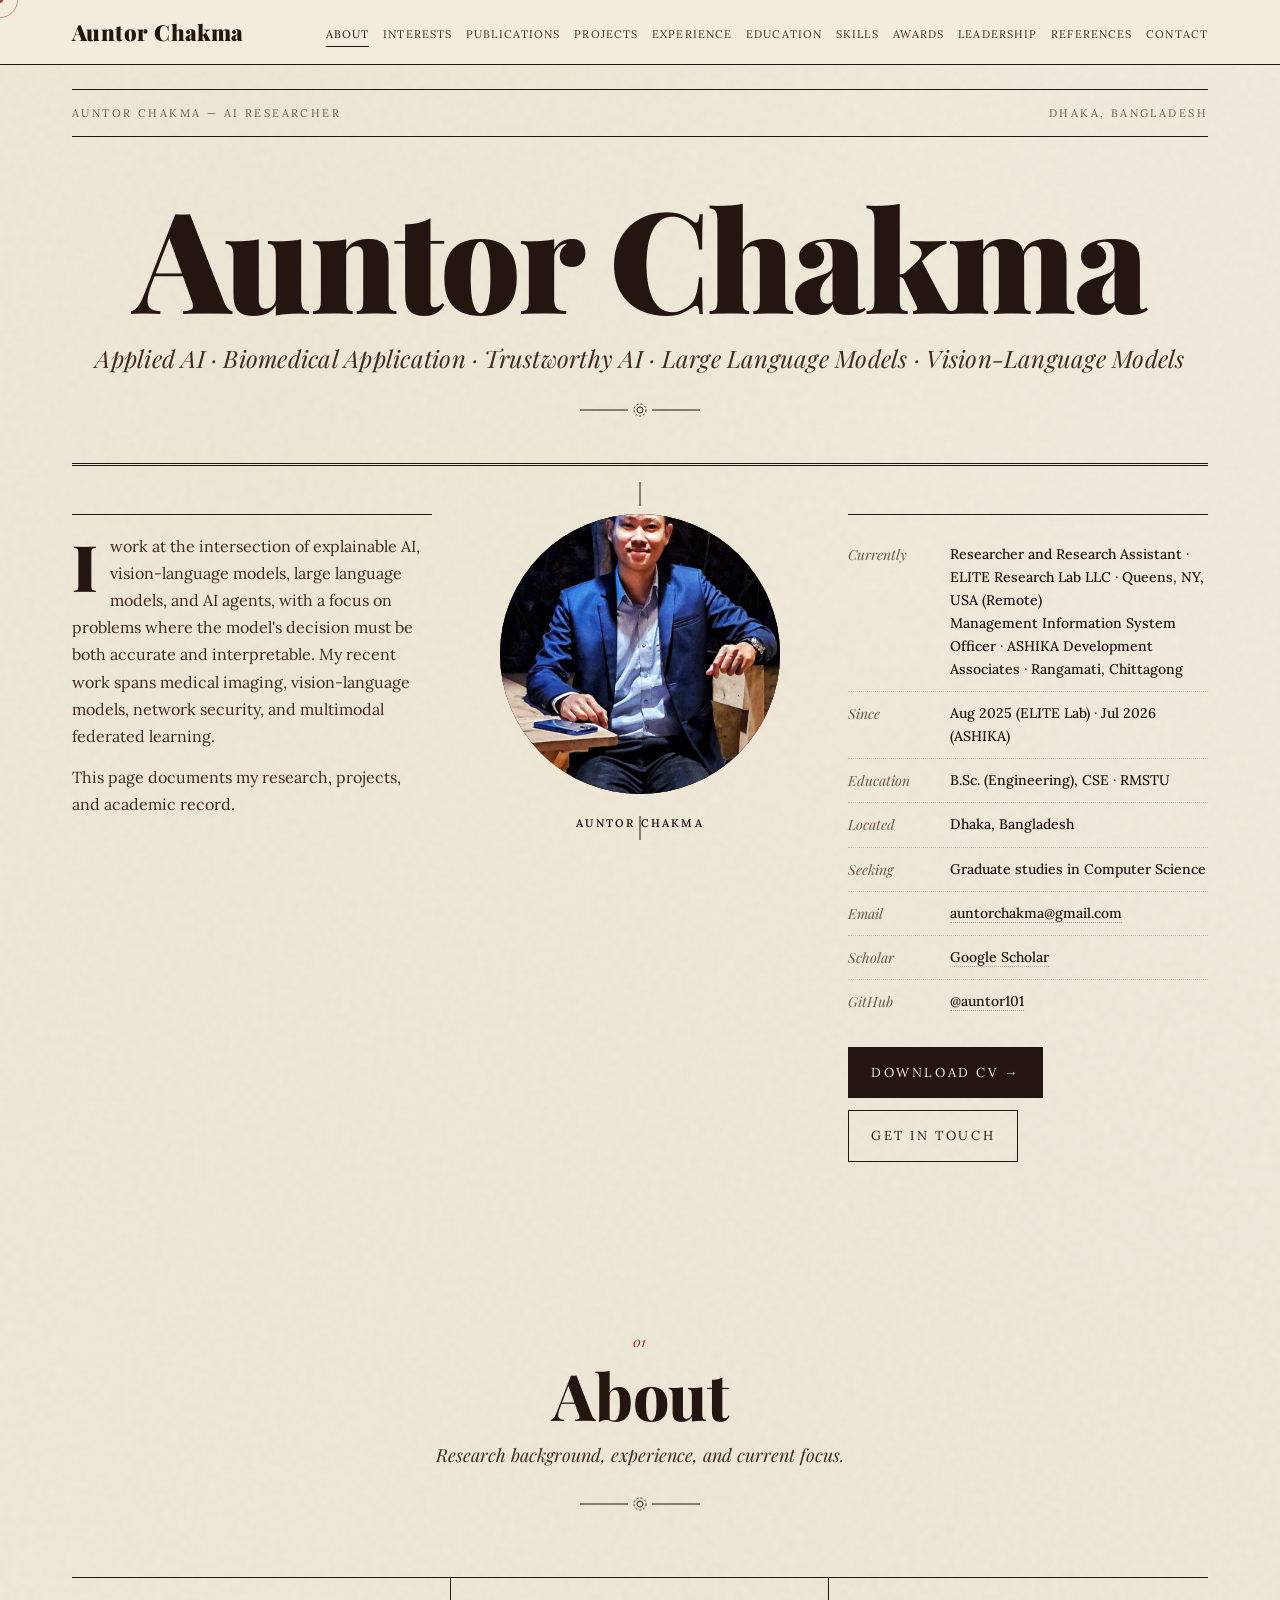
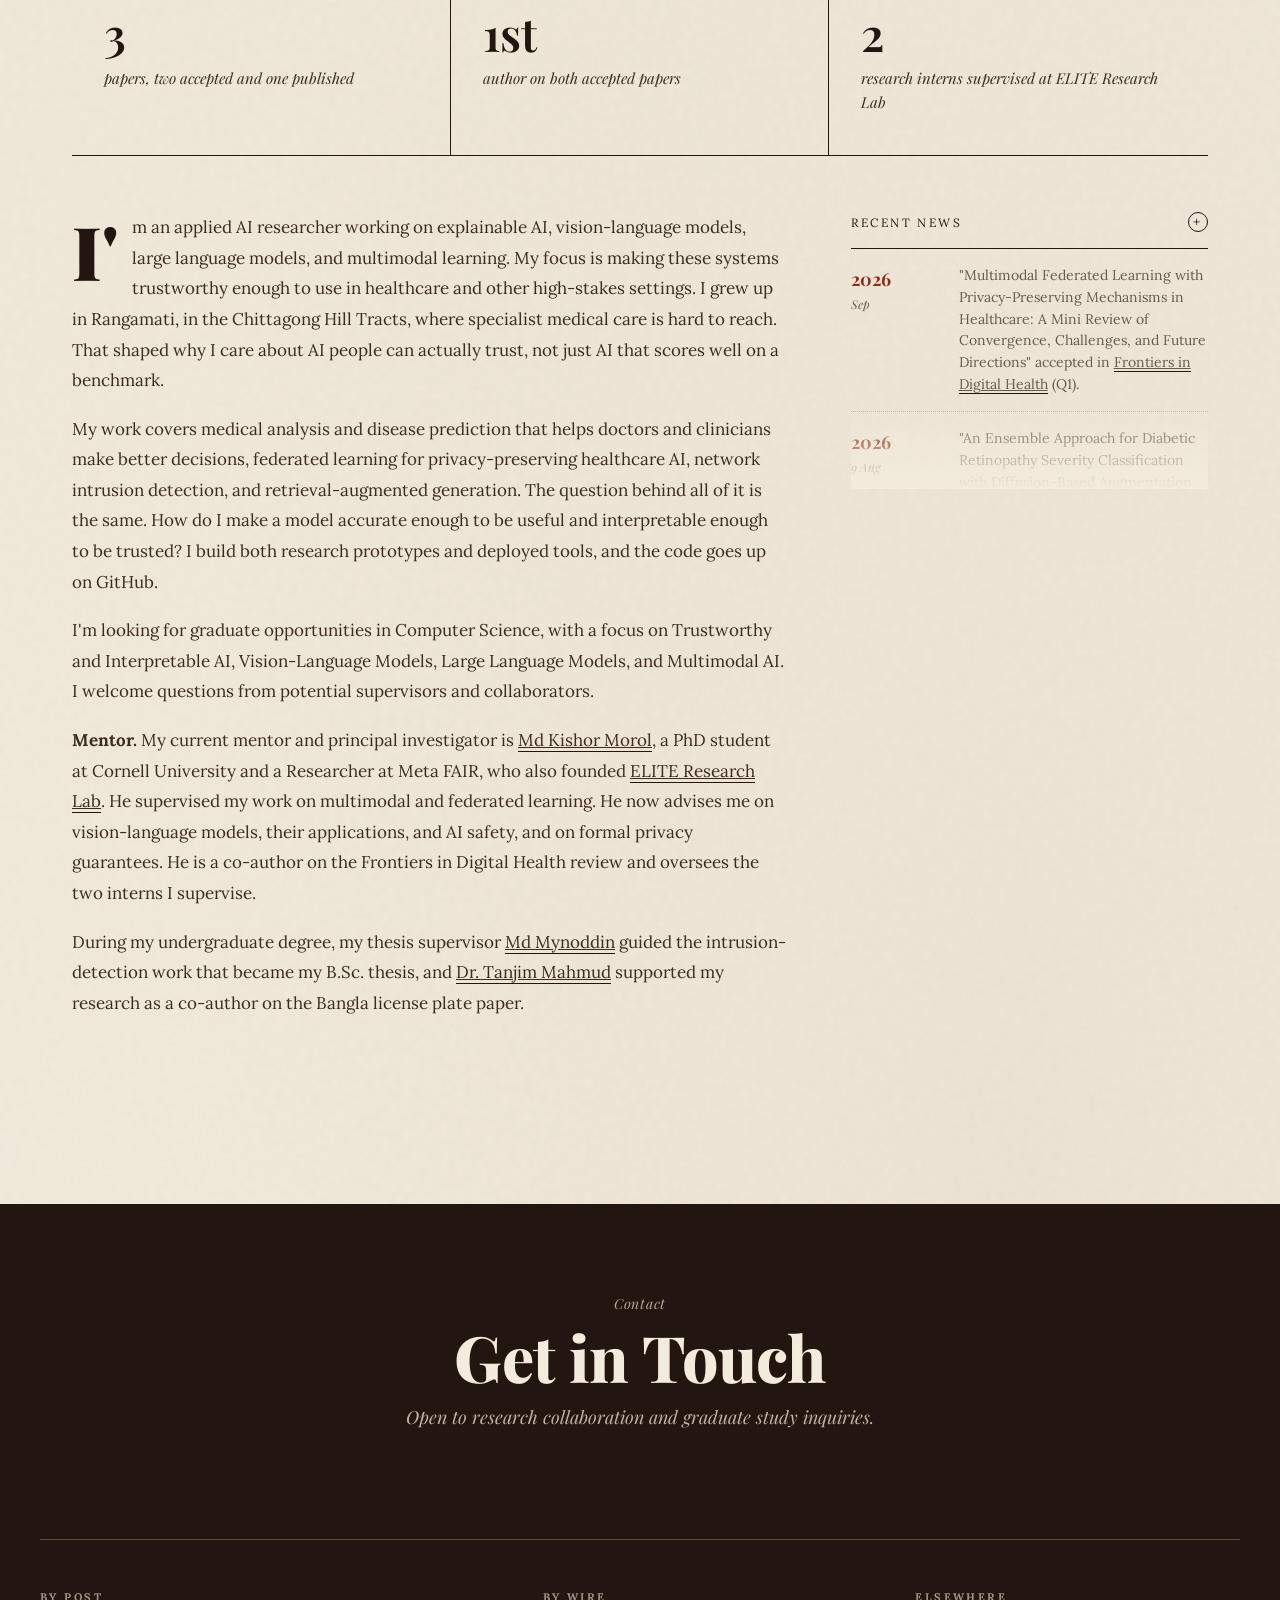
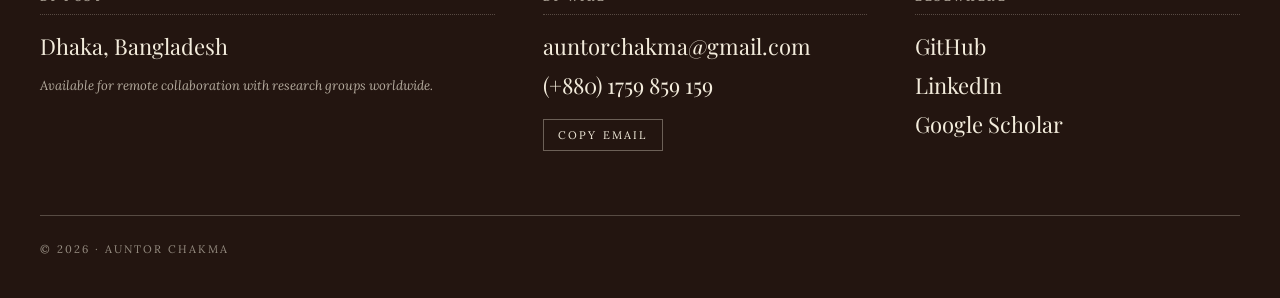
==== index.html @ e320d7ef "Split site into separate files: multi-page HTML + shared CSS/JS - index, research, projects, experie" ====
<!DOCTYPE html>
<html lang="en"><head>
<meta charset="UTF-8">
<meta name="viewport" content="width=device-width, initial-scale=1.0">
<title>Applied AI · Biomedical Application · Trustworthy AI · Large Language Models · Vision-Language Models</title>
<link rel="preconnect" href="https://fonts.googleapis.com">
<link rel="preconnect" href="https://fonts.gstatic.com" crossorigin="">
<link rel="stylesheet" href="https://fonts.googleapis.com/css2?family=Lora:ital,wght@0,400;0,500;0,600;0,700;1,400;1,500;1,600&family=Playfair+Display:ital,wght@0,400;0,500;0,600;0,700;0,800;0,900;1,400;1,700&display=swap">
<link rel="stylesheet" href="assets/css/main.css">
</head>
<body>

<!-- Cursor -->
<div class="cursor-ring" id="cursorRing"></div>
<div class="cursor-dot" id="cursorDot"></div>

<!-- Progress -->
<div class="progress" id="progress"></div>

<nav class="masthead" aria-label="Primary">
  <div class="masthead-inner">
    <a href="index.html" class="brand">Auntor Chakma</a>
    <button class="nav-toggle" id="navToggle" aria-label="Toggle menu" data-hover=""><span></span><span></span><span></span></button>
    <ul class="nav-links" id="navLinks">
      <li><a href="index.html" data-nav="">About</a></li>
      <li><a href="research.html#interests" data-nav="">Interests</a></li>
      <li><a href="research.html#publications" data-nav="">Publications</a></li>
      <li><a href="projects.html" data-nav="">Projects</a></li>
      <li><a href="experience.html#experience" data-nav="">Experience</a></li>
      <li><a href="education.html#education" data-nav="">Education</a></li>
      <li><a href="education.html#skills" data-nav="">Skills</a></li>
      <li><a href="education.html#awards" data-nav="">Awards</a></li>
      <li><a href="experience.html#service" data-nav="">Leadership</a></li>
      <li><a href="references.html" data-nav="">References</a></li>
      <li><a href="#contact" data-nav="">Contact</a></li>
    </ul>
  </div>
</nav>

<header id="top" class="hero">
  <div class="dateline">
    <span>Auntor Chakma — AI Researcher</span>
    <span>Dhaka, Bangladesh</span>
  </div>

  <div class="nameplate">
    <h1>Auntor Chakma</h1>
    <div class="subhead">Applied AI · Biomedical Application · Trustworthy AI · Large Language Models · Vision-Language Models</div>
    <svg class="ornament" viewBox="0 0 120 18" fill="none" stroke="currentColor" stroke-width="1">
      <line x1="0" y1="9" x2="48" y2="9"></line>
      <circle cx="60" cy="9" r="3"></circle>
      <circle cx="60" cy="9" r="6" stroke-dasharray="2 2"></circle>
      <line x1="72" y1="9" x2="120" y2="9"></line>
    </svg>
  </div>

  <div class="hero-grid">
    <div class="lede">
      <p>I work at the intersection of explainable AI, vision-language models, large language models, and AI agents, with a focus on problems where the model's decision must be both accurate and interpretable. My recent work spans medical imaging, vision-language models, network security, and multimodal federated learning.</p>
      <p>This page documents my research, projects, and academic record.</p>
    </div>

    <div class="portrait" data-hover="">
      <div class="portrait-frame">
        <img src="assets/uploads/Auntor.PNG.jpeg" alt="Auntor Chakma">>
      </div>
      <div class="portrait-cap">
        <strong>Auntor Chakma</strong>
      </div>
    </div>

    <div class="details">
      <dl>
        <div class="detail-row"><dt>Currently</dt><dd>Researcher and Research Assistant · ELITE Research Lab LLC · Queens, NY, USA (Remote)<br>Management Information System Officer · ASHIKA Development Associates · Rangamati, Chittagong</dd></div>
        <div class="detail-row"><dt>Since</dt><dd>Aug 2025 (ELITE Lab) · Jul 2026 (ASHIKA)</dd></div>
        <div class="detail-row"><dt>Education</dt><dd>B.Sc. (Engineering), CSE · RMSTU</dd></div>
        <div class="detail-row"><dt>Located</dt><dd>Dhaka, Bangladesh</dd></div>
        <div class="detail-row"><dt>Seeking</dt><dd>Graduate studies in Computer Science</dd></div>
        <div class="detail-row"><dt>Email</dt><dd><a href="mailto:auntorchakma@gmail.com">auntorchakma@gmail.com</a></dd></div>
        <div class="detail-row"><dt>Scholar</dt><dd><a href="https://scholar.google.com/citations?user=zhwU8sUAAAAJ&amp;hl=en" target="_blank" rel="noopener">Google Scholar</a></dd></div>
        <div class="detail-row"><dt>GitHub</dt><dd><a href="https://github.com/auntor101" target="_blank" rel="noopener">@auntor101</a></dd></div>
      </dl>
      <div class="hero-cta">
        <a class="btn solid" href="https://auntor101.github.io/assets/uploads/Auntor_Chakma.pdf" target="_blank" rel="noopener" data-hover=""><span>Download CV →</span></a>
        <a class="btn" href="#contact" data-hover=""><span>Get in Touch</span></a>
      </div>
    </div>
  </div>
</header>

<section id="about" class="chapter">
  <div class="chapter-header reveal">
    <div class="chapter-no">01</div>
    <h2 class="chapter-title">About</h2>
    <div class="chapter-sub">Research background, experience, and current focus.</div>
    <svg class="ornament" viewBox="0 0 120 18" fill="none" stroke="currentColor" stroke-width="1">
      <line x1="0" y1="9" x2="48" y2="9"></line><circle cx="60" cy="9" r="3"></circle><circle cx="60" cy="9" r="6" stroke-dasharray="2 2"></circle><line x1="72" y1="9" x2="120" y2="9"></line>
    </svg>
  </div>

  <div class="refs-grid" style="margin-bottom:56px">
      <div class="ref-card reveal"><h4 style="font-size:46px;line-height:1;margin-bottom:10px">3</h4><div class="ttl">papers, two accepted and one published</div></div>
      <div class="ref-card reveal reveal-delay-1"><h4 style="font-size:46px;line-height:1;margin-bottom:10px">1st</h4><div class="ttl">author on both accepted papers</div></div>
      <div class="ref-card reveal reveal-delay-2"><h4 style="font-size:46px;line-height:1;margin-bottom:10px">2</h4><div class="ttl">research interns supervised at ELITE Research Lab</div></div>
  </div>

  <div class="about-grid">
    <div class="bio-prose reveal">
      <p>I'm an applied AI researcher working on explainable AI, vision-language models, large language models, and multimodal learning. My focus is making these systems trustworthy enough to use in healthcare and other high-stakes settings. I grew up in Rangamati, in the Chittagong Hill Tracts, where specialist medical care is hard to reach. That shaped why I care about AI people can actually trust, not just AI that scores well on a benchmark.</p>

      <p>My work covers medical analysis and disease prediction that helps doctors and clinicians make better decisions, federated learning for privacy-preserving healthcare AI, network intrusion detection, and retrieval-augmented generation. The question behind all of it is the same. How do I make a model accurate enough to be useful and interpretable enough to be trusted? I build both research prototypes and deployed tools, and the code goes up on GitHub.</p>

      <p>I'm looking for graduate opportunities in Computer Science, with a focus on Trustworthy and Interpretable AI, Vision-Language Models, Large Language Models, and Multimodal AI. I welcome questions from potential supervisors and collaborators.</p>

      <p><strong>Mentor.</strong> My current mentor and principal investigator is <a href="https://kishormorol.github.io/" target="_blank" rel="noopener" style="color:inherit;border-bottom:1px solid var(--rule);">Md Kishor Morol</a>, a PhD student at Cornell University and a Researcher at Meta FAIR, who also founded <a href="https://elitelab.ai/" target="_blank" rel="noopener" style="color:inherit;border-bottom:1px solid var(--rule);">ELITE Research Lab</a>. He supervised my work on multimodal and federated learning. He now advises me on vision-language models, their applications, and AI safety, and on formal privacy guarantees. He is a co-author on the Frontiers in Digital Health review and oversees the two interns I supervise.</p>

      <p>During my undergraduate degree, my thesis supervisor <a href="https://rmstu.ac.bd/profile?info=13" target="_blank" rel="noopener" style="color:inherit;border-bottom:1px solid var(--rule);">Md Mynoddin</a> guided the intrusion-detection work that became my B.Sc. thesis, and <a href="https://rmstu.ac.bd/profile?info=4" target="_blank" rel="noopener" style="color:inherit;border-bottom:1px solid var(--rule);">Dr. Tanjim Mahmud</a> supported my research as a co-author on the Bangla license plate paper.</p>
    </div>

    <aside class="reveal reveal-delay-1">
      <button class="timeline-toggle" id="tlToggle" data-hover="">
        <span>Recent News</span>
        <span class="plus" aria-hidden="true">+</span>
      </button>
      <div class="timeline" id="timeline">
        <div class="timeline-item"><div class="yr">2026<small>Sep</small></div><div><p>&quot;Multimodal Federated Learning with Privacy-Preserving Mechanisms in Healthcare: A Mini Review of Convergence, Challenges, and Future Directions&quot; accepted in <a href="https://www.frontiersin.org/journals/digital-health" target="_blank" rel="noopener" style="color:inherit;border-bottom:1px solid var(--rule);">Frontiers in Digital Health</a> (Q1).</p></div></div>
        <div class="timeline-item"><div class="yr">2026<small>9 Aug</small></div><div><p>&quot;An Ensemble Approach for Diabetic Retinopathy Severity Classification with Diffusion-Based Augmentation and Explainability&quot; accepted in <a href="https://hightechjournal.org/" target="_blank" rel="noopener" style="color:inherit;border-bottom:1px solid var(--rule);">HighTech and Innovation Journal</a> (Q1, Scopus-indexed).</p></div></div>
        <div class="timeline-item"><div class="yr">2026<small>Aug</small></div><div><p>Started supervising two research interns on biomedical signal processing at <a href="https://elitelab.ai/" target="_blank" rel="noopener" style="color:inherit;border-bottom:1px solid var(--rule);">ELITE Research Lab</a>.</p></div></div>
        <div class="timeline-item"><div class="yr">2026<small>Jul</small></div><div><p>Joined <a href="https://ashikacht.org/" target="_blank" rel="noopener" style="color:inherit;border-bottom:1px solid var(--rule);">ASHIKA Development Associates</a> as MIS Officer on the WFP-funded Mother and Child Benefit Programme in Rangamati.</p></div></div>
        <div class="timeline-item"><div class="yr">2026<small>Apr</small></div><div><p>Promoted to Researcher &amp; Research Assistant at <a href="https://elitelab.ai/" target="_blank" rel="noopener" style="color:inherit;border-bottom:1px solid var(--rule);">ELITE Research Lab</a>.</p></div></div>
        <div class="timeline-item"><div class="yr">2026<small>10 Jan</small></div><div><p>&quot;A Deep Learning-Based Framework for Bangla Vehicle License Plate Detection and Recognition&quot; published in <a href="https://link.springer.com/book/10.1007/978-3-032-11355-9" target="_blank" rel="noopener" style="color:inherit;border-bottom:1px solid var(--rule);">Springer CCIS</a>, vol. 2683.</p></div></div>
        <div class="timeline-item"><div class="yr">2026<small>Jan</small></div><div><p>Joined <a href="https://elitelab.ai/" target="_blank" rel="noopener" style="color:inherit;border-bottom:1px solid var(--rule);">ELITE Research Lab</a> as AI Research Intern.</p></div></div>
        <div class="timeline-item"><div class="yr">2025<small>Jun</small></div><div><p>Left my research assistant role at Rangamati Science and Technology University.</p></div></div>
        <div class="timeline-item"><div class="yr">2024<small>Dec</small></div><div><p>Joined Rangamati Science and Technology University as a Research Assistant, building a real-time network traffic dataset from Bangladesh telecommunications for malicious-traffic detection.</p></div></div>
      </div>
    </aside>
  </div>
</section>

<footer id="contact" class="colophon">
  <div class="colophon-inner">
    <div class="chapter-header reveal">
      <div class="chapter-no" style="color:var(--paper);opacity:.7">Contact</div>
      <h2 class="chapter-title">Get in Touch</h2>
      <div class="chapter-sub" style="color:rgba(243,236,220,.75)">Open to research collaboration and graduate study inquiries.</div>
      <svg class="ornament" viewBox="0 0 120 18" fill="none" stroke="#f3ecdc" stroke-width="1">
        <line x1="0" y1="9" x2="48" y2="9"></line><circle cx="60" cy="9" r="3"></circle><circle cx="60" cy="9" r="6" stroke-dasharray="2 2"></circle><line x1="72" y1="9" x2="120" y2="9"></line>
      </svg>
    </div>

    <div class="colophon-grid">
      <div class="colophon-col reveal">
        <h5>By Post</h5>
        <p>Dhaka, Bangladesh</p>
        <small>Available for remote collaboration with research groups worldwide.</small>
      </div>
      <div class="colophon-col reveal reveal-delay-1">
        <h5>By Wire</h5>
        <a href="mailto:auntorchakma@gmail.com" data-hover="">auntorchakma@gmail.com</a>
        <a href="tel:+8801759859159" data-hover="">(+880) 1759 859 159</a>
        <button class="copy-btn" id="copyEmail" data-hover="">Copy email</button>
      </div>
      <div class="colophon-col reveal reveal-delay-2">
        <h5>Elsewhere</h5>
        <a href="https://github.com/auntor101" target="_blank" rel="noopener" data-hover="">GitHub</a>
        <a href="https://linkedin.com/in/auntor101" target="_blank" rel="noopener" data-hover="">LinkedIn</a>
        <a href="https://scholar.google.com/citations?user=zhwU8sUAAAAJ&amp;hl=en" target="_blank" rel="noopener" data-hover="">Google Scholar</a>
      </div>
    </div>

    <div class="colophon-foot">
      <span>© 2026 · Auntor Chakma</span>
    </div>
  </div>
</footer>

<script src="assets/js/main.js"></script>
</body></html>
---- assets/css/main.css ----
:root{
    --paper:#f3ecdc;
    --paper-deep:#ebe2cd;
    --paper-shade:#e3d8bd;
    --ink:#231510;
    --ink-soft:#3d2b1e;
    --ink-mute:#6a5a4a;
    --accent:#8a2e1f;
    --gold:#a07f2c;
    --rule:#231510;
    --shadow: 0 2px 8px rgba(35,21,16,.06), 0 12px 32px rgba(35,21,16,.08);
  }
  *{box-sizing:border-box;margin:0;padding:0;}
  html{scroll-behavior:smooth;}
  body{
    font-family:'Lora', Georgia, serif;
    background:var(--paper);
    color:var(--ink);
    line-height:1.65;
    font-size:17px;
    overflow-x:hidden;
    cursor:none;
    background-image:
      radial-gradient(ellipse at 20% 10%, rgba(160,127,44,.04), transparent 60%),
      radial-gradient(ellipse at 80% 80%, rgba(138,46,31,.04), transparent 60%),
      url("data:image/svg+xml,%3Csvg viewBox='0 0 200 200' xmlns='http://www.w3.org/2000/svg'%3E%3Cfilter id='n'%3E%3CfeTurbulence type='fractalNoise' baseFrequency='0.85' stitchTiles='stitch'/%3E%3CfeColorMatrix values='0 0 0 0 0.08 0 0 0 0 0.13 0 0 0 0 0.22 0 0 0 0.05 0'/%3E%3C/filter%3E%3Crect width='100%25' height='100%25' filter='url(%23n)'/%3E%3C/svg%3E");
  }
  ::selection{background:var(--ink);color:var(--paper);}

  /* ============ CURSOR ============ */
  .cursor-dot, .cursor-ring{
    position:fixed;top:0;left:0;pointer-events:none;z-index:9999;
    transform:translate(-50%,-50%);transition: opacity .3s;
  }
  .cursor-dot{
    width:6px;height:6px;border-radius:50%;background:var(--accent);
    opacity:.85;
  }
  .cursor-ring{
    width:36px;height:36px;border:1px solid rgba(138,46,31,.45);border-radius:50%;
    transition: transform .25s cubic-bezier(.2,.8,.2,1), width .25s, height .25s, background-color .25s, border-color .25s, opacity .3s;
  }
  .cursor-ring.hover{
    width:64px;height:64px;background:rgba(138,46,31,.10);border-color:rgba(138,46,31,.7);
  }
  @media (hover:none){ .cursor-dot, .cursor-ring{ display:none; } body{ cursor:auto; } }

  /* ============ READING PROGRESS ============ */
  .progress{
    position:fixed;top:0;left:0;height:3px;width:0;background:var(--ink);z-index:1000;
    transition:width .1s linear;
  }

  /* ============ NAV / MASTHEAD ============ */
  .masthead{
    position:sticky;top:0;z-index:100;
    background:rgba(243,236,220,.92);
    backdrop-filter:blur(8px);
    border-bottom:1px double var(--rule);
  }
  .masthead-inner{
    max-width:1200px;margin:0 auto;
    padding:14px 32px;
    display:flex;align-items:center;justify-content:space-between;
    gap:24px;
  }
  .brand{
    font-family:'Playfair Display', serif;
    font-weight:900;font-size:22px;letter-spacing:.02em;
    text-decoration:none;color:var(--ink);
    display:flex;align-items:baseline;gap:10px;
  }
  .brand small{
    font-family:'Lora', serif;font-weight:400;font-size:11px;
    text-transform:uppercase;letter-spacing:.2em;color:var(--ink-mute);
  }
  .nav-links{
    display:flex;list-style:none;gap:14px;
  }
  .nav-links a{
    font-family:'Lora', serif;font-size:11px;text-transform:uppercase;
    letter-spacing:.10em;color:var(--ink-soft);text-decoration:none;
    position:relative;padding:6px 0;transition:color .2s;white-space:nowrap;
  }
  .brand small{white-space:nowrap;}
  .brand{white-space:nowrap;}
  .nav-toggle{
    display:none;width:36px;height:28px;background:transparent;border:none;
    cursor:none;flex-direction:column;justify-content:center;gap:6px;padding:0;
  }
  .nav-toggle span{display:block;width:24px;height:1px;background:var(--ink);transition:transform .3s, opacity .3s;}
  .nav-toggle.open span:nth-child(1){transform:translateY(7px) rotate(45deg);}
  .nav-toggle.open span:nth-child(2){opacity:0;}
  .nav-toggle.open span:nth-child(3){transform:translateY(-7px) rotate(-45deg);}
  @media (max-width: 1120px){
    .nav-toggle{display:flex;}
    .nav-links{
      position:absolute;top:100%;right:0;left:0;
      background:var(--paper);
      flex-direction:column;gap:0;
      border-bottom:1px double var(--rule);
      max-height:0;overflow:hidden;
      transition:max-height .4s cubic-bezier(.2,.8,.2,1);
    }
    .nav-links.open{max-height:700px;}
    .nav-links li{border-top:1px solid rgba(35,21,16,.12);}
    .nav-links a{display:block;padding:16px 32px;font-size:13px;letter-spacing:.18em;}
    .masthead-inner{position:relative;}
  }
  .nav-links a::after{
    content:"";position:absolute;left:0;right:0;bottom:0;height:1px;
    background:var(--ink);transform:scaleX(0);transform-origin:right center;
    transition:transform .35s cubic-bezier(.2,.8,.2,1);
  }
  .nav-links a:hover{color:var(--ink);}
  .nav-links a:hover::after{transform:scaleX(1);transform-origin:left center;}
  .nav-links a.active{color:var(--ink);}
  .nav-links a.active::after{transform:scaleX(1);}

  /* ============ HERO / FRONT PAGE ============ */
  .hero{
    max-width:1200px;margin:0 auto;
    padding:24px 32px 80px;
    position:relative;
  }
  .dateline{
    display:flex;justify-content:space-between;align-items:center;
    font-family:'Lora', serif;font-size:11px;letter-spacing:.22em;
    text-transform:uppercase;color:var(--ink-mute);
    padding:14px 0;
    border-top:1px solid var(--rule);
    border-bottom:1px solid var(--rule);
  }
  .dateline .center{font-style:italic;letter-spacing:.05em;text-transform:none;font-size:13px;}

  .nameplate{
    text-align:center;padding:54px 0 36px;
    border-bottom:3px double var(--rule);
    position:relative;
  }
  .kicker{
    font-family:'Playfair Display', serif;font-style:italic;
    font-size:18px;color:var(--accent);margin-bottom:8px;
    letter-spacing:.02em;
  }
  .nameplate h1{
    font-family:'Playfair Display', serif;
    font-weight:900;
    font-size:clamp(64px, 11vw, 156px);
    line-height:.92;letter-spacing:-.02em;
    color:var(--ink);
  }
  .nameplate h1 .amp{
    font-style:italic;font-weight:500;color:var(--accent);
    margin:0 .08em;
  }
  .subhead{
    font-family:'Playfair Display', serif;
    font-size:clamp(18px, 2.2vw, 24px);font-style:italic;
    color:var(--ink-soft);margin-top:18px;
    letter-spacing:.01em;
  }
  .nameplate .ornament{
    margin:22px auto 0;width:120px;height:18px;
    color:var(--ink);
  }

  /* HERO GRID below nameplate */
  .hero-grid{
    display:grid;grid-template-columns: 1fr 320px 1fr;
    gap:48px;
    padding-top:48px;
    align-items:start;
  }
  @media (max-width: 980px){
    .hero-grid{grid-template-columns:1fr;gap:32px;}
  }

  .lede{
    border-top:1px solid var(--rule);padding-top:18px;
  }
  .lede .label{
    font-family:'Lora', serif;text-transform:uppercase;
    font-size:11px;letter-spacing:.22em;color:var(--ink-mute);
    margin-bottom:14px;
  }
  .lede p{font-size:16px;line-height:1.7;color:var(--ink-soft);}
  .lede p + p{margin-top:14px;}
  .lede p:first-of-type::first-letter{
    font-family:'Playfair Display', serif;
    font-weight:900;font-size:64px;line-height:.85;
    float:left;padding:6px 12px 0 0;color:var(--ink);
  }

  /* PORTRAIT */
  .portrait{
    position:relative;
    display:flex;flex-direction:column;align-items:center;
  }
  .portrait-frame{
    width:min(280px, 62vw);height:min(280px, 62vw);border-radius:50%;
    background:var(--paper-shade);
    box-shadow: inset 0 0 0 1px var(--rule), inset 0 0 0 8px var(--paper-shade), inset 0 0 0 9px var(--rule);
    position:relative;overflow:hidden;
  }
  .portrait-frame svg,.portrait-frame img{width:100%;height:100%;display:block;object-fit:cover;}
  .portrait-cap{
    margin-top:18px;text-align:center;
    font-family:'Playfair Display', serif;font-style:italic;
    font-size:14px;color:var(--ink-mute);
  }
  .portrait-cap strong{
    display:block;text-transform:uppercase;letter-spacing:.2em;
    font-family:'Lora', serif;font-weight:600;font-size:11px;
    font-style:normal;color:var(--ink);margin-top:2px;
  }
  .portrait::before, .portrait::after{
    content:"";position:absolute;left:50%;transform:translateX(-50%);
    width:1px;background:var(--rule);
  }
  .portrait::before{top:-32px;height:24px;}
  .portrait::after{bottom:-8px;height:24px;}

  /* DETAILS column */
  .details{
    border-top:1px solid var(--rule);padding-top:18px;
  }
  .details .label{
    font-family:'Lora', serif;text-transform:uppercase;
    font-size:11px;letter-spacing:.22em;color:var(--ink-mute);
    margin-bottom:14px;
  }
  .detail-row{
    display:grid;grid-template-columns:90px 1fr;gap:12px;
    padding:10px 0;border-bottom:1px dotted rgba(35,21,16,.2);
    font-size:14px;
  }
  .detail-row:last-child{border-bottom:none;}
  .detail-row dt{
    font-family:'Playfair Display', serif;font-style:italic;
    color:var(--ink-mute);
  }
  .detail-row dd{color:var(--ink);font-weight:500;}
  .detail-row a{color:var(--ink);text-decoration:none;border-bottom:1px dotted rgba(35,21,16,.3);transition:border-color .2s;}
  .detail-row a:hover{border-color:var(--accent);color:var(--accent);}

  .hero-cta{
    margin-top:24px;display:flex;flex-wrap:wrap;gap:12px;
  }
  .btn{
    font-family:'Lora', serif;font-size:13px;
    text-transform:uppercase;letter-spacing:.2em;
    padding:14px 22px;border:1px solid var(--ink);
    background:transparent;color:var(--ink);text-decoration:none;
    cursor:none;transition: all .3s cubic-bezier(.2,.8,.2,1);
    display:inline-flex;align-items:center;gap:10px;
    position:relative;overflow:hidden;
  }
  .btn::before{
    content:"";position:absolute;inset:0;
    background:var(--ink);transform:translateY(101%);
    transition:transform .35s cubic-bezier(.2,.8,.2,1);z-index:0;
  }
  .btn span{position:relative;z-index:1;}
  .btn:hover{color:var(--paper);}
  .btn:hover::before{transform:translateY(0);}
  .btn.solid{background:var(--ink);color:var(--paper);}
  .btn.solid::before{background:var(--paper);transform:translateY(101%);}
  .btn.solid:hover{color:var(--ink);}

  /* ============ SECTION COMMONS ============ */
  section.chapter{
    max-width:1200px;margin:0 auto;
    padding:88px 32px;
    position:relative;
  }
  .chapter-header{
    text-align:center;margin-bottom:56px;
    position:relative;
  }
  .chapter-no{
    font-family:'Playfair Display', serif;font-style:italic;
    font-size:14px;color:var(--accent);letter-spacing:.05em;
    margin-bottom:10px;
  }
  .chapter-title{
    font-family:'Playfair Display', serif;font-weight:800;
    font-size:clamp(40px, 6vw, 64px);
    letter-spacing:-.01em;line-height:1;
  }
  .chapter-sub{
    font-family:'Playfair Display', serif;font-style:italic;
    color:var(--ink-soft);font-size:18px;margin-top:14px;
  }
  .chapter-header .ornament{
    margin:24px auto 0;width:120px;height:18px;color:var(--ink);
  }
  .alt-bg{background:var(--paper-deep);}
  .alt-bg::before, .alt-bg::after{
    content:"";display:block;height:1px;background:var(--rule);
  }

  /* ============ ABOUT / BIO ============ */
  .about-grid{
    display:grid;grid-template-columns: 2fr 1fr;gap:64px;
    align-items:start;
  }
  @media (max-width: 880px){.about-grid{grid-template-columns:1fr;gap:32px;}}
  .bio-prose p{font-size:17px;line-height:1.8;margin-bottom:18px;color:var(--ink-soft);}
  .bio-prose p:first-child::first-letter{
    font-family:'Playfair Display', serif;font-weight:900;
    font-size:74px;line-height:.85;float:left;padding:8px 14px 0 0;color:var(--ink);
  }
  .pullquote{
    font-family:'Playfair Display', serif;font-style:italic;
    font-size:22px;line-height:1.4;color:var(--ink);
    padding:24px 0;border-top:1px solid var(--rule);border-bottom:1px solid var(--rule);
    margin:30px 0;
    position:relative;
  }
  .pullquote::before{
    content:"\201C";position:absolute;left:-32px;top:-8px;
    font-size:64px;color:var(--accent);font-family:'Playfair Display',serif;
  }
  .timeline-wrap{
    position:relative;
  }
  .timeline-toggle{
    display:flex;align-items:center;gap:10px;
    font-family:'Lora', serif;font-size:12px;letter-spacing:.2em;
    text-transform:uppercase;color:var(--ink);
    background:transparent;border:none;cursor:none;
    padding:0 0 16px 0;border-bottom:1px solid var(--rule);
    width:100%;justify-content:space-between;
  }
  .timeline-toggle .plus{
    width:20px;height:20px;display:inline-flex;align-items:center;justify-content:center;
    border:1px solid var(--ink);border-radius:50%;font-size:14px;
    transition:transform .3s;
  }
  .timeline-toggle.open .plus{transform:rotate(45deg);}
  .timeline{
    overflow:hidden;max-height:240px;transition:max-height .6s cubic-bezier(.2,.8,.2,1);
    position:relative;
  }
  .timeline.open{max-height:1600px;}
  .timeline::after{
    content:"";position:absolute;left:0;right:0;bottom:0;height:80px;
    background:linear-gradient(transparent, var(--paper));pointer-events:none;
    transition:opacity .3s;
  }
  .timeline.open::after{opacity:0;}
  .timeline-item{
    display:grid;grid-template-columns:90px 1fr;gap:18px;
    padding:16px 0;border-bottom:1px dotted rgba(35,21,16,.2);
    position:relative;
  }
  .timeline-item .yr{
    font-family:'Playfair Display', serif;font-weight:700;
    font-size:18px;color:var(--accent);
  }
  .timeline-item .yr small{display:block;font-style:italic;font-weight:400;font-size:12px;color:var(--ink-mute);}
  .timeline-item h4{
    font-family:'Playfair Display', serif;font-weight:600;font-size:17px;
    margin-bottom:4px;
  }
  .timeline-item p{font-size:14px;color:var(--ink-mute);line-height:1.55;}

  /* ============ INTERESTS ============ */
  .interests{
    display:grid;grid-template-columns:1fr 1fr;gap:40px;
  }
  @media (max-width: 760px){.interests{grid-template-columns:1fr;}}
  .interest-block h3{
    font-family:'Playfair Display', serif;font-style:italic;font-weight:500;
    font-size:22px;margin-bottom:18px;
    padding-bottom:10px;border-bottom:1px solid var(--rule);
    display:flex;align-items:baseline;gap:12px;
  }
  .interest-block h3 .sn{font-size:14px;color:var(--accent);font-style:normal;letter-spacing:.1em;}
  .tag-list{display:flex;flex-wrap:wrap;gap:10px;}
  .tag{
    font-family:'Lora', serif;font-size:13px;
    padding:8px 14px;border:1px solid var(--rule);
    color:var(--ink);background:transparent;
    transition: all .3s;
    letter-spacing:.04em;
  }
  .tag.primary{background:var(--accent);color:var(--paper);border-color:var(--accent);}
  .tag:hover{background:var(--accent);color:var(--paper);border-color:var(--accent);transform:translateY(-2px);}

  /* ============ PUBLICATIONS ============ */
  .pub-filters{
    display:flex;flex-wrap:wrap;gap:8px;justify-content:center;
    margin-bottom:48px;padding:18px 0;
    border-top:1px solid var(--rule);border-bottom:1px solid var(--rule);
  }
  .filter-btn{
    font-family:'Lora', serif;font-size:12px;letter-spacing:.18em;
    text-transform:uppercase;padding:8px 16px;
    background:transparent;border:1px solid transparent;
    color:var(--ink-soft);cursor:none;transition: all .25s;
  }
  .filter-btn:hover{color:var(--ink);}
  .filter-btn.active{
    border-color:var(--ink);color:var(--ink);background:var(--paper-shade);
  }
  .publications{display:flex;flex-direction:column;gap:0;}
  .pub-card{
    display:grid;grid-template-columns:140px 1fr auto;gap:32px;
    padding:32px 0;border-bottom:1px solid var(--rule);
    align-items:start;position:relative;
    transition: padding .35s, background .35s;
  }
  .pub-card:first-child{border-top:1px solid var(--rule);}
  .pub-card::before{
    content:"";position:absolute;left:-24px;right:-24px;top:0;bottom:0;
    background:var(--paper-shade);opacity:0;transition:opacity .35s;
    z-index:0;
  }
  .pub-card:hover{padding-left:24px;padding-right:24px;margin-left:-24px;margin-right:-24px;}
  .pub-card:hover::before{opacity:1;}
  .pub-card > *{position:relative;z-index:1;}
  .pub-year{
    font-family:'Playfair Display', serif;font-weight:800;
    font-size:42px;line-height:1;color:var(--ink);
  }
  .pub-year small{
    display:block;font-family:'Lora', serif;font-size:11px;font-weight:400;
    text-transform:uppercase;letter-spacing:.2em;color:var(--ink-mute);
    margin-top:6px;
  }
  .pub-meta{display:flex;align-items:center;gap:10px;margin-bottom:10px;flex-wrap:wrap;}
  .pub-badge{
    font-family:'Lora', serif;font-size:10px;letter-spacing:.22em;
    text-transform:uppercase;padding:4px 10px;border:1px solid var(--rule);
  }
  .pub-badge.published{background:var(--ink);color:var(--paper);border-color:var(--ink);}
  .pub-badge.accepted{background:var(--accent);color:var(--paper);border-color:var(--accent);}
  .pub-badge.review{color:var(--accent);border-color:var(--accent);}
  .pub-badge.thesis{color:var(--gold);border-color:var(--gold);}
  .pub-badge.ongoing{color:var(--gold);border-color:var(--gold);}
  .pub-type{
    font-family:'Playfair Display',serif;font-style:italic;
    font-size:13px;color:var(--ink-mute);
  }
  .pub-card h3{
    font-family:'Playfair Display', serif;font-weight:600;
    font-size:22px;line-height:1.3;margin-bottom:10px;
    color:var(--ink);
    transition: color .3s;
  }
  .pub-card:hover h3{color:var(--accent);}
  .pub-authors{font-size:14px;color:var(--ink-soft);margin-bottom:6px;line-height:1.55;}
  .pub-authors strong{color:var(--ink);}
  .pub-venue{
    font-family:'Playfair Display',serif;font-style:italic;
    font-size:14px;color:var(--ink-mute);
  }
  .pub-link{
    font-family:'Lora', serif;font-size:12px;letter-spacing:.18em;
    text-transform:uppercase;color:var(--ink);text-decoration:none;
    display:inline-flex;align-items:center;gap:8px;white-space:nowrap;
    border-bottom:1px solid transparent;padding-bottom:2px;
    transition: border-color .3s, color .3s;
  }
  .pub-link:hover{border-color:var(--accent);color:var(--accent);}
  .pub-link .arrow{transition: transform .3s;}
  .pub-link:hover .arrow{transform:translateX(4px);}
  @media (max-width: 720px){
    .pub-card{grid-template-columns:1fr;gap:12px;}
    .pub-year{font-size:28px;}
  }

  /* ============ PROJECTS ============ */
  .projects-grid{
    display:grid;grid-template-columns:repeat(auto-fill, minmax(min(320px, 100%), 1fr));
    gap:0;border-top:1px solid var(--rule);
  }
  .project{
    padding:32px;border-right:1px solid var(--rule);border-bottom:1px solid var(--rule);
    position:relative;cursor:none;transition: background .35s;
    overflow:hidden;
    display:block;text-decoration:none;color:inherit;
  }
  .project:visited{color:inherit;}
  .project::before{
    content:"";position:absolute;top:0;left:0;right:0;height:0;
    background:rgba(160,127,44,.12);transition: height .4s cubic-bezier(.2,.8,.2,1);
  }
  .project:hover{background:var(--paper-deep);}
  .project:hover::before{height:100%;}
  .project > *{position:relative;z-index:1;transition: color .35s;}
  .project:hover .p-num{color:var(--gold);}
  .project:hover h3{color:var(--ink);}
  .project:hover p{color:var(--ink-soft);}
  .project:hover .p-stack span{color:var(--ink-mute);border-color:rgba(35,21,16,.25);}
  .p-num{
    font-family:'Playfair Display', serif;font-style:italic;
    font-size:14px;color:var(--accent);margin-bottom:14px;
  }
  .project h3{
    font-family:'Playfair Display', serif;font-weight:600;
    font-size:22px;line-height:1.25;margin-bottom:12px;color:var(--ink);
  }
  .project p{font-size:14px;line-height:1.65;color:var(--ink-soft);margin-bottom:20px;}
  .p-stack{display:flex;flex-wrap:wrap;gap:6px;margin-bottom:20px;}
  .p-stack span{
    font-family:'Lora', serif;font-size:11px;letter-spacing:.1em;
    padding:4px 10px;border:1px solid rgba(35,21,16,.2);color:var(--ink-mute);
    text-transform:uppercase;
  }
  .p-link{
    font-family:'Lora', serif;font-size:12px;letter-spacing:.2em;
    text-transform:uppercase;color:var(--ink-mute);text-decoration:none;
    display:inline-flex;align-items:center;gap:8px;
  }
  .p-link .arrow{transition:transform .3s;}
  .project:hover .p-link{color:var(--accent);}
  .project:hover .p-link .arrow{transform:translateX(4px);}

  /* ============ EXPERIENCE ============ */
  .experience{
    position:relative;
  }
  .exp-item{
    display:grid;grid-template-columns:200px 1fr;gap:48px;
    padding:36px 0;border-bottom:1px solid var(--rule);
    align-items:start;
  }
  .exp-item:first-child{border-top:1px solid var(--rule);}
  .exp-date{
    font-family:'Playfair Display', serif;font-style:italic;
    color:var(--ink-mute);font-size:15px;line-height:1.4;
    padding-top:6px;
  }
  .exp-content h3{
    font-family:'Playfair Display', serif;font-weight:600;font-size:24px;
    margin-bottom:6px;
  }
  .exp-org{
    font-family:'Playfair Display', serif;font-style:italic;
    color:var(--accent);font-size:17px;margin-bottom:14px;
  }
  .exp-content ul{list-style:none;padding-left:0;}
  .exp-content li{
    position:relative;padding-left:22px;margin-bottom:8px;
    font-size:15px;color:var(--ink-soft);
  }
  .exp-content li::before{
    content:"\2014";position:absolute;left:0;color:var(--accent);
  }
  .exp-stack{display:flex;flex-wrap:wrap;gap:8px;margin-top:14px;}
  .exp-stack span{
    font-family:'Lora', serif;font-size:11px;letter-spacing:.12em;
    padding:3px 8px;border:1px solid var(--rule);text-transform:uppercase;
  }
  @media (max-width:760px){
    .exp-item{grid-template-columns:1fr;gap:14px;}
  }

  /* ============ AWARDS ============ */
  .awards-grid{
    display:grid;grid-template-columns:repeat(auto-fill, minmax(min(280px, 100%), 1fr));
    gap:0;border-top:1px solid var(--rule);
  }
  .award{
    padding:28px;border-right:1px solid var(--rule);border-bottom:1px solid var(--rule);
    transition: background .3s;position:relative;
  }
  .award:hover{background:var(--paper-shade);}
  .award .ord{
    font-family:'Playfair Display', serif;font-style:italic;
    font-size:13px;color:var(--accent);margin-bottom:8px;
  }
  .award h4{
    font-family:'Playfair Display', serif;font-weight:600;font-size:18px;
    line-height:1.3;margin-bottom:8px;
  }
  .award p{font-size:13px;color:var(--ink-soft);margin-bottom:10px;}
  .award .year{
    font-family:'Lora', serif;font-size:11px;letter-spacing:.2em;
    text-transform:uppercase;color:var(--ink-mute);
    padding-top:8px;border-top:1px dotted rgba(35,21,16,.2);
  }

  /* ============ CONTACT / COLOPHON ============ */
  .colophon{
    background:var(--ink);color:var(--paper);
    padding:88px 32px 40px;
    margin-top:80px;
  }
  .colophon-inner{max-width:1200px;margin:0 auto;}
  .colophon .chapter-title, .colophon .chapter-no, .colophon .chapter-sub{color:var(--paper);}
  .colophon .chapter-no{color:var(--paper);opacity:.7;}
  .colophon-grid{
    display:grid;grid-template-columns:1.4fr 1fr 1fr;gap:48px;
    border-top:1px solid rgba(243,236,220,.25);
    padding-top:48px;margin-top:48px;
  }
  @media (max-width:780px){.colophon-grid{grid-template-columns:1fr;}}
  .colophon-col h5{
    font-family:'Lora', serif;font-size:11px;letter-spacing:.22em;
    text-transform:uppercase;color:rgba(243,236,220,.6);
    margin-bottom:16px;padding-bottom:8px;border-bottom:1px dotted rgba(243,236,220,.25);
  }
  .colophon-col p, .colophon-col a{
    color:var(--paper);font-family:'Playfair Display',serif;font-size:22px;
    text-decoration:none;line-height:1.4;display:block;margin-bottom:8px;
    transition: color .25s;
  }
  .colophon-col a:hover{color:var(--gold);}
  .colophon-col small{
    font-family:'Lora', serif;font-size:13px;color:rgba(243,236,220,.7);
    font-style:italic;
  }
  .copy-btn{
    font-family:'Lora', serif;font-size:11px;letter-spacing:.2em;
    text-transform:uppercase;padding:8px 14px;
    background:transparent;border:1px solid rgba(243,236,220,.35);
    color:var(--paper);margin-top:10px;cursor:none;transition: all .25s;
  }
  .copy-btn:hover{background:var(--paper);color:var(--ink);}
  .colophon-foot{
    margin-top:64px;padding-top:24px;border-top:1px solid rgba(243,236,220,.25);
    display:flex;justify-content:space-between;flex-wrap:wrap;gap:16px;
    font-family:'Lora', serif;font-size:11px;letter-spacing:.18em;
    text-transform:uppercase;color:rgba(243,236,220,.55);
  }

  /* ============ ANIMATIONS ============ */
  .reveal{opacity:0;transform:translateY(30px);transition: opacity .9s cubic-bezier(.2,.8,.2,1), transform .9s cubic-bezier(.2,.8,.2,1);}
  .reveal.in{opacity:1;transform:none;}
  .reveal-delay-1{transition-delay:.1s;}
  .reveal-delay-2{transition-delay:.2s;}
  .reveal-delay-3{transition-delay:.3s;}

  /* drop ornament svg color */
  .ornament path, .ornament line, .ornament circle{stroke:currentColor;}

  /* ============ EDUCATION ============ */
  .edu-list{display:flex;flex-direction:column;border-top:1px solid var(--rule);}
  .edu-item{
    display:grid;grid-template-columns:200px 1fr;gap:48px;
    padding:36px 0;border-bottom:1px solid var(--rule);align-items:start;
  }
  .edu-side{
    font-family:'Playfair Display',serif;font-style:italic;
    color:var(--ink-mute);font-size:15px;line-height:1.5;padding-top:6px;
  }
  .edu-side strong{
    display:block;font-family:'Lora',serif;font-weight:600;font-style:normal;
    font-size:11px;letter-spacing:.22em;color:var(--accent);text-transform:uppercase;
    margin-bottom:6px;
  }
  .edu-body h3{
    font-family:'Playfair Display',serif;font-weight:600;font-size:22px;margin-bottom:4px;
  }
  .edu-body .inst{
    font-family:'Playfair Display',serif;font-style:italic;color:var(--accent);
    font-size:17px;margin-bottom:8px;
  }
  .edu-body .meta{
    font-family:'Lora',serif;font-size:13px;letter-spacing:.04em;color:var(--ink-mute);
    margin-bottom:14px;
  }
  .edu-body .meta strong{
    color:var(--ink);font-weight:600;
    border:1px solid var(--rule);padding:3px 10px;margin-right:10px;
  }
  .edu-body .thesis{
    padding:16px 18px;background:var(--paper-shade);
    border-left:2px solid var(--accent);margin-top:14px;
  }
  .edu-body .thesis h5{
    font-family:'Lora',serif;font-size:11px;letter-spacing:.22em;
    text-transform:uppercase;color:var(--ink-mute);margin-bottom:6px;
  }
  .edu-body .thesis p{font-size:14px;line-height:1.6;color:var(--ink-soft);}

  /* semester grades */
  .sem-grades{margin:14px 0 0;}
  .sem-grades h5{
    font-family:'Lora',serif;font-size:10px;letter-spacing:.22em;
    text-transform:uppercase;color:var(--ink-mute);margin-bottom:10px;
  }
  .sem-row{display:flex;flex-wrap:wrap;gap:10px;}
  .sem{
    display:flex;flex-direction:column;align-items:center;gap:4px;
    padding:12px 20px;border:1px solid var(--rule);
    background:var(--paper);min-width:72px;
    transition: background .25s, border-color .25s;
  }
  .sem:hover{background:var(--accent);border-color:var(--accent);}
  .sem:hover .sem-no, .sem:hover .sem-gpa{color:var(--paper);}
  .sem-no{
    font-family:'Lora',serif;font-size:10px;letter-spacing:.18em;
    text-transform:uppercase;color:var(--ink-mute);
    transition:color .25s;
  }
  .sem-gpa{
    font-family:'Playfair Display',serif;font-weight:700;
    font-size:22px;color:var(--accent);line-height:1;
    transition:color .25s;
  }
  .edu-body .thesis .ttl{
    font-family:'Playfair Display',serif;font-weight:600;color:var(--ink);font-size:15px;
    margin-bottom:6px;display:block;font-style:italic;
  }
  .coursework{
    margin-top:16px;
  }
  .coursework h5{
    font-family:'Lora',serif;font-size:11px;letter-spacing:.22em;
    text-transform:uppercase;color:var(--ink-mute);margin-bottom:10px;
  }
  .coursework .row{display:flex;flex-wrap:wrap;gap:6px;}
  .coursework .row span{
    font-family:'Lora',serif;font-size:12px;letter-spacing:.04em;
    padding:5px 11px;border:1px solid var(--rule);color:var(--ink);
    transition: all .25s;
  }
  .coursework .row span:hover{background:var(--accent);color:var(--paper);border-color:var(--accent);}
  @media (max-width:760px){.edu-item{grid-template-columns:1fr;gap:12px;}}

  /* ============ SKILLS ============ */
  .skills-grid{
    display:grid;grid-template-columns:1fr 1fr;gap:0;
    border-top:1px solid var(--rule);
  }
  .skill-cat{
    padding:32px;border-right:1px solid var(--rule);border-bottom:1px solid var(--rule);
    position:relative;
  }
  .skill-cat:nth-child(2n){border-right:none;}
  @media (max-width:780px){
    .skills-grid{grid-template-columns:1fr;}
    .skill-cat{border-right:none;}
  }
  .skill-cat .sn{
    font-family:'Playfair Display',serif;font-style:italic;
    color:var(--accent);font-size:13px;margin-bottom:6px;display:block;
  }
  .skill-cat h4{
    font-family:'Playfair Display',serif;font-weight:600;font-size:20px;
    margin-bottom:16px;padding-bottom:10px;border-bottom:1px solid rgba(35,21,16,.18);
  }
  .skill-cat .row{display:flex;flex-wrap:wrap;gap:6px;}
  .skill-cat .row span{
    font-family:'Lora',serif;font-size:12px;letter-spacing:.04em;
    padding:5px 12px;border:1px solid var(--rule);color:var(--ink);
    transition: all .25s;
  }
  .skill-cat .row span:hover{background:var(--accent);color:var(--paper);border-color:var(--accent);}

  /* ============ REFERENCES ============ */
  .refs-grid{
    display:grid;grid-template-columns:repeat(auto-fit, minmax(min(300px, 100%), 1fr));gap:0;
    border-top:1px solid var(--rule);
  }
  .ref-card{
    padding:32px;border-right:1px solid var(--rule);border-bottom:1px solid var(--rule);
    position:relative;transition: background .35s;
  }
  .ref-card:hover{background:var(--paper-shade);}
  .ref-card:last-child{border-right:none;}
  @media (max-width:920px){.ref-card{border-right:none;}}
  .ref-card .ord{
    font-family:'Playfair Display',serif;font-style:italic;
    color:var(--accent);font-size:13px;margin-bottom:14px;
  }
  .ref-card h4{
    font-family:'Playfair Display',serif;font-weight:600;font-size:22px;
    line-height:1.25;margin-bottom:4px;
  }
  .ref-card .ttl{
    font-family:'Playfair Display',serif;font-style:italic;
    color:var(--ink-soft);font-size:15px;margin-bottom:8px;
  }
  .ref-card .org{
    font-size:14px;color:var(--ink-mute);margin-bottom:18px;line-height:1.5;
  }
  .ref-card .lines{
    padding-top:14px;border-top:1px dotted rgba(35,21,16,.2);
    display:flex;flex-direction:column;gap:6px;
  }
  .ref-card .lines a, .ref-card .lines span{
    font-family:'Lora',serif;font-size:13px;color:var(--ink);text-decoration:none;
  }
  .ref-card .lines a{border-bottom:1px dotted rgba(35,21,16,.35);align-self:flex-start;transition:border-color .25s, color .25s;}
  .ref-card .lines a:hover{border-color:var(--accent);color:var(--accent);}
  .ref-card .lines .lbl{
    font-family:'Lora',serif;text-transform:uppercase;font-size:10px;
    letter-spacing:.22em;color:var(--ink-mute);margin-right:6px;
  }

  /* small note next to publication count */
  .note{font-family:'Playfair Display',serif;font-style:italic;color:var(--ink-mute);font-size:14px;}
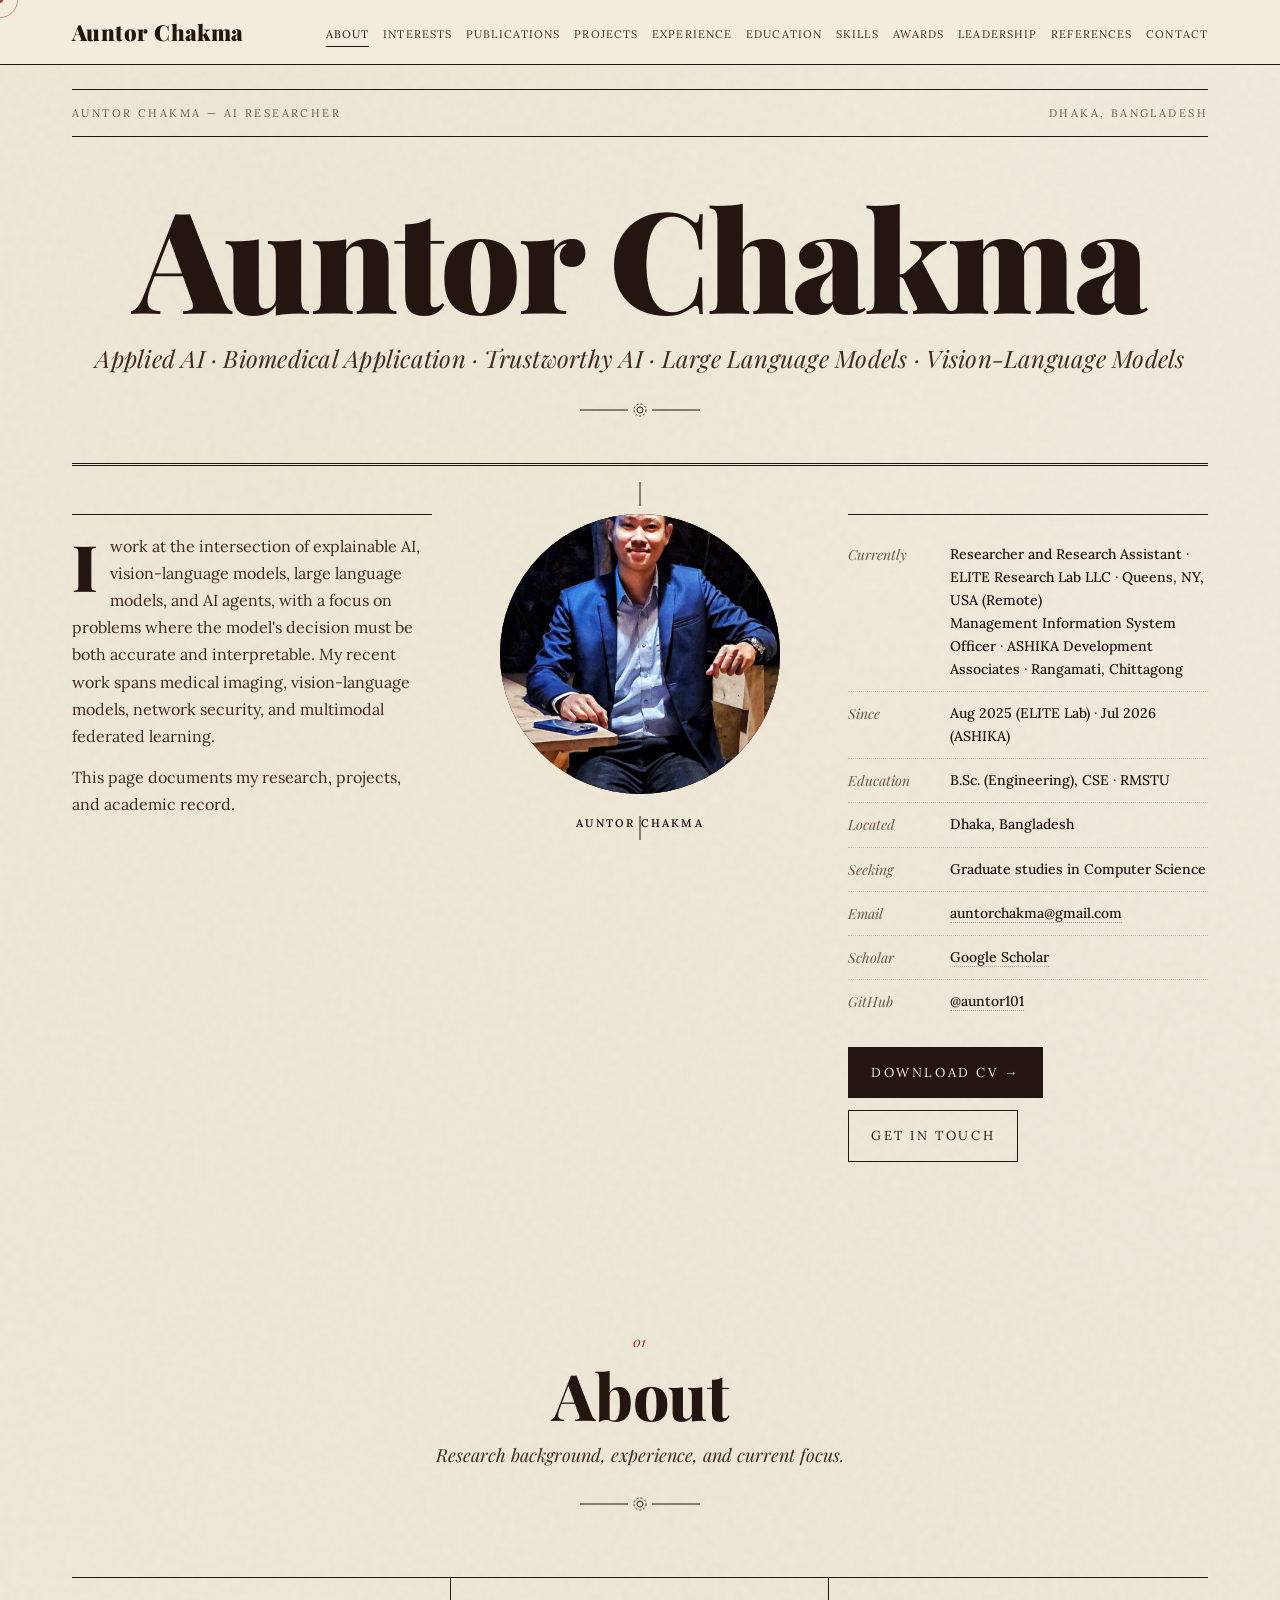
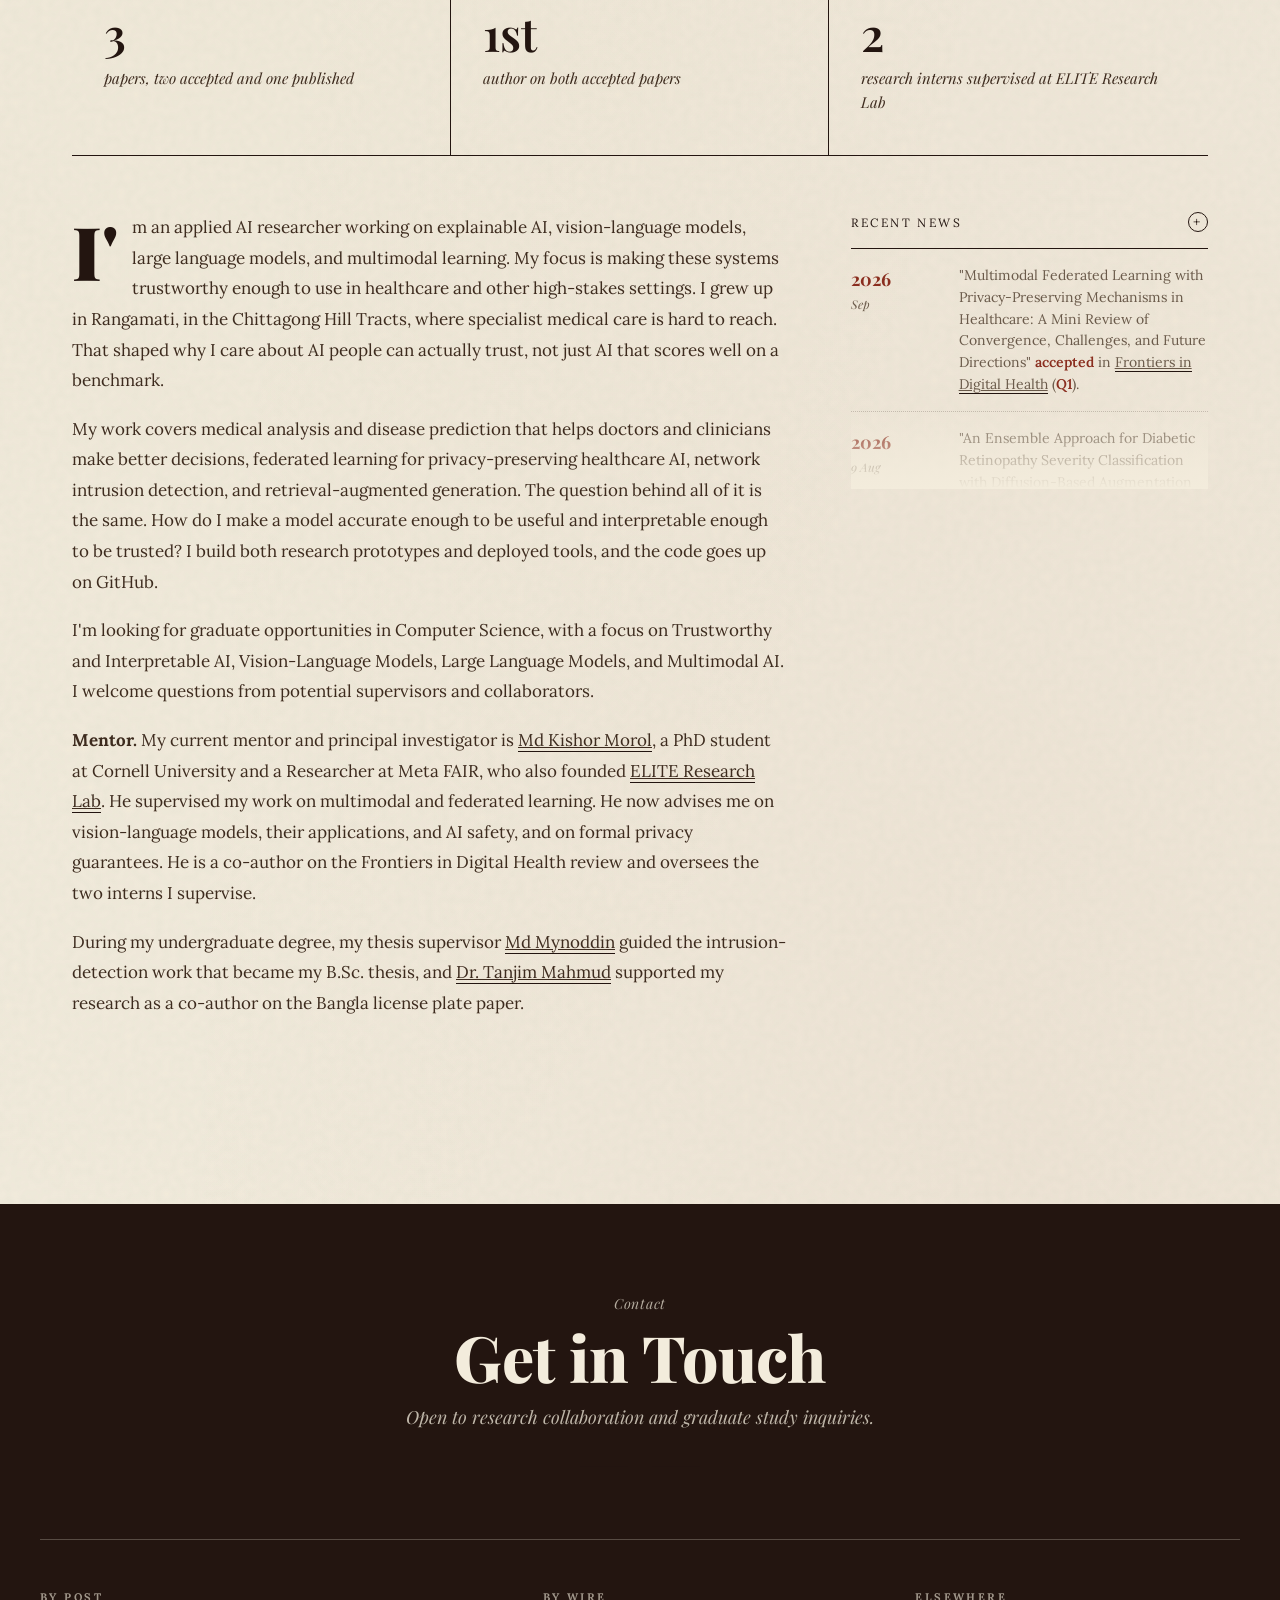
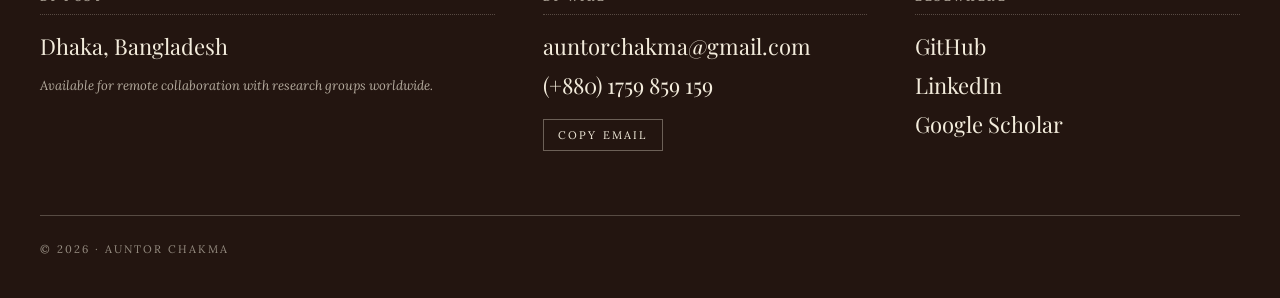
==== commit 3a436203: "Content update: references with links, winter relief correction, Celloscope bullets, experience bull" ====
--- a/index.html
+++ b/index.html
@@ -98,10 +98,10 @@
     </svg>
   </div>
 
-  <div class="refs-grid" style="margin-bottom:56px">
-      <div class="ref-card reveal"><h4 style="font-size:46px;line-height:1;margin-bottom:10px">3</h4><div class="ttl">papers, two accepted and one published</div></div>
-      <div class="ref-card reveal reveal-delay-1"><h4 style="font-size:46px;line-height:1;margin-bottom:10px">1st</h4><div class="ttl">author on both accepted papers</div></div>
-      <div class="ref-card reveal reveal-delay-2"><h4 style="font-size:46px;line-height:1;margin-bottom:10px">2</h4><div class="ttl">research interns supervised at ELITE Research Lab</div></div>
+  <div class="refs-grid stats">
+      <div class="ref-card reveal"><h4>3</h4><div class="ttl">papers, two accepted and one published</div></div>
+      <div class="ref-card reveal reveal-delay-1"><h4>1st</h4><div class="ttl">author on both accepted papers</div></div>
+      <div class="ref-card reveal reveal-delay-2"><h4>2</h4><div class="ttl">research interns supervised at ELITE Research Lab</div></div>
   </div>
 
   <div class="about-grid">
@@ -114,7 +114,7 @@
 
       <p><strong>Mentor.</strong> My current mentor and principal investigator is <a href="https://kishormorol.github.io/" target="_blank" rel="noopener" style="color:inherit;border-bottom:1px solid var(--rule);">Md Kishor Morol</a>, a PhD student at Cornell University and a Researcher at Meta FAIR, who also founded <a href="https://elitelab.ai/" target="_blank" rel="noopener" style="color:inherit;border-bottom:1px solid var(--rule);">ELITE Research Lab</a>. He supervised my work on multimodal and federated learning. He now advises me on vision-language models, their applications, and AI safety, and on formal privacy guarantees. He is a co-author on the Frontiers in Digital Health review and oversees the two interns I supervise.</p>
 
-      <p>During my undergraduate degree, my thesis supervisor <a href="https://rmstu.ac.bd/profile?info=13" target="_blank" rel="noopener" style="color:inherit;border-bottom:1px solid var(--rule);">Md Mynoddin</a> guided the intrusion-detection work that became my B.Sc. thesis, and <a href="https://rmstu.ac.bd/profile?info=4" target="_blank" rel="noopener" style="color:inherit;border-bottom:1px solid var(--rule);">Dr. Tanjim Mahmud</a> supported my research as a co-author on the Bangla license plate paper.</p>
+      <p>During my undergraduate degree, my thesis supervisor <a href="https://rmstu.ac.bd/profile/mynoddin" target="_blank" rel="noopener" style="color:inherit;border-bottom:1px solid var(--rule);">Md Mynoddin</a> guided the intrusion-detection work that became my B.Sc. thesis, and <a href="https://rmstu.ac.bd/profile/tanjim" target="_blank" rel="noopener" style="color:inherit;border-bottom:1px solid var(--rule);">Dr. Tanjim Mahmud</a> supported my research as a co-author on the Bangla license plate paper.</p>
     </div>
 
     <aside class="reveal reveal-delay-1">
@@ -123,13 +123,14 @@
         <span class="plus" aria-hidden="true">+</span>
       </button>
       <div class="timeline" id="timeline">
-        <div class="timeline-item"><div class="yr">2026<small>Sep</small></div><div><p>&quot;Multimodal Federated Learning with Privacy-Preserving Mechanisms in Healthcare: A Mini Review of Convergence, Challenges, and Future Directions&quot; accepted in <a href="https://www.frontiersin.org/journals/digital-health" target="_blank" rel="noopener" style="color:inherit;border-bottom:1px solid var(--rule);">Frontiers in Digital Health</a> (Q1).</p></div></div>
-        <div class="timeline-item"><div class="yr">2026<small>9 Aug</small></div><div><p>&quot;An Ensemble Approach for Diabetic Retinopathy Severity Classification with Diffusion-Based Augmentation and Explainability&quot; accepted in <a href="https://hightechjournal.org/" target="_blank" rel="noopener" style="color:inherit;border-bottom:1px solid var(--rule);">HighTech and Innovation Journal</a> (Q1, Scopus-indexed).</p></div></div>
+        <div class="timeline-item"><div class="yr">2026<small>Sep</small></div><div><p>&quot;Multimodal Federated Learning with Privacy-Preserving Mechanisms in Healthcare: A Mini Review of Convergence, Challenges, and Future Directions&quot; <span class="hl">accepted</span> in <a href="https://www.frontiersin.org/journals/digital-health" target="_blank" rel="noopener" style="color:inherit;border-bottom:1px solid var(--rule);">Frontiers in Digital Health</a> (<span class="hl">Q1</span>).</p></div></div>
+        <div class="timeline-item"><div class="yr">2026<small>9 Aug</small></div><div><p>&quot;An Ensemble Approach for Diabetic Retinopathy Severity Classification with Diffusion-Based Augmentation and Explainability&quot; <span class="hl">accepted</span> in <a href="https://hightechjournal.org/" target="_blank" rel="noopener" style="color:inherit;border-bottom:1px solid var(--rule);">HighTech and Innovation Journal</a> (<span class="hl">Q1</span>, <span class="hl">Scopus-indexed</span>).</p></div></div>
         <div class="timeline-item"><div class="yr">2026<small>Aug</small></div><div><p>Started supervising two research interns on biomedical signal processing at <a href="https://elitelab.ai/" target="_blank" rel="noopener" style="color:inherit;border-bottom:1px solid var(--rule);">ELITE Research Lab</a>.</p></div></div>
         <div class="timeline-item"><div class="yr">2026<small>Jul</small></div><div><p>Joined <a href="https://ashikacht.org/" target="_blank" rel="noopener" style="color:inherit;border-bottom:1px solid var(--rule);">ASHIKA Development Associates</a> as MIS Officer on the WFP-funded Mother and Child Benefit Programme in Rangamati.</p></div></div>
-        <div class="timeline-item"><div class="yr">2026<small>Apr</small></div><div><p>Promoted to Researcher &amp; Research Assistant at <a href="https://elitelab.ai/" target="_blank" rel="noopener" style="color:inherit;border-bottom:1px solid var(--rule);">ELITE Research Lab</a>.</p></div></div>
-        <div class="timeline-item"><div class="yr">2026<small>10 Jan</small></div><div><p>&quot;A Deep Learning-Based Framework for Bangla Vehicle License Plate Detection and Recognition&quot; published in <a href="https://link.springer.com/book/10.1007/978-3-032-11355-9" target="_blank" rel="noopener" style="color:inherit;border-bottom:1px solid var(--rule);">Springer CCIS</a>, vol. 2683.</p></div></div>
+        <div class="timeline-item"><div class="yr">2026<small>Apr</small></div><div><p><span class="hl">Promoted</span> to Researcher &amp; Research Assistant at <a href="https://elitelab.ai/" target="_blank" rel="noopener" style="color:inherit;border-bottom:1px solid var(--rule);">ELITE Research Lab</a>.</p></div></div>
+        <div class="timeline-item"><div class="yr">2026<small>10 Jan</small></div><div><p>&quot;A Deep Learning-Based Framework for Bangla Vehicle License Plate Detection and Recognition&quot; <span class="hl">published</span> in <a href="https://link.springer.com/book/10.1007/978-3-032-11355-9" target="_blank" rel="noopener" style="color:inherit;border-bottom:1px solid var(--rule);">Springer CCIS</a>, vol. 2683.</p></div></div>
         <div class="timeline-item"><div class="yr">2026<small>Jan</small></div><div><p>Joined <a href="https://elitelab.ai/" target="_blank" rel="noopener" style="color:inherit;border-bottom:1px solid var(--rule);">ELITE Research Lab</a> as AI Research Intern.</p></div></div>
+        <div class="timeline-item"><div class="yr">2025<small>Aug</small></div><div><p>Joined <a href="https://elitelab.ai/" target="_blank" rel="noopener" style="color:inherit;border-bottom:1px solid var(--rule);">ELITE Research Lab</a> as a Research Collaborator.</p></div></div>
         <div class="timeline-item"><div class="yr">2025<small>Jun</small></div><div><p>Left my research assistant role at Rangamati Science and Technology University.</p></div></div>
         <div class="timeline-item"><div class="yr">2024<small>Dec</small></div><div><p>Joined Rangamati Science and Technology University as a Research Assistant, building a real-time network traffic dataset from Bangladesh telecommunications for malicious-traffic detection.</p></div></div>
       </div>
--- a/assets/css/main.css
+++ b/assets/css/main.css
@@ -796,3 +796,23 @@
 
   /* small note next to publication count */
   .note{font-family:'Playfair Display',serif;font-style:italic;color:var(--ink-mute);font-size:14px;}
+
+  /* ============ HIGHLIGHTS ============ */
+  .hl{color:var(--accent);font-weight:600;}
+
+  /* ============ STAT CARDS ============ */
+  .stats{grid-template-columns:repeat(3,1fr);margin-bottom:56px;}
+  .stats .ref-card h4{font-size:46px;line-height:1;margin-bottom:10px;}
+  @media (max-width:920px){
+    .stats .ref-card{border-right:1px solid var(--rule);}
+    .stats .ref-card:last-child{border-right:none;}
+  }
+  @media (max-width:600px){
+    .stats{margin-bottom:36px;}
+    .stats .ref-card{padding:16px 10px;}
+    .stats .ref-card h4{font-size:32px;margin-bottom:6px;}
+    .stats .ref-card .ttl{font-size:12.5px;line-height:1.35;margin-bottom:0;}
+  }
+
+  /* ============ REFERENCE LINKS ============ */
+  .ref-card .lines a, .ref-card .org a{color:var(--accent);border-bottom:1px solid var(--accent);text-decoration:none;}
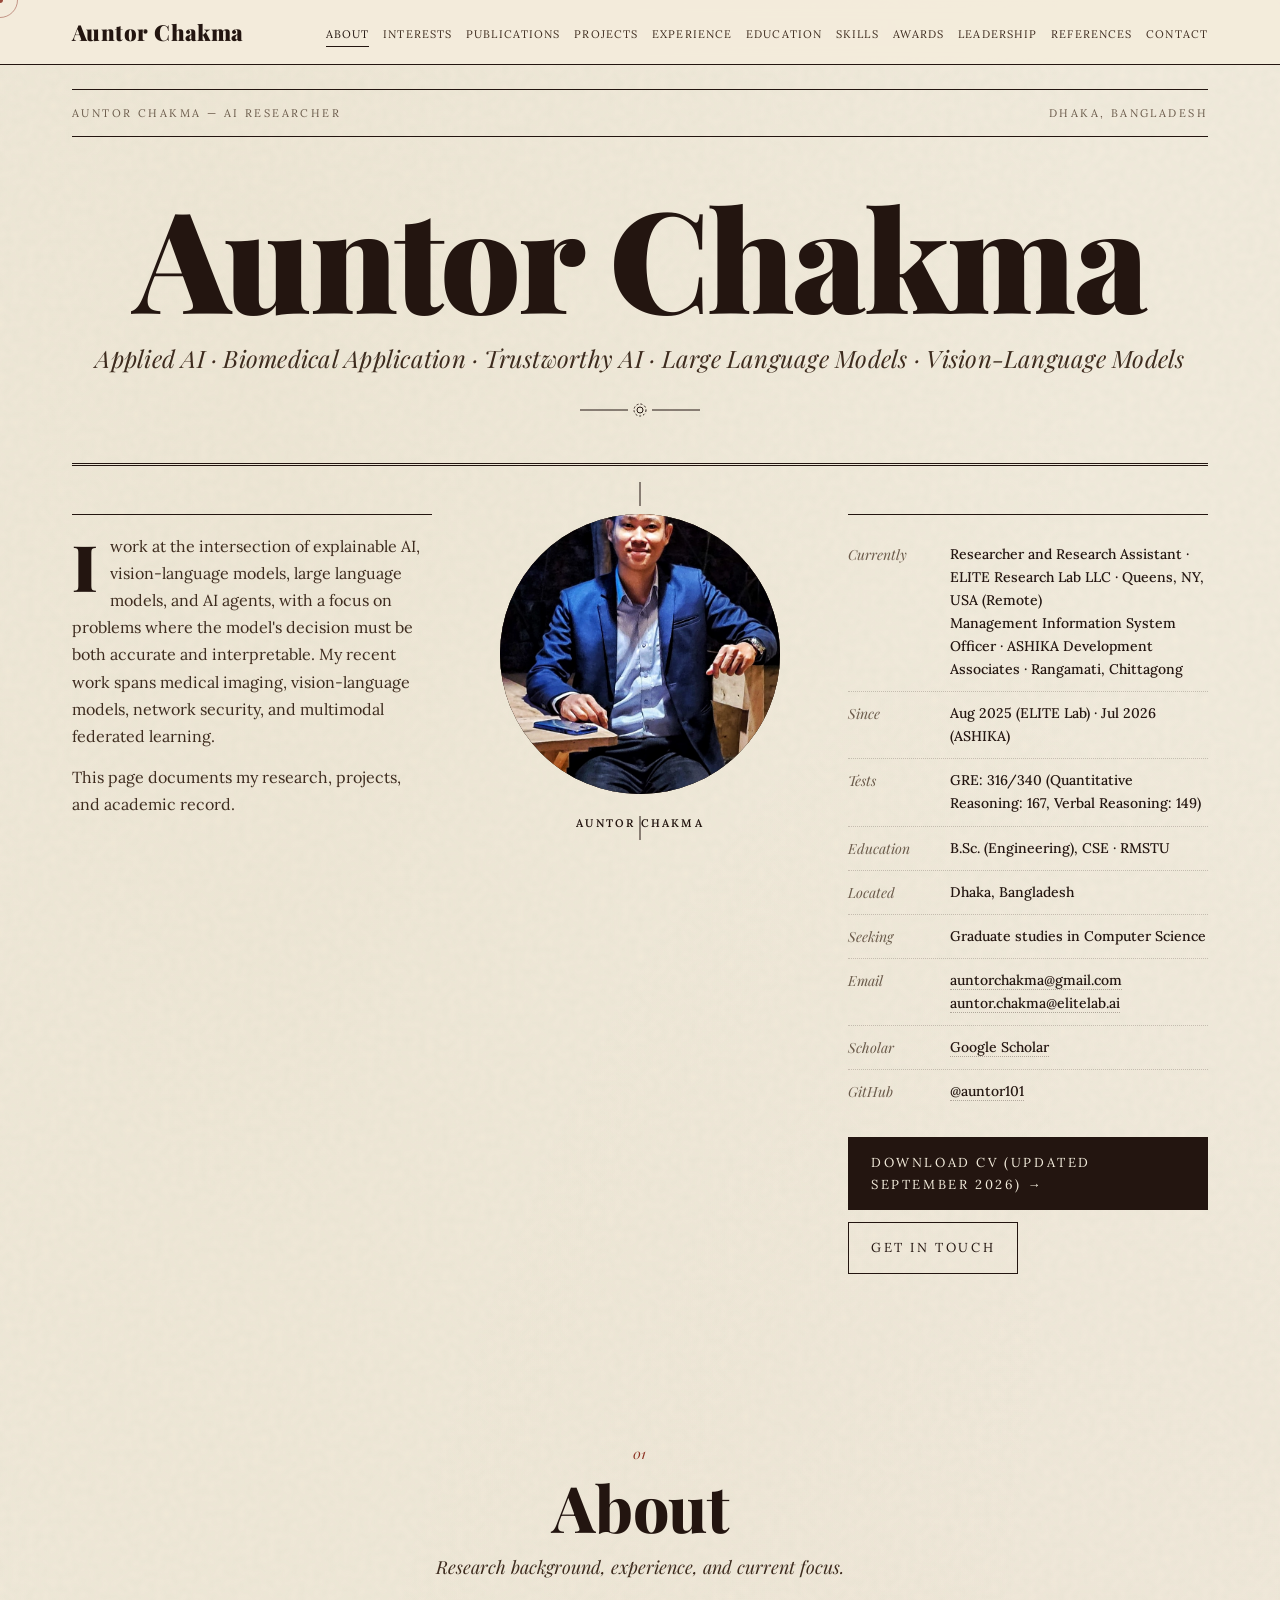
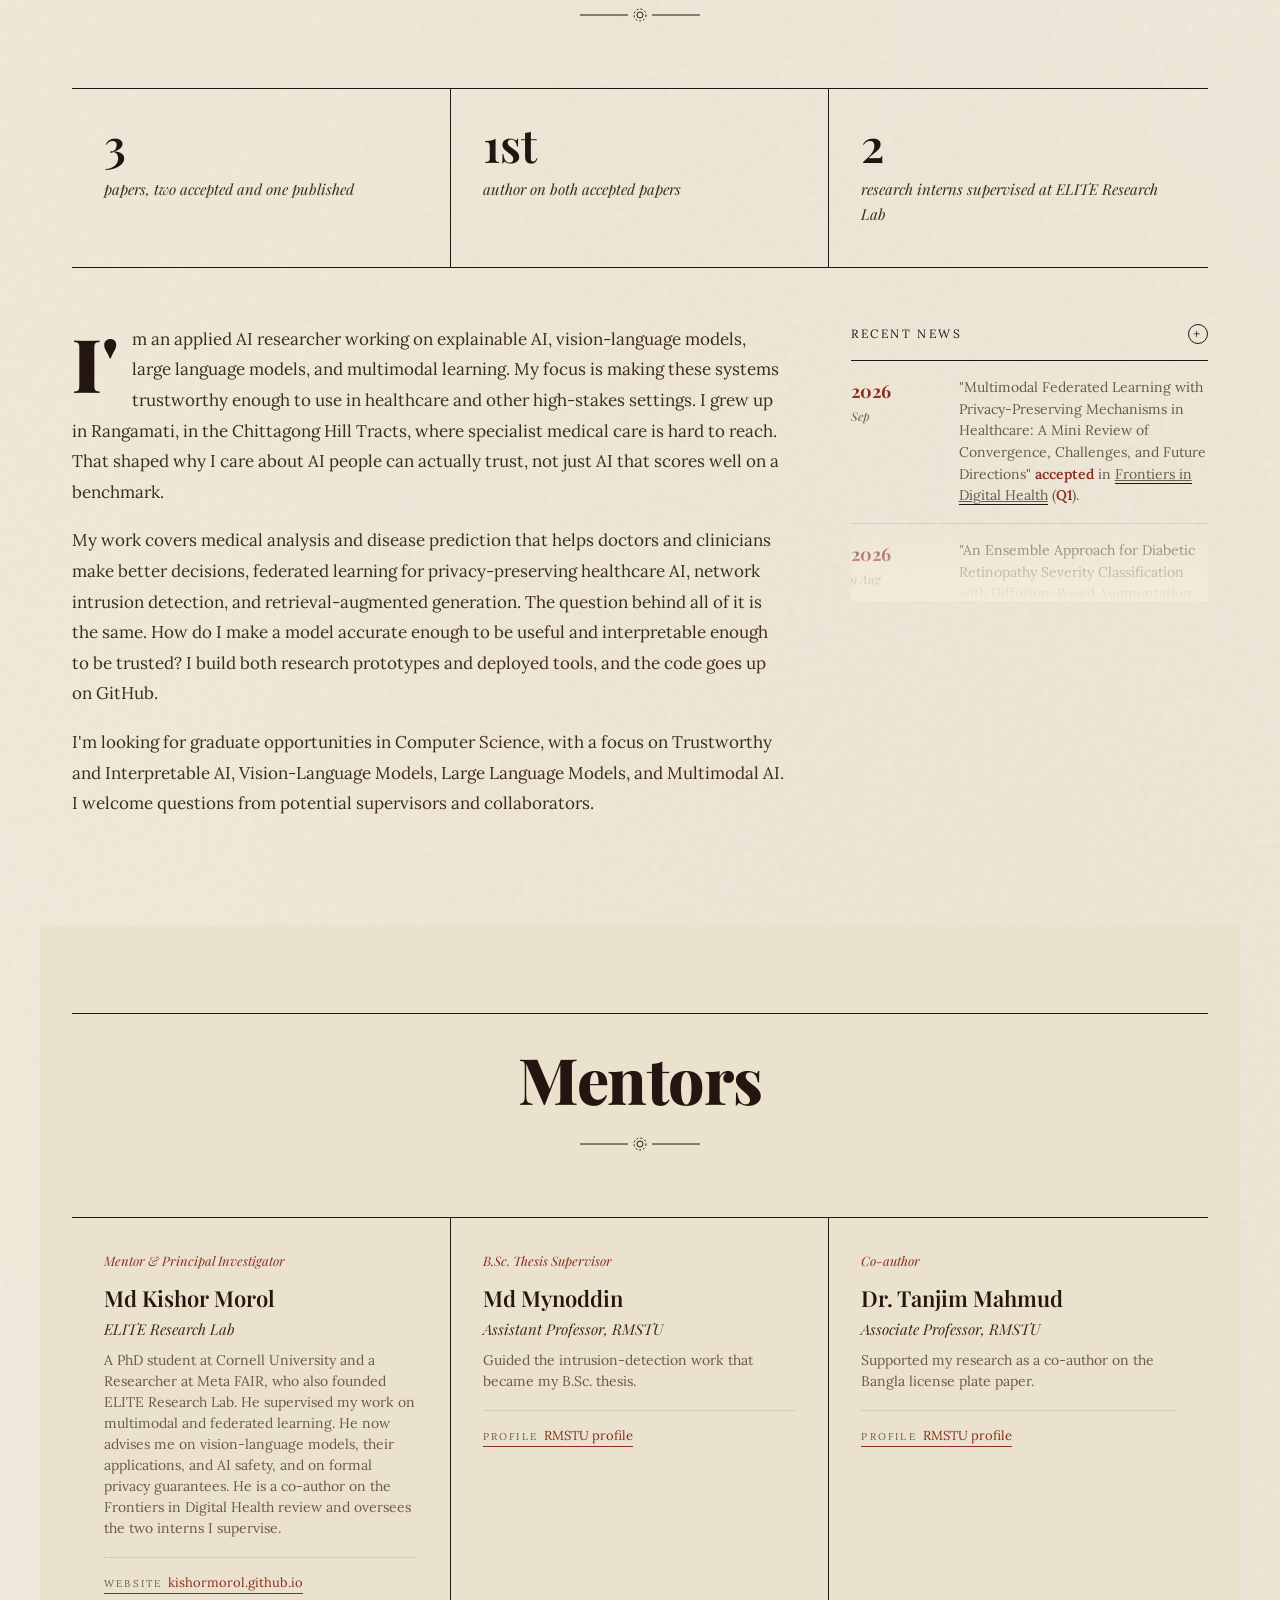
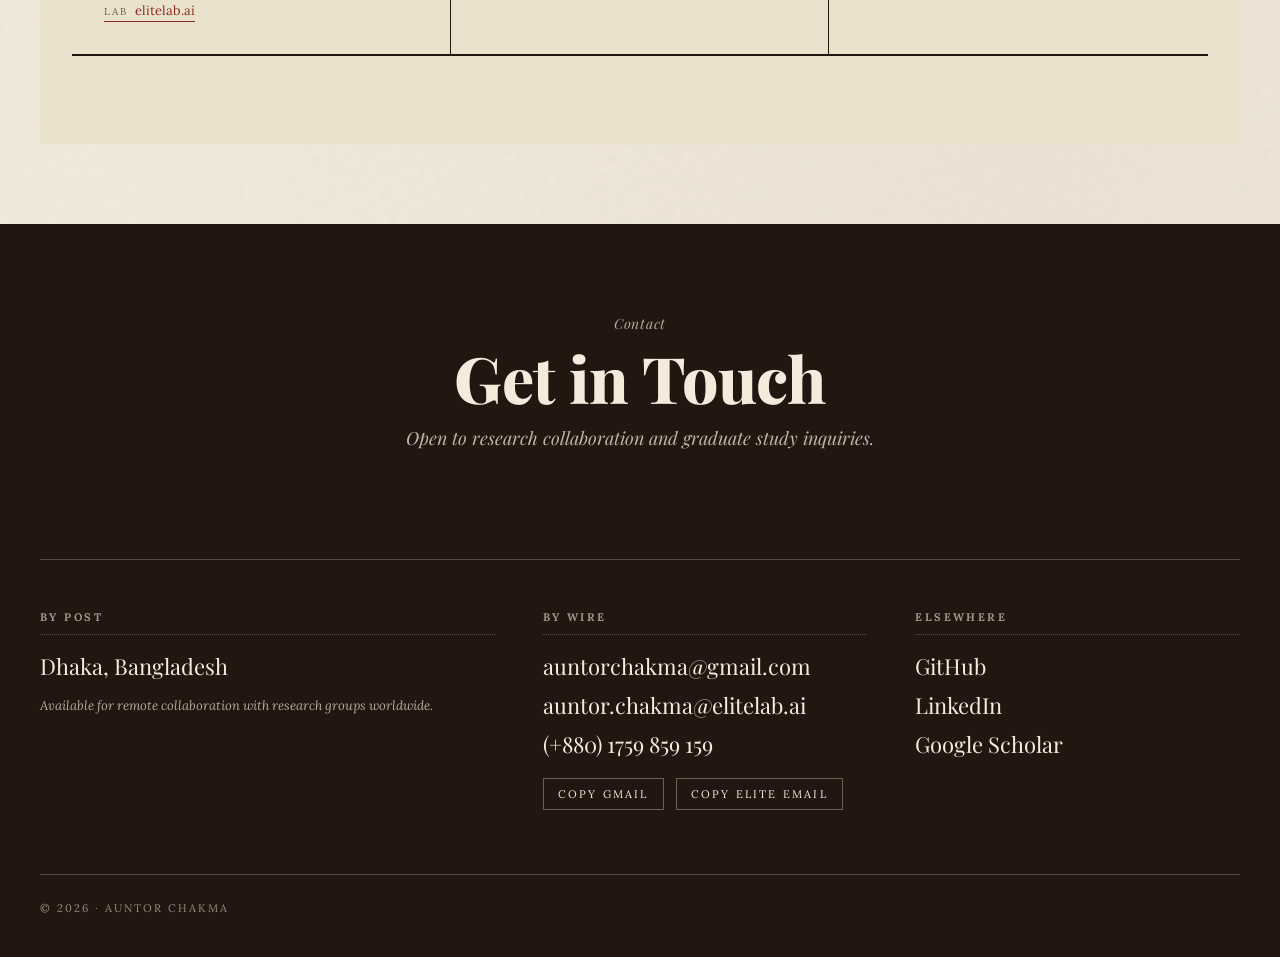
==== commit 29a9665b: "One section per page, Mentors on home, updated contacts and wording - Split into ten pages: index, i" ====
--- a/index.html
+++ b/index.html
@@ -23,14 +23,14 @@
     <button class="nav-toggle" id="navToggle" aria-label="Toggle menu" data-hover=""><span></span><span></span><span></span></button>
     <ul class="nav-links" id="navLinks">
       <li><a href="index.html" data-nav="">About</a></li>
-      <li><a href="research.html#interests" data-nav="">Interests</a></li>
-      <li><a href="research.html#publications" data-nav="">Publications</a></li>
+      <li><a href="interests.html" data-nav="">Interests</a></li>
+      <li><a href="publications.html" data-nav="">Publications</a></li>
       <li><a href="projects.html" data-nav="">Projects</a></li>
-      <li><a href="experience.html#experience" data-nav="">Experience</a></li>
-      <li><a href="education.html#education" data-nav="">Education</a></li>
-      <li><a href="education.html#skills" data-nav="">Skills</a></li>
-      <li><a href="education.html#awards" data-nav="">Awards</a></li>
-      <li><a href="experience.html#service" data-nav="">Leadership</a></li>
+      <li><a href="experience.html" data-nav="">Experience</a></li>
+      <li><a href="education.html" data-nav="">Education</a></li>
+      <li><a href="skills.html" data-nav="">Skills</a></li>
+      <li><a href="awards.html" data-nav="">Awards</a></li>
+      <li><a href="leadership.html" data-nav="">Leadership</a></li>
       <li><a href="references.html" data-nav="">References</a></li>
       <li><a href="#contact" data-nav="">Contact</a></li>
     </ul>
@@ -73,15 +73,16 @@
       <dl>
         <div class="detail-row"><dt>Currently</dt><dd>Researcher and Research Assistant · ELITE Research Lab LLC · Queens, NY, USA (Remote)<br>Management Information System Officer · ASHIKA Development Associates · Rangamati, Chittagong</dd></div>
         <div class="detail-row"><dt>Since</dt><dd>Aug 2025 (ELITE Lab) · Jul 2026 (ASHIKA)</dd></div>
+        <div class="detail-row"><dt>Tests</dt><dd>GRE: 316/340 (Quantitative Reasoning: 167, Verbal Reasoning: 149)</dd></div>
         <div class="detail-row"><dt>Education</dt><dd>B.Sc. (Engineering), CSE · RMSTU</dd></div>
         <div class="detail-row"><dt>Located</dt><dd>Dhaka, Bangladesh</dd></div>
         <div class="detail-row"><dt>Seeking</dt><dd>Graduate studies in Computer Science</dd></div>
-        <div class="detail-row"><dt>Email</dt><dd><a href="mailto:auntorchakma@gmail.com">auntorchakma@gmail.com</a></dd></div>
+        <div class="detail-row"><dt>Email</dt><dd><a href="mailto:auntorchakma@gmail.com">auntorchakma@gmail.com</a><br><a href="mailto:auntor.chakma@elitelab.ai">auntor.chakma@elitelab.ai</a></dd></div>
         <div class="detail-row"><dt>Scholar</dt><dd><a href="https://scholar.google.com/citations?user=zhwU8sUAAAAJ&amp;hl=en" target="_blank" rel="noopener">Google Scholar</a></dd></div>
         <div class="detail-row"><dt>GitHub</dt><dd><a href="https://github.com/auntor101" target="_blank" rel="noopener">@auntor101</a></dd></div>
       </dl>
       <div class="hero-cta">
-        <a class="btn solid" href="https://auntor101.github.io/assets/uploads/Auntor_Chakma.pdf" target="_blank" rel="noopener" data-hover=""><span>Download CV →</span></a>
+        <a class="btn solid" href="https://auntor101.github.io/assets/uploads/Auntor_Chakma.pdf" target="_blank" rel="noopener" data-hover=""><span>Download CV (Updated September 2026) →</span></a>
         <a class="btn" href="#contact" data-hover=""><span>Get in Touch</span></a>
       </div>
     </div>
@@ -111,10 +112,6 @@
       <p>My work covers medical analysis and disease prediction that helps doctors and clinicians make better decisions, federated learning for privacy-preserving healthcare AI, network intrusion detection, and retrieval-augmented generation. The question behind all of it is the same. How do I make a model accurate enough to be useful and interpretable enough to be trusted? I build both research prototypes and deployed tools, and the code goes up on GitHub.</p>
 
       <p>I'm looking for graduate opportunities in Computer Science, with a focus on Trustworthy and Interpretable AI, Vision-Language Models, Large Language Models, and Multimodal AI. I welcome questions from potential supervisors and collaborators.</p>
-
-      <p><strong>Mentor.</strong> My current mentor and principal investigator is <a href="https://kishormorol.github.io/" target="_blank" rel="noopener" style="color:inherit;border-bottom:1px solid var(--rule);">Md Kishor Morol</a>, a PhD student at Cornell University and a Researcher at Meta FAIR, who also founded <a href="https://elitelab.ai/" target="_blank" rel="noopener" style="color:inherit;border-bottom:1px solid var(--rule);">ELITE Research Lab</a>. He supervised my work on multimodal and federated learning. He now advises me on vision-language models, their applications, and AI safety, and on formal privacy guarantees. He is a co-author on the Frontiers in Digital Health review and oversees the two interns I supervise.</p>
-
-      <p>During my undergraduate degree, my thesis supervisor <a href="https://rmstu.ac.bd/profile/mynoddin" target="_blank" rel="noopener" style="color:inherit;border-bottom:1px solid var(--rule);">Md Mynoddin</a> guided the intrusion-detection work that became my B.Sc. thesis, and <a href="https://rmstu.ac.bd/profile/tanjim" target="_blank" rel="noopener" style="color:inherit;border-bottom:1px solid var(--rule);">Dr. Tanjim Mahmud</a> supported my research as a co-author on the Bangla license plate paper.</p>
     </div>
 
     <aside class="reveal reveal-delay-1">
@@ -126,15 +123,59 @@
         <div class="timeline-item"><div class="yr">2026<small>Sep</small></div><div><p>&quot;Multimodal Federated Learning with Privacy-Preserving Mechanisms in Healthcare: A Mini Review of Convergence, Challenges, and Future Directions&quot; <span class="hl">accepted</span> in <a href="https://www.frontiersin.org/journals/digital-health" target="_blank" rel="noopener" style="color:inherit;border-bottom:1px solid var(--rule);">Frontiers in Digital Health</a> (<span class="hl">Q1</span>).</p></div></div>
         <div class="timeline-item"><div class="yr">2026<small>9 Aug</small></div><div><p>&quot;An Ensemble Approach for Diabetic Retinopathy Severity Classification with Diffusion-Based Augmentation and Explainability&quot; <span class="hl">accepted</span> in <a href="https://hightechjournal.org/" target="_blank" rel="noopener" style="color:inherit;border-bottom:1px solid var(--rule);">HighTech and Innovation Journal</a> (<span class="hl">Q1</span>, <span class="hl">Scopus-indexed</span>).</p></div></div>
         <div class="timeline-item"><div class="yr">2026<small>Aug</small></div><div><p>Started supervising two research interns on biomedical signal processing at <a href="https://elitelab.ai/" target="_blank" rel="noopener" style="color:inherit;border-bottom:1px solid var(--rule);">ELITE Research Lab</a>.</p></div></div>
-        <div class="timeline-item"><div class="yr">2026<small>Jul</small></div><div><p>Joined <a href="https://ashikacht.org/" target="_blank" rel="noopener" style="color:inherit;border-bottom:1px solid var(--rule);">ASHIKA Development Associates</a> as MIS Officer on the WFP-funded Mother and Child Benefit Programme in Rangamati.</p></div></div>
+        <div class="timeline-item"><div class="yr">2026<small>Jul</small></div><div><p>Joined <a href="https://ashikacht.org/" target="_blank" rel="noopener" style="color:inherit;border-bottom:1px solid var(--rule);">ASHIKA Development Associates</a> as MIS Officer on two projects funded by the World Food Programme, the Mother and Child Benefit Program and the Natural Disaster Risk Reduction Project, in Rangamati.</p></div></div>
         <div class="timeline-item"><div class="yr">2026<small>Apr</small></div><div><p><span class="hl">Promoted</span> to Researcher &amp; Research Assistant at <a href="https://elitelab.ai/" target="_blank" rel="noopener" style="color:inherit;border-bottom:1px solid var(--rule);">ELITE Research Lab</a>.</p></div></div>
         <div class="timeline-item"><div class="yr">2026<small>10 Jan</small></div><div><p>&quot;A Deep Learning-Based Framework for Bangla Vehicle License Plate Detection and Recognition&quot; <span class="hl">published</span> in <a href="https://link.springer.com/book/10.1007/978-3-032-11355-9" target="_blank" rel="noopener" style="color:inherit;border-bottom:1px solid var(--rule);">Springer CCIS</a>, vol. 2683.</p></div></div>
-        <div class="timeline-item"><div class="yr">2026<small>Jan</small></div><div><p>Joined <a href="https://elitelab.ai/" target="_blank" rel="noopener" style="color:inherit;border-bottom:1px solid var(--rule);">ELITE Research Lab</a> as AI Research Intern.</p></div></div>
-        <div class="timeline-item"><div class="yr">2025<small>Aug</small></div><div><p>Joined <a href="https://elitelab.ai/" target="_blank" rel="noopener" style="color:inherit;border-bottom:1px solid var(--rule);">ELITE Research Lab</a> as a Research Collaborator.</p></div></div>
+        <div class="timeline-item"><div class="yr">2026<small>Jan</small></div><div><p>Continued at <a href="https://elitelab.ai/" target="_blank" rel="noopener" style="color:inherit;border-bottom:1px solid var(--rule);">ELITE Research Lab</a> as an AI Research Intern.</p></div></div>
+        <div class="timeline-item"><div class="yr">2025<small>Aug – Dec</small></div><div><p>Joined <a href="https://elitelab.ai/" target="_blank" rel="noopener" style="color:inherit;border-bottom:1px solid var(--rule);">ELITE Research Lab</a> as a Research Collaborator, from August to December 2025.</p></div></div>
         <div class="timeline-item"><div class="yr">2025<small>Jun</small></div><div><p>Left my research assistant role at Rangamati Science and Technology University.</p></div></div>
         <div class="timeline-item"><div class="yr">2024<small>Dec</small></div><div><p>Joined Rangamati Science and Technology University as a Research Assistant, building a real-time network traffic dataset from Bangladesh telecommunications for malicious-traffic detection.</p></div></div>
       </div>
     </aside>
+  </div>
+</section>
+
+<section id="mentors" class="chapter alt-bg">
+  <div class="chapter-header reveal">
+    <div class="chapter-no">&nbsp;</div>
+    <h2 class="chapter-title">Mentors</h2>
+    <svg class="ornament" viewBox="0 0 120 18" fill="none" stroke="currentColor" stroke-width="1">
+      <line x1="0" y1="9" x2="48" y2="9"></line><circle cx="60" cy="9" r="3"></circle><circle cx="60" cy="9" r="6" stroke-dasharray="2 2"></circle><line x1="72" y1="9" x2="120" y2="9"></line>
+    </svg>
+  </div>
+
+  <div class="refs-grid">
+    <div class="ref-card reveal" data-hover="">
+      <div class="ord">Mentor &amp; Principal Investigator</div>
+      <h4>Md Kishor Morol</h4>
+      <div class="ttl">ELITE Research Lab</div>
+      <div class="org">A PhD student at Cornell University and a Researcher at Meta FAIR, who also founded ELITE Research Lab. He supervised my work on multimodal and federated learning. He now advises me on vision-language models, their applications, and AI safety, and on formal privacy guarantees. He is a co-author on the Frontiers in Digital Health review and oversees the two interns I supervise.</div>
+      <div class="lines">
+        <a href="https://kishormorol.github.io/" target="_blank" rel="noopener"><span class="lbl">Website</span>kishormorol.github.io</a>
+        <a href="https://elitelab.ai/" target="_blank" rel="noopener"><span class="lbl">Lab</span>elitelab.ai</a>
+      </div>
+    </div>
+
+    <div class="ref-card reveal reveal-delay-1" data-hover="">
+      <div class="ord">B.Sc. Thesis Supervisor</div>
+      <h4>Md Mynoddin</h4>
+      <div class="ttl">Assistant Professor, RMSTU</div>
+      <div class="org">Guided the intrusion-detection work that became my B.Sc. thesis.</div>
+      <div class="lines">
+        <a href="https://rmstu.ac.bd/profile/mynoddin" target="_blank" rel="noopener"><span class="lbl">Profile</span>RMSTU profile</a>
+      </div>
+    </div>
+
+    <div class="ref-card reveal reveal-delay-2" data-hover="">
+      <div class="ord">Co-author</div>
+      <h4>Dr. Tanjim Mahmud</h4>
+      <div class="ttl">Associate Professor, RMSTU</div>
+      <div class="org">Supported my research as a co-author on the Bangla license plate paper.</div>
+      <div class="lines">
+        <a href="https://rmstu.ac.bd/profile/tanjim" target="_blank" rel="noopener"><span class="lbl">Profile</span>RMSTU profile</a>
+      </div>
+    </div>
+
   </div>
 </section>
 
@@ -158,8 +199,10 @@
       <div class="colophon-col reveal reveal-delay-1">
         <h5>By Wire</h5>
         <a href="mailto:auntorchakma@gmail.com" data-hover="">auntorchakma@gmail.com</a>
+        <a href="mailto:auntor.chakma@elitelab.ai" data-hover="">auntor.chakma@elitelab.ai</a>
         <a href="tel:+8801759859159" data-hover="">(+880) 1759 859 159</a>
-        <button class="copy-btn" id="copyEmail" data-hover="">Copy email</button>
+        <button class="copy-btn" data-copy="auntorchakma@gmail.com" data-hover="" style="margin-right:8px">Copy Gmail</button>
+        <button class="copy-btn" data-copy="auntor.chakma@elitelab.ai" data-hover="">Copy ELITE email</button>
       </div>
       <div class="colophon-col reveal reveal-delay-2">
         <h5>Elsewhere</h5>
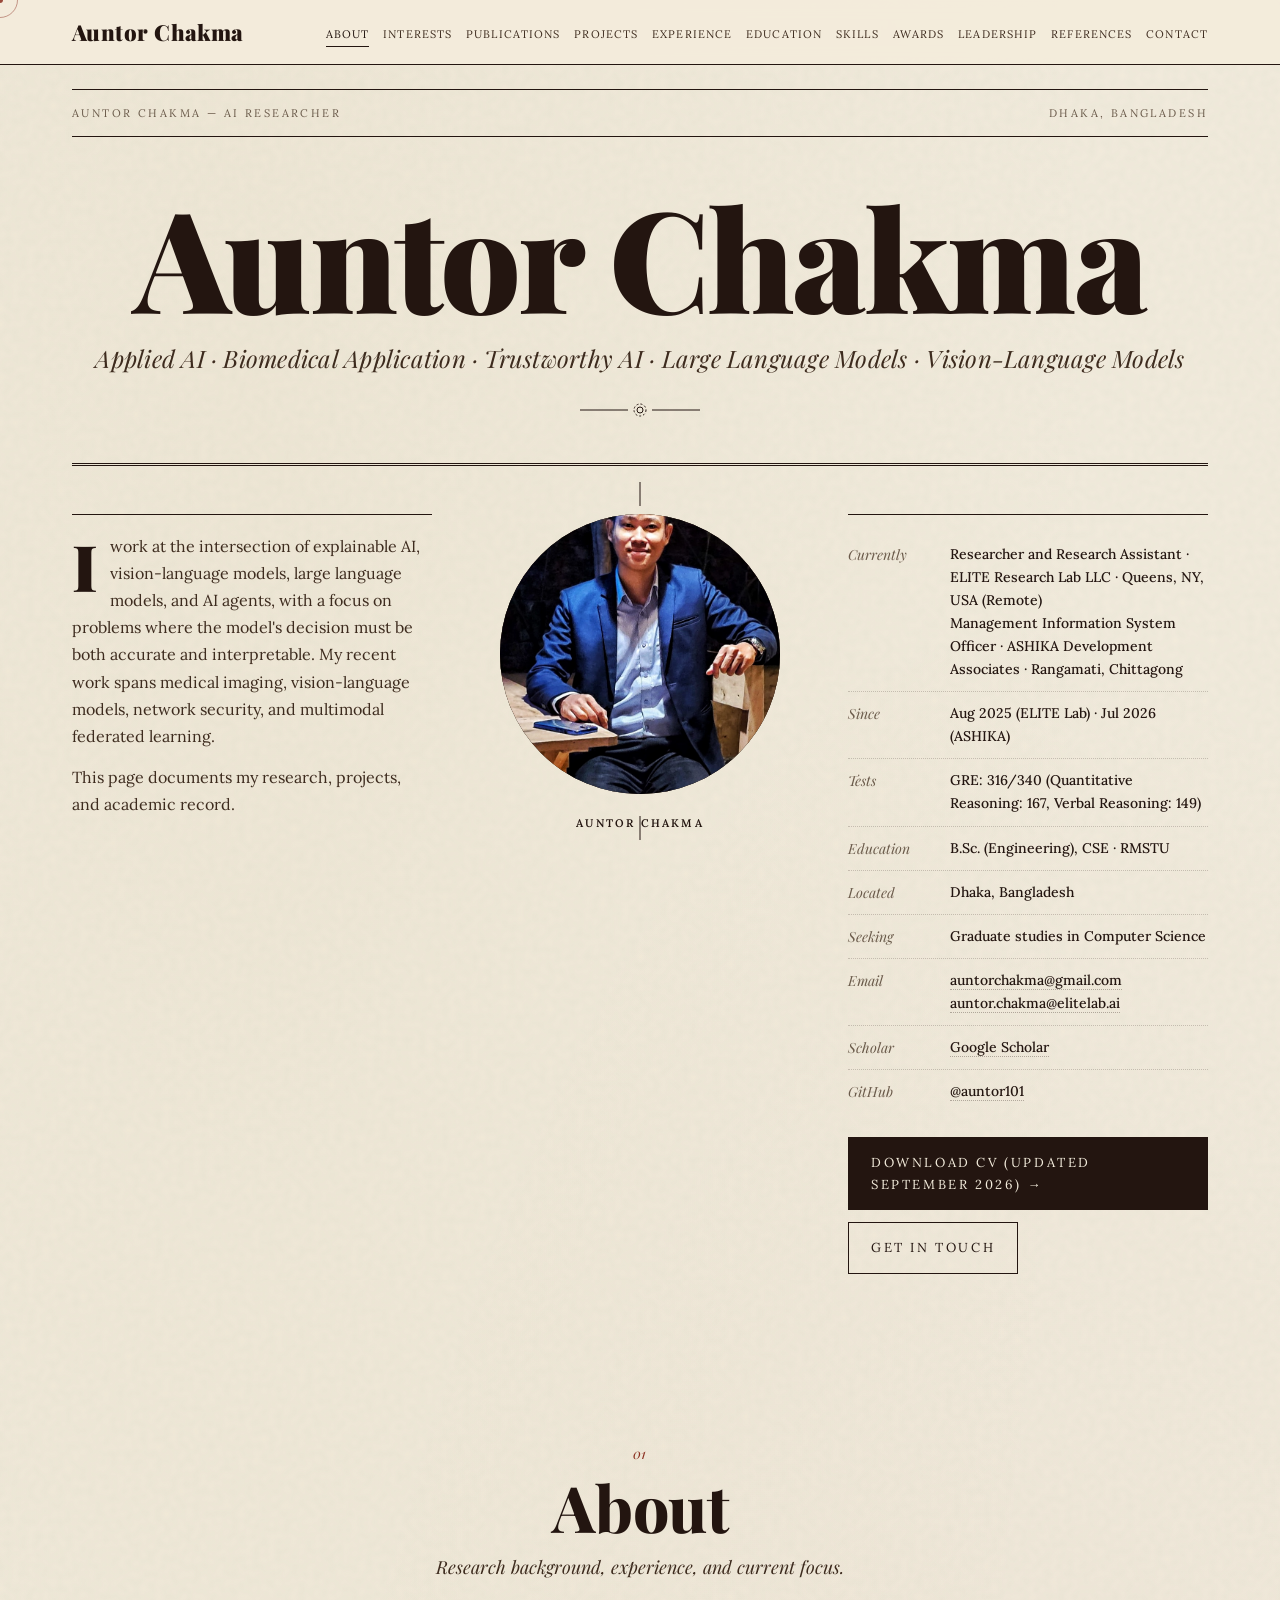
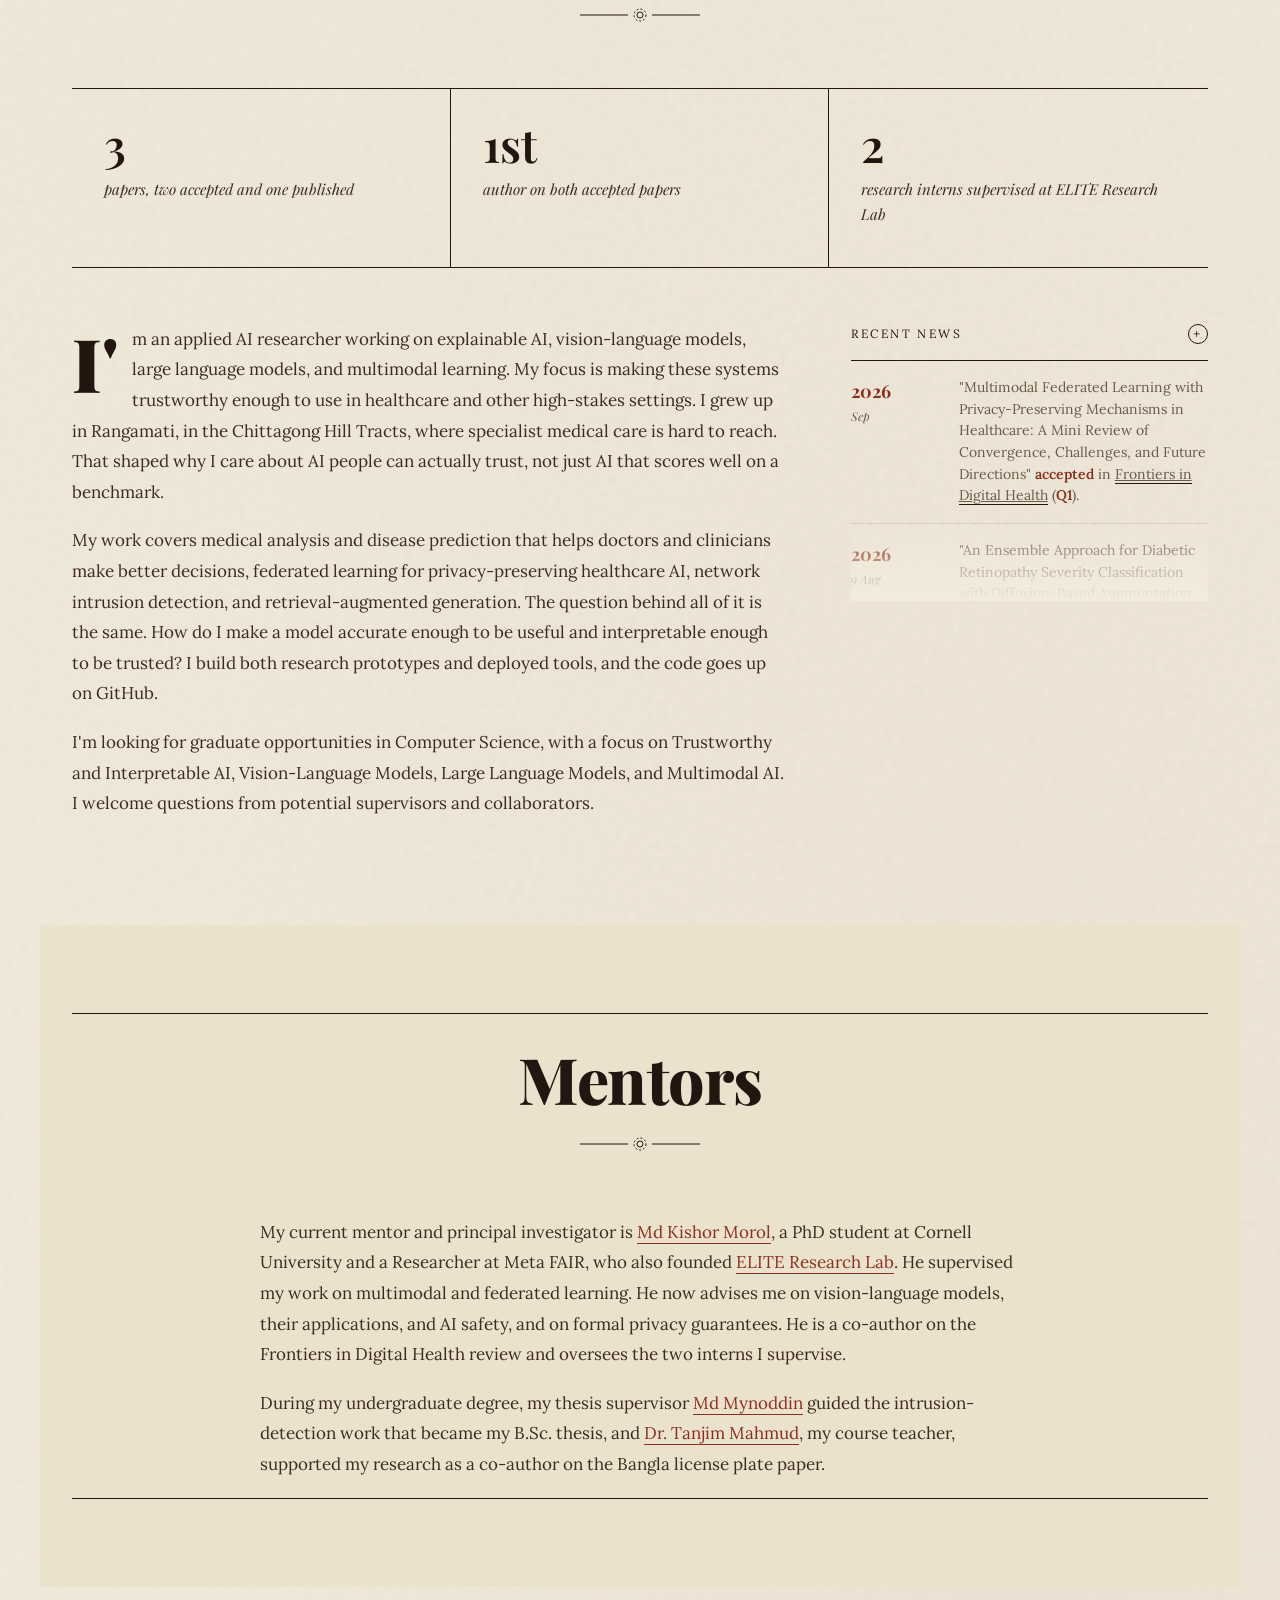
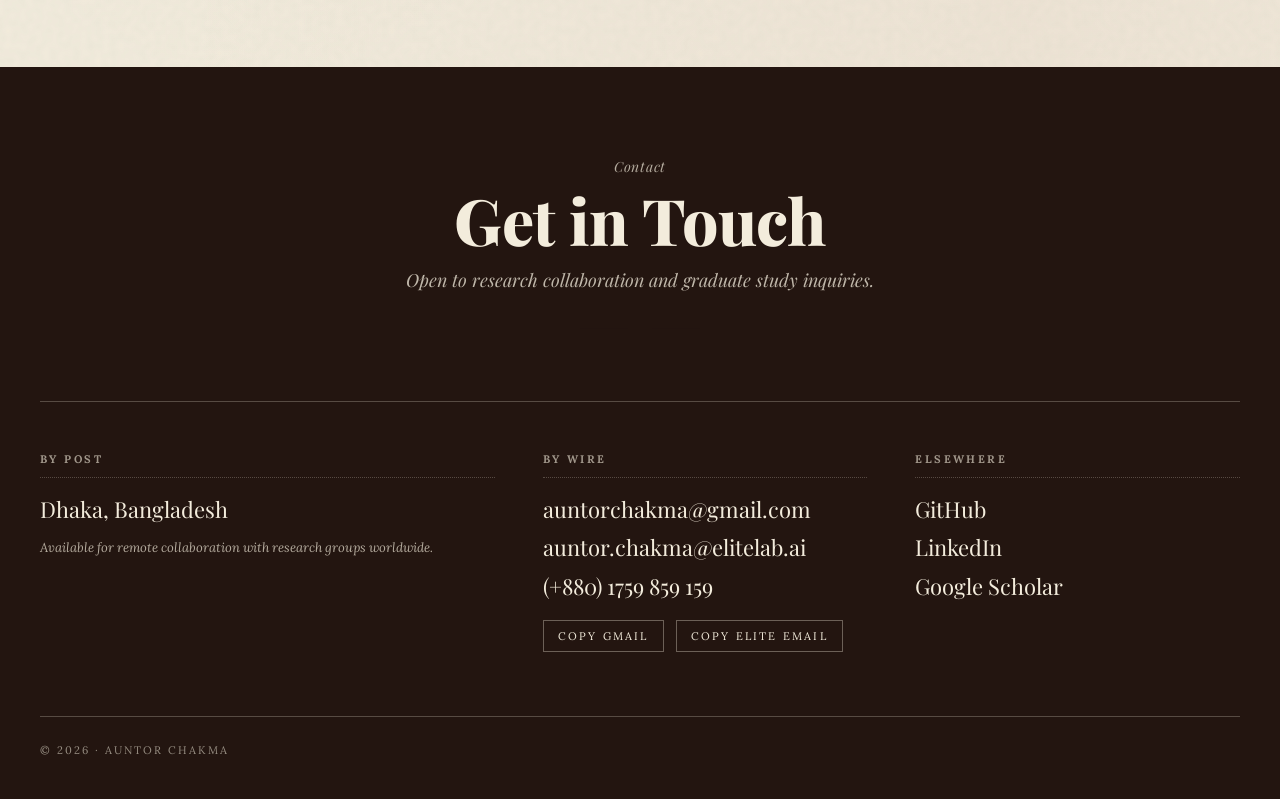
==== commit ef870016: "Mentors: prose paragraphs on home page, add course teacher for Dr. Tanjim Mahmud - Home: centred Men" ====
--- a/index.html
+++ b/index.html
@@ -144,38 +144,9 @@
     </svg>
   </div>
 
-  <div class="refs-grid">
-    <div class="ref-card reveal" data-hover="">
-      <div class="ord">Mentor &amp; Principal Investigator</div>
-      <h4>Md Kishor Morol</h4>
-      <div class="ttl">ELITE Research Lab</div>
-      <div class="org">A PhD student at Cornell University and a Researcher at Meta FAIR, who also founded ELITE Research Lab. He supervised my work on multimodal and federated learning. He now advises me on vision-language models, their applications, and AI safety, and on formal privacy guarantees. He is a co-author on the Frontiers in Digital Health review and oversees the two interns I supervise.</div>
-      <div class="lines">
-        <a href="https://kishormorol.github.io/" target="_blank" rel="noopener"><span class="lbl">Website</span>kishormorol.github.io</a>
-        <a href="https://elitelab.ai/" target="_blank" rel="noopener"><span class="lbl">Lab</span>elitelab.ai</a>
-      </div>
-    </div>
-
-    <div class="ref-card reveal reveal-delay-1" data-hover="">
-      <div class="ord">B.Sc. Thesis Supervisor</div>
-      <h4>Md Mynoddin</h4>
-      <div class="ttl">Assistant Professor, RMSTU</div>
-      <div class="org">Guided the intrusion-detection work that became my B.Sc. thesis.</div>
-      <div class="lines">
-        <a href="https://rmstu.ac.bd/profile/mynoddin" target="_blank" rel="noopener"><span class="lbl">Profile</span>RMSTU profile</a>
-      </div>
-    </div>
-
-    <div class="ref-card reveal reveal-delay-2" data-hover="">
-      <div class="ord">Co-author</div>
-      <h4>Dr. Tanjim Mahmud</h4>
-      <div class="ttl">Associate Professor, RMSTU</div>
-      <div class="org">Supported my research as a co-author on the Bangla license plate paper.</div>
-      <div class="lines">
-        <a href="https://rmstu.ac.bd/profile/tanjim" target="_blank" rel="noopener"><span class="lbl">Profile</span>RMSTU profile</a>
-      </div>
-    </div>
-
+  <div class="prose reveal">
+    <p>My current mentor and principal investigator is <a href="https://kishormorol.github.io/" target="_blank" rel="noopener">Md Kishor Morol</a>, a PhD student at Cornell University and a Researcher at Meta FAIR, who also founded <a href="https://elitelab.ai/" target="_blank" rel="noopener">ELITE Research Lab</a>. He supervised my work on multimodal and federated learning. He now advises me on vision-language models, their applications, and AI safety, and on formal privacy guarantees. He is a co-author on the Frontiers in Digital Health review and oversees the two interns I supervise.</p>
+    <p>During my undergraduate degree, my thesis supervisor <a href="https://rmstu.ac.bd/profile/mynoddin" target="_blank" rel="noopener">Md Mynoddin</a> guided the intrusion-detection work that became my B.Sc. thesis, and <a href="https://rmstu.ac.bd/profile/tanjim" target="_blank" rel="noopener">Dr. Tanjim Mahmud</a>, my course teacher, supported my research as a co-author on the Bangla license plate paper.</p>
   </div>
 </section>
 
--- a/assets/css/main.css
+++ b/assets/css/main.css
@@ -816,3 +816,8 @@
 
   /* ============ REFERENCE LINKS ============ */
   .ref-card .lines a, .ref-card .org a{color:var(--accent);border-bottom:1px solid var(--accent);text-decoration:none;}
+
+  /* ============ PROSE (Mentors) ============ */
+  .prose{max-width:760px;margin:0 auto;}
+  .prose p{font-size:17px;line-height:1.8;margin-bottom:18px;color:var(--ink-soft);}
+  .prose a{color:var(--accent);border-bottom:1px solid var(--accent);text-decoration:none;}
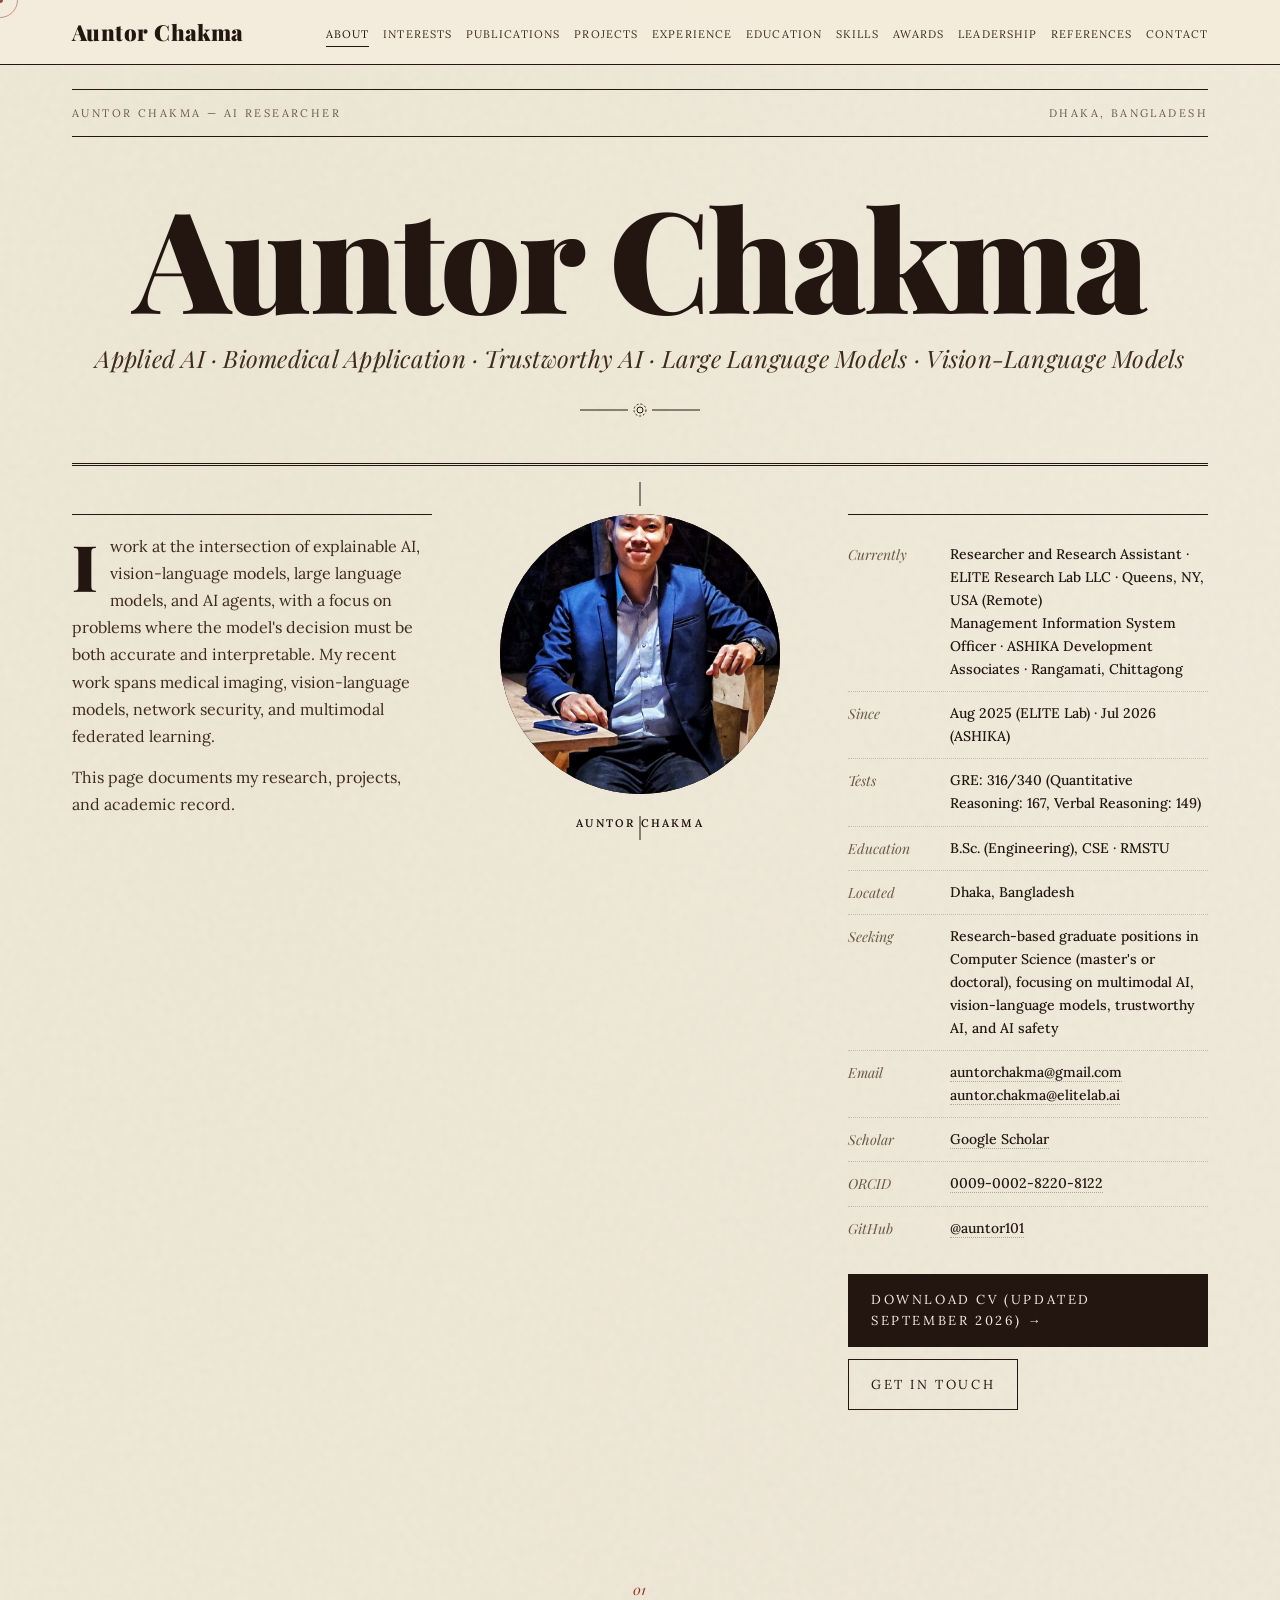
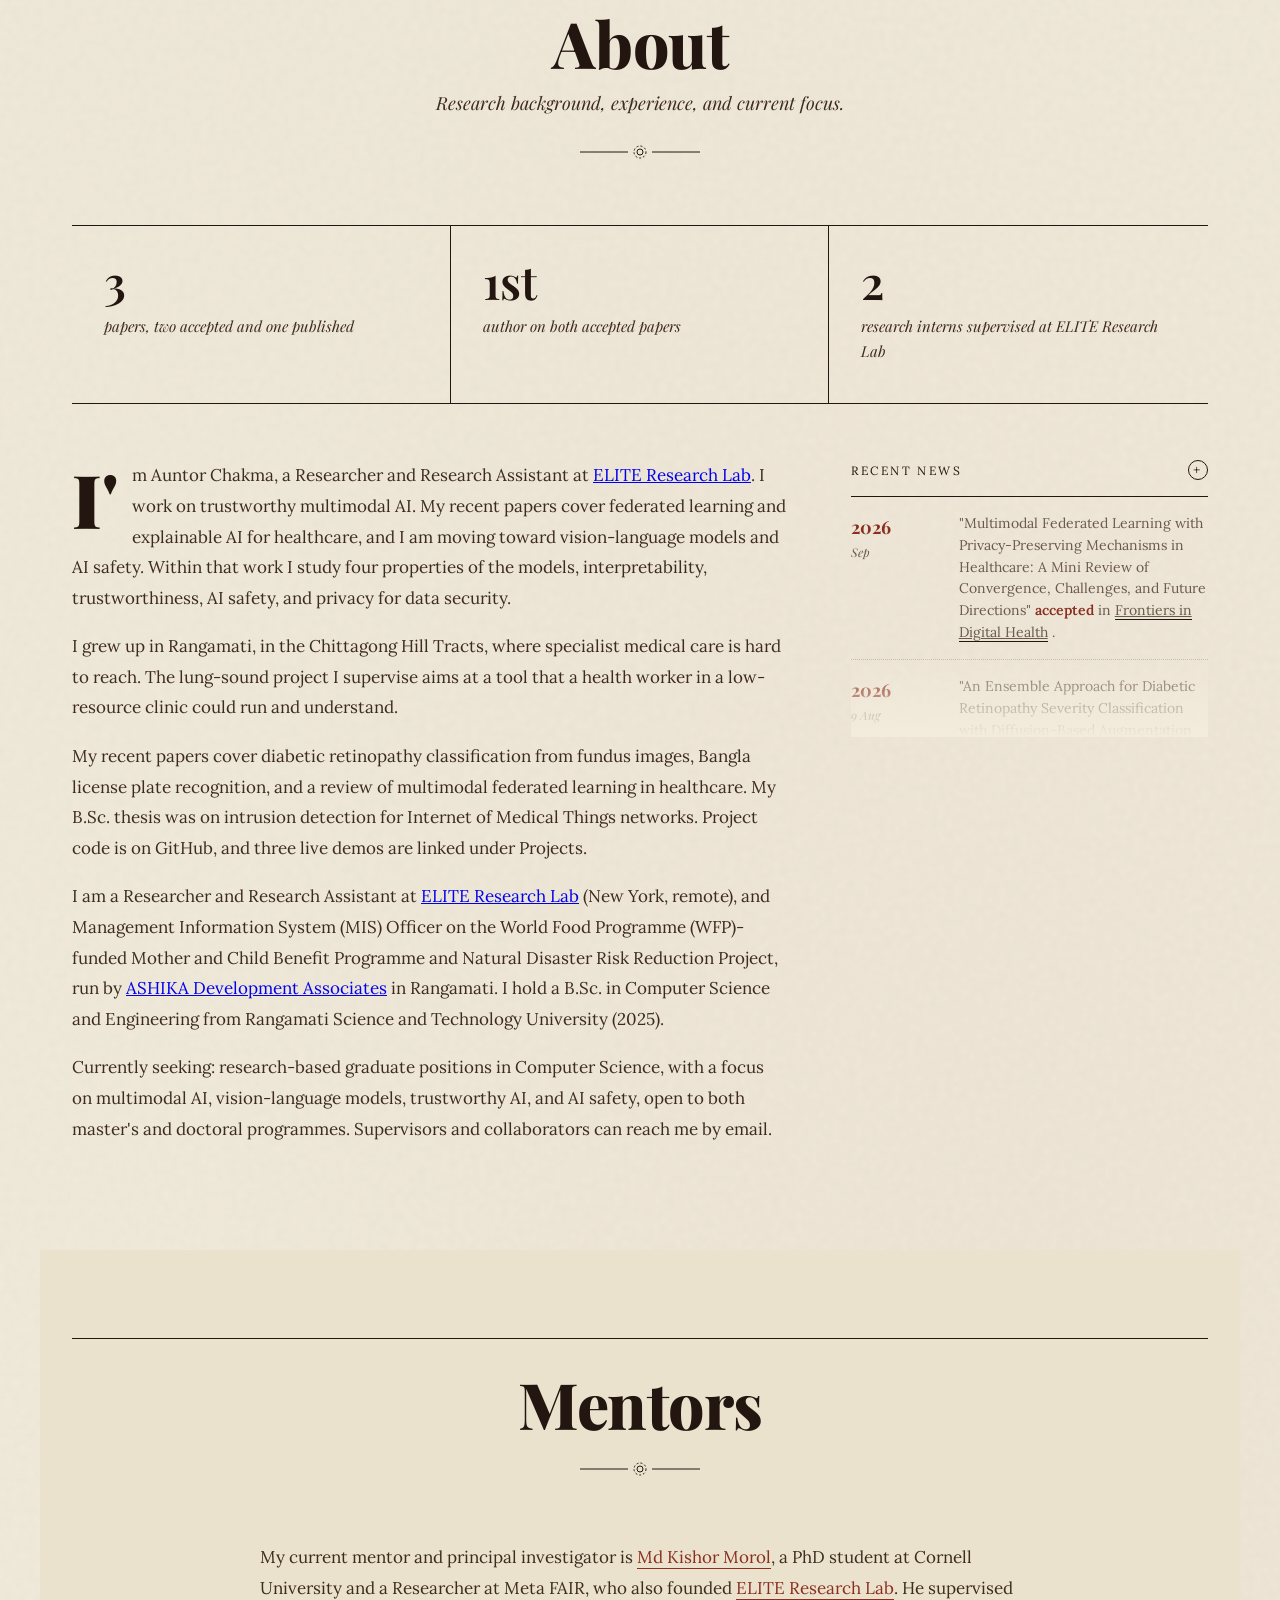
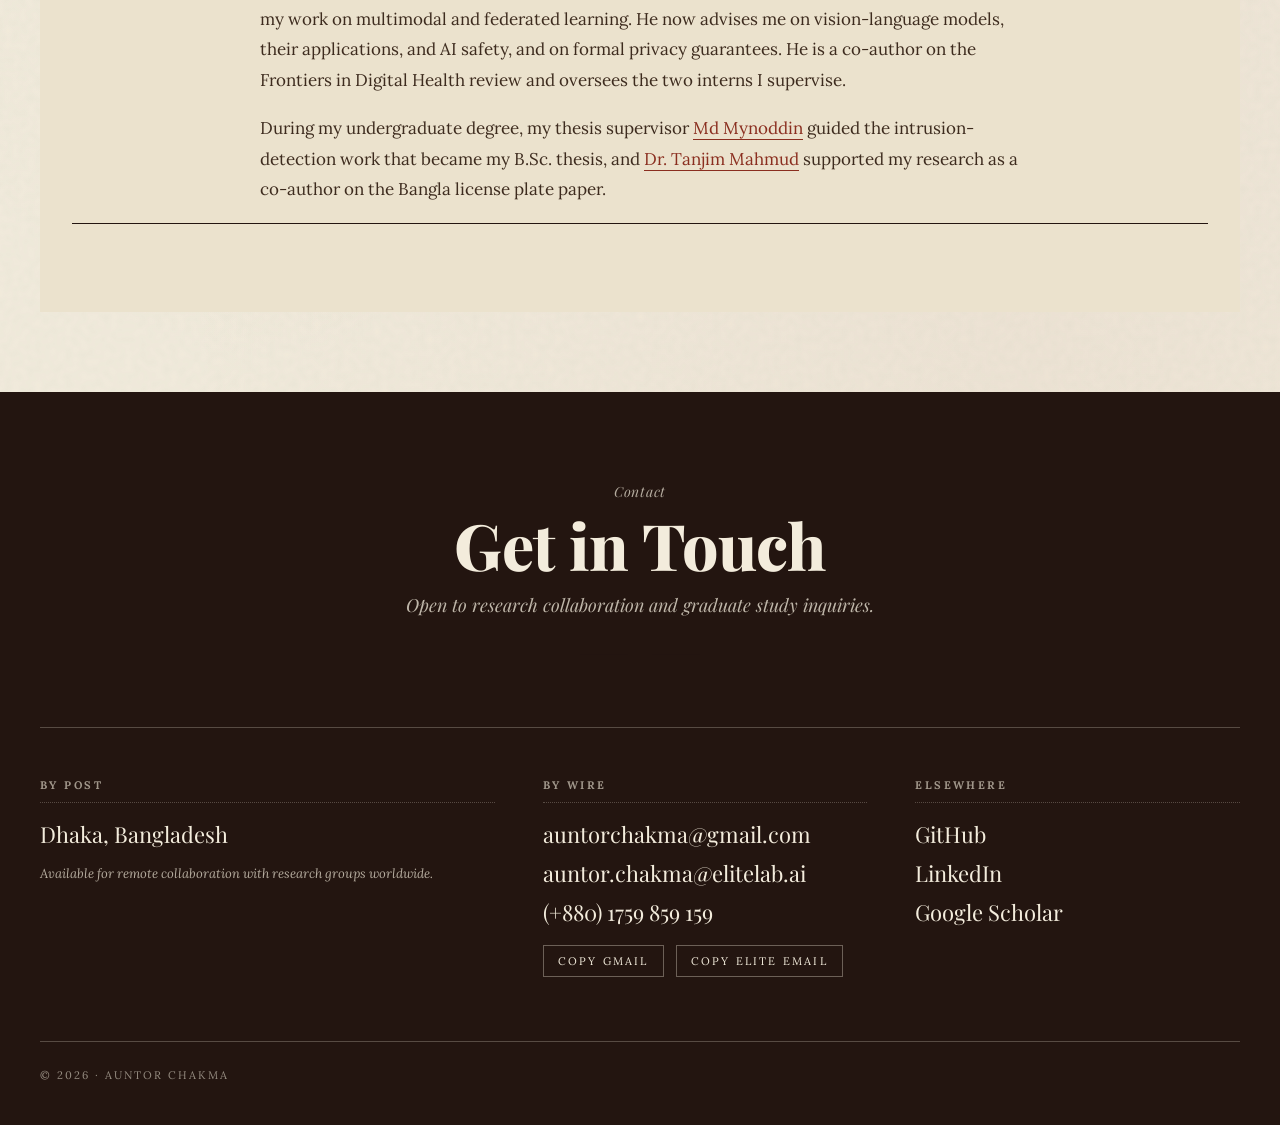
==== commit f061aef9: "Update portfolio content: leadership, publications, projects and profile - Leadership: remove AI sem" ====
--- a/index.html
+++ b/index.html
@@ -2,7 +2,7 @@
 <html lang="en"><head>
 <meta charset="UTF-8">
 <meta name="viewport" content="width=device-width, initial-scale=1.0">
-<title>Applied AI · Biomedical Application · Trustworthy AI · Large Language Models · Vision-Language Models</title>
+<title>Auntor Chakma · AI Researcher</title>
 <link rel="preconnect" href="https://fonts.googleapis.com">
 <link rel="preconnect" href="https://fonts.gstatic.com" crossorigin="">
 <link rel="stylesheet" href="https://fonts.googleapis.com/css2?family=Lora:ital,wght@0,400;0,500;0,600;0,700;1,400;1,500;1,600&family=Playfair+Display:ital,wght@0,400;0,500;0,600;0,700;0,800;0,900;1,400;1,700&display=swap">
@@ -62,7 +62,7 @@
 
     <div class="portrait" data-hover="">
       <div class="portrait-frame">
-        <img src="assets/uploads/Auntor.PNG.jpeg" alt="Auntor Chakma">>
+        <img src="assets/uploads/Auntor.PNG.jpeg" alt="Auntor Chakma">
       </div>
       <div class="portrait-cap">
         <strong>Auntor Chakma</strong>
@@ -76,13 +76,14 @@
         <div class="detail-row"><dt>Tests</dt><dd>GRE: 316/340 (Quantitative Reasoning: 167, Verbal Reasoning: 149)</dd></div>
         <div class="detail-row"><dt>Education</dt><dd>B.Sc. (Engineering), CSE · RMSTU</dd></div>
         <div class="detail-row"><dt>Located</dt><dd>Dhaka, Bangladesh</dd></div>
-        <div class="detail-row"><dt>Seeking</dt><dd>Graduate studies in Computer Science</dd></div>
+        <div class="detail-row"><dt>Seeking</dt><dd>Research-based graduate positions in Computer Science (master's or doctoral), focusing on multimodal AI, vision-language models, trustworthy AI, and AI safety</dd></div>
         <div class="detail-row"><dt>Email</dt><dd><a href="mailto:auntorchakma@gmail.com">auntorchakma@gmail.com</a><br><a href="mailto:auntor.chakma@elitelab.ai">auntor.chakma@elitelab.ai</a></dd></div>
         <div class="detail-row"><dt>Scholar</dt><dd><a href="https://scholar.google.com/citations?user=zhwU8sUAAAAJ&amp;hl=en" target="_blank" rel="noopener">Google Scholar</a></dd></div>
+        <div class="detail-row"><dt>ORCID</dt><dd><a href="https://orcid.org/0009-0002-8220-8122" target="_blank" rel="noopener">0009-0002-8220-8122</a></dd></div>
         <div class="detail-row"><dt>GitHub</dt><dd><a href="https://github.com/auntor101" target="_blank" rel="noopener">@auntor101</a></dd></div>
       </dl>
       <div class="hero-cta">
-        <a class="btn solid" href="https://auntor101.github.io/assets/uploads/Auntor_Chakma.pdf" target="_blank" rel="noopener" data-hover=""><span>Download CV (Updated September 2026) →</span></a>
+        <a class="btn solid" href="assets/uploads/Auntor_Chakma.pdf" target="_blank" rel="noopener" data-hover=""><span>Download CV (Updated September 2026) →</span></a>
         <a class="btn" href="#contact" data-hover=""><span>Get in Touch</span></a>
       </div>
     </div>
@@ -107,11 +108,15 @@
 
   <div class="about-grid">
     <div class="bio-prose reveal">
-      <p>I'm an applied AI researcher working on explainable AI, vision-language models, large language models, and multimodal learning. My focus is making these systems trustworthy enough to use in healthcare and other high-stakes settings. I grew up in Rangamati, in the Chittagong Hill Tracts, where specialist medical care is hard to reach. That shaped why I care about AI people can actually trust, not just AI that scores well on a benchmark.</p>
+      <p>I'm Auntor Chakma, a Researcher and Research Assistant at <a href="https://elitelab.ai/" target="_blank" rel="noopener">ELITE Research Lab</a>. I work on trustworthy multimodal AI. My recent papers cover federated learning and explainable AI for healthcare, and I am moving toward vision-language models and AI safety. Within that work I study four properties of the models, interpretability, trustworthiness, AI safety, and privacy for data security.</p>
 
-      <p>My work covers medical analysis and disease prediction that helps doctors and clinicians make better decisions, federated learning for privacy-preserving healthcare AI, network intrusion detection, and retrieval-augmented generation. The question behind all of it is the same. How do I make a model accurate enough to be useful and interpretable enough to be trusted? I build both research prototypes and deployed tools, and the code goes up on GitHub.</p>
+      <p>I grew up in Rangamati, in the Chittagong Hill Tracts, where specialist medical care is hard to reach. The lung-sound project I supervise aims at a tool that a health worker in a low-resource clinic could run and understand.</p>
 
-      <p>I'm looking for graduate opportunities in Computer Science, with a focus on Trustworthy and Interpretable AI, Vision-Language Models, Large Language Models, and Multimodal AI. I welcome questions from potential supervisors and collaborators.</p>
+      <p>My recent papers cover diabetic retinopathy classification from fundus images, Bangla license plate recognition, and a review of multimodal federated learning in healthcare. My B.Sc. thesis was on intrusion detection for Internet of Medical Things networks. Project code is on GitHub, and three live demos are linked under Projects.</p>
+
+      <p>I am a Researcher and Research Assistant at <a href="https://elitelab.ai/" target="_blank" rel="noopener">ELITE Research Lab</a> (New York, remote), and Management Information System (MIS) Officer on the World Food Programme (WFP)-funded Mother and Child Benefit Programme and Natural Disaster Risk Reduction Project, run by <a href="https://ashikacht.org/" target="_blank" rel="noopener">ASHIKA Development Associates</a> in Rangamati. I hold a B.Sc. in Computer Science and Engineering from Rangamati Science and Technology University (2025).</p>
+
+      <p>Currently seeking: research-based graduate positions in Computer Science, with a focus on multimodal AI, vision-language models, trustworthy AI, and AI safety, open to both master's and doctoral programmes. Supervisors and collaborators can reach me by email.</p>
     </div>
 
     <aside class="reveal reveal-delay-1">
@@ -120,15 +125,15 @@
         <span class="plus" aria-hidden="true">+</span>
       </button>
       <div class="timeline" id="timeline">
-        <div class="timeline-item"><div class="yr">2026<small>Sep</small></div><div><p>&quot;Multimodal Federated Learning with Privacy-Preserving Mechanisms in Healthcare: A Mini Review of Convergence, Challenges, and Future Directions&quot; <span class="hl">accepted</span> in <a href="https://www.frontiersin.org/journals/digital-health" target="_blank" rel="noopener" style="color:inherit;border-bottom:1px solid var(--rule);">Frontiers in Digital Health</a> (<span class="hl">Q1</span>).</p></div></div>
+        <div class="timeline-item"><div class="yr">2026<small>Sep</small></div><div><p>&quot;Multimodal Federated Learning with Privacy-Preserving Mechanisms in Healthcare: A Mini Review of Convergence, Challenges, and Future Directions&quot; <span class="hl">accepted</span> in <a href="https://www.frontiersin.org/journals/digital-health" target="_blank" rel="noopener" style="color:inherit;border-bottom:1px solid var(--rule);">Frontiers in Digital Health</a> .</p></div></div>
         <div class="timeline-item"><div class="yr">2026<small>9 Aug</small></div><div><p>&quot;An Ensemble Approach for Diabetic Retinopathy Severity Classification with Diffusion-Based Augmentation and Explainability&quot; <span class="hl">accepted</span> in <a href="https://hightechjournal.org/" target="_blank" rel="noopener" style="color:inherit;border-bottom:1px solid var(--rule);">HighTech and Innovation Journal</a> (<span class="hl">Q1</span>, <span class="hl">Scopus-indexed</span>).</p></div></div>
         <div class="timeline-item"><div class="yr">2026<small>Aug</small></div><div><p>Started supervising two research interns on biomedical signal processing at <a href="https://elitelab.ai/" target="_blank" rel="noopener" style="color:inherit;border-bottom:1px solid var(--rule);">ELITE Research Lab</a>.</p></div></div>
-        <div class="timeline-item"><div class="yr">2026<small>Jul</small></div><div><p>Joined <a href="https://ashikacht.org/" target="_blank" rel="noopener" style="color:inherit;border-bottom:1px solid var(--rule);">ASHIKA Development Associates</a> as MIS Officer on two projects funded by the World Food Programme, the Mother and Child Benefit Program and the Natural Disaster Risk Reduction Project, in Rangamati.</p></div></div>
+        <div class="timeline-item"><div class="yr">2026<small>Jul</small></div><div><p>Joined <a href="https://ashikacht.org/" target="_blank" rel="noopener" style="color:inherit;border-bottom:1px solid var(--rule);">ASHIKA Development Associates</a> as MIS Officer on the World Food Programme (WFP)-funded Mother and Child Benefit Programme and Natural Disaster Risk Reduction Project in Rangamati.</p></div></div>
         <div class="timeline-item"><div class="yr">2026<small>Apr</small></div><div><p><span class="hl">Promoted</span> to Researcher &amp; Research Assistant at <a href="https://elitelab.ai/" target="_blank" rel="noopener" style="color:inherit;border-bottom:1px solid var(--rule);">ELITE Research Lab</a>.</p></div></div>
         <div class="timeline-item"><div class="yr">2026<small>10 Jan</small></div><div><p>&quot;A Deep Learning-Based Framework for Bangla Vehicle License Plate Detection and Recognition&quot; <span class="hl">published</span> in <a href="https://link.springer.com/book/10.1007/978-3-032-11355-9" target="_blank" rel="noopener" style="color:inherit;border-bottom:1px solid var(--rule);">Springer CCIS</a>, vol. 2683.</p></div></div>
-        <div class="timeline-item"><div class="yr">2026<small>Jan</small></div><div><p>Continued at <a href="https://elitelab.ai/" target="_blank" rel="noopener" style="color:inherit;border-bottom:1px solid var(--rule);">ELITE Research Lab</a> as an AI Research Intern.</p></div></div>
-        <div class="timeline-item"><div class="yr">2025<small>Aug – Dec</small></div><div><p>Joined <a href="https://elitelab.ai/" target="_blank" rel="noopener" style="color:inherit;border-bottom:1px solid var(--rule);">ELITE Research Lab</a> as a Research Collaborator, from August to December 2025.</p></div></div>
-        <div class="timeline-item"><div class="yr">2025<small>Jun</small></div><div><p>Left my research assistant role at Rangamati Science and Technology University.</p></div></div>
+        <div class="timeline-item"><div class="yr">2026<small>Jan</small></div><div><p>Joined <a href="https://elitelab.ai/" target="_blank" rel="noopener" style="color:inherit;border-bottom:1px solid var(--rule);">ELITE Research Lab</a> as AI Research Intern.</p></div></div>
+        <div class="timeline-item"><div class="yr">2025<small>Aug – Dec</small></div><div><p>Joined <a href="https://elitelab.ai/" target="_blank" rel="noopener" style="color:inherit;border-bottom:1px solid var(--rule);">ELITE Research Lab</a> as a Research Collaborator.</p></div></div>
+        <div class="timeline-item"><div class="yr">2025<small>Jun</small></div><div><p>Left my research assistant role at Rangamati Science and Technology University after defending my B.Sc. thesis, &quot;Attentive TabNet Framework for Multiclass Intrusion Detection in Internet of Medical Things (IoMT) Environments.&quot;</p></div></div>
         <div class="timeline-item"><div class="yr">2024<small>Dec</small></div><div><p>Joined Rangamati Science and Technology University as a Research Assistant, building a real-time network traffic dataset from Bangladesh telecommunications for malicious-traffic detection.</p></div></div>
       </div>
     </aside>
@@ -146,7 +151,7 @@
 
   <div class="prose reveal">
     <p>My current mentor and principal investigator is <a href="https://kishormorol.github.io/" target="_blank" rel="noopener">Md Kishor Morol</a>, a PhD student at Cornell University and a Researcher at Meta FAIR, who also founded <a href="https://elitelab.ai/" target="_blank" rel="noopener">ELITE Research Lab</a>. He supervised my work on multimodal and federated learning. He now advises me on vision-language models, their applications, and AI safety, and on formal privacy guarantees. He is a co-author on the Frontiers in Digital Health review and oversees the two interns I supervise.</p>
-    <p>During my undergraduate degree, my thesis supervisor <a href="https://rmstu.ac.bd/profile/mynoddin" target="_blank" rel="noopener">Md Mynoddin</a> guided the intrusion-detection work that became my B.Sc. thesis, and <a href="https://rmstu.ac.bd/profile/tanjim" target="_blank" rel="noopener">Dr. Tanjim Mahmud</a>, my course teacher, supported my research as a co-author on the Bangla license plate paper.</p>
+    <p>During my undergraduate degree, my thesis supervisor <a href="https://rmstu.ac.bd/profile/mynoddin" target="_blank" rel="noopener">Md Mynoddin</a> guided the intrusion-detection work that became my B.Sc. thesis, and <a href="https://rmstu.ac.bd/profile/tanjim" target="_blank" rel="noopener">Dr. Tanjim Mahmud</a> supported my research as a co-author on the Bangla license plate paper.</p>
   </div>
 </section>
 
--- a/assets/css/main.css
+++ b/assets/css/main.css
@@ -821,3 +821,14 @@
   .prose{max-width:760px;margin:0 auto;}
   .prose p{font-size:17px;line-height:1.8;margin-bottom:18px;color:var(--ink-soft);}
   .prose a{color:var(--accent);border-bottom:1px solid var(--accent);text-decoration:none;}
+
+  /* ============ FIGURES & DETAILS (added) ============ */
+  .fig{margin:14px 0;}
+  .fig img{display:block;max-width:min(100%,640px);height:auto;border:1px solid var(--rule);}
+  .fig figcaption{font-size:13px;font-style:italic;color:var(--ink-soft);margin-top:6px;}
+  details.writeup{margin-top:14px;}
+  details.writeup summary{cursor:pointer;color:var(--accent);font-size:15px;}
+  details.writeup p{font-size:15px;line-height:1.7;margin:10px 0;}
+  details.writeup .sources{color:var(--ink-soft);font-size:14px;}
+  .edu-body .note{font-size:15px;line-height:1.7;margin:10px 0;color:var(--ink-soft);}
+  .exp-content a,details.writeup a{color:var(--accent);border-bottom:1px solid var(--rule);text-decoration:none;}
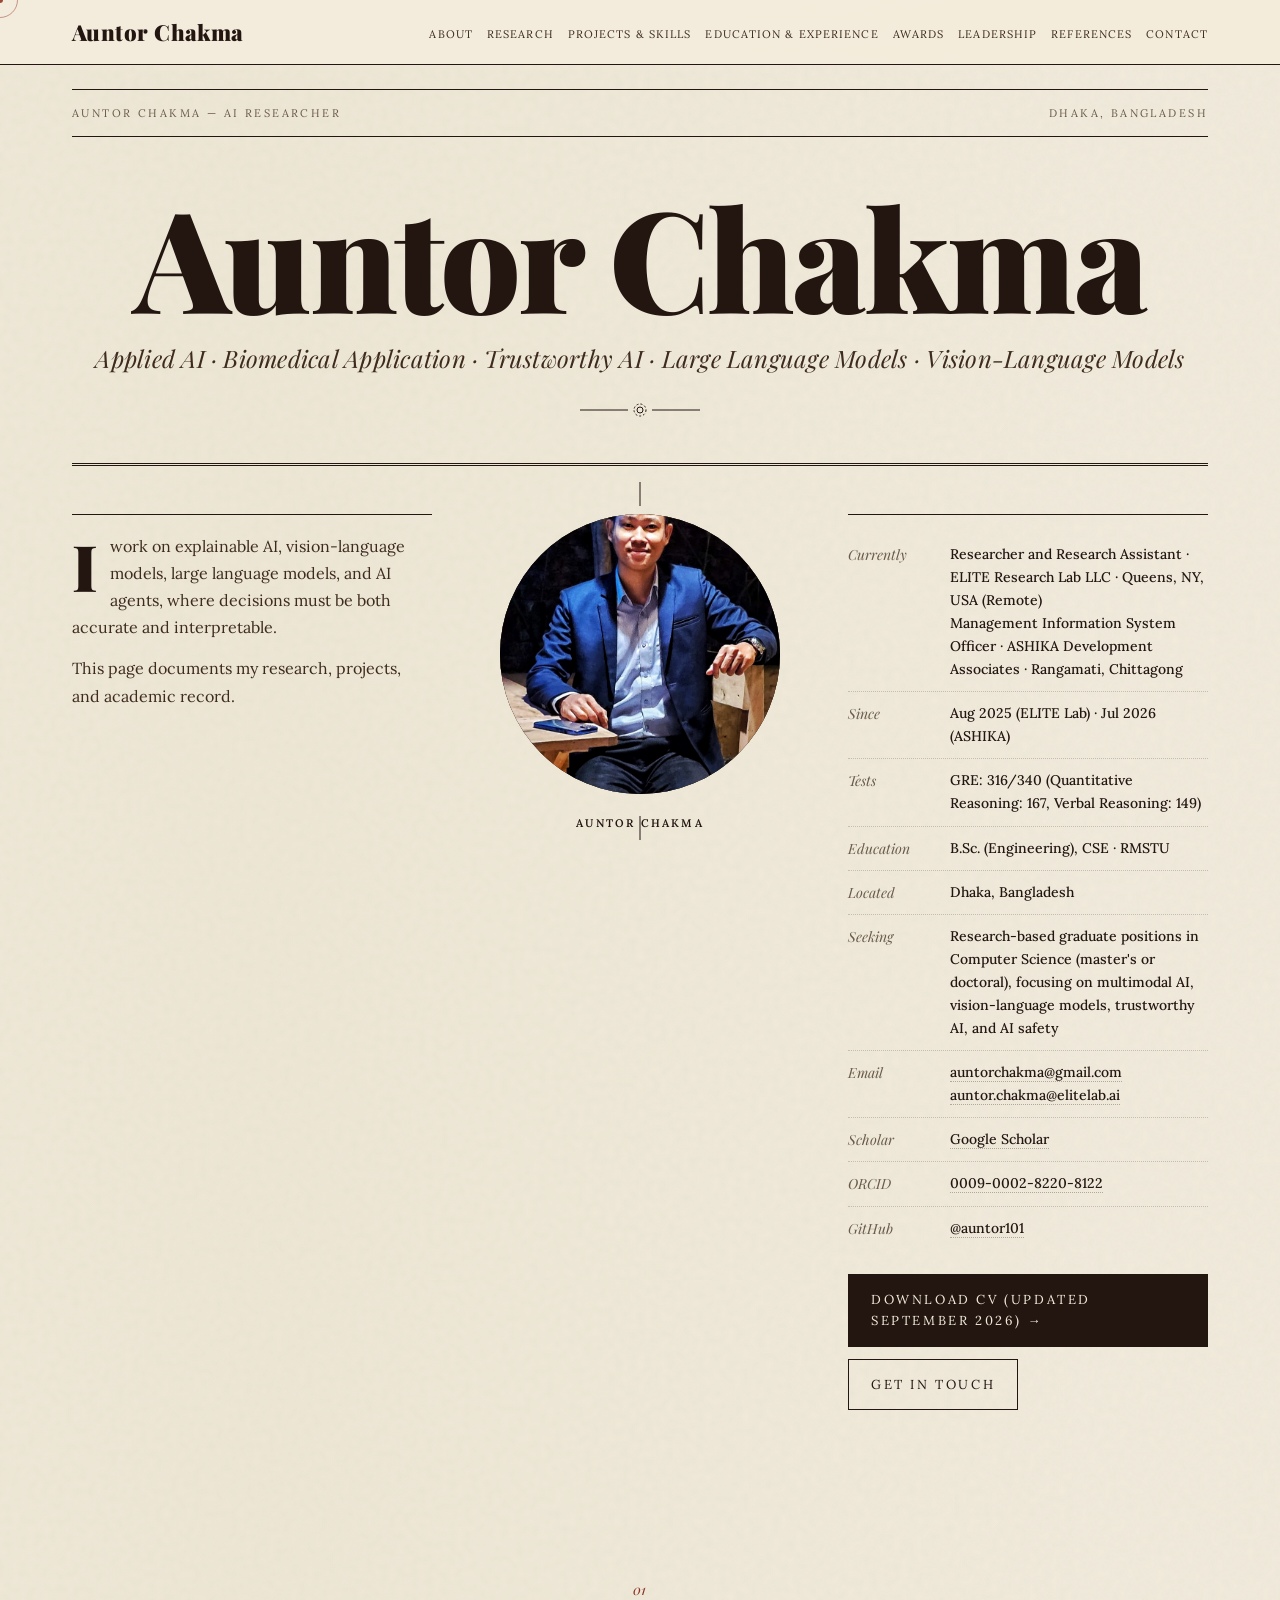
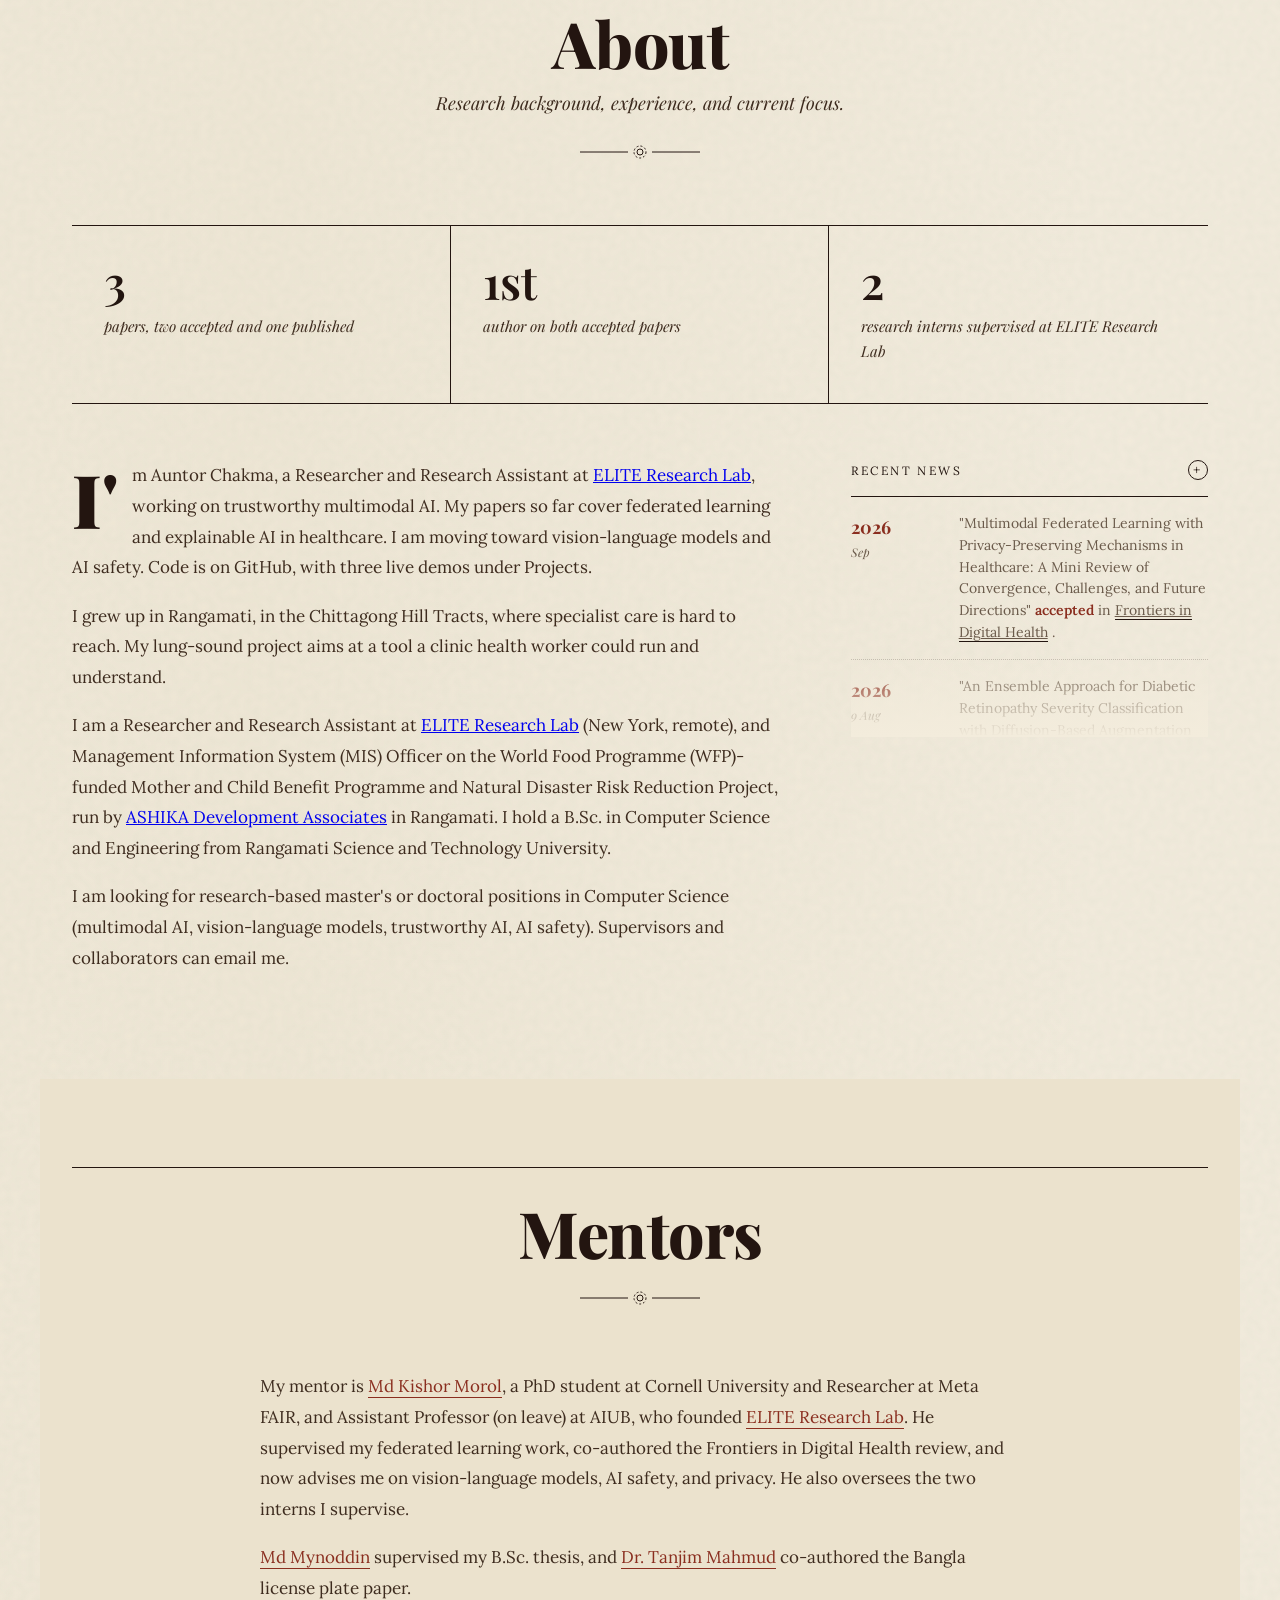
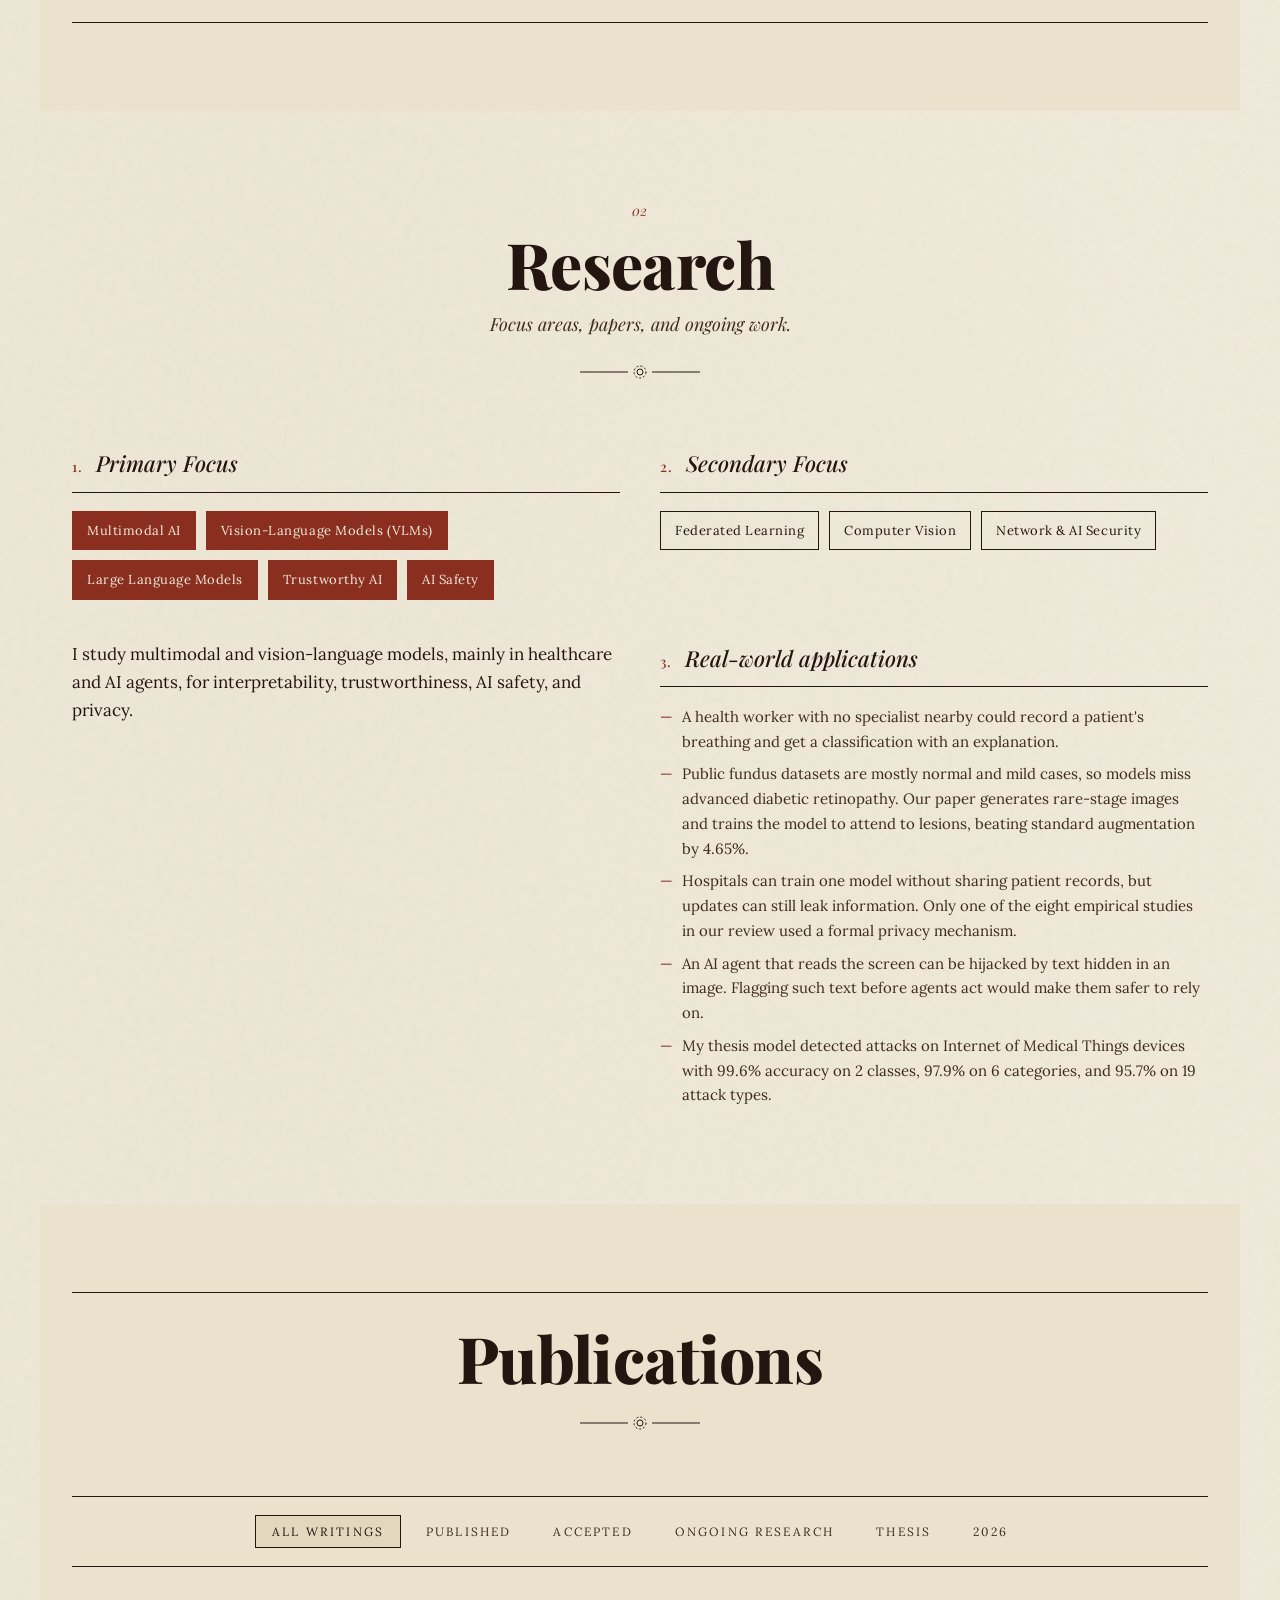
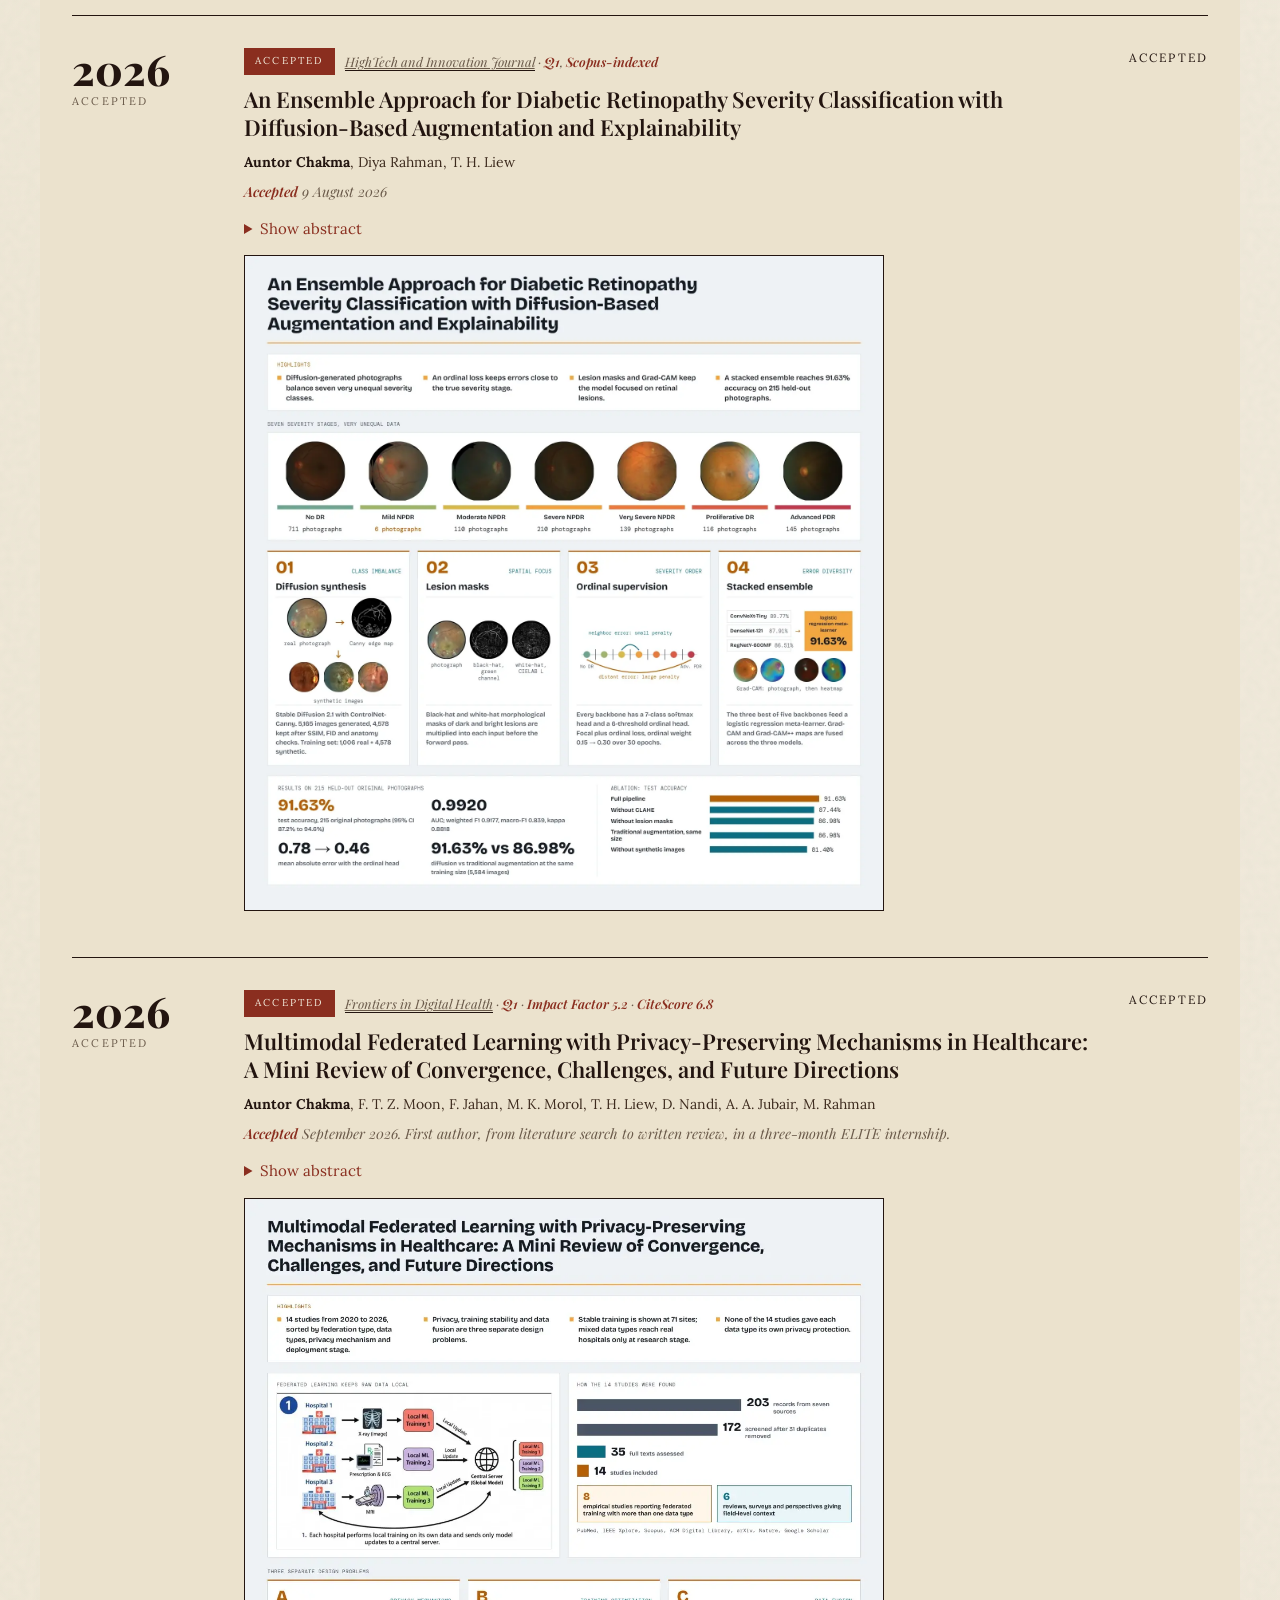
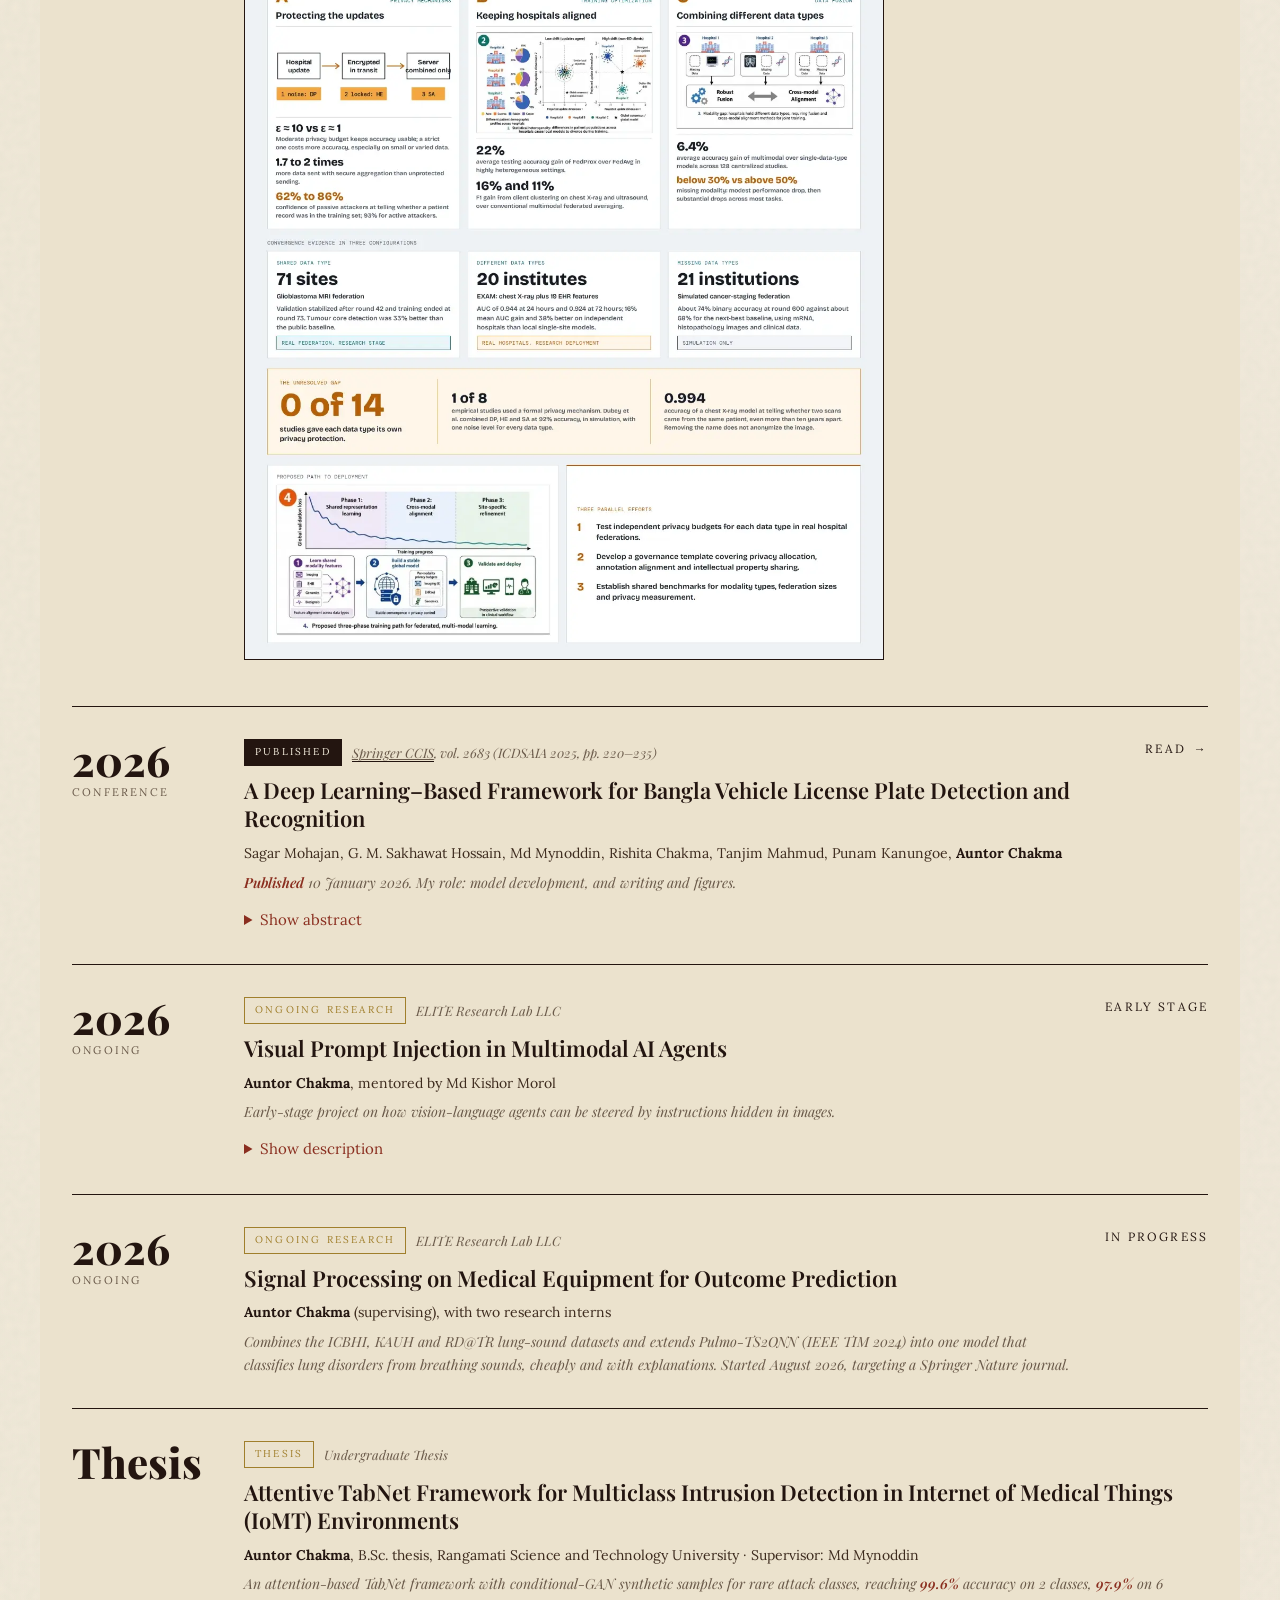
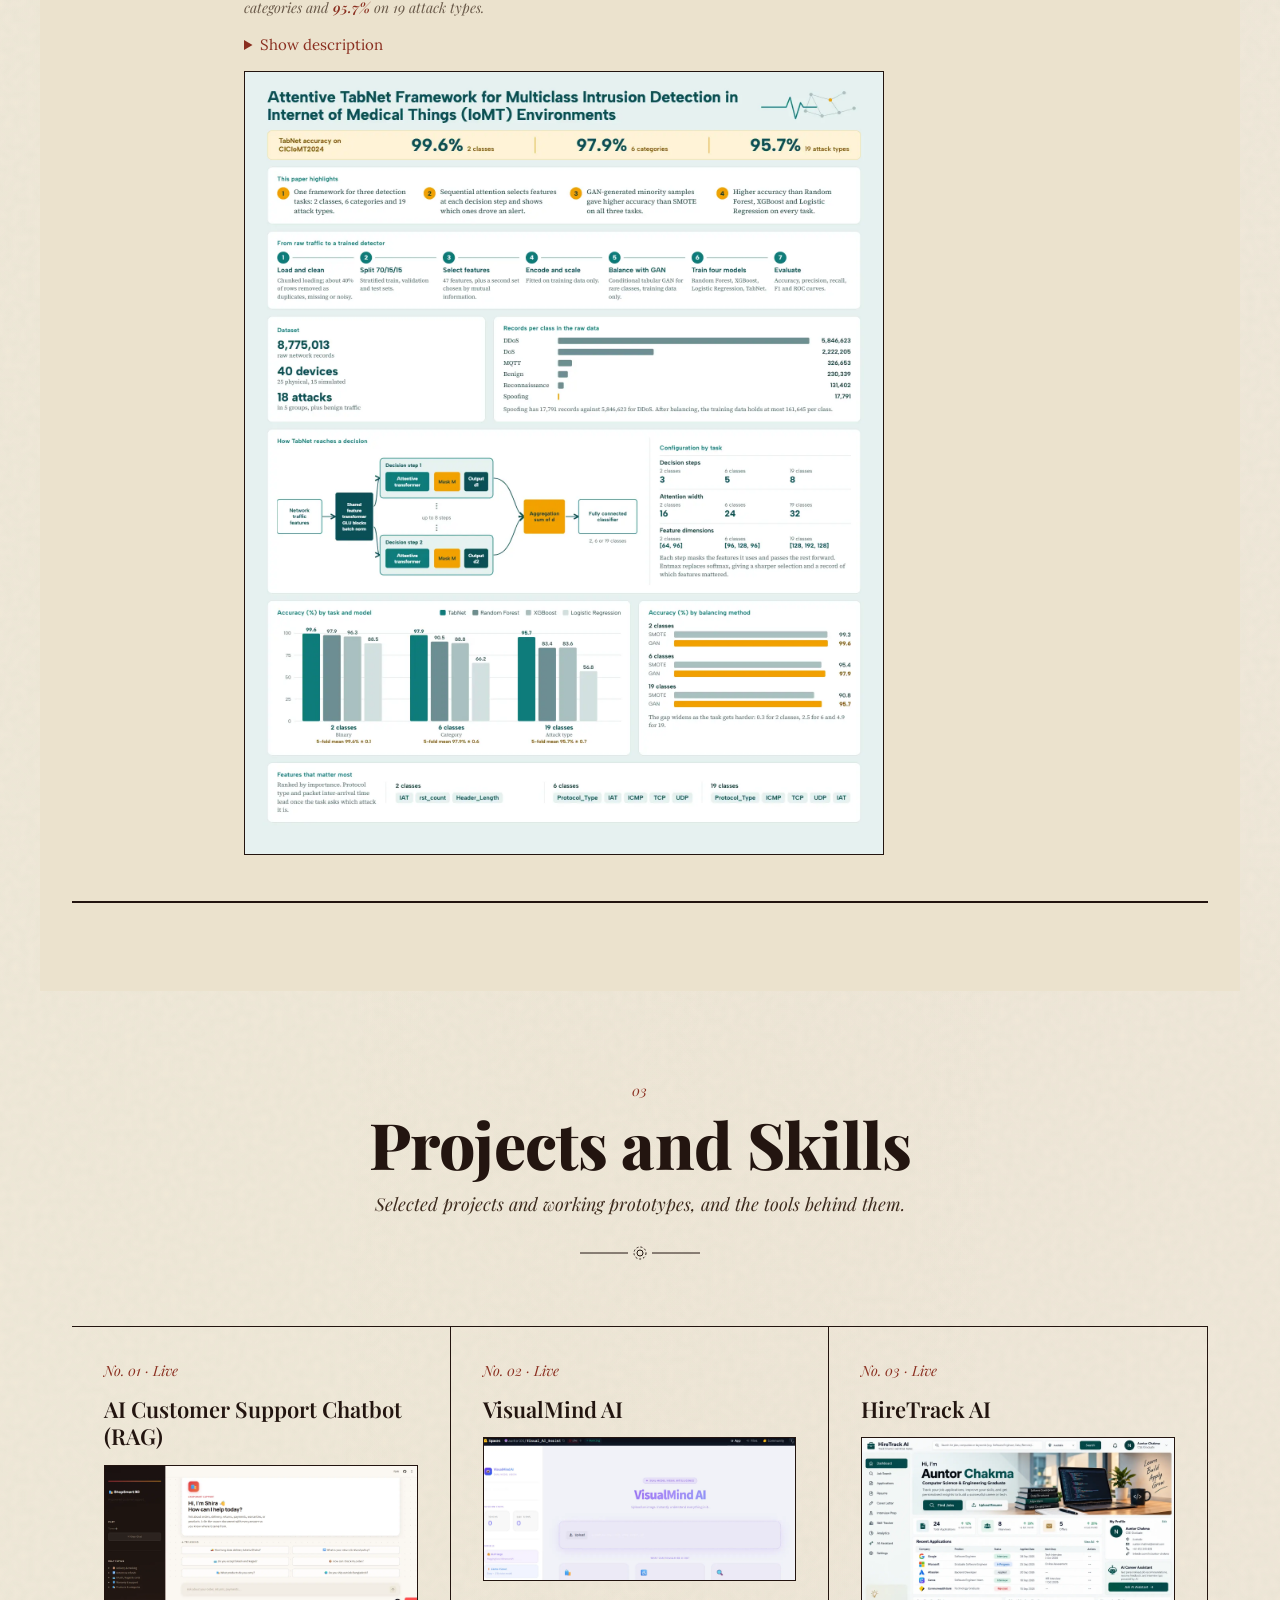
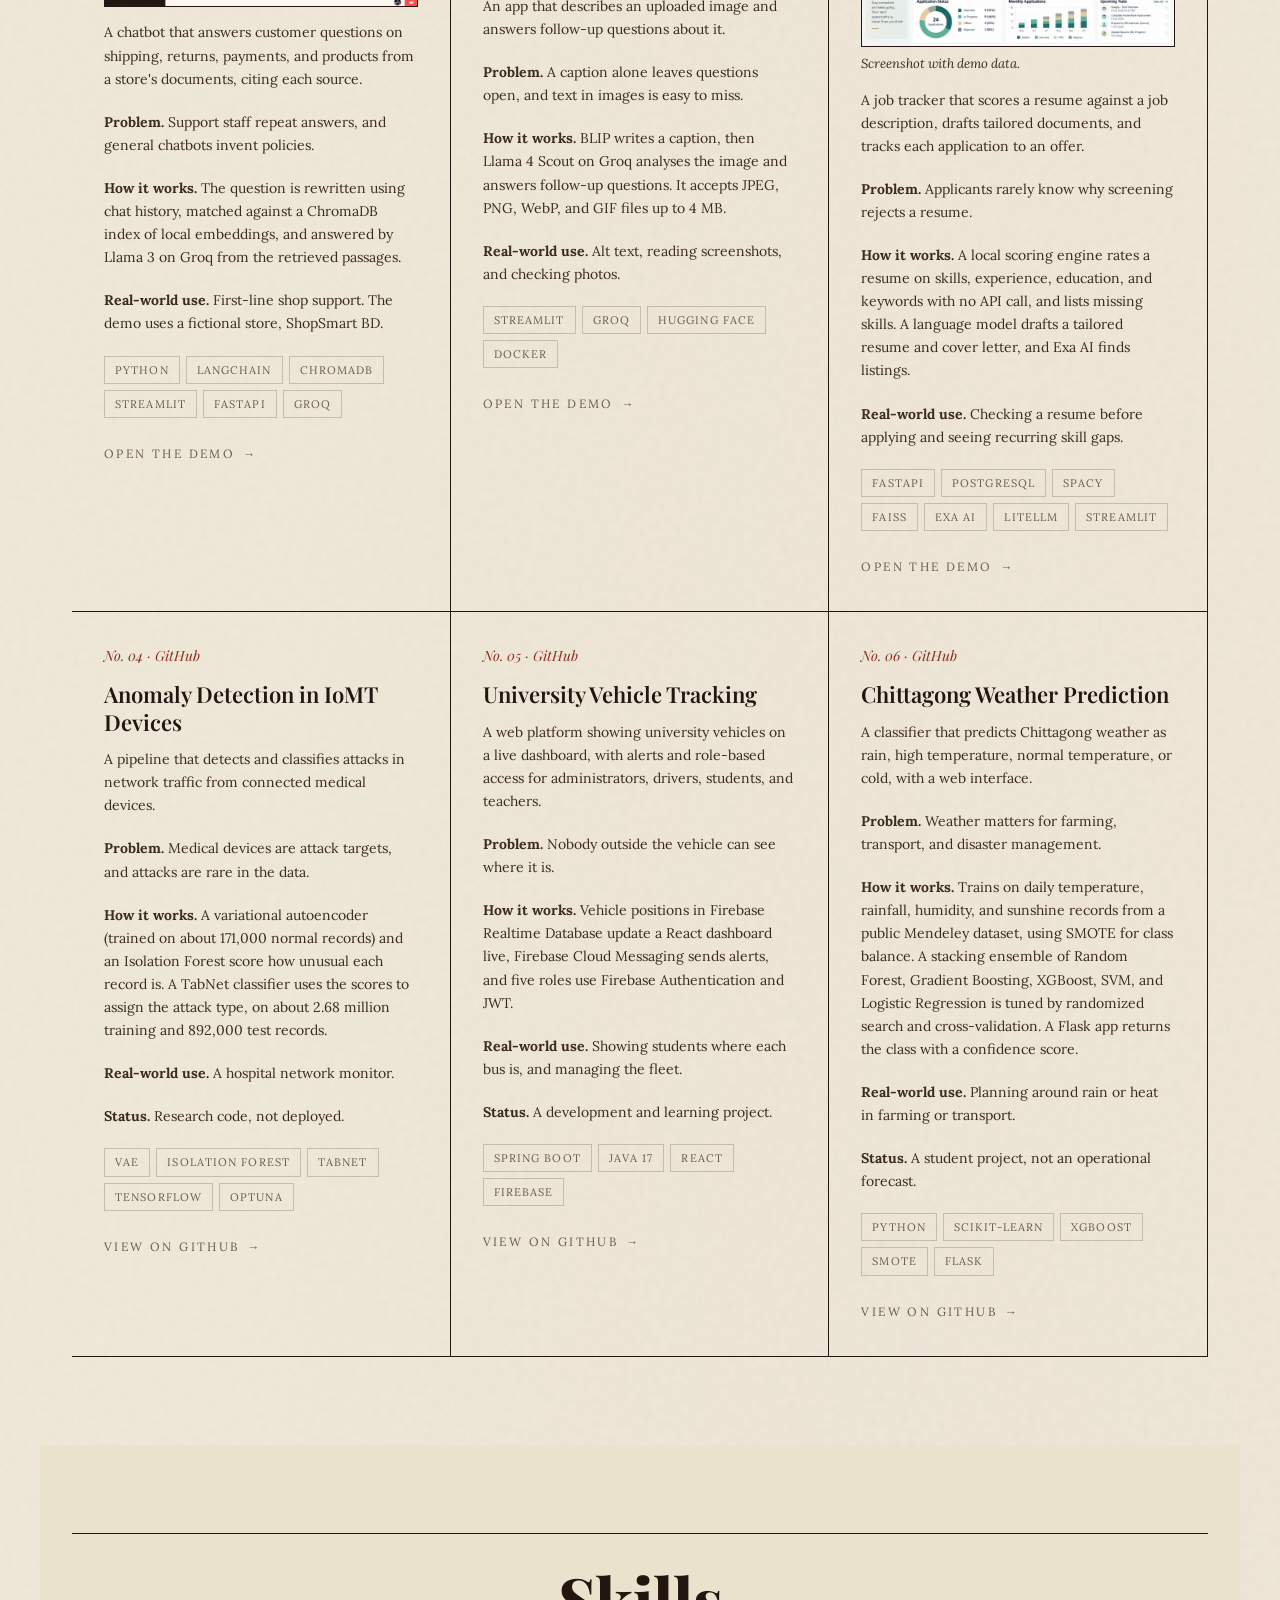
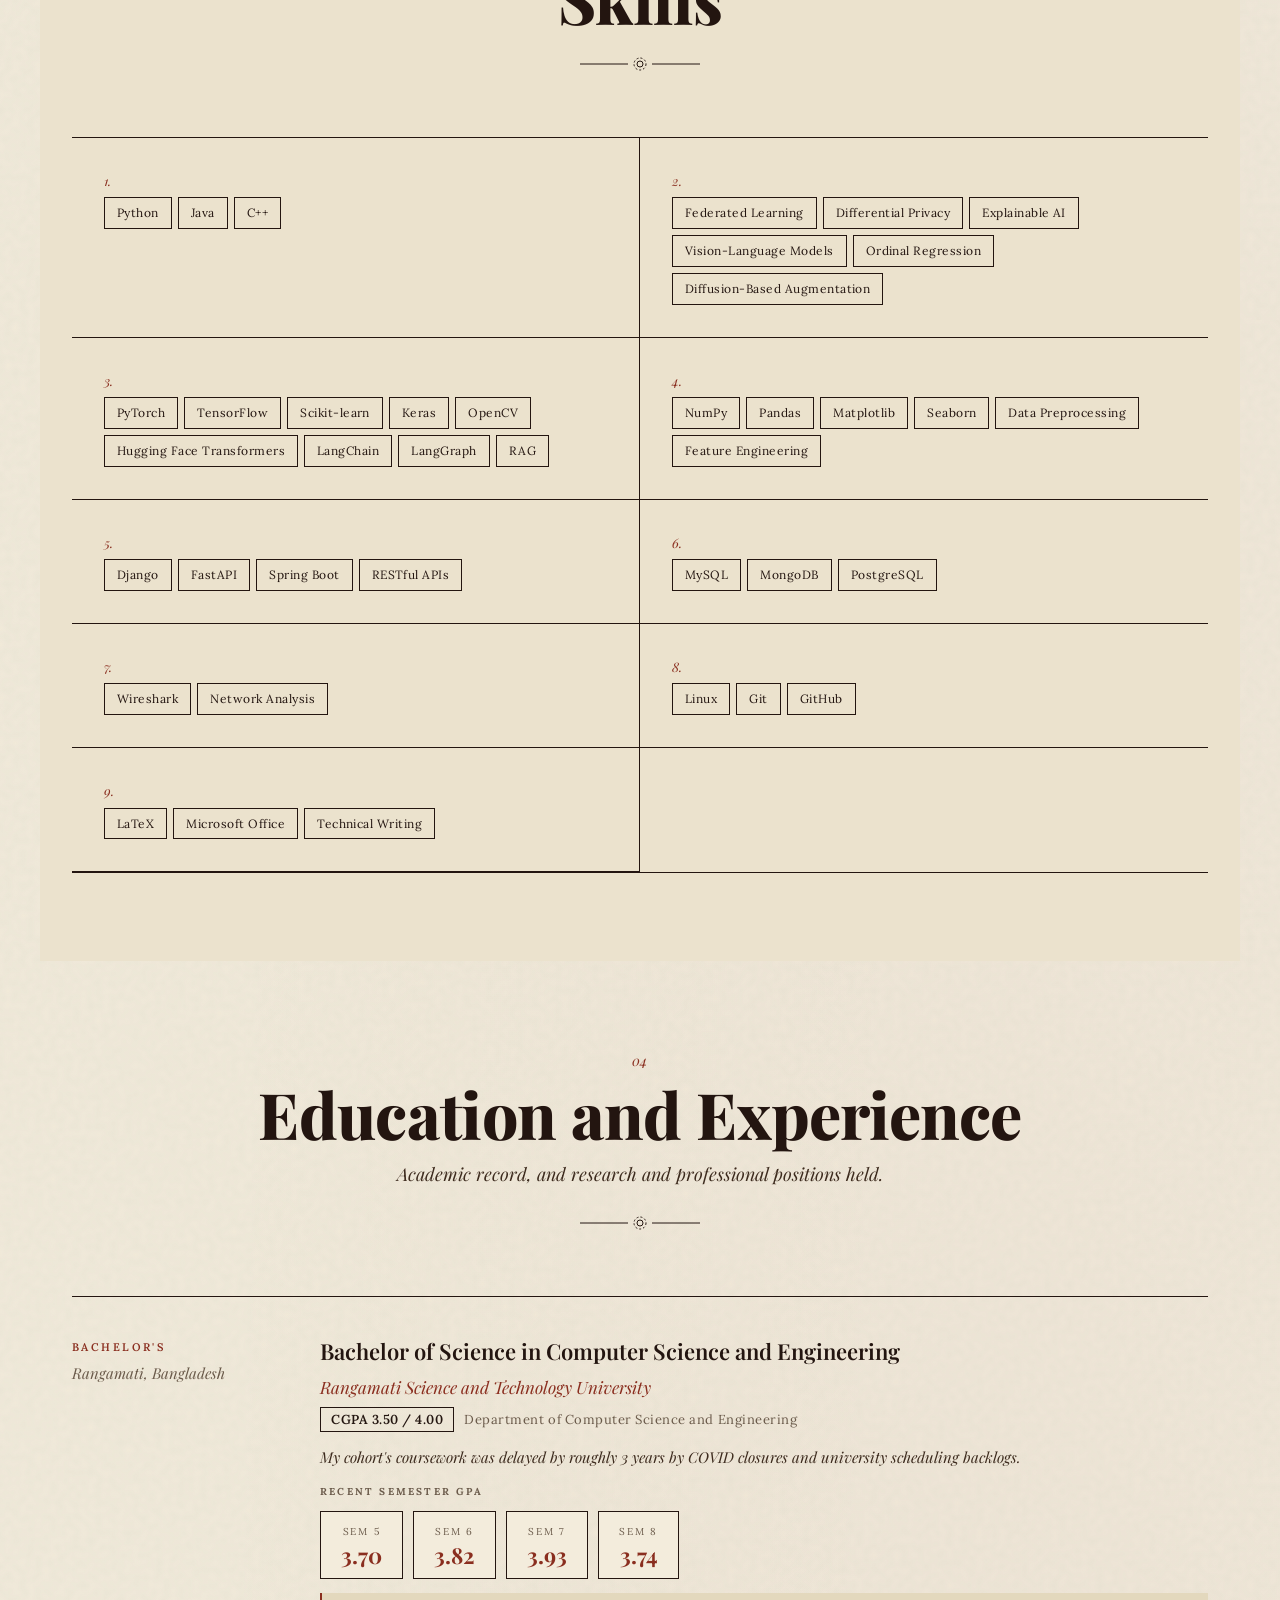
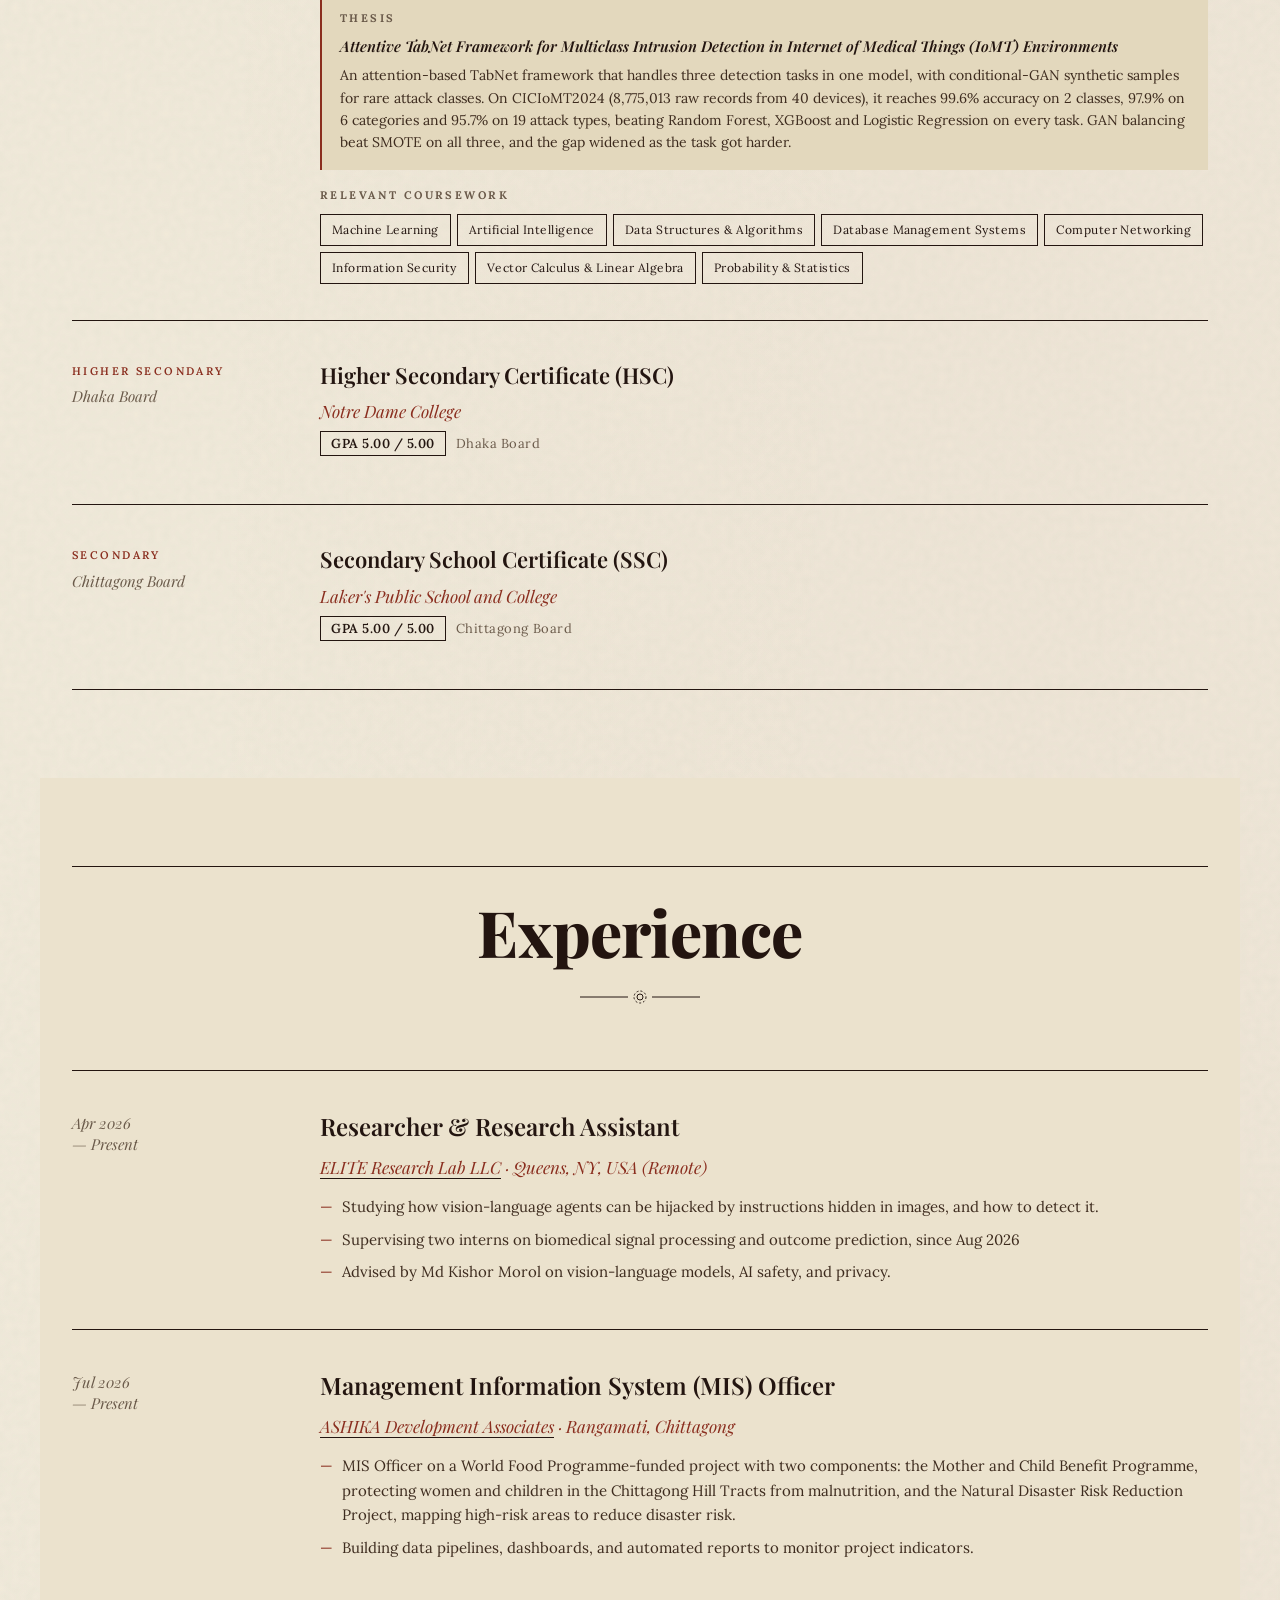
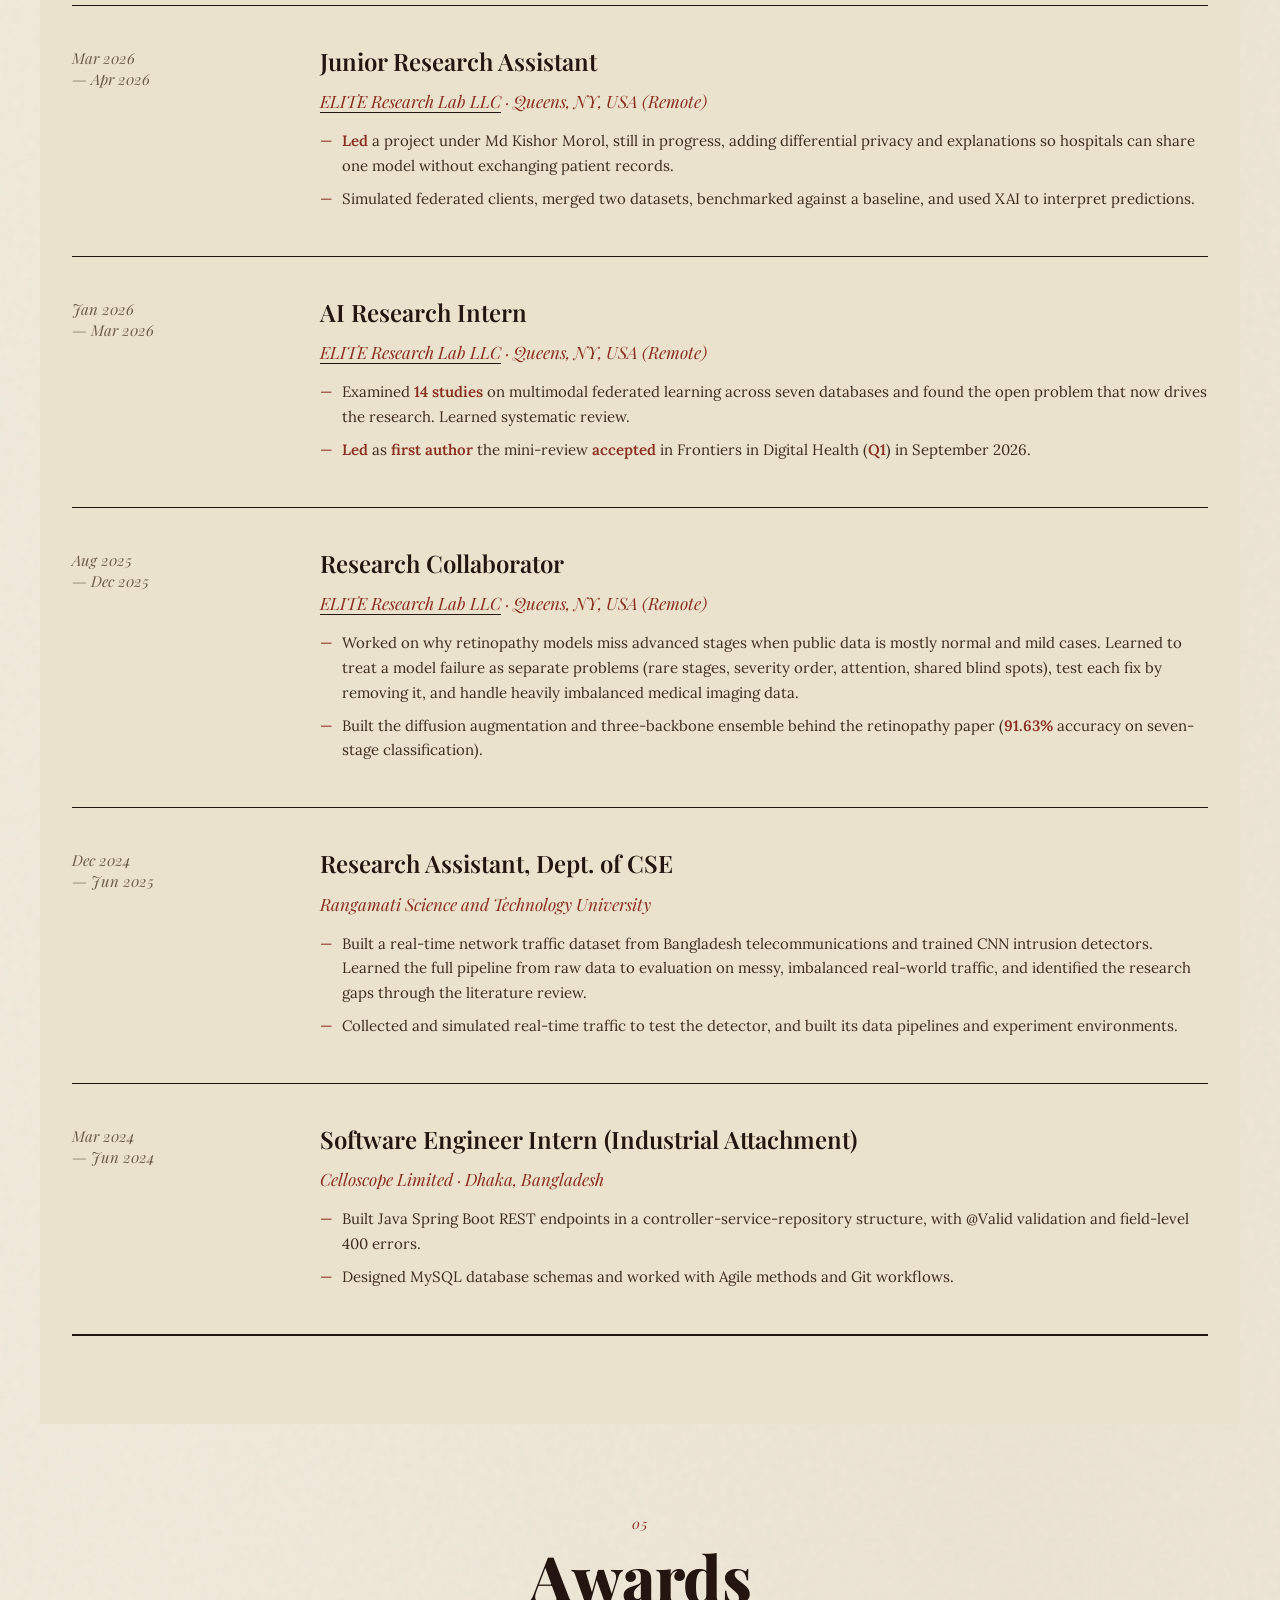
==== commit 25bd2f99: "Shorter text, merged pages and continuous scrolling home page - Home page now scrolls through every " ====
--- a/index.html
+++ b/index.html
@@ -1,198 +1,784 @@
 <!DOCTYPE html>
+
 <html lang="en"><head>
-<meta charset="UTF-8">
-<meta name="viewport" content="width=device-width, initial-scale=1.0">
+<meta charset="utf-8"/>
+<meta content="width=device-width, initial-scale=1.0" name="viewport"/>
 <title>Auntor Chakma · AI Researcher</title>
-<link rel="preconnect" href="https://fonts.googleapis.com">
-<link rel="preconnect" href="https://fonts.gstatic.com" crossorigin="">
-<link rel="stylesheet" href="https://fonts.googleapis.com/css2?family=Lora:ital,wght@0,400;0,500;0,600;0,700;1,400;1,500;1,600&family=Playfair+Display:ital,wght@0,400;0,500;0,600;0,700;0,800;0,900;1,400;1,700&display=swap">
-<link rel="stylesheet" href="assets/css/main.css">
+<link href="https://fonts.googleapis.com" rel="preconnect"/>
+<link crossorigin="" href="https://fonts.gstatic.com" rel="preconnect"/>
+<link href="https://fonts.googleapis.com/css2?family=Lora:ital,wght@0,400;0,500;0,600;0,700;1,400;1,500;1,600&amp;family=Playfair+Display:ital,wght@0,400;0,500;0,600;0,700;0,800;0,900;1,400;1,700&amp;display=swap" rel="stylesheet"/>
+<link href="assets/css/main.css?v=3" rel="stylesheet"/>
 </head>
 <body>
-
 <!-- Cursor -->
 <div class="cursor-ring" id="cursorRing"></div>
 <div class="cursor-dot" id="cursorDot"></div>
-
 <!-- Progress -->
 <div class="progress" id="progress"></div>
+<nav aria-label="Primary" class="masthead">
+<div class="masthead-inner">
+<a class="brand" href="index.html">Auntor Chakma</a>
+<button aria-label="Toggle menu" class="nav-toggle" data-hover="" id="navToggle"><span></span><span></span><span></span></button>
+<ul class="nav-links" id="navLinks"><li><a data-nav="" href="#about">About</a></li><li><a data-nav="" href="#research">Research</a></li><li><a data-nav="" href="#projects">Projects &amp; Skills</a></li><li><a data-nav="" href="#education">Education &amp; Experience</a></li><li><a data-nav="" href="#awards">Awards</a></li><li><a data-nav="" href="#leadership">Leadership</a></li><li><a data-nav="" href="#references">References</a></li><li><a data-nav="" href="#contact">Contact</a></li></ul>
+</div>
+</nav>
+<header class="hero" id="top">
+<div class="dateline">
+<span>Auntor Chakma — AI Researcher</span>
+<span>Dhaka, Bangladesh</span>
+</div>
+<div class="nameplate">
+<h1>Auntor Chakma</h1>
+<div class="subhead">Applied AI · Biomedical Application · Trustworthy AI · Large Language Models · Vision-Language Models</div>
+<svg class="ornament" fill="none" stroke="currentColor" stroke-width="1" viewbox="0 0 120 18">
+<line x1="0" x2="48" y1="9" y2="9"></line>
+<circle cx="60" cy="9" r="3"></circle>
+<circle cx="60" cy="9" r="6" stroke-dasharray="2 2"></circle>
+<line x1="72" x2="120" y1="9" y2="9"></line>
+</svg>
+</div>
+<div class="hero-grid">
+<div class="lede">
+<p>I work on explainable AI, vision-language models, large language models, and AI agents, where decisions must be both accurate and interpretable.</p>
+<p>This page documents my research, projects, and academic record.</p>
+</div>
+<div class="portrait" data-hover="">
+<div class="portrait-frame">
+<img alt="Auntor Chakma" src="assets/uploads/Auntor.PNG.jpeg"/>
+</div>
+<div class="portrait-cap">
+<strong>Auntor Chakma</strong>
+</div>
+</div>
+<div class="details">
+<dl>
+<div class="detail-row"><dt>Currently</dt><dd>Researcher and Research Assistant · ELITE Research Lab LLC · Queens, NY, USA (Remote)<br/>Management Information System Officer · ASHIKA Development Associates · Rangamati, Chittagong</dd></div>
+<div class="detail-row"><dt>Since</dt><dd>Aug 2025 (ELITE Lab) · Jul 2026 (ASHIKA)</dd></div>
+<div class="detail-row"><dt>Tests</dt><dd>GRE: 316/340 (Quantitative Reasoning: 167, Verbal Reasoning: 149)</dd></div>
+<div class="detail-row"><dt>Education</dt><dd>B.Sc. (Engineering), CSE · RMSTU</dd></div>
+<div class="detail-row"><dt>Located</dt><dd>Dhaka, Bangladesh</dd></div>
+<div class="detail-row"><dt>Seeking</dt><dd>Research-based graduate positions in Computer Science (master's or doctoral), focusing on multimodal AI, vision-language models, trustworthy AI, and AI safety</dd></div>
+<div class="detail-row"><dt>Email</dt><dd><a href="mailto:auntorchakma@gmail.com">auntorchakma@gmail.com</a><br/><a href="mailto:auntor.chakma@elitelab.ai">auntor.chakma@elitelab.ai</a></dd></div>
+<div class="detail-row"><dt>Scholar</dt><dd><a href="https://scholar.google.com/citations?user=zhwU8sUAAAAJ&amp;hl=en" rel="noopener" target="_blank">Google Scholar</a></dd></div>
+<div class="detail-row"><dt>ORCID</dt><dd><a href="https://orcid.org/0009-0002-8220-8122" rel="noopener" target="_blank">0009-0002-8220-8122</a></dd></div>
+<div class="detail-row"><dt>GitHub</dt><dd><a href="https://github.com/auntor101" rel="noopener" target="_blank">@auntor101</a></dd></div>
+</dl>
+<div class="hero-cta">
+<a class="btn solid" data-hover="" href="assets/uploads/Auntor_Chakma.pdf" rel="noopener" target="_blank"><span>Download CV (Updated September 2026) →</span></a>
+<a class="btn" data-hover="" href="#contact"><span>Get in Touch</span></a>
+</div>
+</div>
+</div>
+</header>
+<section class="chapter" id="about">
+<div class="chapter-header reveal">
+<div class="chapter-no">01</div>
+<h2 class="chapter-title">About</h2>
+<div class="chapter-sub">Research background, experience, and current focus.</div>
+<svg class="ornament" fill="none" stroke="currentColor" stroke-width="1" viewbox="0 0 120 18">
+<line x1="0" x2="48" y1="9" y2="9"></line><circle cx="60" cy="9" r="3"></circle><circle cx="60" cy="9" r="6" stroke-dasharray="2 2"></circle><line x1="72" x2="120" y1="9" y2="9"></line>
+</svg>
+</div>
+<div class="refs-grid stats">
+<div class="ref-card reveal"><h4>3</h4><div class="ttl">papers, two accepted and one published</div></div>
+<div class="ref-card reveal reveal-delay-1"><h4>1st</h4><div class="ttl">author on both accepted papers</div></div>
+<div class="ref-card reveal reveal-delay-2"><h4>2</h4><div class="ttl">research interns supervised at ELITE Research Lab</div></div>
+</div>
+<div class="about-grid">
+<div class="bio-prose reveal">
+<p>I'm Auntor Chakma, a Researcher and Research Assistant at <a href="https://elitelab.ai/" rel="noopener" target="_blank">ELITE Research Lab</a>, working on trustworthy multimodal AI. My papers so far cover federated learning and explainable AI in healthcare. I am moving toward vision-language models and AI safety. Code is on GitHub, with three live demos under Projects.</p>
+<p>I grew up in Rangamati, in the Chittagong Hill Tracts, where specialist care is hard to reach. My lung-sound project aims at a tool a clinic health worker could run and understand.</p>
 
-<nav class="masthead" aria-label="Primary">
-  <div class="masthead-inner">
-    <a href="index.html" class="brand">Auntor Chakma</a>
-    <button class="nav-toggle" id="navToggle" aria-label="Toggle menu" data-hover=""><span></span><span></span><span></span></button>
-    <ul class="nav-links" id="navLinks">
-      <li><a href="index.html" data-nav="">About</a></li>
-      <li><a href="interests.html" data-nav="">Interests</a></li>
-      <li><a href="publications.html" data-nav="">Publications</a></li>
-      <li><a href="projects.html" data-nav="">Projects</a></li>
-      <li><a href="experience.html" data-nav="">Experience</a></li>
-      <li><a href="education.html" data-nav="">Education</a></li>
-      <li><a href="skills.html" data-nav="">Skills</a></li>
-      <li><a href="awards.html" data-nav="">Awards</a></li>
-      <li><a href="leadership.html" data-nav="">Leadership</a></li>
-      <li><a href="references.html" data-nav="">References</a></li>
-      <li><a href="#contact" data-nav="">Contact</a></li>
-    </ul>
-  </div>
-</nav>
+<p>I am a Researcher and Research Assistant at <a href="https://elitelab.ai/" rel="noopener" target="_blank">ELITE Research Lab</a> (New York, remote), and Management Information System (MIS) Officer on the World Food Programme (WFP)-funded Mother and Child Benefit Programme and Natural Disaster Risk Reduction Project, run by <a href="https://ashikacht.org/" rel="noopener" target="_blank">ASHIKA Development Associates</a> in Rangamati. I hold a B.Sc. in Computer Science and Engineering from Rangamati Science and Technology University.</p>
+<p>I am looking for research-based master's or doctoral positions in Computer Science (multimodal AI, vision-language models, trustworthy AI, AI safety). Supervisors and collaborators can email me.</p>
+</div>
+<aside class="reveal reveal-delay-1">
+<button class="timeline-toggle" data-hover="" id="tlToggle">
+<span>Recent News</span>
+<span aria-hidden="true" class="plus">+</span>
+</button>
+<div class="timeline" id="timeline">
+<div class="timeline-item"><div class="yr">2026<small>Sep</small></div><div><p>"Multimodal Federated Learning with Privacy-Preserving Mechanisms in Healthcare: A Mini Review of Convergence, Challenges, and Future Directions" <span class="hl">accepted</span> in <a href="https://www.frontiersin.org/journals/digital-health" rel="noopener" style="color:inherit;border-bottom:1px solid var(--rule);" target="_blank">Frontiers in Digital Health</a> .</p></div></div>
+<div class="timeline-item"><div class="yr">2026<small>9 Aug</small></div><div><p>"An Ensemble Approach for Diabetic Retinopathy Severity Classification with Diffusion-Based Augmentation and Explainability" <span class="hl">accepted</span> in <a href="https://hightechjournal.org/" rel="noopener" style="color:inherit;border-bottom:1px solid var(--rule);" target="_blank">HighTech and Innovation Journal</a> (<span class="hl">Q1</span>, <span class="hl">Scopus-indexed</span>).</p></div></div>
+<div class="timeline-item"><div class="yr">2026<small>Aug</small></div><div><p>Started supervising two research interns on biomedical signal processing at <a href="https://elitelab.ai/" rel="noopener" style="color:inherit;border-bottom:1px solid var(--rule);" target="_blank">ELITE Research Lab</a>.</p></div></div>
+<div class="timeline-item"><div class="yr">2026<small>Jul</small></div><div><p>Joined <a href="https://ashikacht.org/" rel="noopener" style="color:inherit;border-bottom:1px solid var(--rule);" target="_blank">ASHIKA Development Associates</a> as MIS Officer on a World Food Programme-funded project with two components, the Mother and Child Benefit Programme and the Natural Disaster Risk Reduction Project, in Rangamati.</p></div></div>
+<div class="timeline-item"><div class="yr">2026<small>Apr</small></div><div><p><span class="hl">Promoted</span> to Researcher &amp; Research Assistant at <a href="https://elitelab.ai/" rel="noopener" style="color:inherit;border-bottom:1px solid var(--rule);" target="_blank">ELITE Research Lab</a>.</p></div></div>
+<div class="timeline-item"><div class="yr">2026<small>10 Jan</small></div><div><p>"A Deep Learning-Based Framework for Bangla Vehicle License Plate Detection and Recognition" <span class="hl">published</span> in <a href="https://link.springer.com/book/10.1007/978-3-032-11355-9" rel="noopener" style="color:inherit;border-bottom:1px solid var(--rule);" target="_blank">Springer CCIS</a>, vol. 2683.</p></div></div>
+<div class="timeline-item"><div class="yr">2026<small>Jan</small></div><div><p>Joined <a href="https://elitelab.ai/" rel="noopener" style="color:inherit;border-bottom:1px solid var(--rule);" target="_blank">ELITE Research Lab</a> as AI Research Intern.</p></div></div>
+<div class="timeline-item"><div class="yr">2025<small>Aug – Dec</small></div><div><p>Joined <a href="https://elitelab.ai/" rel="noopener" style="color:inherit;border-bottom:1px solid var(--rule);" target="_blank">ELITE Research Lab</a> as a Research Collaborator.</p></div></div>
+<div class="timeline-item"><div class="yr">2025<small>Jun</small></div><div><p>Left my research assistant role at Rangamati Science and Technology University after defending my B.Sc. thesis.</p></div></div>
+<div class="timeline-item"><div class="yr">2024<small>Dec</small></div><div><p>Joined Rangamati Science and Technology University as a Research Assistant, building a Bangladeshi telecom traffic dataset to detect malicious traffic.</p></div></div>
+</div>
+</aside>
+</div>
+</section>
+<section class="chapter alt-bg" id="mentors">
+<div class="chapter-header reveal">
+<div class="chapter-no"> </div>
+<h2 class="chapter-title">Mentors</h2>
+<svg class="ornament" fill="none" stroke="currentColor" stroke-width="1" viewbox="0 0 120 18">
+<line x1="0" x2="48" y1="9" y2="9"></line><circle cx="60" cy="9" r="3"></circle><circle cx="60" cy="9" r="6" stroke-dasharray="2 2"></circle><line x1="72" x2="120" y1="9" y2="9"></line>
+</svg>
+</div>
+<div class="prose reveal">
+<p>My mentor is <a href="https://kishormorol.github.io/" rel="noopener" target="_blank">Md Kishor Morol</a>, a PhD student at Cornell University and Researcher at Meta FAIR, and Assistant Professor (on leave) at AIUB, who founded <a href="https://elitelab.ai/" rel="noopener" target="_blank">ELITE Research Lab</a>. He supervised my federated learning work, co-authored the Frontiers in Digital Health review, and now advises me on vision-language models, AI safety, and privacy. He also oversees the two interns I supervise.</p>
+<p><a href="https://rmstu.ac.bd/profile/mynoddin" rel="noopener" target="_blank">Md Mynoddin</a> supervised my B.Sc. thesis, and <a href="https://rmstu.ac.bd/profile/tanjim" rel="noopener" target="_blank">Dr. Tanjim Mahmud</a> co-authored the Bangla license plate paper.</p>
+</div>
+</section>
+<section class="chapter" id="research">
+<div class="chapter-header reveal">
+<div class="chapter-no">02</div>
+<h2 class="chapter-title">Research</h2>
+<div class="chapter-sub">Focus areas, papers, and ongoing work.</div>
+<svg class="ornament" fill="none" stroke="currentColor" stroke-width="1" viewbox="0 0 120 18">
+<line x1="0" x2="48" y1="9" y2="9"></line><circle cx="60" cy="9" r="3"></circle><circle cx="60" cy="9" r="6" stroke-dasharray="2 2"></circle><line x1="72" x2="120" y1="9" y2="9"></line>
+</svg>
+</div>
+<div class="interests">
+<div class="interest-block reveal">
+<h3><span class="sn">1.</span> Primary Focus</h3>
+<div class="tag-list">
+<span class="tag primary" data-hover="">Multimodal AI</span>
+<span class="tag primary" data-hover="">Vision-Language Models (VLMs)</span>
+<span class="tag primary" data-hover="">Large Language Models</span>
+<span class="tag primary" data-hover="">Trustworthy AI</span>
+<span class="tag primary" data-hover="">AI Safety</span>
+</div>
+</div>
+<div class="interest-block reveal reveal-delay-1">
+<h3><span class="sn">2.</span> Secondary Focus</h3>
+<div class="tag-list">
+<span class="tag" data-hover="">Federated Learning</span>
+<span class="tag" data-hover="">Computer Vision</span>
+<span class="tag" data-hover="">Network &amp; AI Security</span>
+</div>
+</div>
+<div class="interest-block reveal">
+<p>I study multimodal and vision-language models, mainly in healthcare and AI agents, for interpretability, trustworthiness, AI safety, and privacy.</p>
+</div>
+<div class="interest-block reveal reveal-delay-1">
+<h3><span class="sn">3.</span> Real-world applications</h3>
+<div class="exp-content"><ul>
+<li>A health worker with no specialist nearby could record a patient's breathing and get a classification with an explanation.</li>
+<li>Public fundus datasets are mostly normal and mild cases, so models miss advanced diabetic retinopathy. Our paper generates rare-stage images and trains the model to attend to lesions, beating standard augmentation by 4.65%.</li>
+<li>Hospitals can train one model without sharing patient records, but updates can still leak information. Only one of the eight empirical studies in our review used a formal privacy mechanism.</li>
+<li>An AI agent that reads the screen can be hijacked by text hidden in an image. Flagging such text before agents act would make them safer to rely on.</li>
+<li>My thesis model detected attacks on Internet of Medical Things devices with 99.6% accuracy on 2 classes, 97.9% on 6 categories, and 95.7% on 19 attack types.</li>
+</ul></div>
+</div>
+</div>
+</section><section class="chapter alt-bg" id="publications">
+<div class="chapter-header reveal">
+<div class="chapter-no"> </div>
+<h2 class="chapter-title">Publications</h2>
 
-<header id="top" class="hero">
-  <div class="dateline">
-    <span>Auntor Chakma — AI Researcher</span>
-    <span>Dhaka, Bangladesh</span>
-  </div>
+<svg class="ornament" fill="none" stroke="currentColor" stroke-width="1" viewbox="0 0 120 18">
+<line x1="0" x2="48" y1="9" y2="9"></line><circle cx="60" cy="9" r="3"></circle><circle cx="60" cy="9" r="6" stroke-dasharray="2 2"></circle><line x1="72" x2="120" y1="9" y2="9"></line>
+</svg>
+</div>
+<div class="pub-filters reveal" role="tablist">
+<button class="filter-btn active" data-filter="all" data-hover="">All Writings</button>
+<button class="filter-btn" data-filter="published" data-hover="">Published</button>
+<button class="filter-btn" data-filter="accepted" data-hover="">Accepted</button>
+<button class="filter-btn" data-filter="ongoing" data-hover="">Ongoing Research</button>
+<button class="filter-btn" data-filter="thesis" data-hover="">Thesis</button>
+<button class="filter-btn" data-filter="2026" data-hover="">2026</button>
+</div>
+<div class="publications" id="pubs">
+<article class="pub-card reveal" data-hover="" data-status="accepted" data-year="2026">
+<div class="pub-year">2026<small>Accepted</small></div>
+<div>
+<div class="pub-meta">
+<span class="pub-badge accepted">Accepted</span>
+<span class="pub-type"><a href="https://hightechjournal.org/" rel="noopener" style="color:inherit;border-bottom:1px solid var(--rule);" target="_blank">HighTech and Innovation Journal</a> · <span class="hl">Q1</span>, <span class="hl">Scopus-indexed</span></span>
+</div>
+<h3>An Ensemble Approach for Diabetic Retinopathy Severity Classification with Diffusion-Based Augmentation and Explainability</h3>
+<p class="pub-authors"><strong>Auntor Chakma</strong>, Diya Rahman, T. H. Liew</p>
+<p class="pub-venue"><span class="hl">Accepted</span> 9 August 2026</p>
+<details class="writeup">
+<summary>Show abstract</summary>
+<p>Public fundus-image datasets are dominated by normal and mild cases, so models trained on them read common stages well but miss advanced disease, the stages where a missed reading matters most. This paper treats that failure as four separate problems rather than one: too few examples of rare stages, a severity scale that ordinary classifiers treat as unrelated categories, no way to check where a model is actually looking, and single models that share the same blind spots. Each gets its own fix: Stable Diffusion 2.1 with ControlNet generates additional minority-class images, an ordinal loss teaches the model that stages progress rather than sit as unrelated labels, lesion masks direct attention during training rather than only explaining it afterward, and three architecturally different backbones are combined through a learned meta-learner instead of a fixed voting rule. On 1,437 fundus photographs from Hospital de Clínicas, Paraguay, the combination reaches 91.63% accuracy and an AUC of 0.9920 on held-out images, cuts the ordinal model's mean error from 0.78 to 0.46 stages, and, at matched training-set size, beats standard image augmentation by 4.65% absolute accuracy. To our knowledge, no prior published pipeline combines all four elements for seven-stage classification, and removing any one of them measurably hurt accuracy.</p>
+</details>
+<figure class="fig"><a href="assets/img/ga-dr-ensemble.webp" rel="noopener" target="_blank"><img alt="Graphical abstract of the diabetic retinopathy ensemble paper" src="assets/img/ga-dr-ensemble.webp"/></a></figure>
+</div>
+<span class="pub-link" data-hover="">Accepted</span>
+</article>
+<article class="pub-card reveal" data-hover="" data-status="accepted" data-year="2026">
+<div class="pub-year">2026<small>Accepted</small></div>
+<div>
+<div class="pub-meta">
+<span class="pub-badge accepted">Accepted</span>
+<span class="pub-type"><a href="https://www.frontiersin.org/journals/digital-health" rel="noopener" style="color:inherit;border-bottom:1px solid var(--rule);" target="_blank">Frontiers in Digital Health</a> · <span class="hl">Q1</span> · <span class="hl">Impact Factor 5.2</span> · <span class="hl">CiteScore 6.8</span></span>
+</div>
+<h3>Multimodal Federated Learning with Privacy-Preserving Mechanisms in Healthcare: A Mini Review of Convergence, Challenges, and Future Directions</h3>
+<p class="pub-authors"><strong>Auntor Chakma</strong>, F. T. Z. Moon, F. Jahan, M. K. Morol, T. H. Liew, D. Nandi, A. A. Jubair, M. Rahman</p>
+<p class="pub-venue"><span class="hl">Accepted</span> September 2026. First author, from literature search to written review, in a three-month ELITE internship.</p>
+<details class="writeup">
+<summary>Show abstract</summary>
+<p>Hospitals hold scan images, health records, and genomic data that improve diagnosis when combined, but each data type carries a different amount of patient-identifiable information, and most federated systems protect all of them with a single shared privacy setting. This mini-review searched seven databases and examined 14 studies published between 2020 and early 2026 (eight reporting original results and six providing field-level context) to find out how far the field has actually gone. Federated training proved stable at real scale, with one glioblastoma imaging federation holding steady across 71 hospitals, and multimodal models beat single-modality ones in most direct comparisons reported. Privacy design told a different story. Only 1 of the 8 empirical studies (12.5%) applied a formal privacy mechanism to model updates at all, and none of them gave different data types their own privacy protection, so a scan and a heart-rate reading were treated the same. The review reports this as an open question rather than a proven flaw.</p>
+</details>
+<figure class="fig"><a href="assets/img/ga-mfl-review.webp" rel="noopener" target="_blank"><img alt="Graphical abstract of the multimodal federated learning mini review" src="assets/img/ga-mfl-review.webp"/></a></figure>
+</div>
+<span class="pub-link" data-hover="">Accepted</span>
+</article>
+<article class="pub-card reveal" data-hover="" data-status="published" data-year="2026">
+<div class="pub-year">2026<small>Conference</small></div>
+<div>
+<div class="pub-meta">
+<span class="pub-badge published">Published</span>
+<span class="pub-type"><a href="https://link.springer.com/book/10.1007/978-3-032-11355-9" rel="noopener" style="color:inherit;border-bottom:1px solid var(--rule);" target="_blank">Springer CCIS</a>, vol. 2683 (ICDSAIA 2025, pp. 220–235)</span>
+</div>
+<h3>A Deep Learning–Based Framework for Bangla Vehicle License Plate Detection and Recognition</h3>
+<p class="pub-authors">Sagar Mohajan, G. M. Sakhawat Hossain, Md Mynoddin, Rishita Chakma, Tanjim Mahmud, Punam Kanungoe, <strong>Auntor Chakma</strong></p>
+<p class="pub-venue"><span class="hl">Published</span> 10 January 2026. My role: model development, and writing and figures.</p>
+<details class="writeup">
+<summary>Show abstract</summary>
+<p>Automated license-plate recognition built for Latin scripts performs poorly on Bangla plates, where character shapes, ligatures, and inconsistent plate quality across Bangladeshi vehicles break the assumptions those systems rely on. This work builds an end-to-end pipeline specifically for that script: an image-restoration stage first corrects the blur, low light, and motion artefacts typical of roadside camera captures, and a sequence-recognition model then reads the restored plate as an ordered character sequence rather than a set of isolated glyphs. On a synthetic Bangla license-plate dataset built to reflect that variability, the pipeline reaches 96% character-level accuracy, giving a practical basis for local vehicle-identification systems that existing Latin-script recognizers cannot serve.</p>
+</details>
+</div>
+<a class="pub-link" data-hover="" href="https://link.springer.com/chapter/10.1007/978-3-032-11355-9_16" rel="noopener" target="_blank">Read <span class="arrow">→</span></a>
+</article>
+<article class="pub-card reveal" data-hover="" data-status="ongoing" data-year="2026">
+<div class="pub-year">2026<small>Ongoing</small></div>
+<div>
+<div class="pub-meta">
+<span class="pub-badge ongoing">Ongoing Research</span>
+<span class="pub-type">ELITE Research Lab LLC</span>
+</div>
+<h3>Visual Prompt Injection in Multimodal AI Agents</h3>
+<p class="pub-authors"><strong>Auntor Chakma</strong>, mentored by Md Kishor Morol</p>
+<p class="pub-venue">Early-stage project on how vision-language agents can be steered by instructions hidden in images.</p>
+<details class="writeup">
+<summary>Show description</summary>
+<p>AI agents that read screens through a vision-language model can be steered by instructions hidden in an image. This project measures how often open agents obey such instructions, which kinds succeed, and whether attention flags the injected region before the agent acts. The aim is a benchmark and a check that flags a compromised screen.</p>
+</details>
+</div>
+<span class="pub-link" data-hover="">Early Stage</span>
+</article>
+<article class="pub-card reveal" data-hover="" data-status="ongoing" data-year="2026">
+<div class="pub-year">2026<small>Ongoing</small></div>
+<div>
+<div class="pub-meta">
+<span class="pub-badge ongoing">Ongoing Research</span>
+<span class="pub-type">ELITE Research Lab LLC</span>
+</div>
+<h3>Signal Processing on Medical Equipment for Outcome Prediction</h3>
+<p class="pub-authors"><strong>Auntor Chakma</strong> (supervising), with two research interns</p>
+<p class="pub-venue">Combines the ICBHI, KAUH and RD@TR lung-sound datasets and extends Pulmo-TS2ONN (IEEE TIM 2024) into one model that classifies lung disorders from breathing sounds, cheaply and with explanations. Started August 2026, targeting a Springer Nature journal.</p>
+</div>
+<span class="pub-link" data-hover="">In Progress</span>
+</article>
+<article class="pub-card reveal" data-hover="" data-status="thesis">
+<div class="pub-year">Thesis</div>
+<div>
+<div class="pub-meta">
+<span class="pub-badge thesis">Thesis</span>
+<span class="pub-type">Undergraduate Thesis</span>
+</div>
+<h3>Attentive TabNet Framework for Multiclass Intrusion Detection in Internet of Medical Things (IoMT) Environments</h3>
+<p class="pub-authors"><strong>Auntor Chakma</strong>, B.Sc. thesis, Rangamati Science and Technology University · Supervisor: Md Mynoddin</p>
+<p class="pub-venue">An attention-based TabNet framework with conditional-GAN synthetic samples for rare attack classes, reaching <span class="hl">99.6%</span> accuracy on 2 classes, <span class="hl">97.9%</span> on 6 categories and <span class="hl">95.7%</span> on 19 attack types.</p>
+<details class="writeup">
+<summary>Show description</summary>
+<p>An attention-based TabNet framework that handles three detection tasks in one model, with conditional-GAN synthetic samples for rare attack classes. On CICIoMT2024 (8,775,013 raw records from 40 devices), it reaches 99.6% accuracy on 2 classes, 97.9% on 6 categories and 95.7% on 19 attack types, beating Random Forest, XGBoost and Logistic Regression on every task. GAN balancing beat SMOTE on all three, and the gap widened as the task got harder.</p>
+</details>
+<figure class="fig"><a href="assets/img/ga-thesis-tabnet.webp" rel="noopener" target="_blank"><img alt="Graphical abstract of the Attentive TabNet thesis" src="assets/img/ga-thesis-tabnet.webp"/></a></figure>
+</div>
+</article>
+</div>
+</section><section class="chapter" id="projects">
+<div class="chapter-header reveal">
+<div class="chapter-no">03</div>
+<h2 class="chapter-title">Projects and Skills</h2>
+<div class="chapter-sub">Selected projects and working prototypes, and the tools behind them.</div>
+<svg class="ornament" fill="none" stroke="currentColor" stroke-width="1" viewbox="0 0 120 18">
+<line x1="0" x2="48" y1="9" y2="9"></line><circle cx="60" cy="9" r="3"></circle><circle cx="60" cy="9" r="6" stroke-dasharray="2 2"></circle><line x1="72" x2="120" y1="9" y2="9"></line>
+</svg>
+</div>
+<div class="projects-grid">
+<a class="project reveal" data-hover="" href="https://smartshop-rag-chatbot.streamlit.app/" rel="noopener" target="_blank">
+<div class="p-num">No. 01 · Live</div>
+<h3>AI Customer Support Chatbot (RAG)</h3>
+<figure class="fig"><img alt="Screenshot of the ShopSmart BD support chatbot" loading="lazy" src="assets/img/shot-shopsmart.webp"/></figure>
+<p>A chatbot that answers customer questions on shipping, returns, payments, and products from a store's documents, citing each source.</p>
+<p><strong>Problem.</strong> Support staff repeat answers, and general chatbots invent policies.</p>
+<p><strong>How it works.</strong> The question is rewritten using chat history, matched against a ChromaDB index of local embeddings, and answered by Llama 3 on Groq from the retrieved passages.</p>
+<p><strong>Real-world use.</strong> First-line shop support. The demo uses a fictional store, ShopSmart BD.</p>
+<div class="p-stack"><span>Python</span><span>LangChain</span><span>ChromaDB</span><span>Streamlit</span><span>FastAPI</span><span>Groq</span></div>
+<span class="p-link">Open the demo <span class="arrow">→</span></span>
+</a>
+<a class="project reveal reveal-delay-1" data-hover="" href="https://huggingface.co/spaces/auntor101/Visual_AI_Assist" rel="noopener" target="_blank">
+<div class="p-num">No. 02 · Live</div>
+<h3>VisualMind AI</h3>
+<figure class="fig"><img alt="Screenshot of the VisualMind AI app on Hugging Face Spaces" loading="lazy" src="assets/img/shot-visualmind.webp"/></figure>
+<p>An app that describes an uploaded image and answers follow-up questions about it.</p>
+<p><strong>Problem.</strong> A caption alone leaves questions open, and text in images is easy to miss.</p>
+<p><strong>How it works.</strong> BLIP writes a caption, then Llama 4 Scout on Groq analyses the image and answers follow-up questions. It accepts JPEG, PNG, WebP, and GIF files up to 4 MB.</p>
+<p><strong>Real-world use.</strong> Alt text, reading screenshots, and checking photos.</p>
+<div class="p-stack"><span>Streamlit</span><span>Groq</span><span>Hugging Face</span><span>Docker</span></div>
+<span class="p-link">Open the demo <span class="arrow">→</span></span>
+</a>
+<a class="project reveal reveal-delay-2" data-hover="" href="https://hiretrack-ai.onrender.com" rel="noopener" target="_blank">
+<div class="p-num">No. 03 · Live</div>
+<h3>HireTrack AI</h3>
+<figure class="fig"><img alt="Screenshot of the HireTrack AI dashboard" loading="lazy" src="assets/img/shot-hiretrack.webp"/><figcaption>Screenshot with demo data.</figcaption></figure>
+<p>A job tracker that scores a resume against a job description, drafts tailored documents, and tracks each application to an offer.</p>
+<p><strong>Problem.</strong> Applicants rarely know why screening rejects a resume.</p>
+<p><strong>How it works.</strong> A local scoring engine rates a resume on skills, experience, education, and keywords with no API call, and lists missing skills. A language model drafts a tailored resume and cover letter, and Exa AI finds listings.</p>
+<p><strong>Real-world use.</strong> Checking a resume before applying and seeing recurring skill gaps.</p>
+<div class="p-stack"><span>FastAPI</span><span>PostgreSQL</span><span>spaCy</span><span>FAISS</span><span>Exa AI</span><span>LiteLLM</span><span>Streamlit</span></div>
+<span class="p-link">Open the demo <span class="arrow">→</span></span>
+</a>
+<a class="project reveal" data-hover="" href="https://github.com/auntor101/Anomaly--Detections-in-IOMT-devices-" rel="noopener" target="_blank">
+<div class="p-num">No. 04 · GitHub</div>
+<h3>Anomaly Detection in IoMT Devices</h3>
+<p>A pipeline that detects and classifies attacks in network traffic from connected medical devices.</p>
+<p><strong>Problem.</strong> Medical devices are attack targets, and attacks are rare in the data.</p>
+<p><strong>How it works.</strong> A variational autoencoder (trained on about 171,000 normal records) and an Isolation Forest score how unusual each record is. A TabNet classifier uses the scores to assign the attack type, on about 2.68 million training and 892,000 test records.</p>
+<p><strong>Real-world use.</strong> A hospital network monitor.</p>
+<p><strong>Status.</strong> Research code, not deployed.</p>
+<div class="p-stack"><span>VAE</span><span>Isolation Forest</span><span>TabNet</span><span>TensorFlow</span><span>Optuna</span></div>
+<span class="p-link">View on GitHub <span class="arrow">→</span></span>
+</a>
+<a class="project reveal reveal-delay-1" data-hover="" href="https://github.com/auntor101/Multiple-University-Vehicles-Tracking-in-Real-Time-for-a-Smoother-Transportation" rel="noopener" target="_blank">
+<div class="p-num">No. 05 · GitHub</div>
+<h3>University Vehicle Tracking</h3>
+<p>A web platform showing university vehicles on a live dashboard, with alerts and role-based access for administrators, drivers, students, and teachers.</p>
+<p><strong>Problem.</strong> Nobody outside the vehicle can see where it is.</p>
+<p><strong>How it works.</strong> Vehicle positions in Firebase Realtime Database update a React dashboard live, Firebase Cloud Messaging sends alerts, and five roles use Firebase Authentication and JWT.</p>
+<p><strong>Real-world use.</strong> Showing students where each bus is, and managing the fleet.</p>
+<p><strong>Status.</strong> A development and learning project.</p>
+<div class="p-stack"><span>Spring Boot</span><span>Java 17</span><span>React</span><span>Firebase</span></div>
+<span class="p-link">View on GitHub <span class="arrow">→</span></span>
+</a>
+<a class="project reveal reveal-delay-2" data-hover="" href="https://github.com/auntor101/Weather-Prediction" rel="noopener" target="_blank">
+<div class="p-num">No. 06 · GitHub</div>
+<h3>Chittagong Weather Prediction</h3>
+<p>A classifier that predicts Chittagong weather as rain, high temperature, normal temperature, or cold, with a web interface.</p>
+<p><strong>Problem.</strong> Weather matters for farming, transport, and disaster management.</p>
+<p><strong>How it works.</strong> Trains on daily temperature, rainfall, humidity, and sunshine records from a public Mendeley dataset, using SMOTE for class balance. A stacking ensemble of Random Forest, Gradient Boosting, XGBoost, SVM, and Logistic Regression is tuned by randomized search and cross-validation. A Flask app returns the class with a confidence score.</p>
+<p><strong>Real-world use.</strong> Planning around rain or heat in farming or transport.</p>
+<p><strong>Status.</strong> A student project, not an operational forecast.</p>
+<div class="p-stack"><span>Python</span><span>scikit-learn</span><span>XGBoost</span><span>SMOTE</span><span>Flask</span></div>
+<span class="p-link">View on GitHub <span class="arrow">→</span></span>
+</a>
+</div>
+</section><section class="chapter alt-bg" id="skills">
+<div class="chapter-header reveal">
+<div class="chapter-no"> </div>
+<h2 class="chapter-title">Skills</h2>
 
-  <div class="nameplate">
-    <h1>Auntor Chakma</h1>
-    <div class="subhead">Applied AI · Biomedical Application · Trustworthy AI · Large Language Models · Vision-Language Models</div>
-    <svg class="ornament" viewBox="0 0 120 18" fill="none" stroke="currentColor" stroke-width="1">
-      <line x1="0" y1="9" x2="48" y2="9"></line>
-      <circle cx="60" cy="9" r="3"></circle>
-      <circle cx="60" cy="9" r="6" stroke-dasharray="2 2"></circle>
-      <line x1="72" y1="9" x2="120" y2="9"></line>
-    </svg>
-  </div>
+<svg class="ornament" fill="none" stroke="currentColor" stroke-width="1" viewbox="0 0 120 18">
+<line x1="0" x2="48" y1="9" y2="9"></line><circle cx="60" cy="9" r="3"></circle><circle cx="60" cy="9" r="6" stroke-dasharray="2 2"></circle><line x1="72" x2="120" y1="9" y2="9"></line>
+</svg>
+</div>
+<div class="skills-grid">
+<div class="skill-cat reveal">
+<span class="sn">1.</span>
+<div class="row"><span>Python</span><span>Java</span><span>C++</span></div>
+</div>
+<div class="skill-cat reveal">
+<span class="sn">2.</span>
+<div class="row"><span>Federated Learning</span><span>Differential Privacy</span><span>Explainable AI</span><span>Vision-Language Models</span><span>Ordinal Regression</span><span>Diffusion-Based Augmentation</span></div>
+</div>
+<div class="skill-cat reveal">
+<span class="sn">3.</span>
+<div class="row"><span>PyTorch</span><span>TensorFlow</span><span>Scikit-learn</span><span>Keras</span><span>OpenCV</span><span>Hugging Face Transformers</span><span>LangChain</span><span>LangGraph</span><span>RAG</span></div>
+</div>
+<div class="skill-cat reveal">
+<span class="sn">4.</span>
+<div class="row"><span>NumPy</span><span>Pandas</span><span>Matplotlib</span><span>Seaborn</span><span>Data Preprocessing</span><span>Feature Engineering</span></div>
+</div>
+<div class="skill-cat reveal">
+<span class="sn">5.</span>
+<div class="row"><span>Django</span><span>FastAPI</span><span>Spring Boot</span><span>RESTful APIs</span></div>
+</div>
+<div class="skill-cat reveal">
+<span class="sn">6.</span>
+<div class="row"><span>MySQL</span><span>MongoDB</span><span>PostgreSQL</span></div>
+</div>
+<div class="skill-cat reveal">
+<span class="sn">7.</span>
+<div class="row"><span>Wireshark</span><span>Network Analysis</span></div>
+</div>
+<div class="skill-cat reveal">
+<span class="sn">8.</span>
+<div class="row"><span>Linux</span><span>Git</span><span>GitHub</span></div>
+</div>
+<div class="skill-cat reveal">
+<span class="sn">9.</span>
+<div class="row"><span>LaTeX</span><span>Microsoft Office</span><span>Technical Writing</span></div>
+</div>
+</div>
+</section><section class="chapter" id="education">
+<div class="chapter-header reveal">
+<div class="chapter-no">04</div>
+<h2 class="chapter-title">Education and Experience</h2>
+<div class="chapter-sub">Academic record, and research and professional positions held.</div>
+<svg class="ornament" fill="none" stroke="currentColor" stroke-width="1" viewbox="0 0 120 18">
+<line x1="0" x2="48" y1="9" y2="9"></line><circle cx="60" cy="9" r="3"></circle><circle cx="60" cy="9" r="6" stroke-dasharray="2 2"></circle><line x1="72" x2="120" y1="9" y2="9"></line>
+</svg>
+</div>
+<div class="edu-list">
+<article class="edu-item reveal">
+<div class="edu-side"><strong>Bachelor's</strong>Rangamati, Bangladesh</div>
+<div class="edu-body">
+<h3>Bachelor of Science in Computer Science and Engineering</h3>
+<div class="inst">Rangamati Science and Technology University</div>
+<div class="meta"><strong>CGPA 3.50 / 4.00</strong>Department of Computer Science and Engineering</div>
+<p class="note">My cohort's coursework was delayed by roughly 3 years by COVID closures and university scheduling backlogs.</p>
+<div class="sem-grades">
+<h5>Recent Semester GPA</h5>
+<div class="sem-row">
+<div class="sem"><span class="sem-no">Sem 5</span><span class="sem-gpa">3.70</span></div>
+<div class="sem"><span class="sem-no">Sem 6</span><span class="sem-gpa">3.82</span></div>
+<div class="sem"><span class="sem-no">Sem 7</span><span class="sem-gpa">3.93</span></div>
+<div class="sem"><span class="sem-no">Sem 8</span><span class="sem-gpa">3.74</span></div>
+</div>
+</div>
+<div class="thesis">
+<h5>Thesis</h5>
+<span class="ttl">Attentive TabNet Framework for Multiclass Intrusion Detection in Internet of Medical Things (IoMT) Environments</span>
+<p>An attention-based TabNet framework that handles three detection tasks in one model, with conditional-GAN synthetic samples for rare attack classes. On CICIoMT2024 (8,775,013 raw records from 40 devices), it reaches 99.6% accuracy on 2 classes, 97.9% on 6 categories and 95.7% on 19 attack types, beating Random Forest, XGBoost and Logistic Regression on every task. GAN balancing beat SMOTE on all three, and the gap widened as the task got harder.</p>
+</div>
+<div class="coursework">
+<h5>Relevant Coursework</h5>
+<div class="row">
+<span>Machine Learning</span>
+<span>Artificial Intelligence</span>
+<span>Data Structures &amp; Algorithms</span>
+<span>Database Management Systems</span>
+<span>Computer Networking</span>
+<span>Information Security</span>
+<span>Vector Calculus &amp; Linear Algebra</span>
+<span>Probability &amp; Statistics</span>
+</div>
+</div>
+</div>
+</article>
+<article class="edu-item reveal">
+<div class="edu-side"><strong>Higher Secondary</strong>Dhaka Board</div>
+<div class="edu-body">
+<h3>Higher Secondary Certificate (HSC)</h3>
+<div class="inst">Notre Dame College</div>
+<div class="meta"><strong>GPA 5.00 / 5.00</strong>Dhaka Board</div>
+</div>
+</article>
+<article class="edu-item reveal">
+<div class="edu-side"><strong>Secondary</strong>Chittagong Board</div>
+<div class="edu-body">
+<h3>Secondary School Certificate (SSC)</h3>
+<div class="inst">Laker's Public School and College</div>
+<div class="meta"><strong>GPA 5.00 / 5.00</strong>Chittagong Board</div>
+</div>
+</article>
+</div>
+</section><section class="chapter alt-bg" id="experience">
+<div class="chapter-header reveal">
+<div class="chapter-no"> </div>
+<h2 class="chapter-title">Experience</h2>
 
-  <div class="hero-grid">
-    <div class="lede">
-      <p>I work at the intersection of explainable AI, vision-language models, large language models, and AI agents, with a focus on problems where the model's decision must be both accurate and interpretable. My recent work spans medical imaging, vision-language models, network security, and multimodal federated learning.</p>
-      <p>This page documents my research, projects, and academic record.</p>
-    </div>
-
-    <div class="portrait" data-hover="">
-      <div class="portrait-frame">
-        <img src="assets/uploads/Auntor.PNG.jpeg" alt="Auntor Chakma">
-      </div>
-      <div class="portrait-cap">
-        <strong>Auntor Chakma</strong>
-      </div>
-    </div>
-
-    <div class="details">
-      <dl>
-        <div class="detail-row"><dt>Currently</dt><dd>Researcher and Research Assistant · ELITE Research Lab LLC · Queens, NY, USA (Remote)<br>Management Information System Officer · ASHIKA Development Associates · Rangamati, Chittagong</dd></div>
-        <div class="detail-row"><dt>Since</dt><dd>Aug 2025 (ELITE Lab) · Jul 2026 (ASHIKA)</dd></div>
-        <div class="detail-row"><dt>Tests</dt><dd>GRE: 316/340 (Quantitative Reasoning: 167, Verbal Reasoning: 149)</dd></div>
-        <div class="detail-row"><dt>Education</dt><dd>B.Sc. (Engineering), CSE · RMSTU</dd></div>
-        <div class="detail-row"><dt>Located</dt><dd>Dhaka, Bangladesh</dd></div>
-        <div class="detail-row"><dt>Seeking</dt><dd>Research-based graduate positions in Computer Science (master's or doctoral), focusing on multimodal AI, vision-language models, trustworthy AI, and AI safety</dd></div>
-        <div class="detail-row"><dt>Email</dt><dd><a href="mailto:auntorchakma@gmail.com">auntorchakma@gmail.com</a><br><a href="mailto:auntor.chakma@elitelab.ai">auntor.chakma@elitelab.ai</a></dd></div>
-        <div class="detail-row"><dt>Scholar</dt><dd><a href="https://scholar.google.com/citations?user=zhwU8sUAAAAJ&amp;hl=en" target="_blank" rel="noopener">Google Scholar</a></dd></div>
-        <div class="detail-row"><dt>ORCID</dt><dd><a href="https://orcid.org/0009-0002-8220-8122" target="_blank" rel="noopener">0009-0002-8220-8122</a></dd></div>
-        <div class="detail-row"><dt>GitHub</dt><dd><a href="https://github.com/auntor101" target="_blank" rel="noopener">@auntor101</a></dd></div>
-      </dl>
-      <div class="hero-cta">
-        <a class="btn solid" href="assets/uploads/Auntor_Chakma.pdf" target="_blank" rel="noopener" data-hover=""><span>Download CV (Updated September 2026) →</span></a>
-        <a class="btn" href="#contact" data-hover=""><span>Get in Touch</span></a>
-      </div>
-    </div>
-  </div>
-</header>
-
-<section id="about" class="chapter">
-  <div class="chapter-header reveal">
-    <div class="chapter-no">01</div>
-    <h2 class="chapter-title">About</h2>
-    <div class="chapter-sub">Research background, experience, and current focus.</div>
-    <svg class="ornament" viewBox="0 0 120 18" fill="none" stroke="currentColor" stroke-width="1">
-      <line x1="0" y1="9" x2="48" y2="9"></line><circle cx="60" cy="9" r="3"></circle><circle cx="60" cy="9" r="6" stroke-dasharray="2 2"></circle><line x1="72" y1="9" x2="120" y2="9"></line>
-    </svg>
-  </div>
-
-  <div class="refs-grid stats">
-      <div class="ref-card reveal"><h4>3</h4><div class="ttl">papers, two accepted and one published</div></div>
-      <div class="ref-card reveal reveal-delay-1"><h4>1st</h4><div class="ttl">author on both accepted papers</div></div>
-      <div class="ref-card reveal reveal-delay-2"><h4>2</h4><div class="ttl">research interns supervised at ELITE Research Lab</div></div>
-  </div>
-
-  <div class="about-grid">
-    <div class="bio-prose reveal">
-      <p>I'm Auntor Chakma, a Researcher and Research Assistant at <a href="https://elitelab.ai/" target="_blank" rel="noopener">ELITE Research Lab</a>. I work on trustworthy multimodal AI. My recent papers cover federated learning and explainable AI for healthcare, and I am moving toward vision-language models and AI safety. Within that work I study four properties of the models, interpretability, trustworthiness, AI safety, and privacy for data security.</p>
-
-      <p>I grew up in Rangamati, in the Chittagong Hill Tracts, where specialist medical care is hard to reach. The lung-sound project I supervise aims at a tool that a health worker in a low-resource clinic could run and understand.</p>
-
-      <p>My recent papers cover diabetic retinopathy classification from fundus images, Bangla license plate recognition, and a review of multimodal federated learning in healthcare. My B.Sc. thesis was on intrusion detection for Internet of Medical Things networks. Project code is on GitHub, and three live demos are linked under Projects.</p>
-
-      <p>I am a Researcher and Research Assistant at <a href="https://elitelab.ai/" target="_blank" rel="noopener">ELITE Research Lab</a> (New York, remote), and Management Information System (MIS) Officer on the World Food Programme (WFP)-funded Mother and Child Benefit Programme and Natural Disaster Risk Reduction Project, run by <a href="https://ashikacht.org/" target="_blank" rel="noopener">ASHIKA Development Associates</a> in Rangamati. I hold a B.Sc. in Computer Science and Engineering from Rangamati Science and Technology University (2025).</p>
-
-      <p>Currently seeking: research-based graduate positions in Computer Science, with a focus on multimodal AI, vision-language models, trustworthy AI, and AI safety, open to both master's and doctoral programmes. Supervisors and collaborators can reach me by email.</p>
-    </div>
-
-    <aside class="reveal reveal-delay-1">
-      <button class="timeline-toggle" id="tlToggle" data-hover="">
-        <span>Recent News</span>
-        <span class="plus" aria-hidden="true">+</span>
-      </button>
-      <div class="timeline" id="timeline">
-        <div class="timeline-item"><div class="yr">2026<small>Sep</small></div><div><p>&quot;Multimodal Federated Learning with Privacy-Preserving Mechanisms in Healthcare: A Mini Review of Convergence, Challenges, and Future Directions&quot; <span class="hl">accepted</span> in <a href="https://www.frontiersin.org/journals/digital-health" target="_blank" rel="noopener" style="color:inherit;border-bottom:1px solid var(--rule);">Frontiers in Digital Health</a> .</p></div></div>
-        <div class="timeline-item"><div class="yr">2026<small>9 Aug</small></div><div><p>&quot;An Ensemble Approach for Diabetic Retinopathy Severity Classification with Diffusion-Based Augmentation and Explainability&quot; <span class="hl">accepted</span> in <a href="https://hightechjournal.org/" target="_blank" rel="noopener" style="color:inherit;border-bottom:1px solid var(--rule);">HighTech and Innovation Journal</a> (<span class="hl">Q1</span>, <span class="hl">Scopus-indexed</span>).</p></div></div>
-        <div class="timeline-item"><div class="yr">2026<small>Aug</small></div><div><p>Started supervising two research interns on biomedical signal processing at <a href="https://elitelab.ai/" target="_blank" rel="noopener" style="color:inherit;border-bottom:1px solid var(--rule);">ELITE Research Lab</a>.</p></div></div>
-        <div class="timeline-item"><div class="yr">2026<small>Jul</small></div><div><p>Joined <a href="https://ashikacht.org/" target="_blank" rel="noopener" style="color:inherit;border-bottom:1px solid var(--rule);">ASHIKA Development Associates</a> as MIS Officer on the World Food Programme (WFP)-funded Mother and Child Benefit Programme and Natural Disaster Risk Reduction Project in Rangamati.</p></div></div>
-        <div class="timeline-item"><div class="yr">2026<small>Apr</small></div><div><p><span class="hl">Promoted</span> to Researcher &amp; Research Assistant at <a href="https://elitelab.ai/" target="_blank" rel="noopener" style="color:inherit;border-bottom:1px solid var(--rule);">ELITE Research Lab</a>.</p></div></div>
-        <div class="timeline-item"><div class="yr">2026<small>10 Jan</small></div><div><p>&quot;A Deep Learning-Based Framework for Bangla Vehicle License Plate Detection and Recognition&quot; <span class="hl">published</span> in <a href="https://link.springer.com/book/10.1007/978-3-032-11355-9" target="_blank" rel="noopener" style="color:inherit;border-bottom:1px solid var(--rule);">Springer CCIS</a>, vol. 2683.</p></div></div>
-        <div class="timeline-item"><div class="yr">2026<small>Jan</small></div><div><p>Joined <a href="https://elitelab.ai/" target="_blank" rel="noopener" style="color:inherit;border-bottom:1px solid var(--rule);">ELITE Research Lab</a> as AI Research Intern.</p></div></div>
-        <div class="timeline-item"><div class="yr">2025<small>Aug – Dec</small></div><div><p>Joined <a href="https://elitelab.ai/" target="_blank" rel="noopener" style="color:inherit;border-bottom:1px solid var(--rule);">ELITE Research Lab</a> as a Research Collaborator.</p></div></div>
-        <div class="timeline-item"><div class="yr">2025<small>Jun</small></div><div><p>Left my research assistant role at Rangamati Science and Technology University after defending my B.Sc. thesis, &quot;Attentive TabNet Framework for Multiclass Intrusion Detection in Internet of Medical Things (IoMT) Environments.&quot;</p></div></div>
-        <div class="timeline-item"><div class="yr">2024<small>Dec</small></div><div><p>Joined Rangamati Science and Technology University as a Research Assistant, building a real-time network traffic dataset from Bangladesh telecommunications for malicious-traffic detection.</p></div></div>
-      </div>
-    </aside>
-  </div>
-</section>
-
-<section id="mentors" class="chapter alt-bg">
-  <div class="chapter-header reveal">
-    <div class="chapter-no">&nbsp;</div>
-    <h2 class="chapter-title">Mentors</h2>
-    <svg class="ornament" viewBox="0 0 120 18" fill="none" stroke="currentColor" stroke-width="1">
-      <line x1="0" y1="9" x2="48" y2="9"></line><circle cx="60" cy="9" r="3"></circle><circle cx="60" cy="9" r="6" stroke-dasharray="2 2"></circle><line x1="72" y1="9" x2="120" y2="9"></line>
-    </svg>
-  </div>
-
-  <div class="prose reveal">
-    <p>My current mentor and principal investigator is <a href="https://kishormorol.github.io/" target="_blank" rel="noopener">Md Kishor Morol</a>, a PhD student at Cornell University and a Researcher at Meta FAIR, who also founded <a href="https://elitelab.ai/" target="_blank" rel="noopener">ELITE Research Lab</a>. He supervised my work on multimodal and federated learning. He now advises me on vision-language models, their applications, and AI safety, and on formal privacy guarantees. He is a co-author on the Frontiers in Digital Health review and oversees the two interns I supervise.</p>
-    <p>During my undergraduate degree, my thesis supervisor <a href="https://rmstu.ac.bd/profile/mynoddin" target="_blank" rel="noopener">Md Mynoddin</a> guided the intrusion-detection work that became my B.Sc. thesis, and <a href="https://rmstu.ac.bd/profile/tanjim" target="_blank" rel="noopener">Dr. Tanjim Mahmud</a> supported my research as a co-author on the Bangla license plate paper.</p>
-  </div>
-</section>
-
-<footer id="contact" class="colophon">
-  <div class="colophon-inner">
-    <div class="chapter-header reveal">
-      <div class="chapter-no" style="color:var(--paper);opacity:.7">Contact</div>
-      <h2 class="chapter-title">Get in Touch</h2>
-      <div class="chapter-sub" style="color:rgba(243,236,220,.75)">Open to research collaboration and graduate study inquiries.</div>
-      <svg class="ornament" viewBox="0 0 120 18" fill="none" stroke="#f3ecdc" stroke-width="1">
-        <line x1="0" y1="9" x2="48" y2="9"></line><circle cx="60" cy="9" r="3"></circle><circle cx="60" cy="9" r="6" stroke-dasharray="2 2"></circle><line x1="72" y1="9" x2="120" y2="9"></line>
-      </svg>
-    </div>
-
-    <div class="colophon-grid">
-      <div class="colophon-col reveal">
-        <h5>By Post</h5>
-        <p>Dhaka, Bangladesh</p>
-        <small>Available for remote collaboration with research groups worldwide.</small>
-      </div>
-      <div class="colophon-col reveal reveal-delay-1">
-        <h5>By Wire</h5>
-        <a href="mailto:auntorchakma@gmail.com" data-hover="">auntorchakma@gmail.com</a>
-        <a href="mailto:auntor.chakma@elitelab.ai" data-hover="">auntor.chakma@elitelab.ai</a>
-        <a href="tel:+8801759859159" data-hover="">(+880) 1759 859 159</a>
-        <button class="copy-btn" data-copy="auntorchakma@gmail.com" data-hover="" style="margin-right:8px">Copy Gmail</button>
-        <button class="copy-btn" data-copy="auntor.chakma@elitelab.ai" data-hover="">Copy ELITE email</button>
-      </div>
-      <div class="colophon-col reveal reveal-delay-2">
-        <h5>Elsewhere</h5>
-        <a href="https://github.com/auntor101" target="_blank" rel="noopener" data-hover="">GitHub</a>
-        <a href="https://linkedin.com/in/auntor101" target="_blank" rel="noopener" data-hover="">LinkedIn</a>
-        <a href="https://scholar.google.com/citations?user=zhwU8sUAAAAJ&amp;hl=en" target="_blank" rel="noopener" data-hover="">Google Scholar</a>
-      </div>
-    </div>
-
-    <div class="colophon-foot">
-      <span>© 2026 · Auntor Chakma</span>
-    </div>
-  </div>
+<svg class="ornament" fill="none" stroke="currentColor" stroke-width="1" viewbox="0 0 120 18">
+<line x1="0" x2="48" y1="9" y2="9"></line><circle cx="60" cy="9" r="3"></circle><circle cx="60" cy="9" r="6" stroke-dasharray="2 2"></circle><line x1="72" x2="120" y1="9" y2="9"></line>
+</svg>
+</div>
+<div class="experience">
+<article class="exp-item reveal">
+<div class="exp-date">Apr 2026<br/>— Present</div>
+<div class="exp-content">
+<h3>Researcher &amp; Research Assistant</h3>
+<div class="exp-org"><a href="https://elitelab.ai/" rel="noopener" style="color:inherit;border-bottom:1px solid var(--rule);" target="_blank">ELITE Research Lab LLC</a> · Queens, NY, USA (Remote)</div>
+<ul>
+<li>Studying how vision-language agents can be hijacked by instructions hidden in images, and how to detect it.</li>
+<li>Supervising two interns on biomedical signal processing and outcome prediction, since Aug 2026</li>
+<li>Advised by Md Kishor Morol on vision-language models, AI safety, and privacy.</li>
+</ul>
+</div>
+</article>
+<article class="exp-item reveal">
+<div class="exp-date">Jul 2026<br/>— Present</div>
+<div class="exp-content">
+<h3>Management Information System (MIS) Officer</h3>
+<div class="exp-org"><a href="https://ashikacht.org/" rel="noopener" style="color:inherit;border-bottom:1px solid var(--rule);" target="_blank">ASHIKA Development Associates</a> · Rangamati, Chittagong</div>
+<ul>
+<li>MIS Officer on a World Food Programme-funded project with two components: the Mother and Child Benefit Programme, protecting women and children in the Chittagong Hill Tracts from malnutrition, and the Natural Disaster Risk Reduction Project, mapping high-risk areas to reduce disaster risk.</li>
+<li>Building data pipelines, dashboards, and automated reports to monitor project indicators.</li>
+</ul>
+</div>
+</article>
+<article class="exp-item reveal">
+<div class="exp-date">Mar 2026<br/>— Apr 2026</div>
+<div class="exp-content">
+<h3>Junior Research Assistant</h3>
+<div class="exp-org"><a href="https://elitelab.ai/" rel="noopener" style="color:inherit;border-bottom:1px solid var(--rule);" target="_blank">ELITE Research Lab LLC</a> · Queens, NY, USA (Remote)</div>
+<ul>
+<li><span class="hl">Led</span> a project under Md Kishor Morol, still in progress, adding differential privacy and explanations so hospitals can share one model without exchanging patient records.</li>
+<li>Simulated federated clients, merged two datasets, benchmarked against a baseline, and used XAI to interpret predictions.</li>
+</ul>
+</div>
+</article>
+<article class="exp-item reveal">
+<div class="exp-date">Jan 2026<br/>— Mar 2026</div>
+<div class="exp-content">
+<h3>AI Research Intern</h3>
+<div class="exp-org"><a href="https://elitelab.ai/" rel="noopener" style="color:inherit;border-bottom:1px solid var(--rule);" target="_blank">ELITE Research Lab LLC</a> · Queens, NY, USA (Remote)</div>
+<ul>
+<li>Examined <span class="hl">14 studies</span> on multimodal federated learning across seven databases and found the open problem that now drives the research. Learned systematic review.</li>
+<li><span class="hl">Led</span> as <span class="hl">first author</span> the mini-review <span class="hl">accepted</span> in Frontiers in Digital Health (<span class="hl">Q1</span>) in September 2026.</li>
+</ul>
+</div>
+</article>
+<article class="exp-item reveal">
+<div class="exp-date">Aug 2025<br/>— Dec 2025</div>
+<div class="exp-content">
+<h3>Research Collaborator</h3>
+<div class="exp-org"><a href="https://elitelab.ai/" rel="noopener" style="color:inherit;border-bottom:1px solid var(--rule);" target="_blank">ELITE Research Lab LLC</a> · Queens, NY, USA (Remote)</div>
+<ul>
+<li>Worked on why retinopathy models miss advanced stages when public data is mostly normal and mild cases. Learned to treat a model failure as separate problems (rare stages, severity order, attention, shared blind spots), test each fix by removing it, and handle heavily imbalanced medical imaging data.</li>
+<li>Built the diffusion augmentation and three-backbone ensemble behind the retinopathy paper (<span class="hl">91.63%</span> accuracy on seven-stage classification).</li>
+</ul>
+</div>
+</article>
+<article class="exp-item reveal">
+<div class="exp-date">Dec 2024<br/>— Jun 2025</div>
+<div class="exp-content">
+<h3>Research Assistant, Dept. of CSE</h3>
+<div class="exp-org">Rangamati Science and Technology University</div>
+<ul>
+<li>Built a real-time network traffic dataset from Bangladesh telecommunications and trained CNN intrusion detectors. Learned the full pipeline from raw data to evaluation on messy, imbalanced real-world traffic, and identified the research gaps through the literature review.</li>
+<li>Collected and simulated real-time traffic to test the detector, and built its data pipelines and experiment environments.</li>
+</ul>
+</div>
+</article>
+<article class="exp-item reveal">
+<div class="exp-date">Mar 2024<br/>— Jun 2024</div>
+<div class="exp-content">
+<h3>Software Engineer Intern (Industrial Attachment)</h3>
+<div class="exp-org">Celloscope Limited · Dhaka, Bangladesh</div>
+<ul>
+<li>Built Java Spring Boot REST endpoints in a controller-service-repository structure, with @Valid validation and field-level 400 errors.</li>
+<li>Designed MySQL database schemas and worked with Agile methods and Git workflows.</li>
+</ul>
+</div>
+</article>
+</div>
+</section><section class="chapter" id="awards">
+<div class="chapter-header reveal">
+<div class="chapter-no">05</div>
+<h2 class="chapter-title">Awards</h2>
+<div class="chapter-sub">Scholarships, competitions, and academic recognitions.</div>
+<svg class="ornament" fill="none" stroke="currentColor" stroke-width="1" viewbox="0 0 120 18">
+<line x1="0" x2="48" y1="9" y2="9"></line><circle cx="60" cy="9" r="3"></circle><circle cx="60" cy="9" r="6" stroke-dasharray="2 2"></circle><line x1="72" x2="120" y1="9" y2="9"></line>
+</svg>
+</div>
+<div class="awards-grid">
+<div class="award reveal" data-hover="">
+<div class="ord">1.</div>
+<h4><span class="hl">Merit Scholarship</span></h4>
+<p>Rangamati Science and Technology University.</p>
+<div class="year">2023 · 2024</div>
+</div>
+<div class="award reveal reveal-delay-1" data-hover="">
+<div class="ord">2.</div>
+<h4>Chittagong Hill Tracts Development Board <span class="hl">Scholarship</span></h4>
+<p>Awarded for academic excellence.</p>
+<div class="year">2018 · 2022 · 2023 · 2024</div>
+</div>
+<div class="award reveal reveal-delay-2" data-hover="">
+<div class="ord">3.</div>
+<h4>Rangamati Hill District Council <span class="hl">Scholarship</span></h4>
+<p>For academic performance.</p>
+<div class="year">2023 · 2025</div>
+</div>
+<div class="award reveal" data-hover="">
+<div class="ord">4.</div>
+<h4><span class="hl">Merit Scholarship</span> in SSC and HSC</h4>
+<p>Directorate of Secondary and Higher Education (DSHE), Government of Bangladesh.</p>
+<div class="year">2015 · 2017</div>
+</div>
+<div class="award reveal" data-hover="">
+<div class="ord">5.</div>
+<h4><span class="hl">3rd Place</span> — Hackathon</h4>
+<p>Web platform for Rangamati Hill Tracts community resource mapping. <span class="hl">Led</span> a three-person team.</p>
+<div class="year">2023</div>
+</div>
+<div class="award reveal reveal-delay-2" data-hover="">
+<div class="ord">6.</div>
+<h4>Debate <span class="hl">Championship</span> &amp; <span class="hl">Best Debater</span></h4>
+<p>Inter-school level — <span class="hl">Champion</span> and <span class="hl">Best Debater</span> awards.</p>
+<div class="year">2009</div>
+</div>
+<div class="award reveal" data-hover="">
+<div class="ord">7.</div>
+<h4>Inter-School Drawing Competition</h4>
+<p>National level — <span class="hl">1st place</span>.</p>
+<div class="year">2008</div>
+</div>
+<div class="award reveal reveal-delay-1" data-hover="">
+<div class="ord">8.</div>
+<h4>Inter-School Drawing Competition</h4>
+<p>National level — <span class="hl">2nd place</span>.</p>
+<div class="year">2009</div>
+</div>
+</div>
+</section><section class="chapter alt-bg" id="leadership">
+<div class="chapter-header reveal">
+<div class="chapter-no">06</div>
+<h2 class="chapter-title">Leadership &amp; Extracurricular Activities</h2>
+<div class="chapter-sub">I supervise two research interns at ELITE Research Lab. In June 2026 I organized a three-day awareness programme on indigenous food habits and climate change for 48 mothers and adolescent girls in Kaptai and Bandarban, and I helped distribute flood relief that reached 396 households.</div>
+<svg class="ornament" fill="none" stroke="currentColor" stroke-width="1" viewbox="0 0 120 18">
+<line x1="0" x2="48" y1="9" y2="9"></line><circle cx="60" cy="9" r="3"></circle><circle cx="60" cy="9" r="6" stroke-dasharray="2 2"></circle><line x1="72" x2="120" y1="9" y2="9"></line>
+</svg>
+</div>
+<div class="experience">
+<article class="exp-item reveal">
+<div class="exp-date">2026</div>
+<div class="exp-content">
+<h3>Emergency Food Distribution for Communities Affected by Flash Floods</h3>
+<div class="exp-org"><a href="https://ashikacht.org" rel="noopener" target="_blank">ASHIKA Development Associates</a>, funded by the <span class="hl">World Food Programme</span> · Rangamati Hill District</div>
+<ul>
+<li><strong>Problem.</strong> Flooding hit five upazilas of Rangamati Hill District hard. Households needed food and energy supplies quickly, and there was no record yet of who was affected or what each family still lacked.</li>
+<li><strong>What I did.</strong> Helped distribute rice, oil, dry food, and energy biscuits under the relief programme funded by the <span class="hl">World Food Programme</span>. Together with two supporting team members, I collected household data from the affected families on paper forms and entered it afterwards, creating the first structured record of who was affected and what each family still lacked, so that relief could be directed by need.</li>
+<li><strong>Role.</strong> Volunteer and coordinator among the affected households, as part of a team led by Ratna Jyoti Chakma. I volunteered specifically in Rangamati Sadar.</li>
+<li><strong>Result.</strong> The distribution reached <span class="hl">396 households</span> across five affected upazilas: Rangamati Sadar, Baghaichhari, Belaichhari, Barkal, and Juraichhari.</li>
+<li><strong>Links.</strong> <a href="assets/img/ashika-volunteer-cert.webp" rel="noopener" target="_blank">Volunteer certificate ↗</a></li>
+</ul>
+</div>
+</article>
+<article class="exp-item reveal">
+<div class="exp-date">2025</div>
+<div class="exp-content">
+<h3>Conference website developer</h3>
+<div class="exp-org">RMSTU International Bioscience Conference 2025 (ICBC)</div>
+<ul>
+<li><strong>Problem.</strong> The conference needed a public website for registration and paper submissions, built by a small student team on a fixed deadline.</li>
+<li><strong>What I did.</strong> <span class="hl">Built and secured</span> <a href="https://icbc.rmstu-conf.ac.bd/" rel="noopener" target="_blank">icbc.rmstu-conf.ac.bd</a> as backend developer and security analyst on a six-person team.</li>
+<li><strong>Leadership.</strong> <span class="hl">Owned</span> the backend and security architecture for the whole team, so the site's reliability on conference days rested on decisions I made.</li>
+<li><strong>Result.</strong> The site handled registration and paper submissions for <span class="hl">245 registered participants</span>.</li>
+<li><strong>Links.</strong> <a href="https://icbc.rmstu-conf.ac.bd" rel="noopener" target="_blank">Live site ↗</a> · <a href="https://www.facebook.com/share/p/18PXWp41YY/" rel="noopener" target="_blank">ICBC post ↗</a></li>
+</ul>
+<figure class="fig"><a href="assets/img/shot-icbc-site.webp" rel="noopener" target="_blank"><img alt="Screenshot of the ICBC 2025 conference website" loading="lazy" src="assets/img/shot-icbc-site.webp"/></a><figcaption>icbc.rmstu-conf.ac.bd, the conference website.</figcaption></figure>
+</div>
+</article>
+<article class="exp-item reveal">
+<div class="exp-date">16–18 May 2025</div>
+<div class="exp-content">
+<h3>Technical Session Coordinator &amp; Volunteer</h3>
+<div class="exp-org">RMSTU International Bioscience Conference 2025 (ICBC)</div>
+<ul>
+<li><strong>Problem.</strong> Technical sessions over three days needed a fixed schedule that presenters and moderators kept to, alongside general on-the-ground conference support.</li>
+<li><strong>What I did.</strong> <span class="hl">Coordinated</span> the technical sessions and managed the presentation schedule. I also worked the registration desk and delegate check-in, informally, wherever help was needed.</li>
+<li><strong>Leadership.</strong> Kept presenters and moderators on schedule directly, rather than escalating delays to someone else.</li>
+<li><strong>Result.</strong> I coordinated three technical sessions across the three days.</li>
+<li><strong>Links.</strong> <a href="https://www.facebook.com/share/p/18PXWp41YY/" rel="noopener" target="_blank">ICBC post ↗</a> · <a href="assets/uploads/icbc-2025-certificate.pdf" rel="noopener" target="_blank">ICBC certificate ↗</a></li>
+</ul>
+<figure class="fig"><a href="assets/img/icbc-2025-team.webp" rel="noopener" target="_blank"><img alt="ICBC Volunteer 2025 team" loading="lazy" src="assets/img/icbc-2025-team.webp"/></a><figcaption>ICBC Volunteer 2025 team, Rangamati Science and Technology University, 16–18 May 2025.</figcaption></figure>
+</div>
+</article>
+<article class="exp-item reveal">
+<div class="exp-date">11–13 June 2026</div>
+<div class="exp-content">
+<h3>Indigenous Food Habits &amp; Climate Change Awareness</h3>
+<div class="exp-org">Self-organized, with support from <a href="https://ashikacht.org" rel="noopener" target="_blank">ASHIKA Development Associates</a> · Kaptai Upazila (Rangamati) and Bandarban Sadar Upazila (Bandarban)</div>
+<ul>
+<li><strong>Programme.</strong> Awareness Programme on Indigenous Peoples' Food Habits and Climate-Driven Change in Food Habits.</li>
+<li><strong>Problem.</strong> Mothers and adolescent girls (kishories) in the Chittagong Hill Tracts had few structured sessions on how local food habits relate to nutrition and to climate change.</li>
+<li><strong>What I did.</strong> <span class="hl">Organized</span> and led a group of <span class="hl">15 volunteers</span>, and went out to communities in Kaptai and Bandarban Sadar upazilas to meet mothers and adolescent girls (kishories). We held meetings and awareness sessions with them, including at UNICEF-supported Para Centres and a monthly cluster meeting of Para Centre workers. The sessions covered what the region's indigenous food habits offer for nutrition, and how climate change affects food and jhum cultivation. Printed material was produced from the sessions.</li>
+<li><strong>Leadership.</strong> Assembled and led the 15-person team myself, rather than joining one someone else had organized.</li>
+<li><strong>Result.</strong> The programme ran from 11 to 13 June 2026 and reached <span class="hl">48 mothers and kishories</span>.</li>
+</ul>
+<details class="writeup">
+<summary>Show full write-up</summary>
+<p>The Chittagong Hill Tracts differ from the plains districts of Bangladesh in what people eat and how they farm. A published review of traditional food plants in the region describes indigenous livelihoods as still dominated by subsistence agriculture that combines jhum (shifting cultivation), plough cultivation, and mixed fruit gardens. The programme asked what this local food base offers for the nutrition of mothers and adolescent girls.</p>
+<p>Climate change bears on the same food base. An ethnographic study in Kutukchhari and Sapchhari unions of Rangamati Sadar found that climate change and human causes together threaten food security and disrupt farming, and that people are being pushed to change their traditional jhum cultivation. In work reported by UNESCO, a youth-led study of 72 Tripura women in Simana Para, Khagrachari found that erratic weather disrupts jhum cultivation, water access, health, and food security.</p>
+<p>Kaptai was chosen because it shows how loss of land changes food. The Kaptai Dam flooded about 22,000 ha, around 40% of the cultivable land in the Chittagong Hill Tracts, displaced about 100,000 people, most of them Chakma, and shortened jhum cycles from 7–10 years to 3–5.</p>
+<p>Para Centres are neighbourhood centres set up by UNICEF with the Chittagong Hill Tracts Development Board under the Integrated Community Development Project, and now run under the Board's Sustainable Social Services Delivery Project. They deliver health, nutrition, education, and water and sanitation services to mothers and children in remote villages.</p>
+<p>Participants discussed how food and climate change are linked, and how changes in jhum affect what is grown and eaten.</p>
+<p class="sources">Sources: <a href="https://doi.org/10.3390/wild2020013" rel="noopener" target="_blank">Garai (2025), Wild 2(2):13</a>; <a href="https://www.unesco.org/en/articles/indigenous-youth-led-climate-research-across-chittagong-hill-tracts-bangladesh" rel="noopener" target="_blank">UNESCO, youth-led climate research in the Chittagong Hill Tracts</a>; <a href="https://www.researchgate.net/publication/352729165_Traditional_Food_Plants_and_Agro-biodiversity_in_Chittagong_Hill_Tracts_Bangladesh_Food_Security_Nutrition_and_Conservation_Strategy" rel="noopener" target="_blank">Traditional food plants and agro-biodiversity in the Chittagong Hill Tracts</a>; <a href="https://www.unicef.org/bangladesh/sites/unicef.org.bangladesh/files/2019-09/CHT-report-LR-August20-website.pdf" rel="noopener" target="_blank">UNICEF, Many Tracts One Community</a>; <a href="https://evaluationreports.unicef.org/GetDocument?documentID=203&amp;fileID=24857" rel="noopener" target="_blank">UNICEF, evaluation of the Integrated Community Development Project</a>; <a href="https://www.researchgate.net/publication/335701834_Involuntary_Displacement_and_Human_Security_A_Study_of_the_Kaptai_Dam_in_Bangladesh" rel="noopener" target="_blank">Involuntary displacement and human security: the Kaptai Dam</a>.</p>
+</details>
+</div>
+</article>
+</div>
+</section><section class="chapter" id="references">
+<div class="chapter-header reveal">
+<div class="chapter-no">07</div>
+<h2 class="chapter-title">Mentors &amp; References</h2>
+<div class="chapter-sub">Academic and professional references, available upon request.</div>
+<svg class="ornament" fill="none" stroke="currentColor" stroke-width="1" viewbox="0 0 120 18">
+<line x1="0" x2="48" y1="9" y2="9"></line><circle cx="60" cy="9" r="3"></circle><circle cx="60" cy="9" r="6" stroke-dasharray="2 2"></circle><line x1="72" x2="120" y1="9" y2="9"></line>
+</svg>
+</div>
+<div class="refs-grid">
+<div class="ref-card reveal" data-hover="">
+<div class="ord">1.</div>
+<h4>Md Kishor Morol</h4>
+<div class="ttl">Mentor &amp; Principal Investigator, ELITE Research Lab</div>
+<div class="org">CEO, ELITE Research Lab LLC · Assistant Professor (on leave), American International University-Bangladesh<br/><a href="https://elitelab.ai/" rel="noopener" target="_blank">ELITE Research Lab LLC</a>, Queens, NY, USA</div>
+<div class="lines">
+<a href="mailto:kishor@elitelab.ai"><span class="lbl">Email</span>kishor@elitelab.ai</a>
+<a href="https://kishormorol.github.io/" rel="noopener" target="_blank"><span class="lbl">Website</span>kishormorol.github.io</a>
+<a href="https://scholar.google.com/citations?hl=en&amp;user=pjn3jg4AAAAJ" rel="noopener" target="_blank"><span class="lbl">Scholar</span>Google Scholar</a>
+</div>
+</div>
+<div class="ref-card reveal reveal-delay-1" data-hover="">
+<div class="ord">2.</div>
+<h4>Dr. Tanjim Mahmud</h4>
+<div class="ttl">Reference · Associate Professor · World's Top 2% Scientist</div>
+<div class="org">Dept. of Computer Science and Engineering, Rangamati Science and Technology University</div>
+<div class="lines">
+<a href="mailto:tanjim.cse@rmstu.ac.bd"><span class="lbl">Email</span>tanjim.cse@rmstu.ac.bd</a>
+<a href="https://rmstu.ac.bd/profile/tanjim" rel="noopener" target="_blank"><span class="lbl">Profile</span>RMSTU profile</a>
+<a href="https://scholar.google.com/citations?hl=en&amp;user=MmuzMOoAAAAJ" rel="noopener" target="_blank"><span class="lbl">Scholar</span>Google Scholar</a>
+</div>
+</div>
+<div class="ref-card reveal reveal-delay-2" data-hover="">
+<div class="ord">3.</div>
+<h4>Md Mynoddin</h4>
+<div class="ttl">B.Sc. Thesis Supervisor · Assistant Professor</div>
+<div class="org">Dept. of Computer Science and Engineering, Rangamati Science and Technology University</div>
+<div class="lines">
+<a href="mailto:mynoddin@rmstu.ac.bd"><span class="lbl">Email</span>mynoddin@rmstu.ac.bd</a>
+<a href="https://rmstu.ac.bd/profile/mynoddin" rel="noopener" target="_blank"><span class="lbl">Profile</span>RMSTU profile</a>
+<a href="https://scholar.google.com/citations?hl=en&amp;user=GJdr1I0AAAAJ" rel="noopener" target="_blank"><span class="lbl">Scholar</span>Google Scholar</a>
+</div>
+</div>
+</div>
+</section><footer class="colophon" id="contact">
+<div class="colophon-inner">
+<div class="chapter-header reveal">
+<div class="chapter-no" style="color:var(--paper);opacity:.7">Contact</div>
+<h2 class="chapter-title">Get in Touch</h2>
+<div class="chapter-sub" style="color:rgba(243,236,220,.75)">Open to research collaboration and graduate study inquiries.</div>
+<svg class="ornament" fill="none" stroke="#f3ecdc" stroke-width="1" viewbox="0 0 120 18">
+<line x1="0" x2="48" y1="9" y2="9"></line><circle cx="60" cy="9" r="3"></circle><circle cx="60" cy="9" r="6" stroke-dasharray="2 2"></circle><line x1="72" x2="120" y1="9" y2="9"></line>
+</svg>
+</div>
+<div class="colophon-grid">
+<div class="colophon-col reveal">
+<h5>By Post</h5>
+<p>Dhaka, Bangladesh</p>
+<small>Available for remote collaboration with research groups worldwide.</small>
+</div>
+<div class="colophon-col reveal reveal-delay-1">
+<h5>By Wire</h5>
+<a data-hover="" href="mailto:auntorchakma@gmail.com">auntorchakma@gmail.com</a>
+<a data-hover="" href="mailto:auntor.chakma@elitelab.ai">auntor.chakma@elitelab.ai</a>
+<a data-hover="" href="tel:+8801759859159">(+880) 1759 859 159</a>
+<button class="copy-btn" data-copy="auntorchakma@gmail.com" data-hover="" style="margin-right:8px">Copy Gmail</button>
+<button class="copy-btn" data-copy="auntor.chakma@elitelab.ai" data-hover="">Copy ELITE email</button>
+</div>
+<div class="colophon-col reveal reveal-delay-2">
+<h5>Elsewhere</h5>
+<a data-hover="" href="https://github.com/auntor101" rel="noopener" target="_blank">GitHub</a>
+<a data-hover="" href="https://linkedin.com/in/auntor101" rel="noopener" target="_blank">LinkedIn</a>
+<a data-hover="" href="https://scholar.google.com/citations?user=zhwU8sUAAAAJ&amp;hl=en" rel="noopener" target="_blank">Google Scholar</a>
+</div>
+</div>
+<div class="colophon-foot">
+<span>© 2026 · Auntor Chakma</span>
+</div>
+</div>
 </footer>
-
-<script src="assets/js/main.js"></script>
+<button class="to-top" id="toTop" aria-label="Back to top" data-hover="">&#8593;</button>
+<script src="assets/js/main.js?v=3"></script>
 </body></html>
--- a/assets/css/main.css
+++ b/assets/css/main.css
@@ -832,3 +832,17 @@
   details.writeup .sources{color:var(--ink-soft);font-size:14px;}
   .edu-body .note{font-size:15px;line-height:1.7;margin:10px 0;color:var(--ink-soft);}
   .exp-content a,details.writeup a{color:var(--accent);border-bottom:1px solid var(--rule);text-decoration:none;}
+
+  /* ============ MOBILE AND CONTINUOUS SCROLL POLISH (added) ============ */
+  section[id],footer[id]{scroll-margin-top:68px;}
+  .to-top{position:fixed;right:16px;bottom:16px;z-index:90;width:46px;height:46px;border:1px solid var(--rule);background:var(--paper);color:var(--ink);font-size:20px;line-height:1;cursor:pointer;opacity:0;pointer-events:none;transition:opacity .25s;}
+  .to-top.show{opacity:.92;pointer-events:auto;}
+  @media (max-width:760px){
+    .row span,.tag,.tag-list span{font-size:13px;}
+    .filter-btn{min-height:42px;font-size:13px;}
+    details.writeup summary{padding:12px 0;font-size:16px;}
+    .detail-row dd a,.lines a{display:inline-block;padding:6px 0;}
+    .copy-btn{min-height:42px;font-size:12px;}
+    .pub-link{font-size:13px;}
+    .fig img{max-width:100%;}
+  }
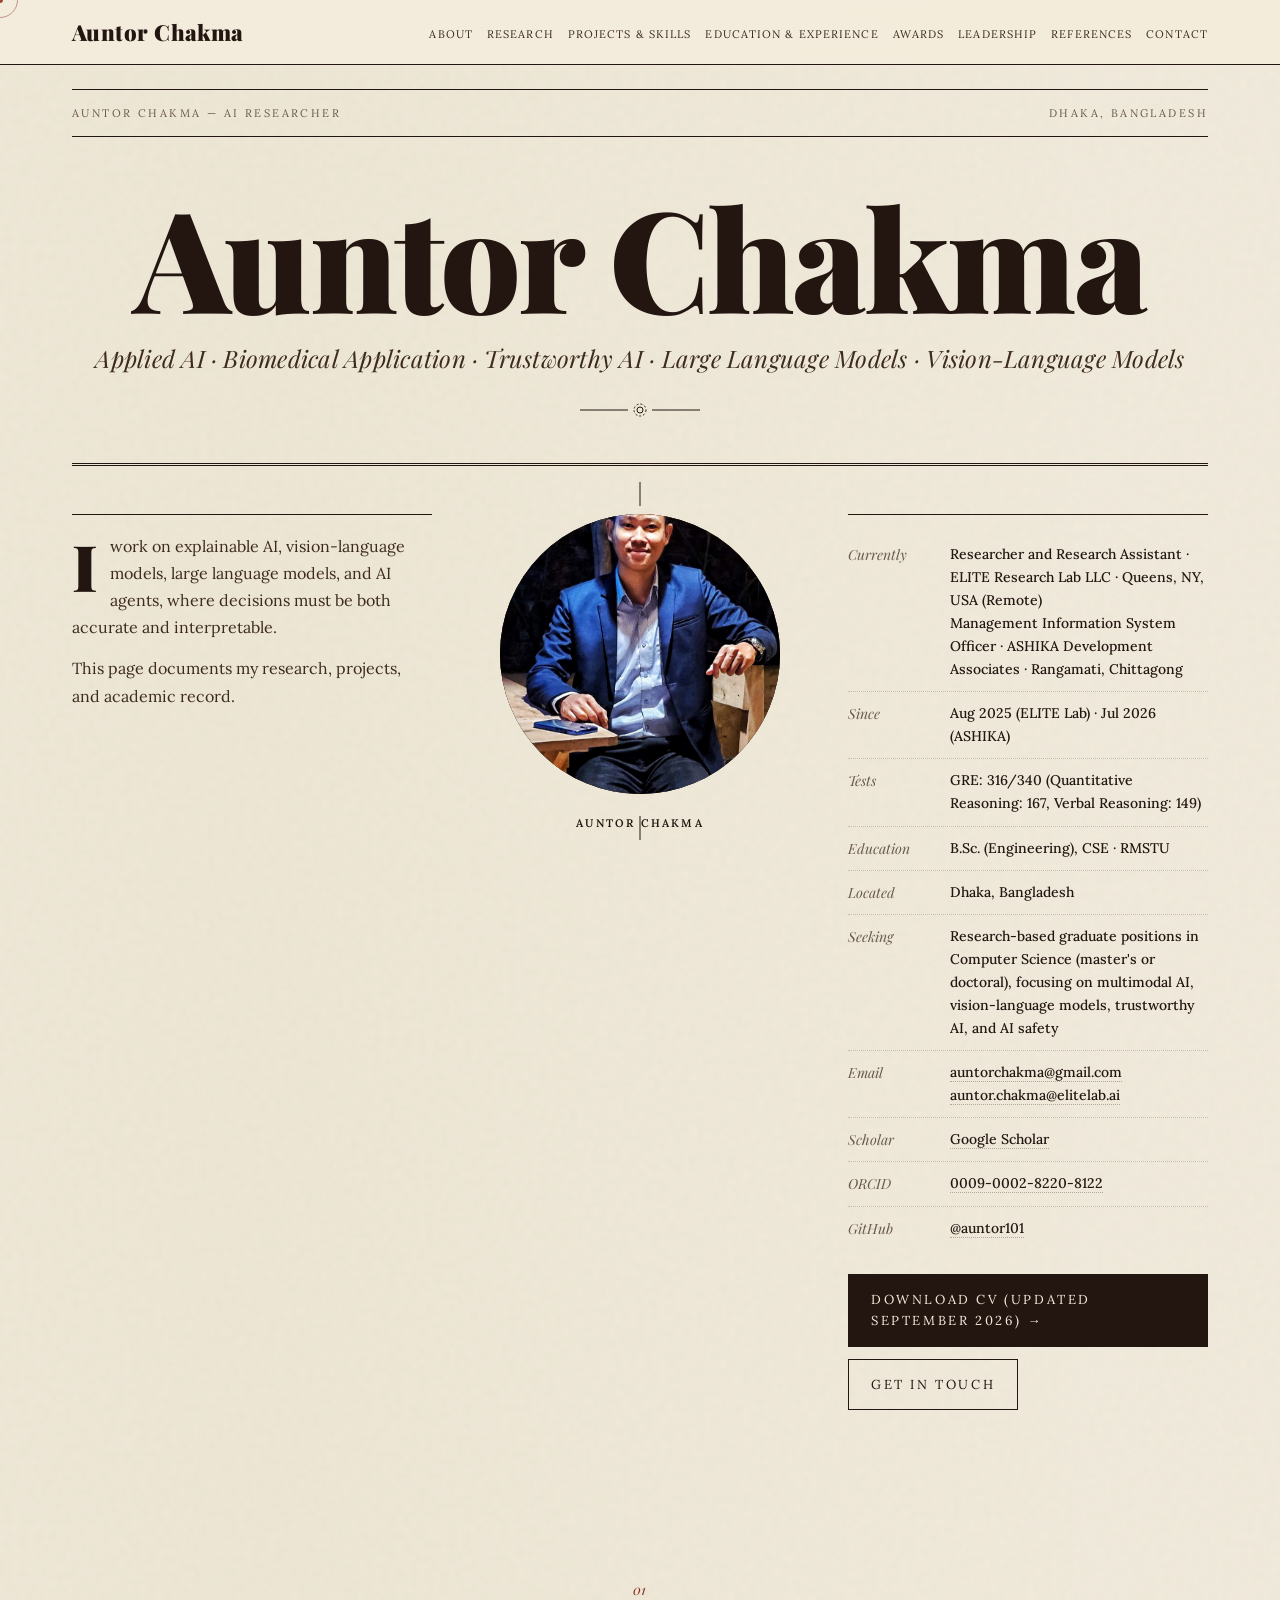
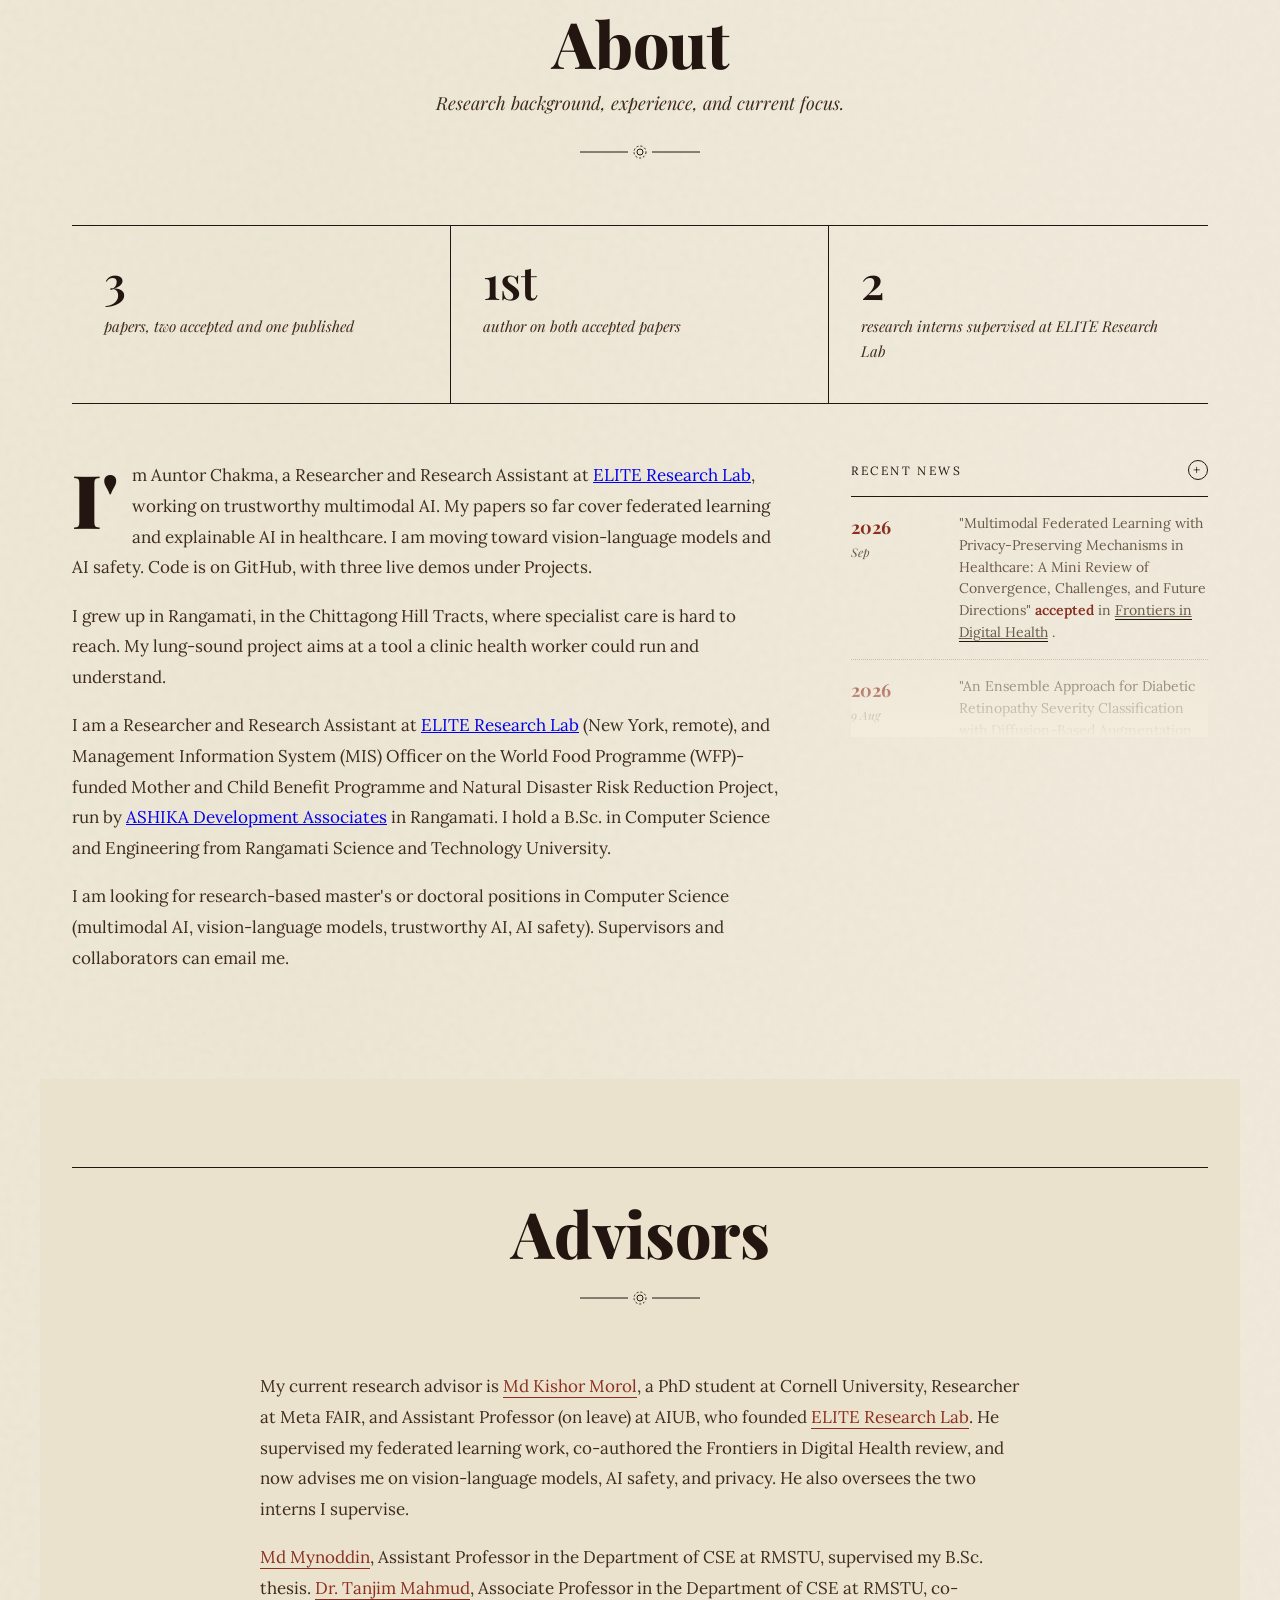
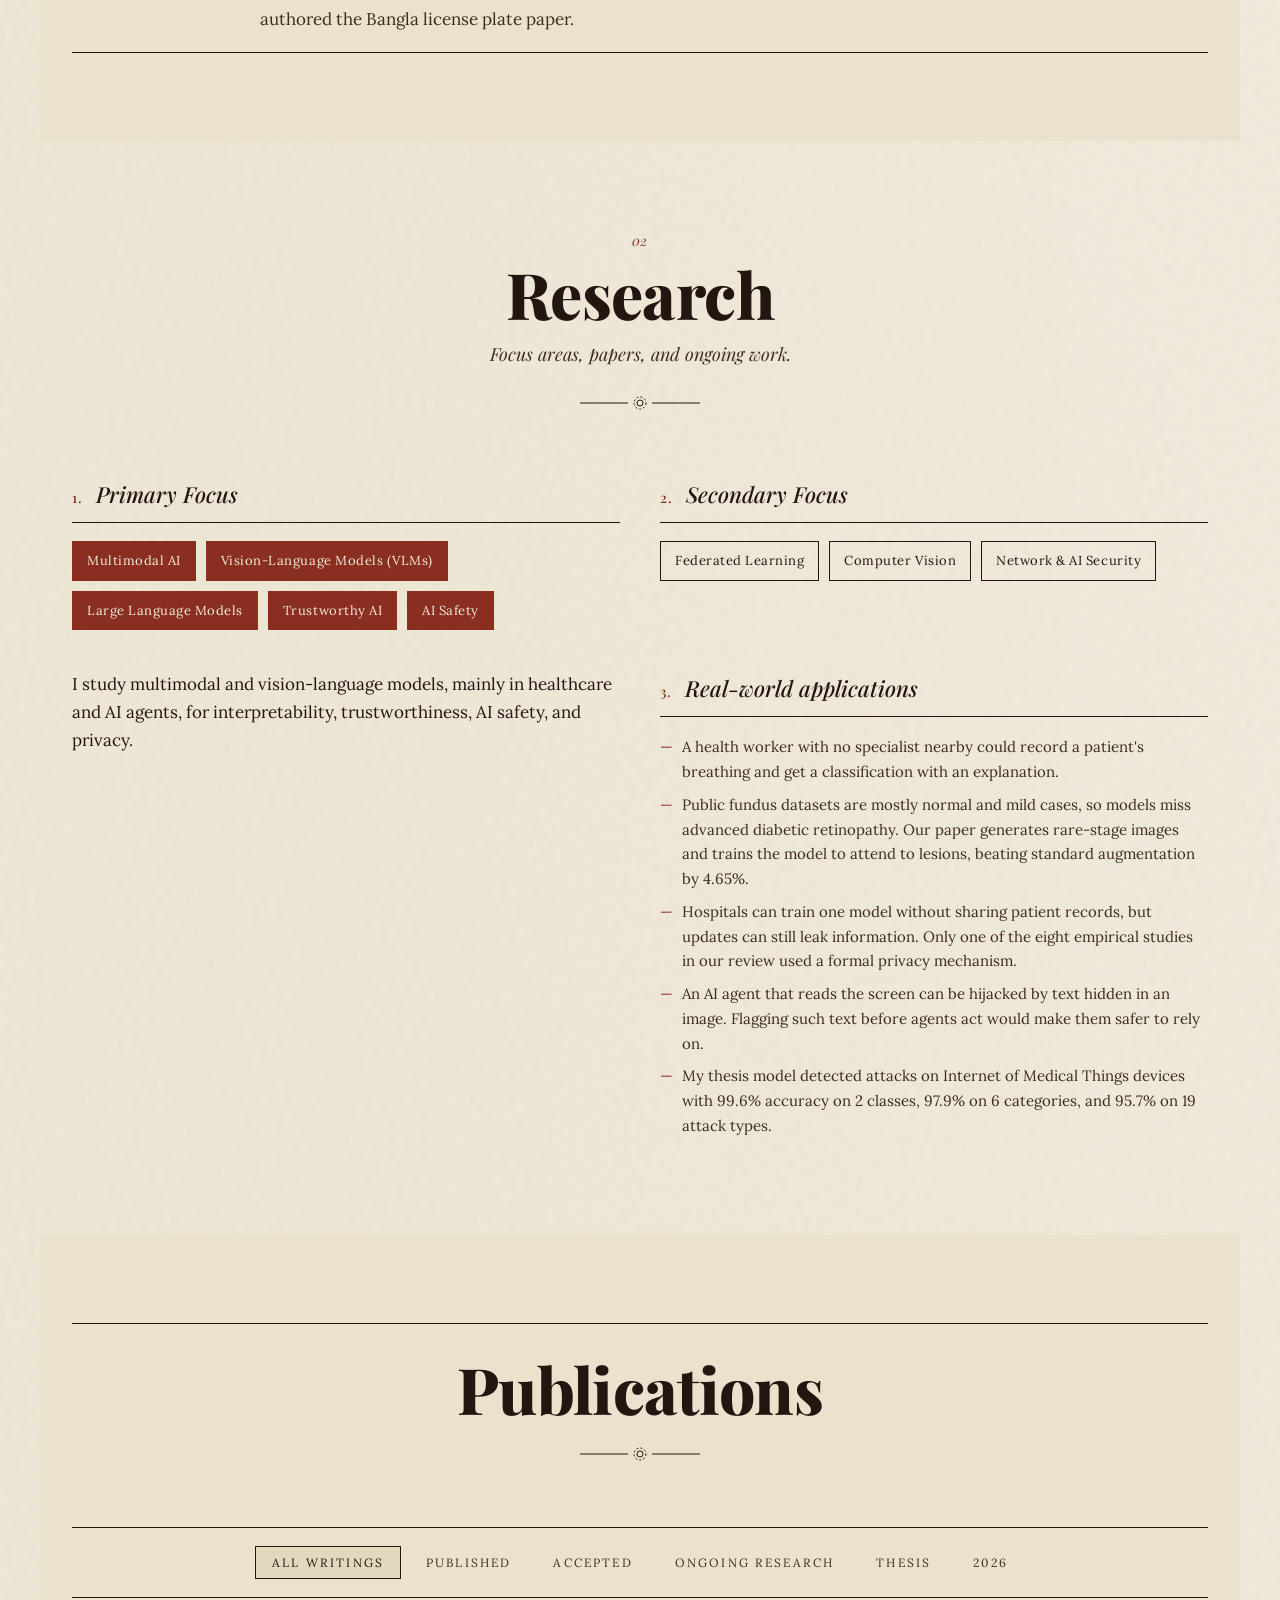
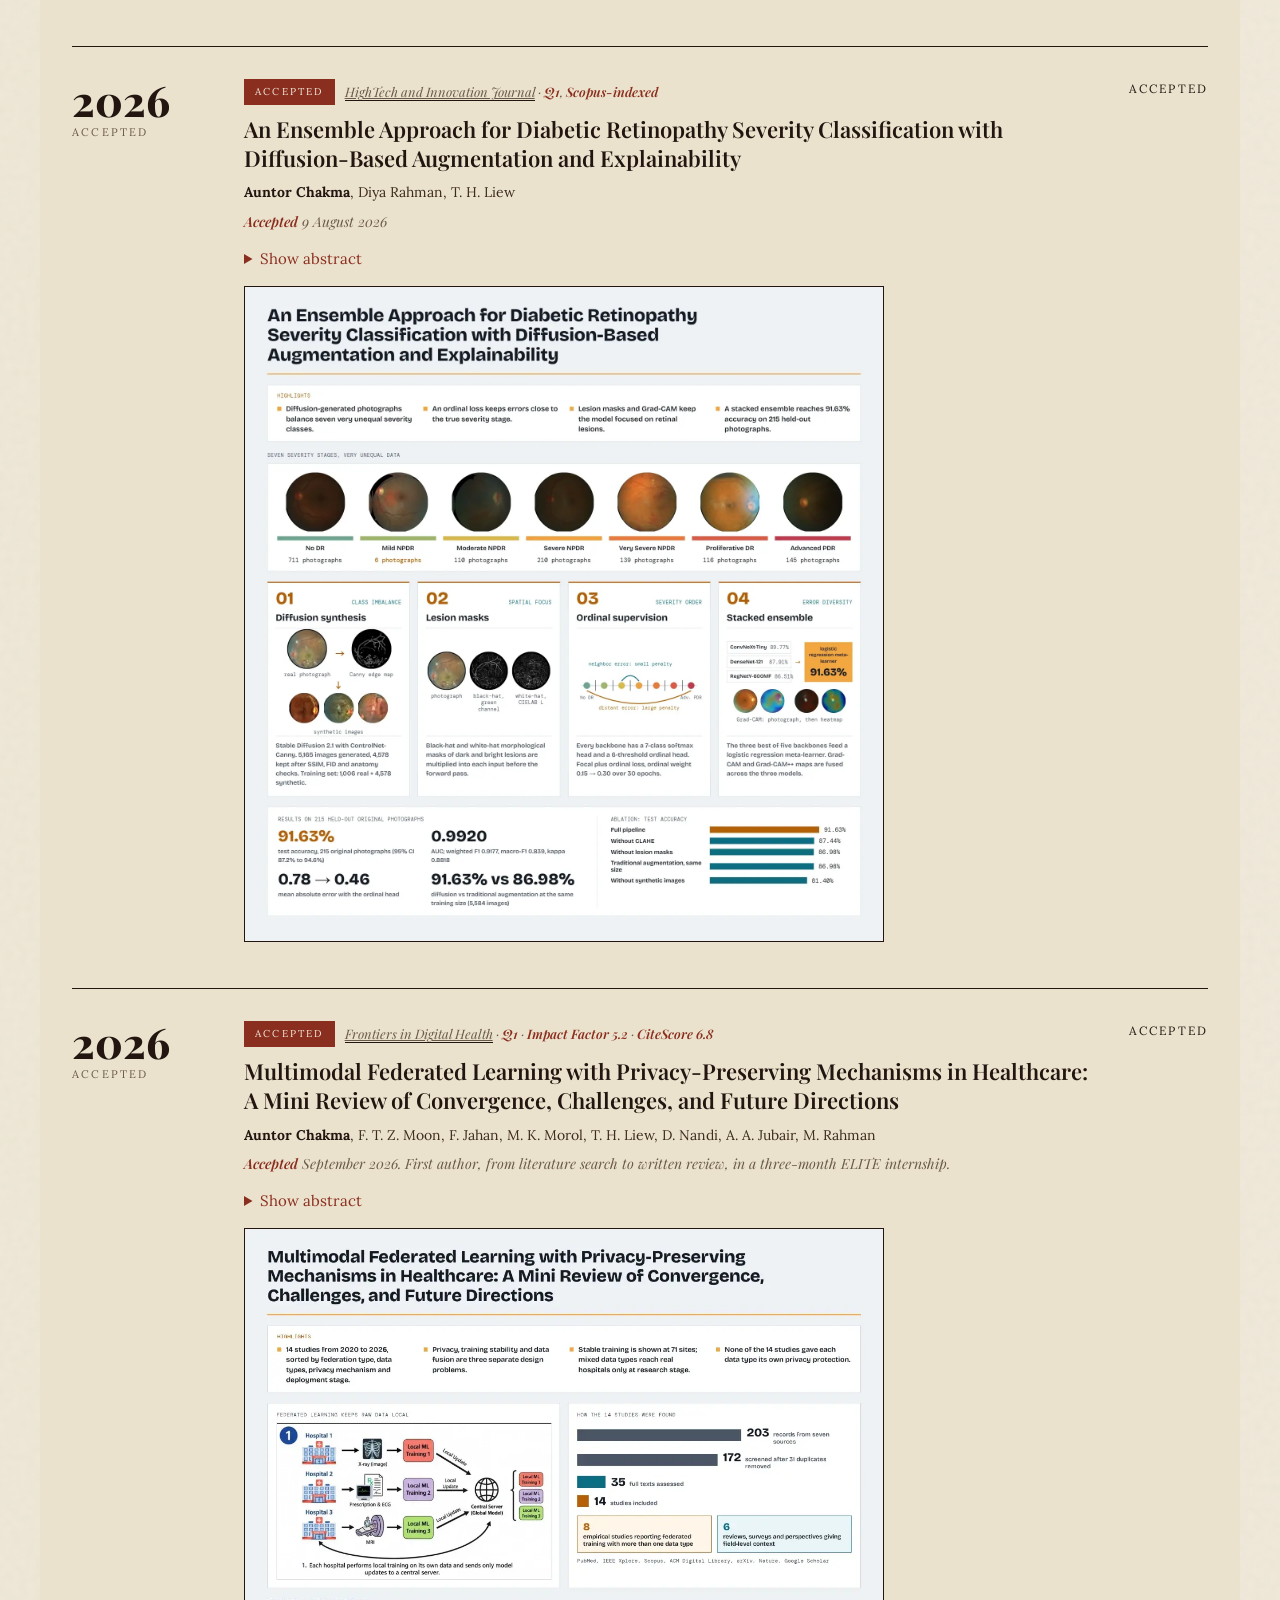
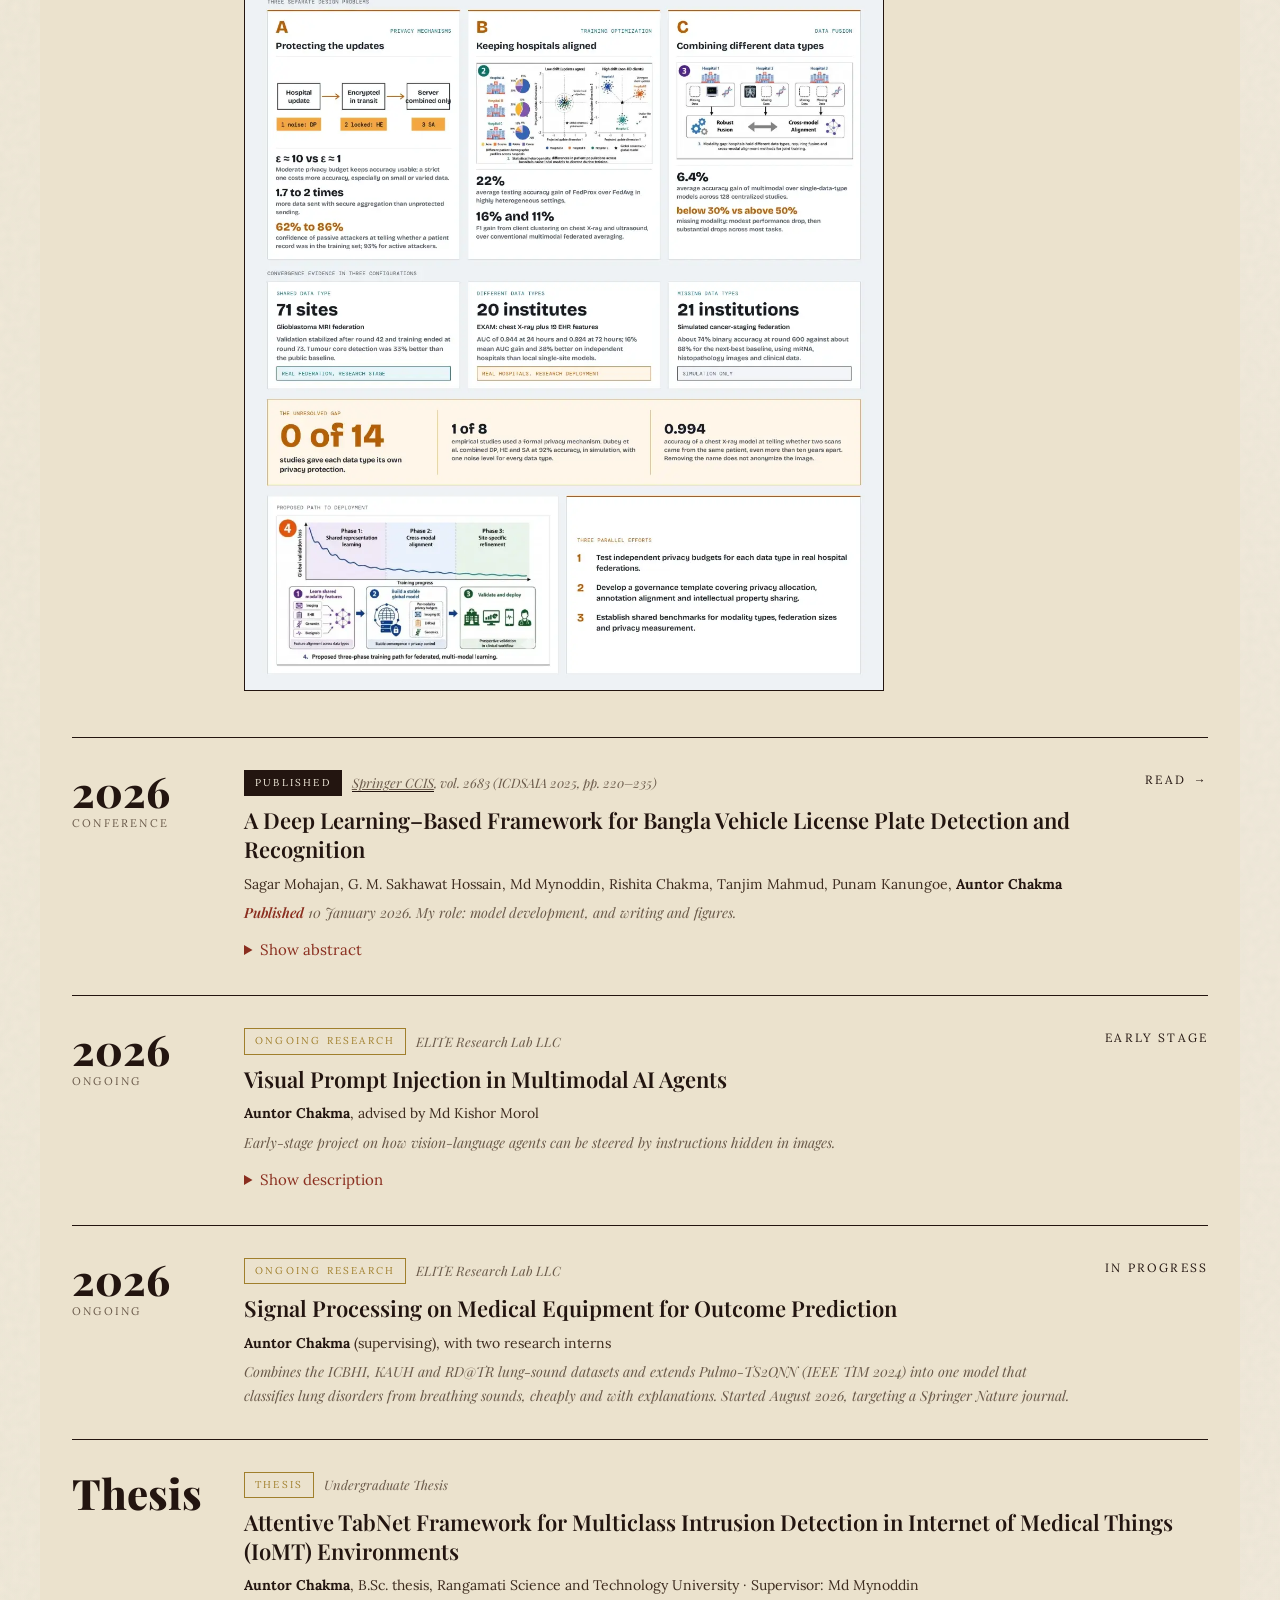
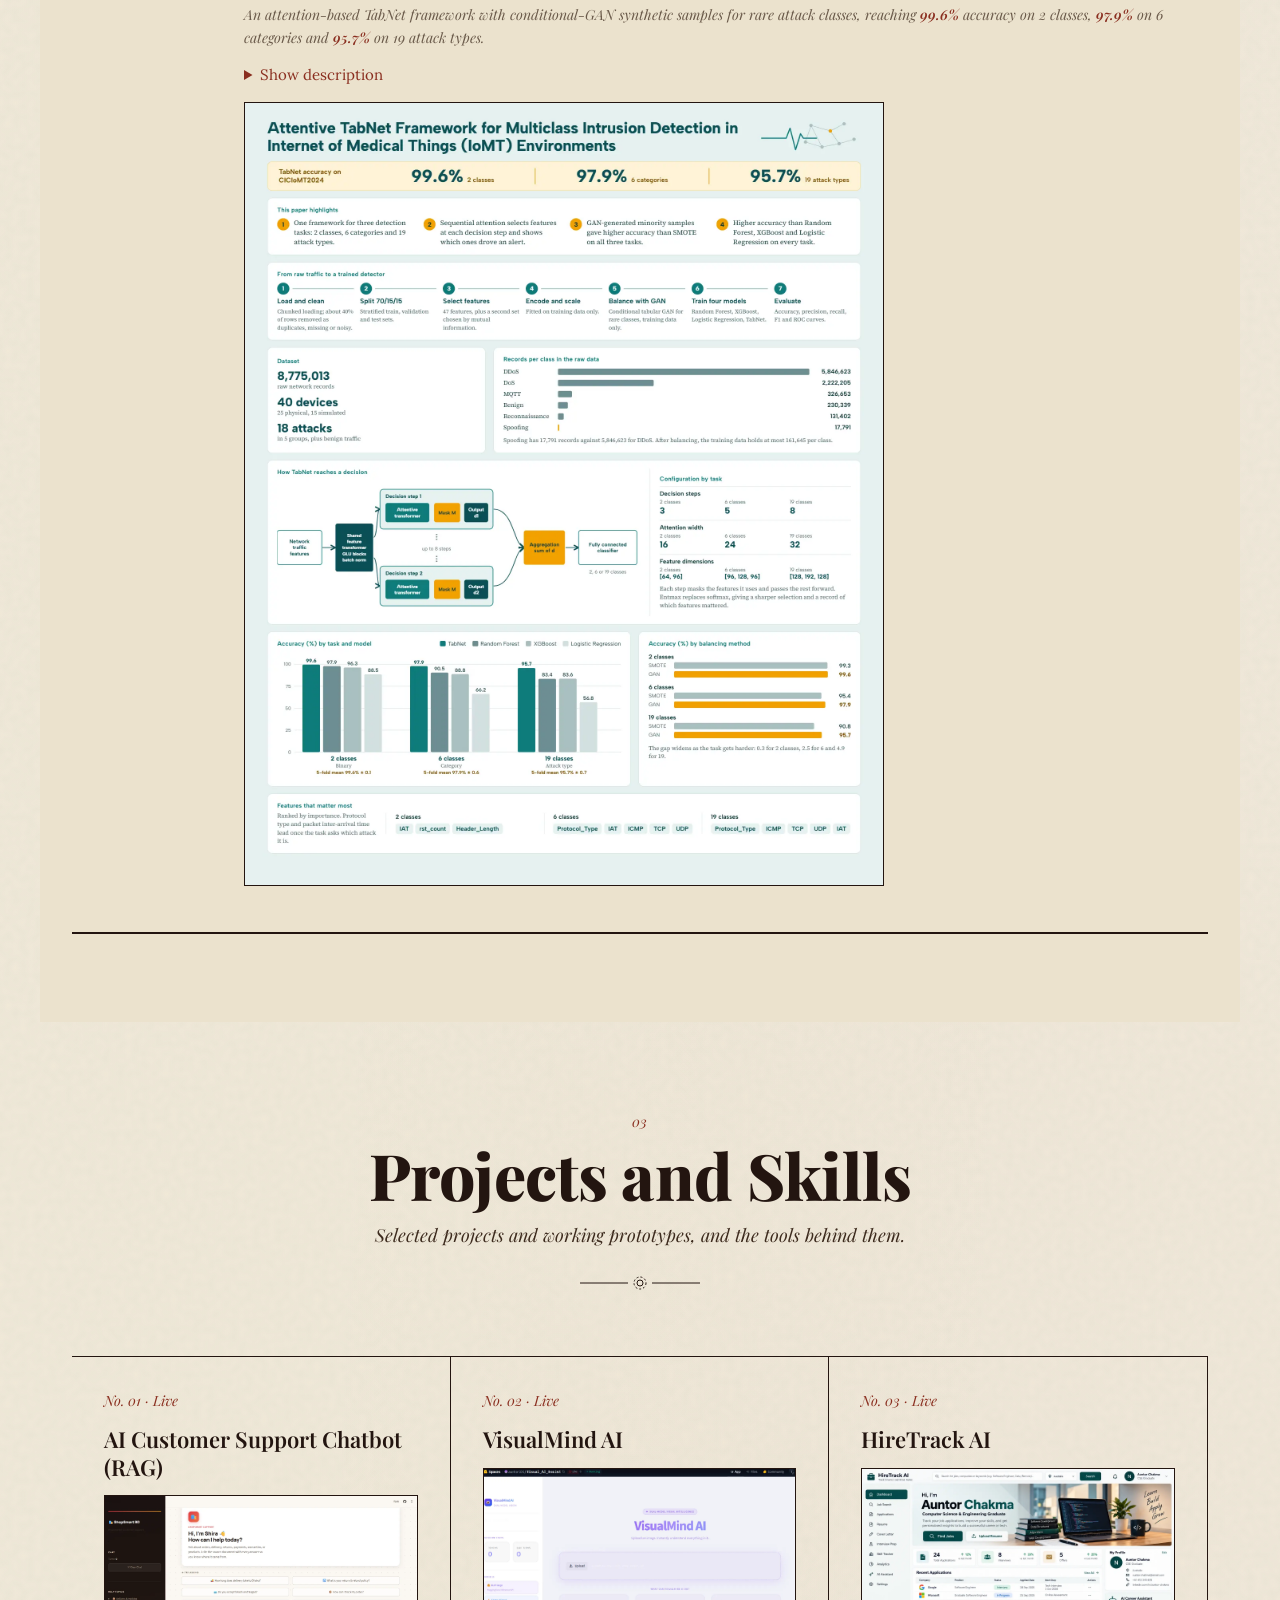
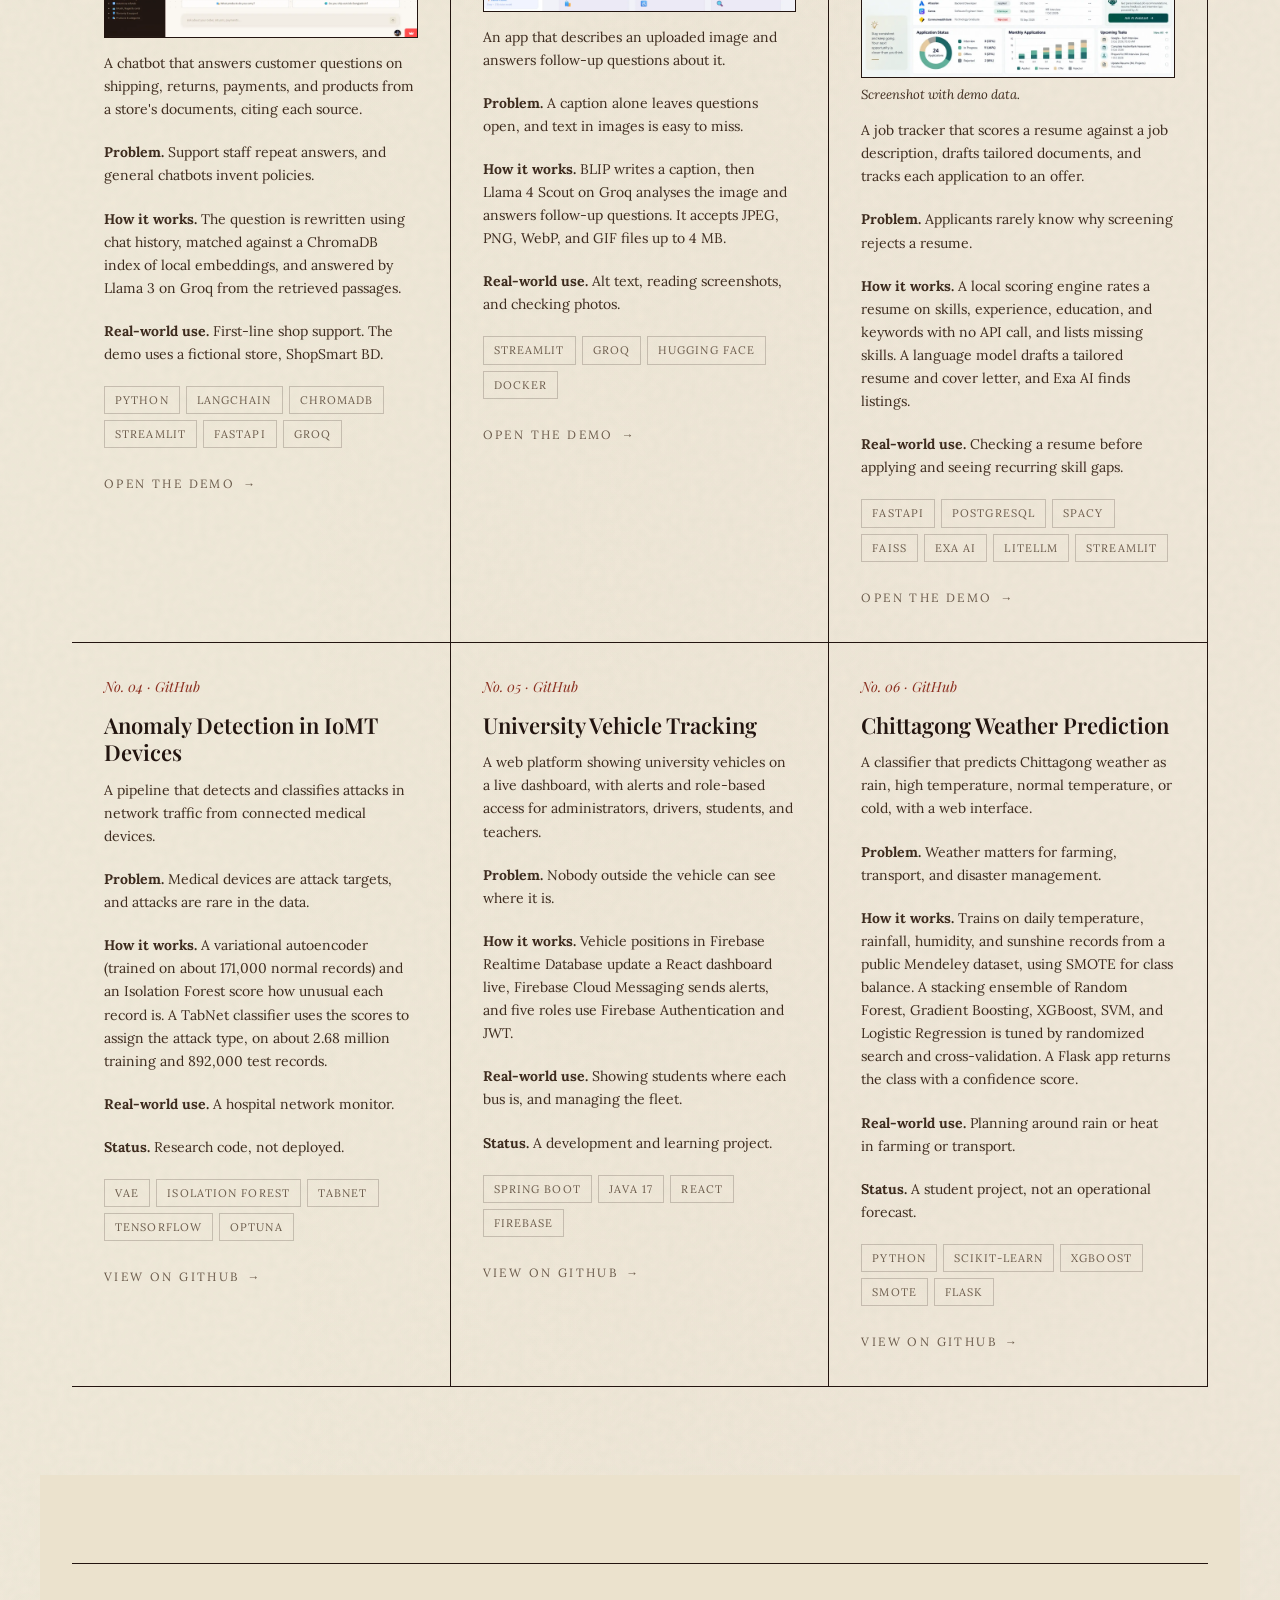
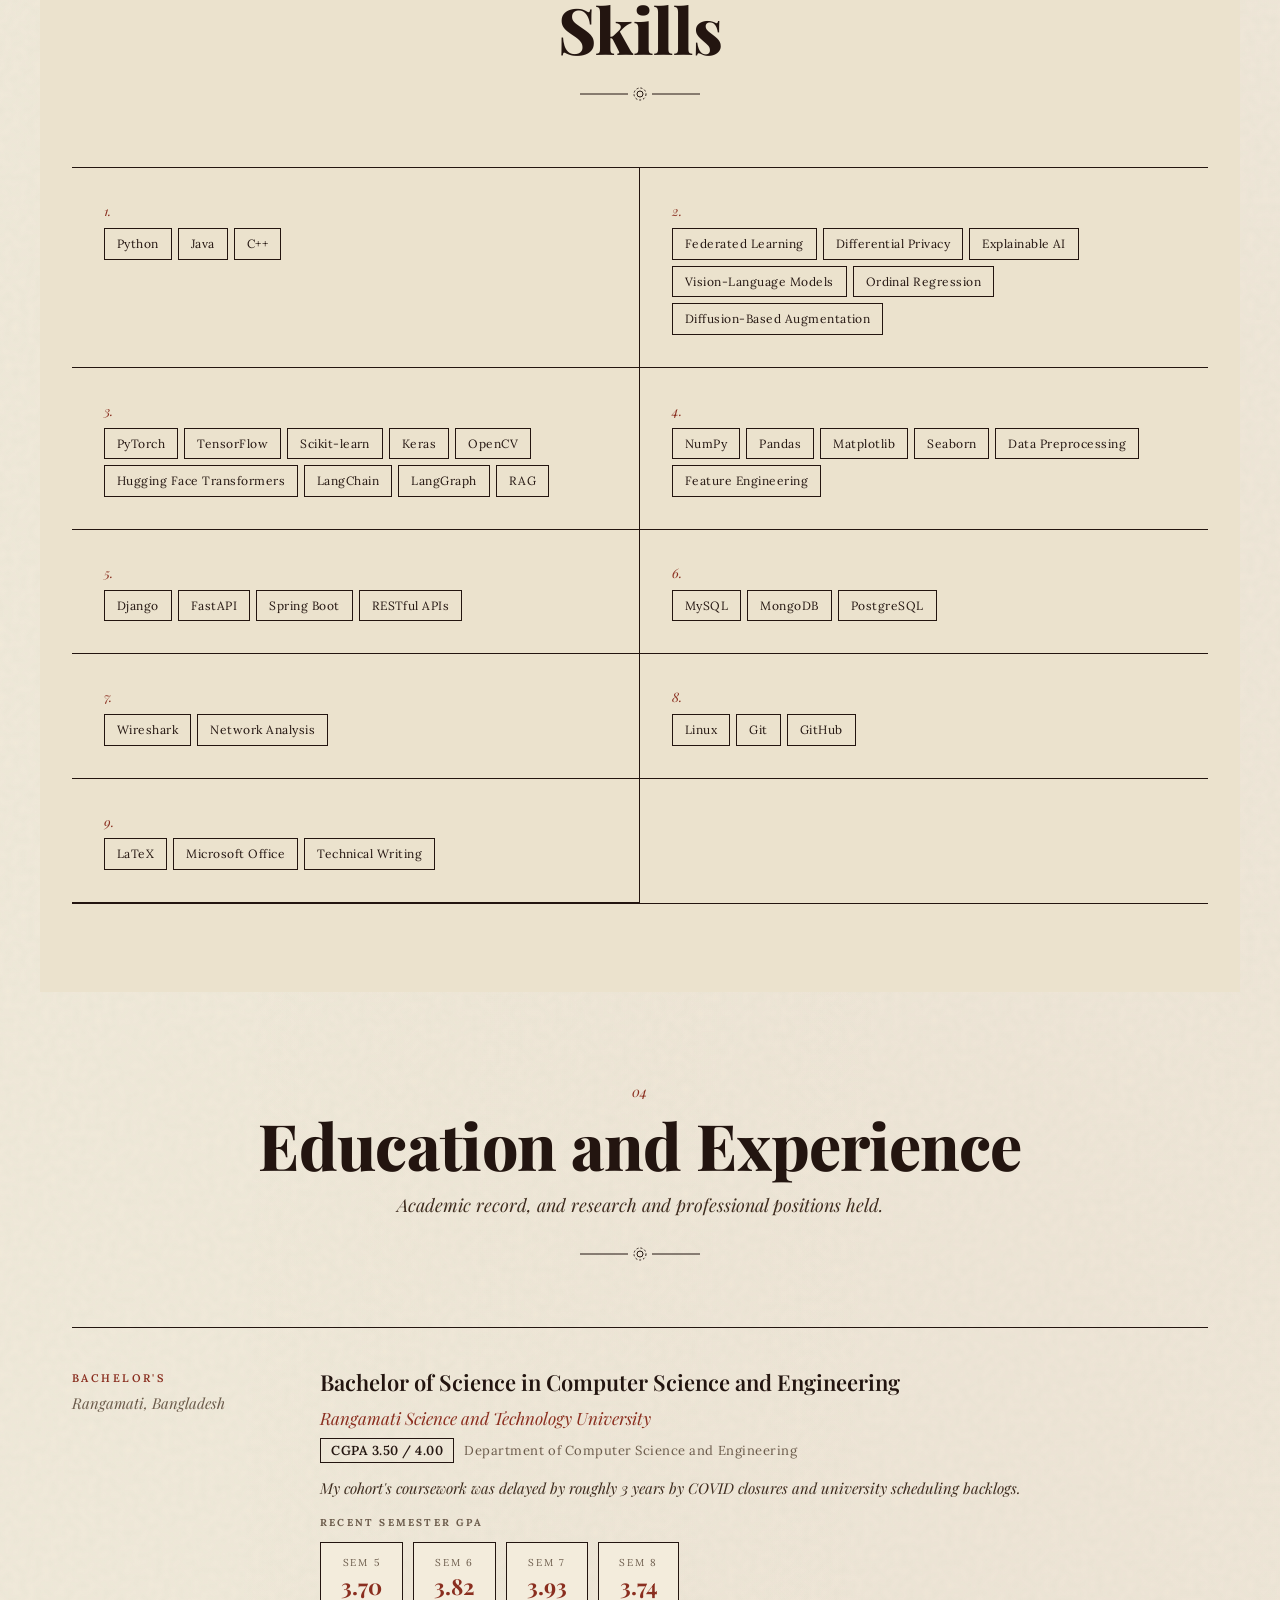
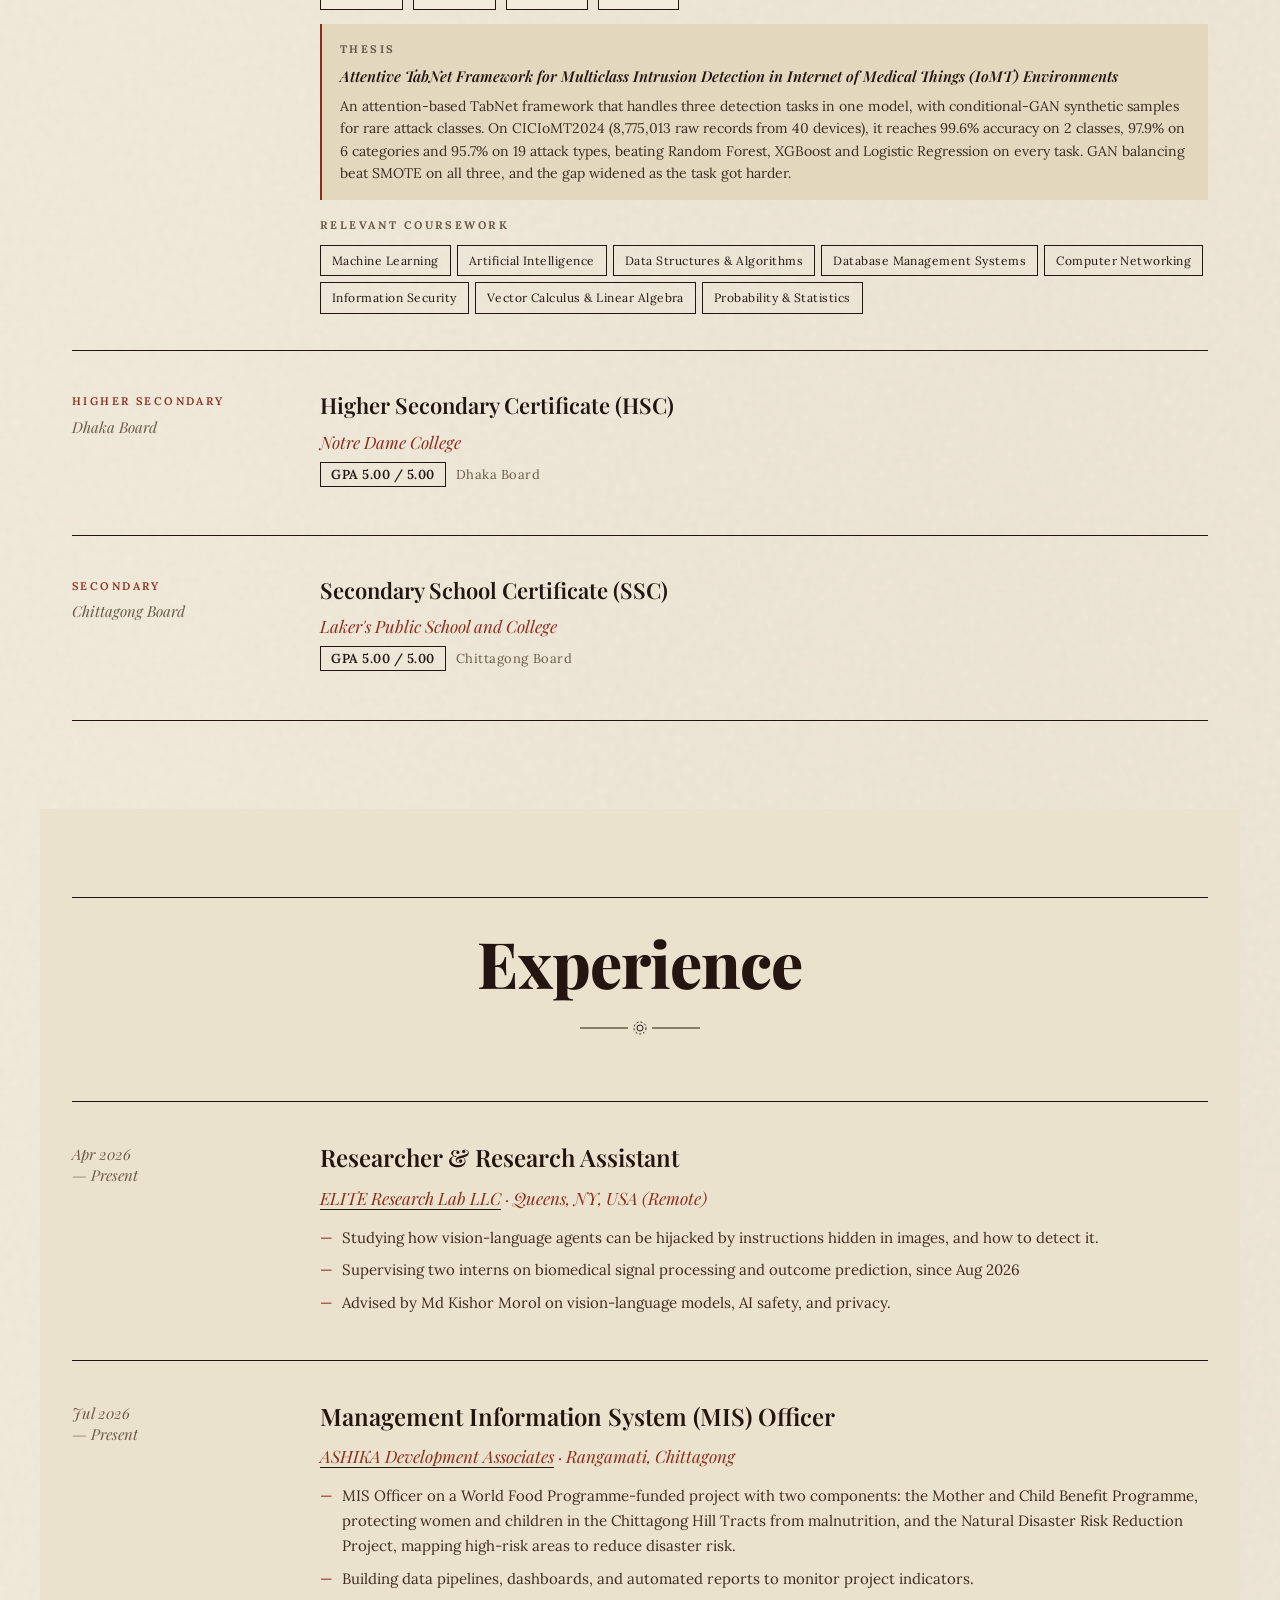
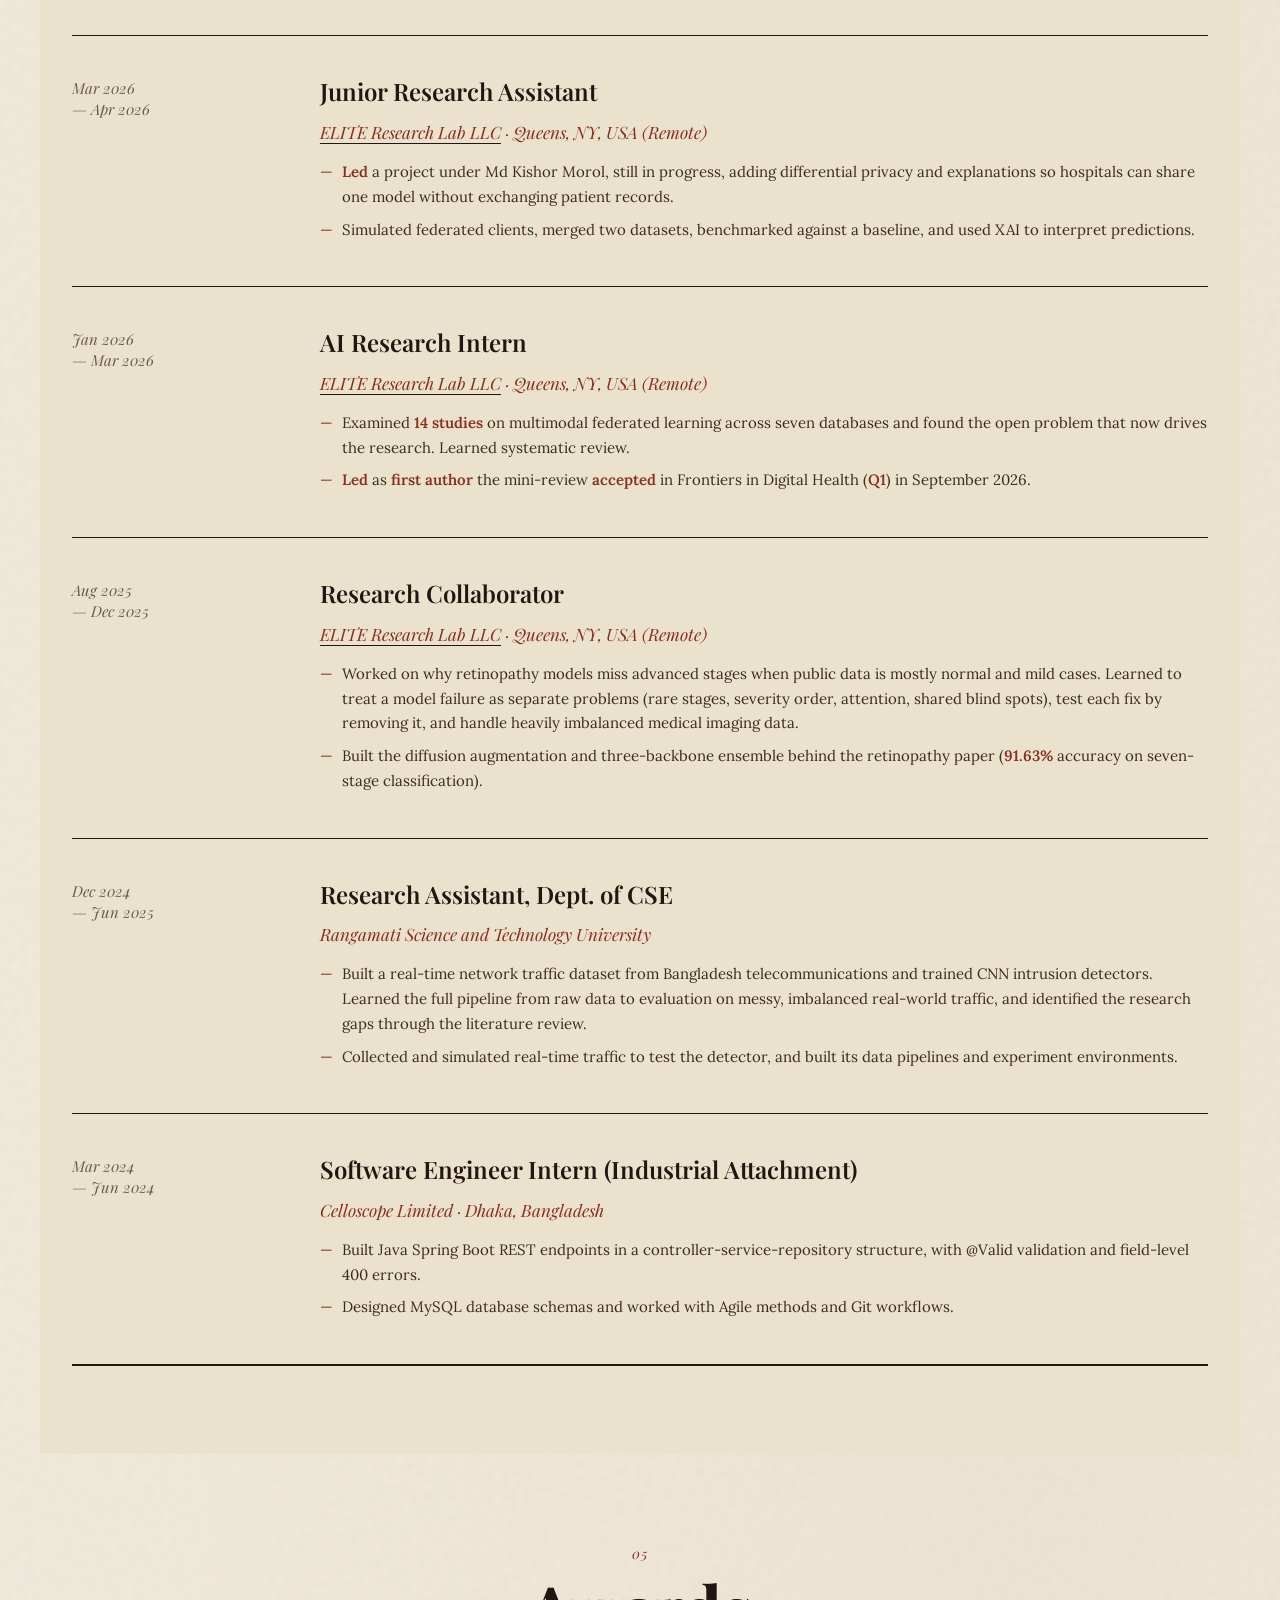
==== commit 0afeedd9: "Use 'current research advisor' wording and add designations for advisors Co-Authored-By: Claude Sonn" ====
--- a/index.html
+++ b/index.html
@@ -115,14 +115,14 @@
 <section class="chapter alt-bg" id="mentors">
 <div class="chapter-header reveal">
 <div class="chapter-no"> </div>
-<h2 class="chapter-title">Mentors</h2>
+<h2 class="chapter-title">Advisors</h2>
 <svg class="ornament" fill="none" stroke="currentColor" stroke-width="1" viewbox="0 0 120 18">
 <line x1="0" x2="48" y1="9" y2="9"></line><circle cx="60" cy="9" r="3"></circle><circle cx="60" cy="9" r="6" stroke-dasharray="2 2"></circle><line x1="72" x2="120" y1="9" y2="9"></line>
 </svg>
 </div>
 <div class="prose reveal">
-<p>My mentor is <a href="https://kishormorol.github.io/" rel="noopener" target="_blank">Md Kishor Morol</a>, a PhD student at Cornell University and Researcher at Meta FAIR, and Assistant Professor (on leave) at AIUB, who founded <a href="https://elitelab.ai/" rel="noopener" target="_blank">ELITE Research Lab</a>. He supervised my federated learning work, co-authored the Frontiers in Digital Health review, and now advises me on vision-language models, AI safety, and privacy. He also oversees the two interns I supervise.</p>
-<p><a href="https://rmstu.ac.bd/profile/mynoddin" rel="noopener" target="_blank">Md Mynoddin</a> supervised my B.Sc. thesis, and <a href="https://rmstu.ac.bd/profile/tanjim" rel="noopener" target="_blank">Dr. Tanjim Mahmud</a> co-authored the Bangla license plate paper.</p>
+<p>My current research advisor is <a href="https://kishormorol.github.io/" rel="noopener" target="_blank">Md Kishor Morol</a>, a PhD student at Cornell University, Researcher at Meta FAIR, and Assistant Professor (on leave) at AIUB, who founded <a href="https://elitelab.ai/" rel="noopener" target="_blank">ELITE Research Lab</a>. He supervised my federated learning work, co-authored the Frontiers in Digital Health review, and now advises me on vision-language models, AI safety, and privacy. He also oversees the two interns I supervise.</p>
+<p><a href="https://rmstu.ac.bd/profile/mynoddin" rel="noopener" target="_blank">Md Mynoddin</a>, Assistant Professor in the Department of CSE at RMSTU, supervised my B.Sc. thesis. <a href="https://rmstu.ac.bd/profile/tanjim" rel="noopener" target="_blank">Dr. Tanjim Mahmud</a>, Associate Professor in the Department of CSE at RMSTU, co-authored the Bangla license plate paper.</p>
 </div>
 </section>
 <section class="chapter" id="research">
@@ -246,7 +246,7 @@
 <span class="pub-type">ELITE Research Lab LLC</span>
 </div>
 <h3>Visual Prompt Injection in Multimodal AI Agents</h3>
-<p class="pub-authors"><strong>Auntor Chakma</strong>, mentored by Md Kishor Morol</p>
+<p class="pub-authors"><strong>Auntor Chakma</strong>, advised by Md Kishor Morol</p>
 <p class="pub-venue">Early-stage project on how vision-language agents can be steered by instructions hidden in images.</p>
 <details class="writeup">
 <summary>Show description</summary>
@@ -702,7 +702,7 @@
 </section><section class="chapter" id="references">
 <div class="chapter-header reveal">
 <div class="chapter-no">07</div>
-<h2 class="chapter-title">Mentors &amp; References</h2>
+<h2 class="chapter-title">Advisors &amp; References</h2>
 <div class="chapter-sub">Academic and professional references, available upon request.</div>
 <svg class="ornament" fill="none" stroke="currentColor" stroke-width="1" viewbox="0 0 120 18">
 <line x1="0" x2="48" y1="9" y2="9"></line><circle cx="60" cy="9" r="3"></circle><circle cx="60" cy="9" r="6" stroke-dasharray="2 2"></circle><line x1="72" x2="120" y1="9" y2="9"></line>
@@ -712,7 +712,7 @@
 <div class="ref-card reveal" data-hover="">
 <div class="ord">1.</div>
 <h4>Md Kishor Morol</h4>
-<div class="ttl">Mentor &amp; Principal Investigator, ELITE Research Lab</div>
+<div class="ttl">Current Research Advisor &amp; Principal Investigator, ELITE Research Lab</div>
 <div class="org">CEO, ELITE Research Lab LLC · Assistant Professor (on leave), American International University-Bangladesh<br/><a href="https://elitelab.ai/" rel="noopener" target="_blank">ELITE Research Lab LLC</a>, Queens, NY, USA</div>
 <div class="lines">
 <a href="mailto:kishor@elitelab.ai"><span class="lbl">Email</span>kishor@elitelab.ai</a>
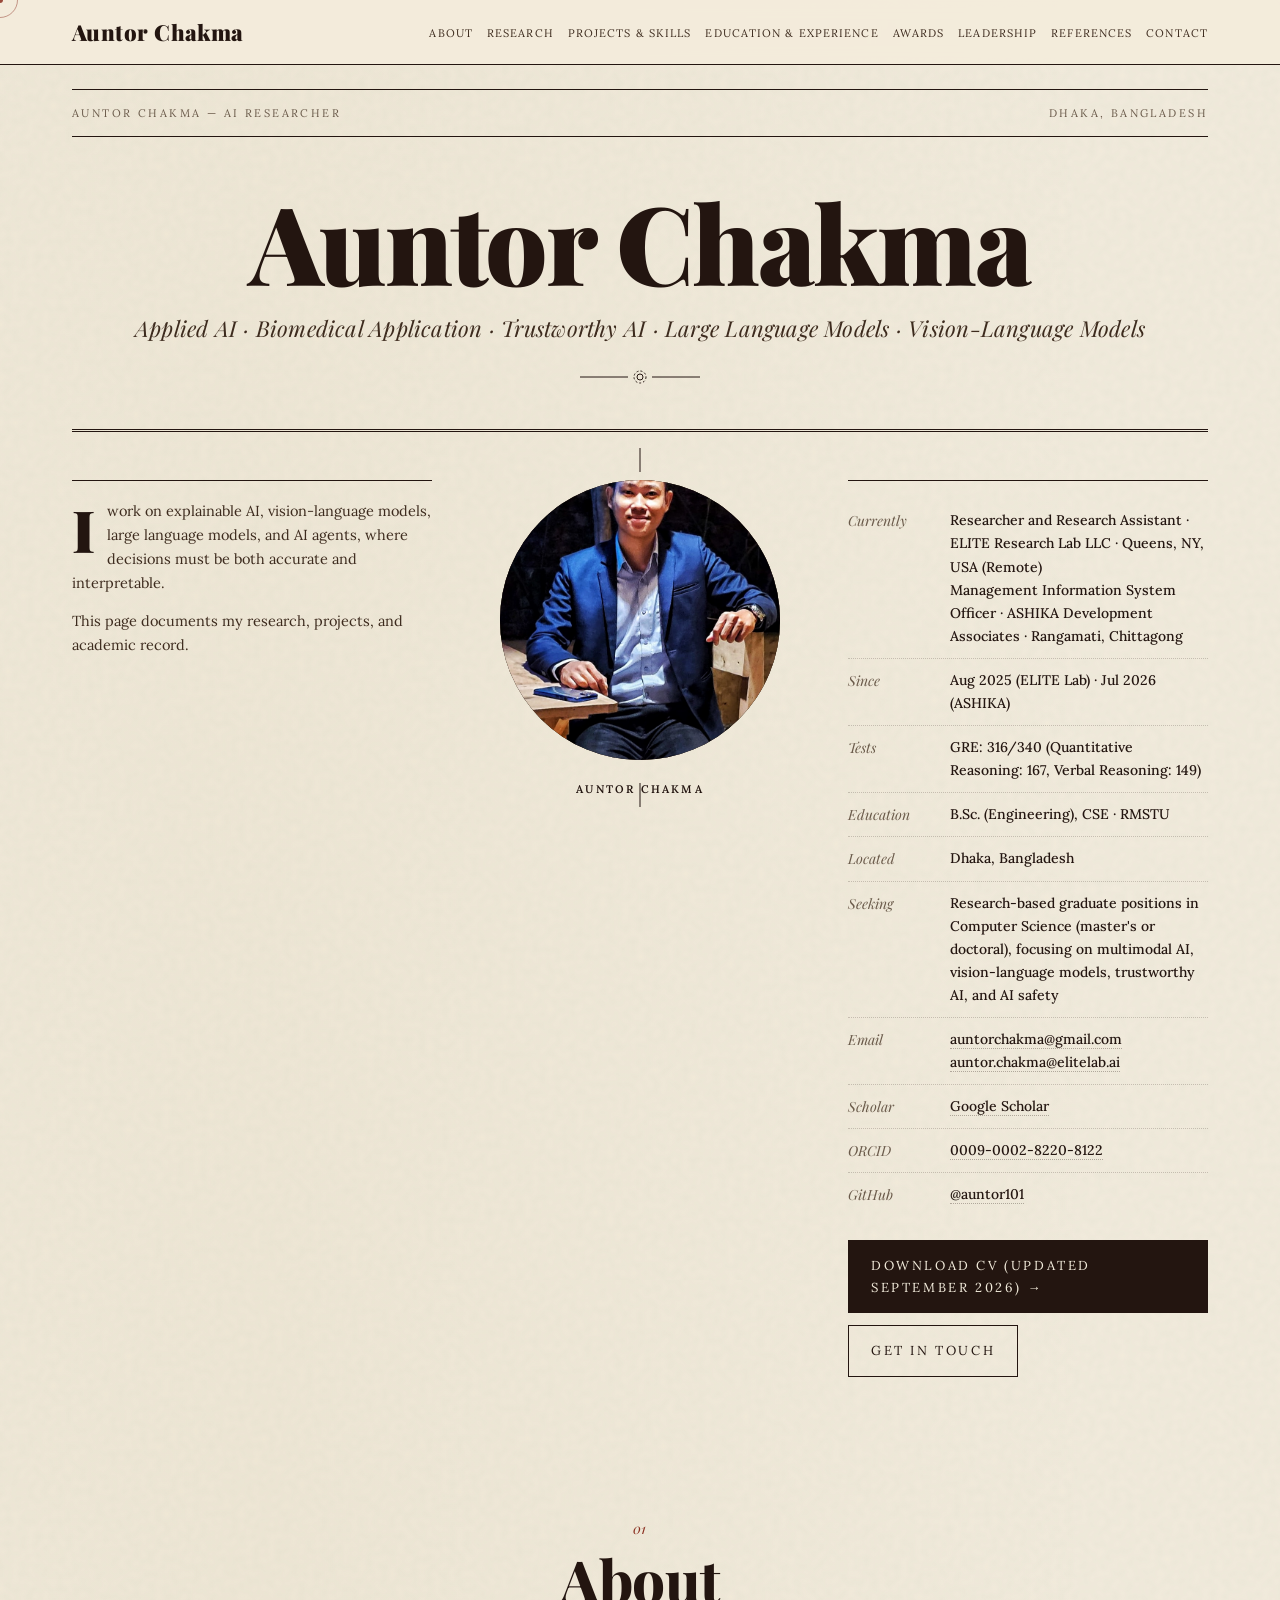
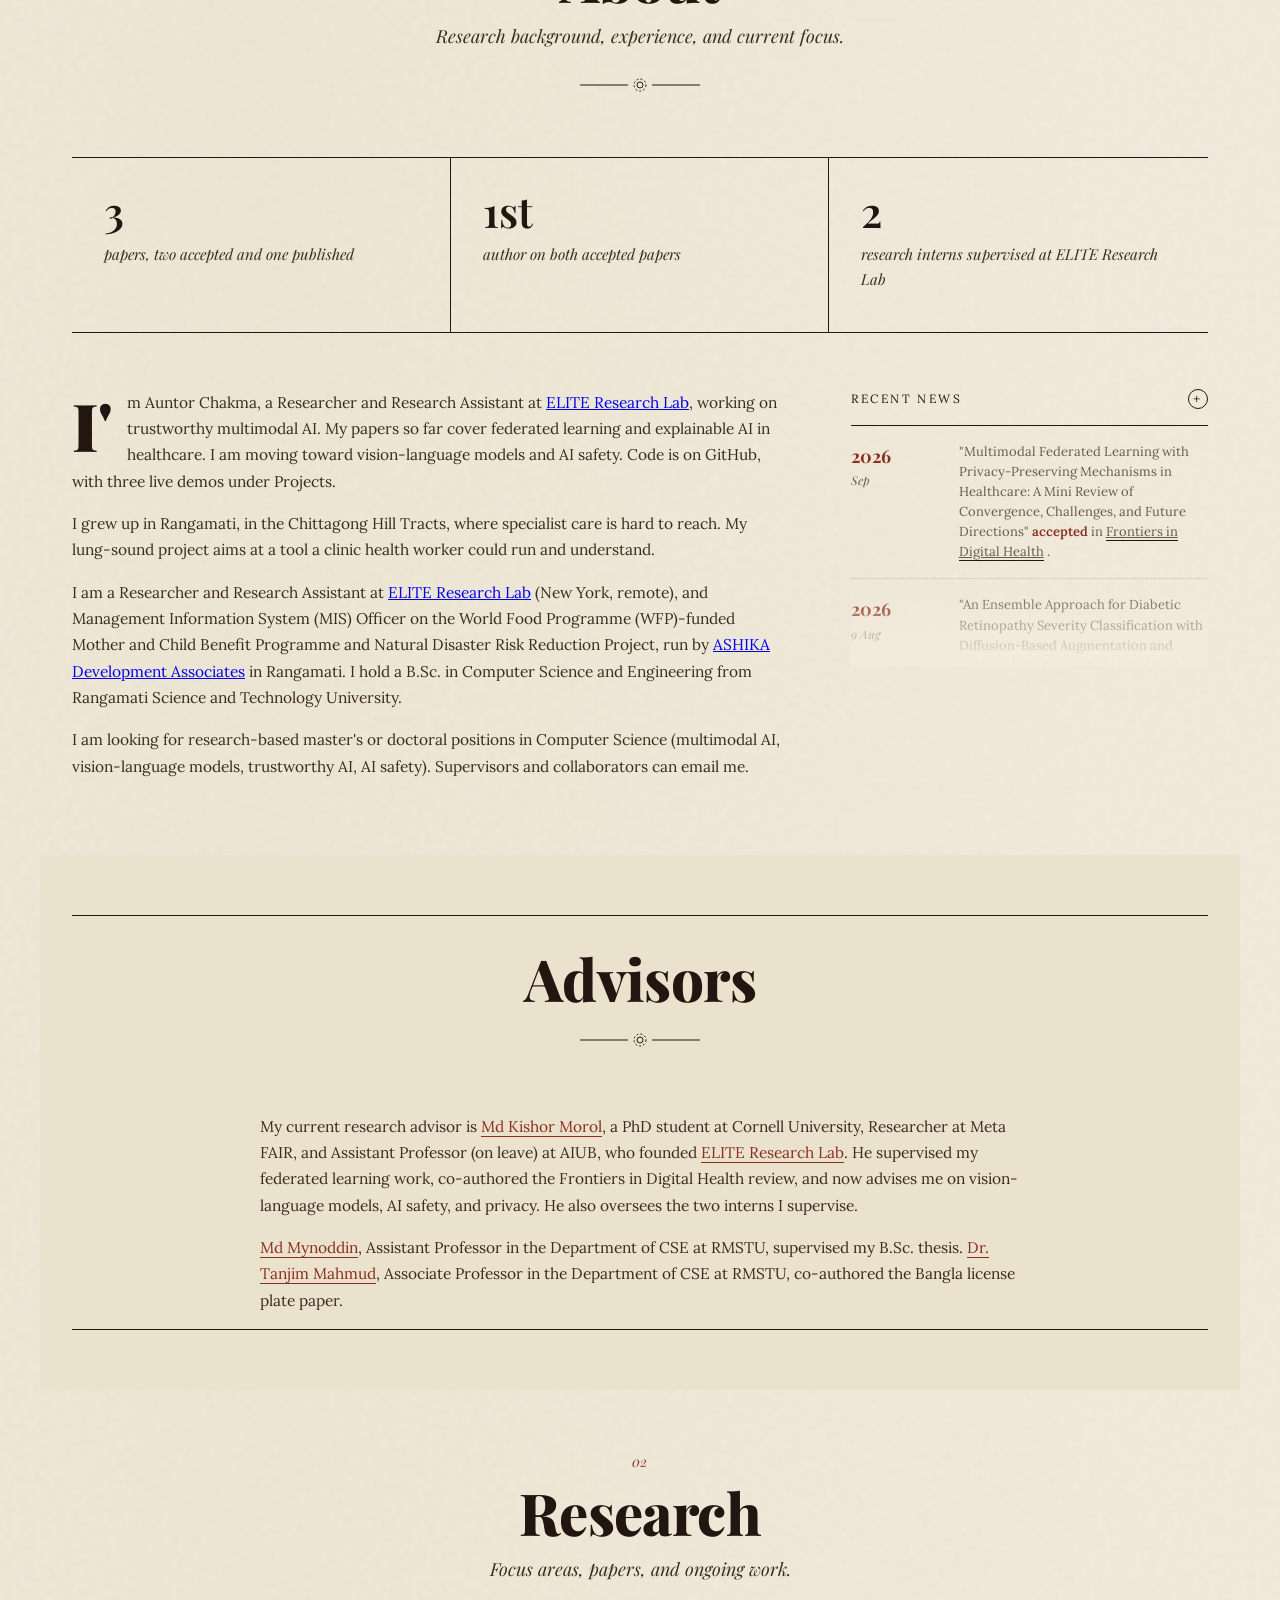
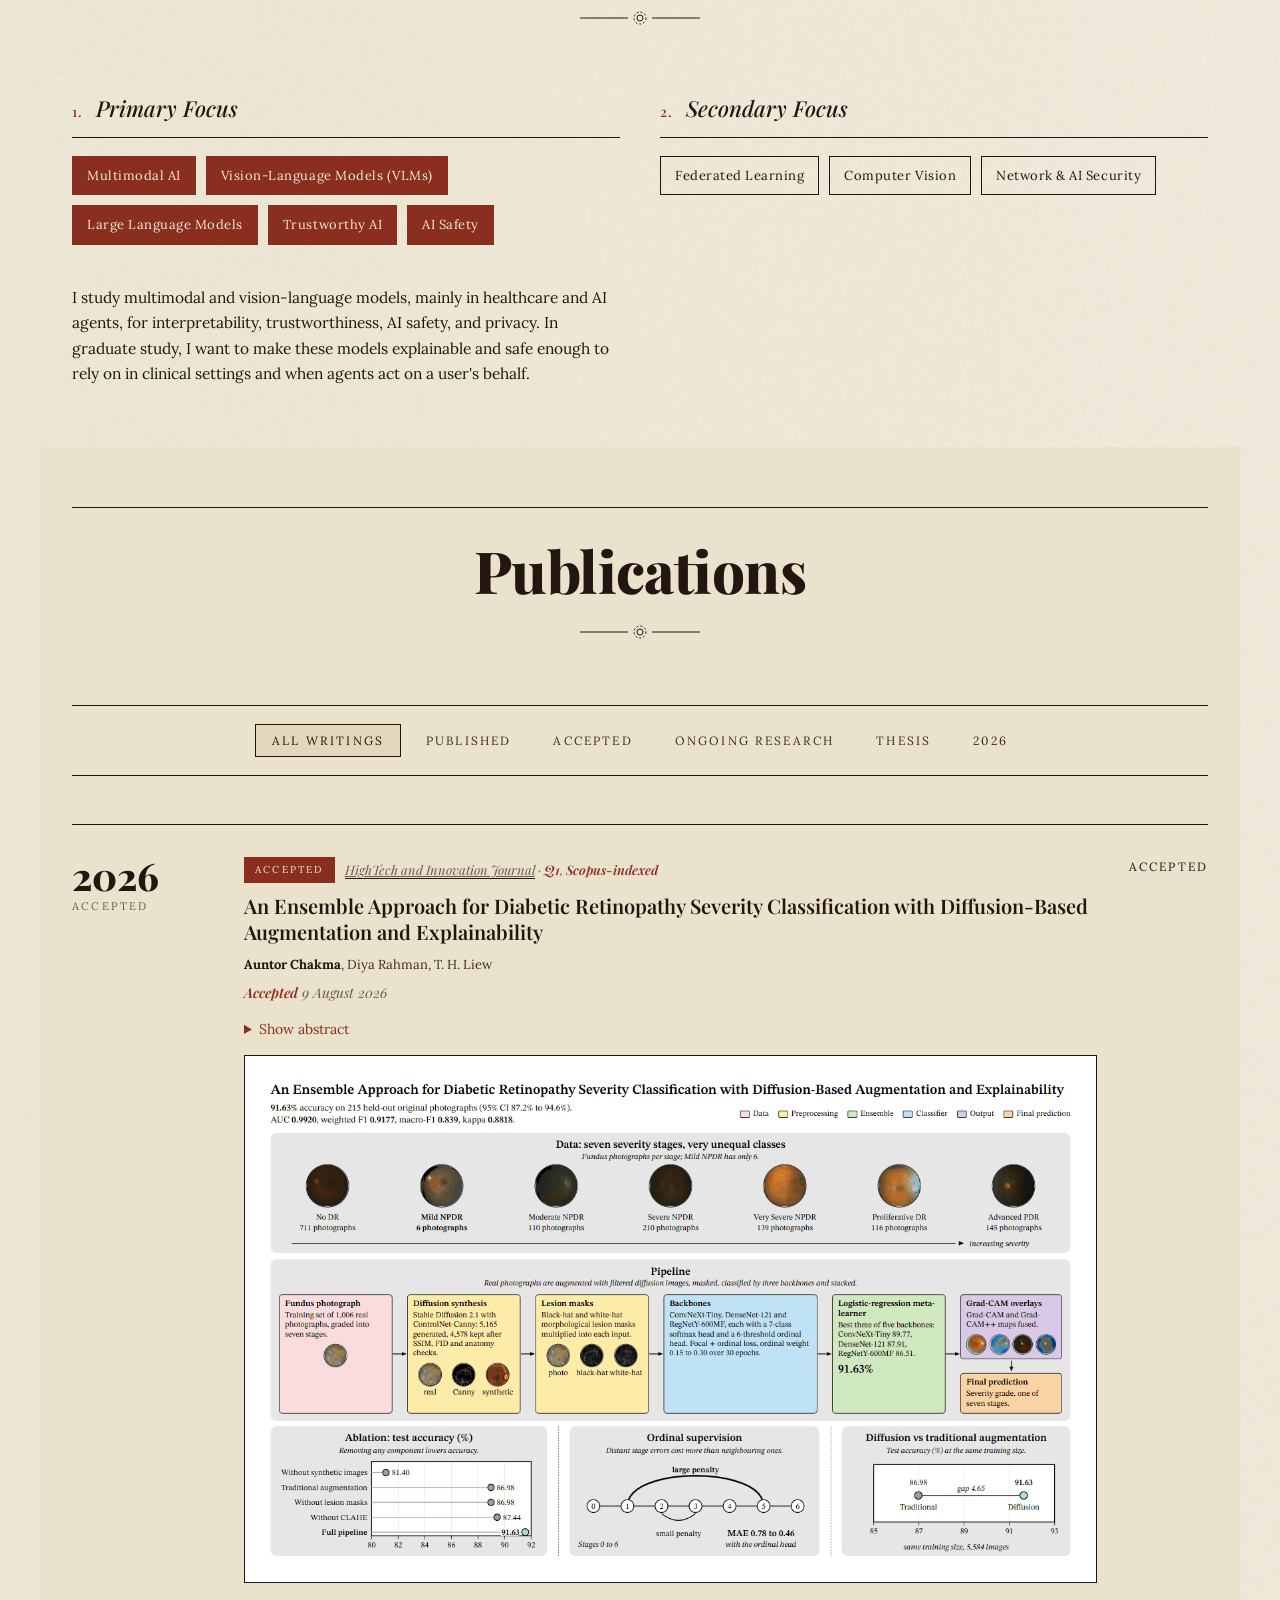
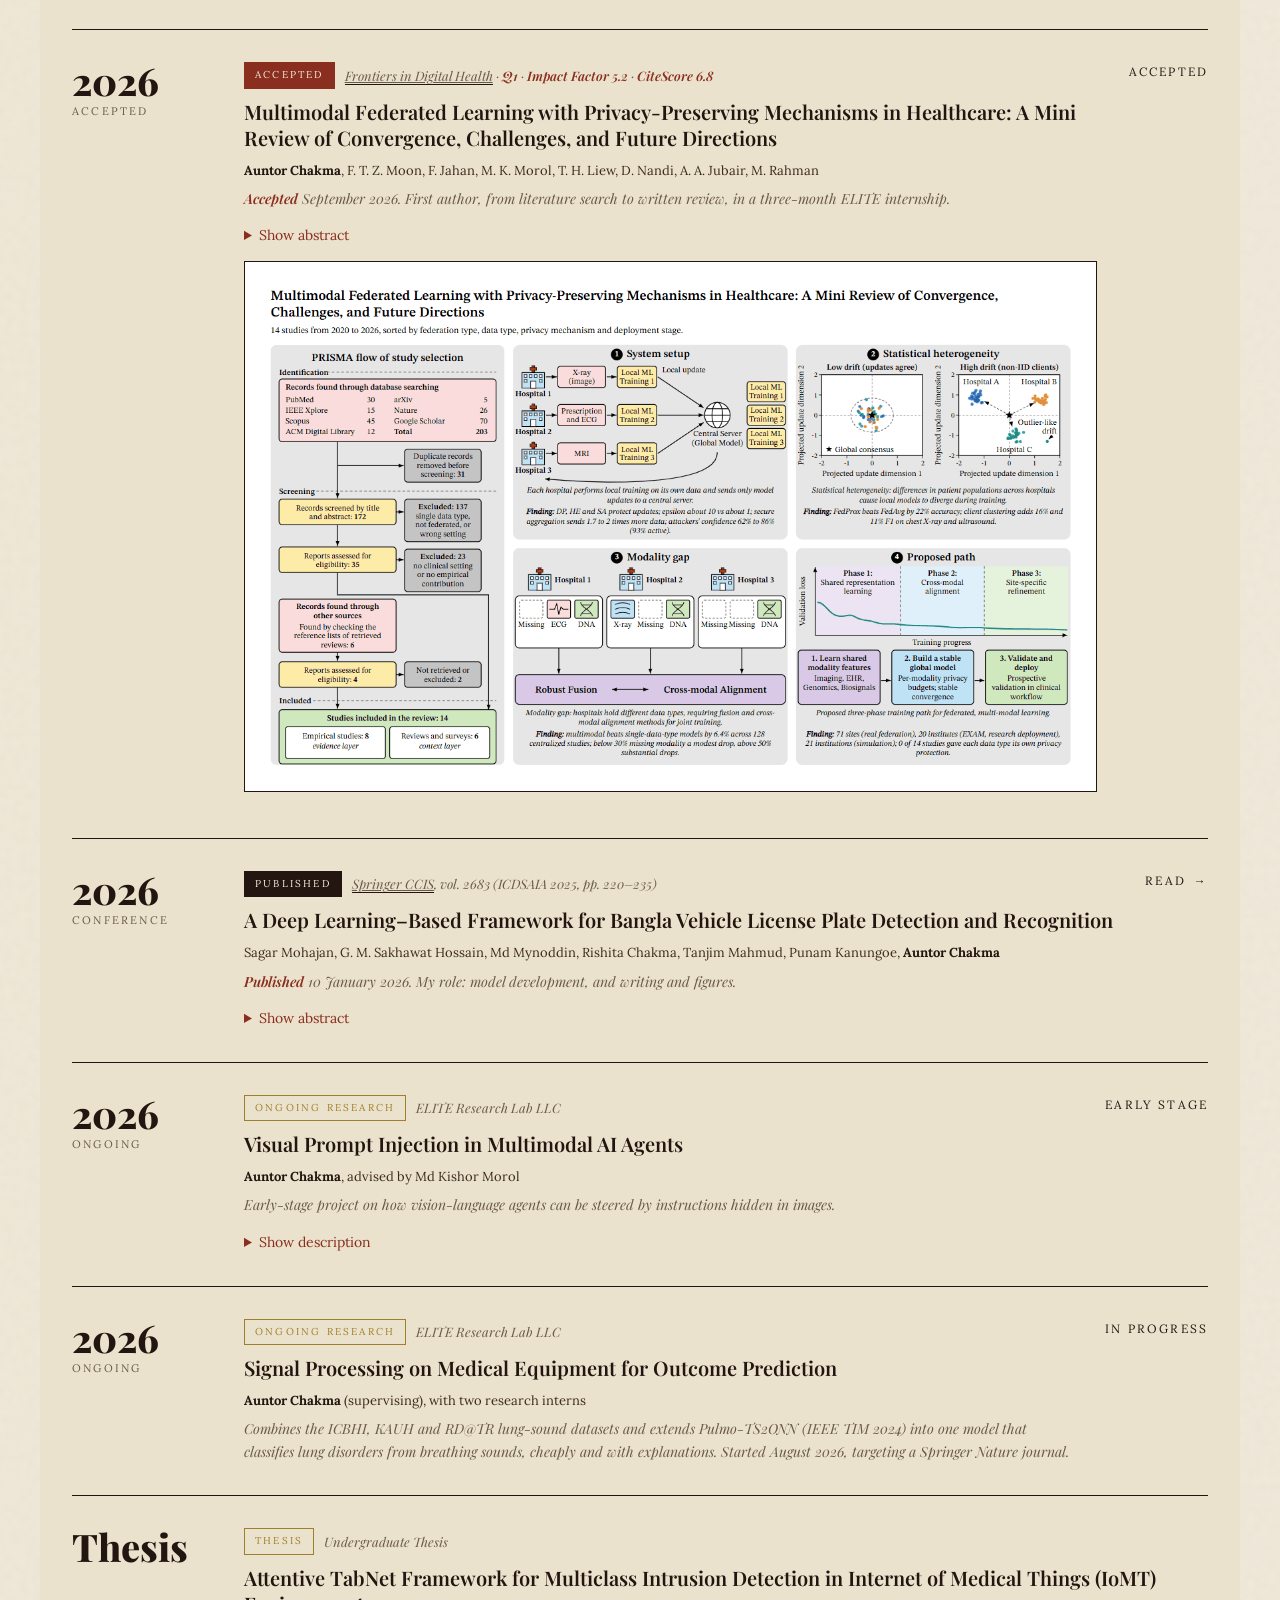
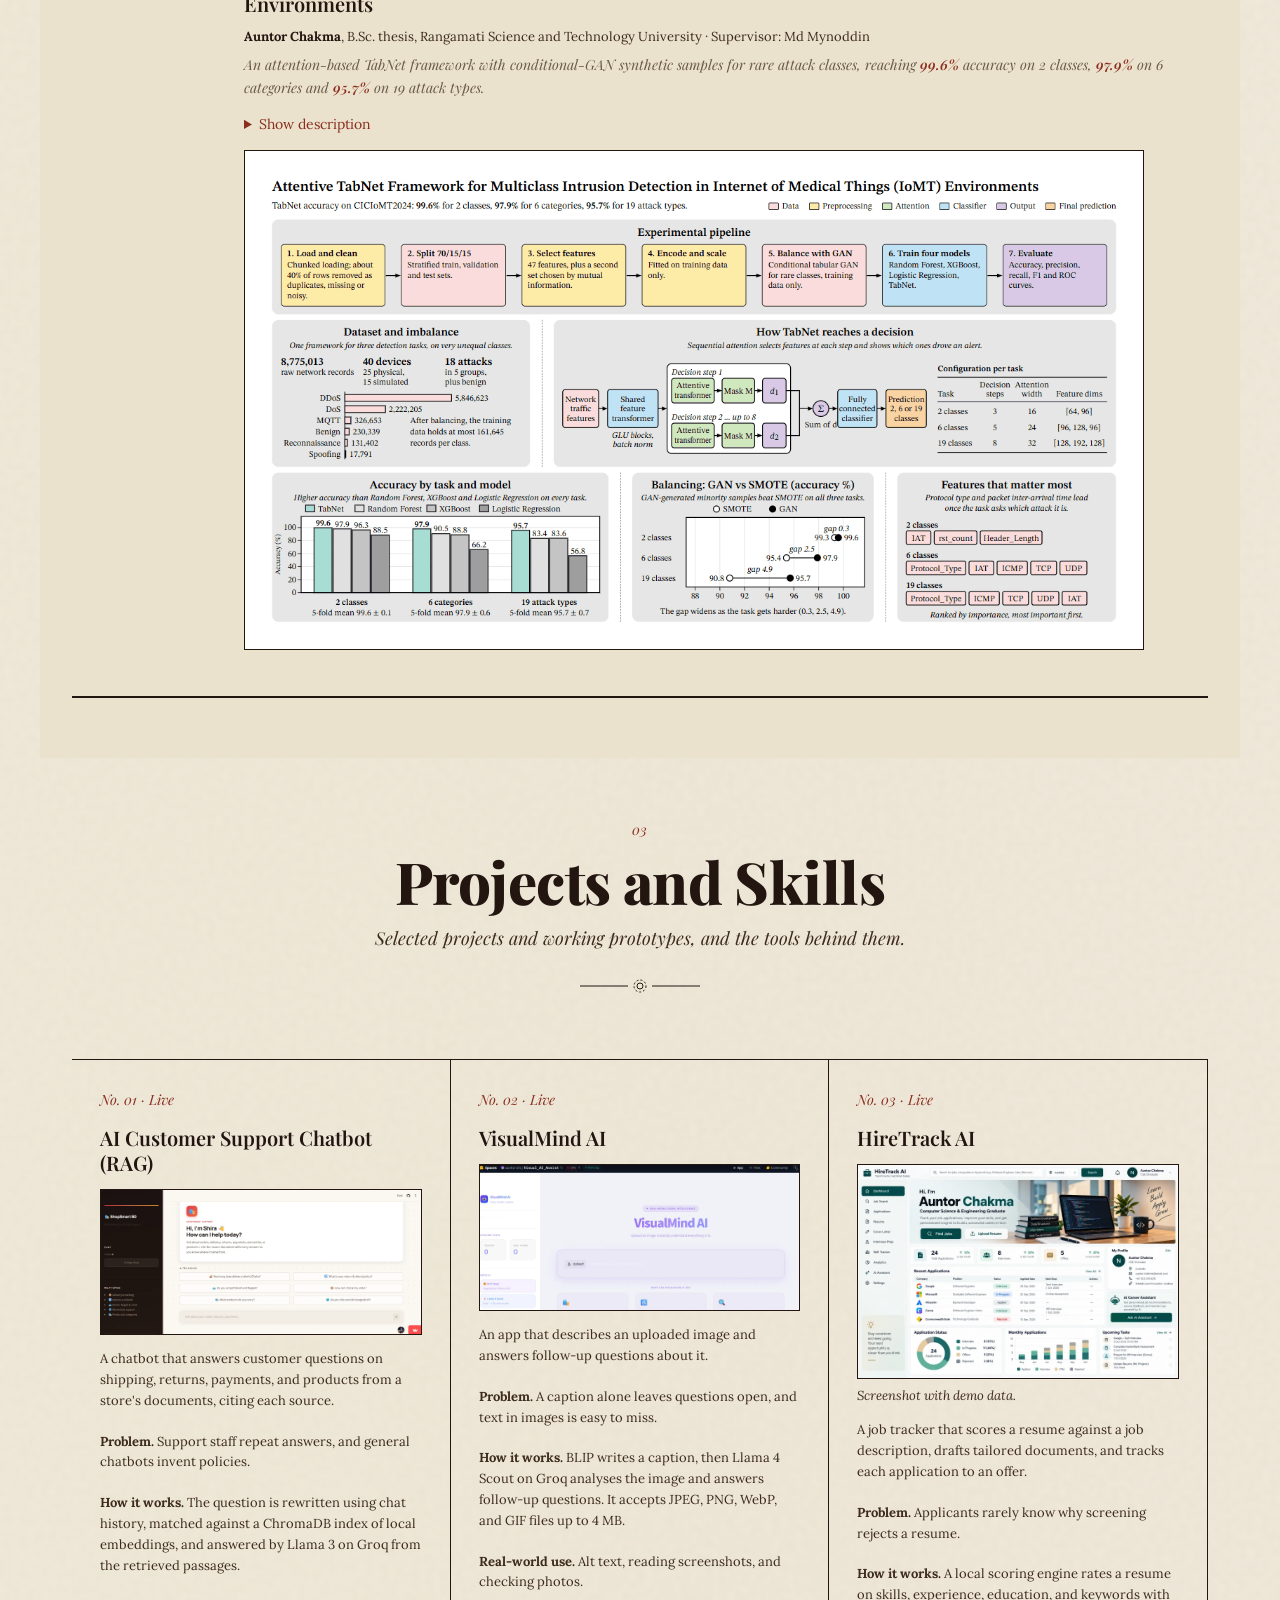
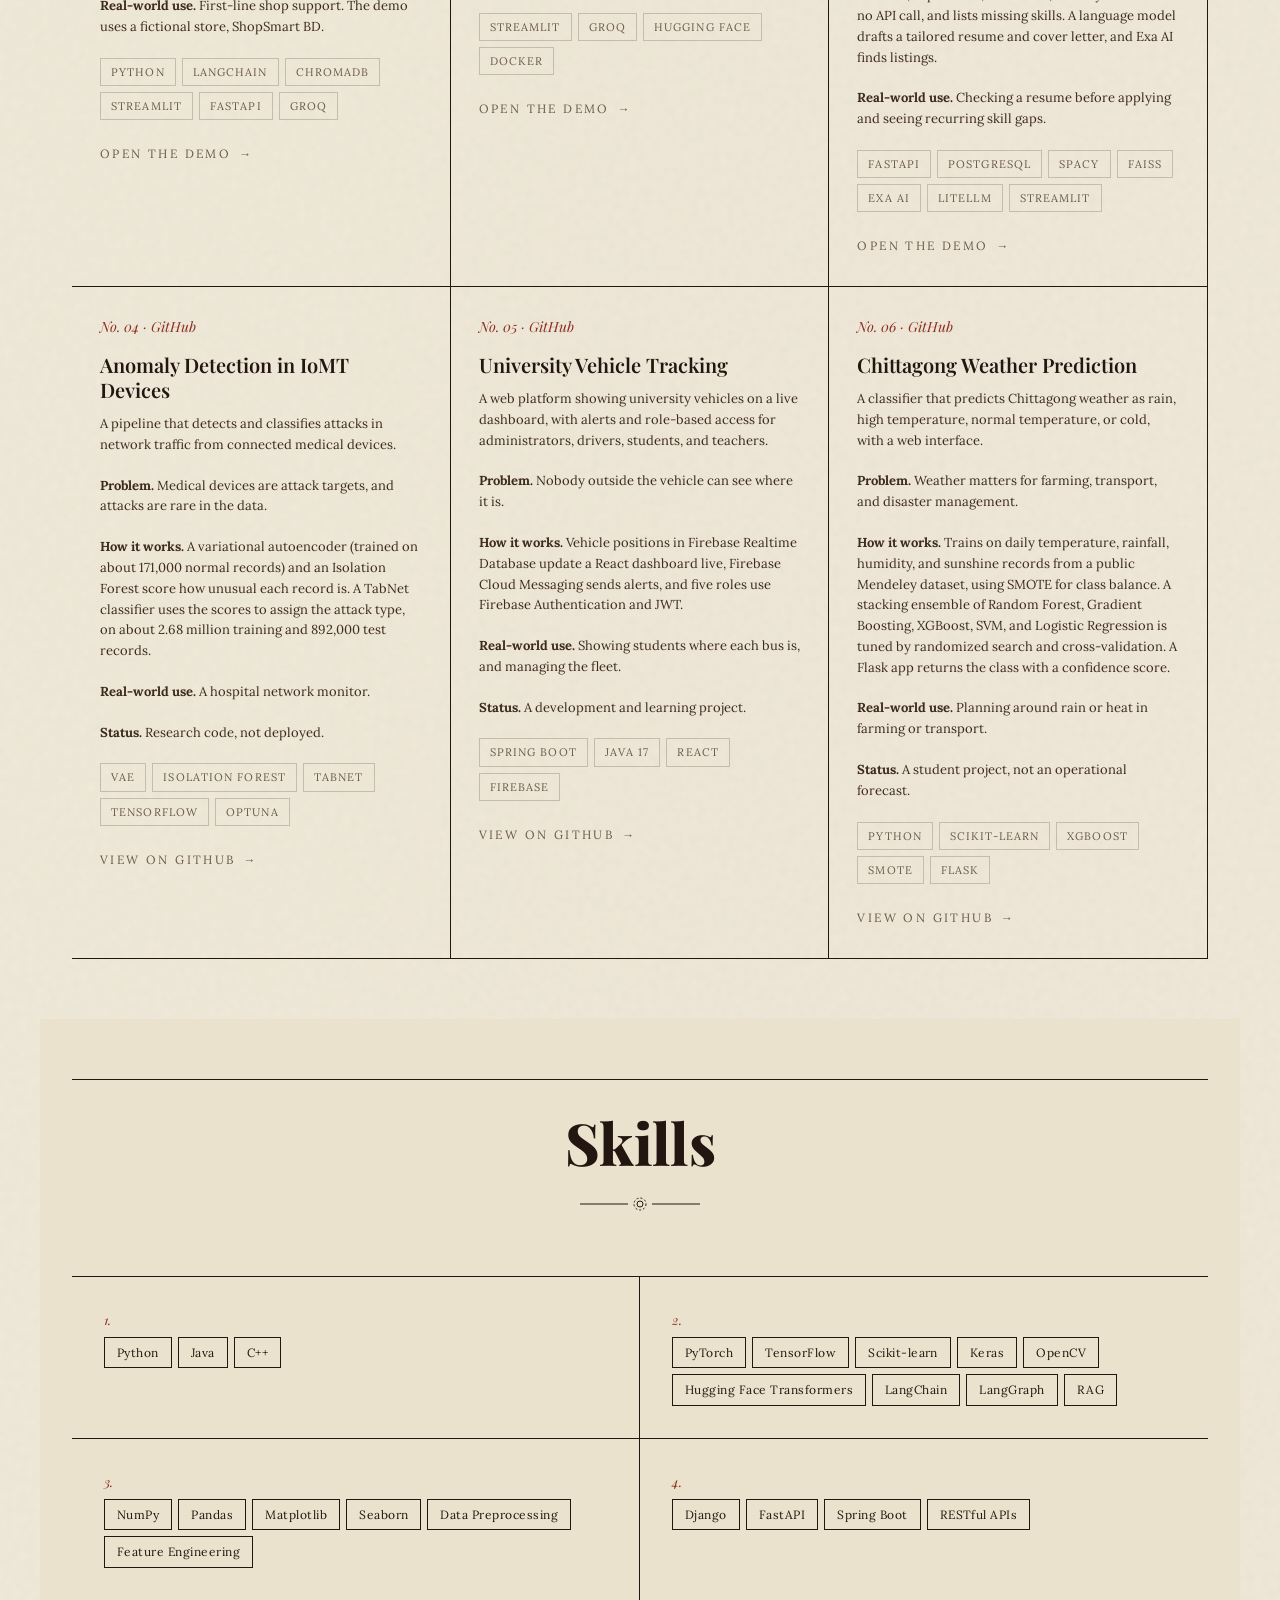
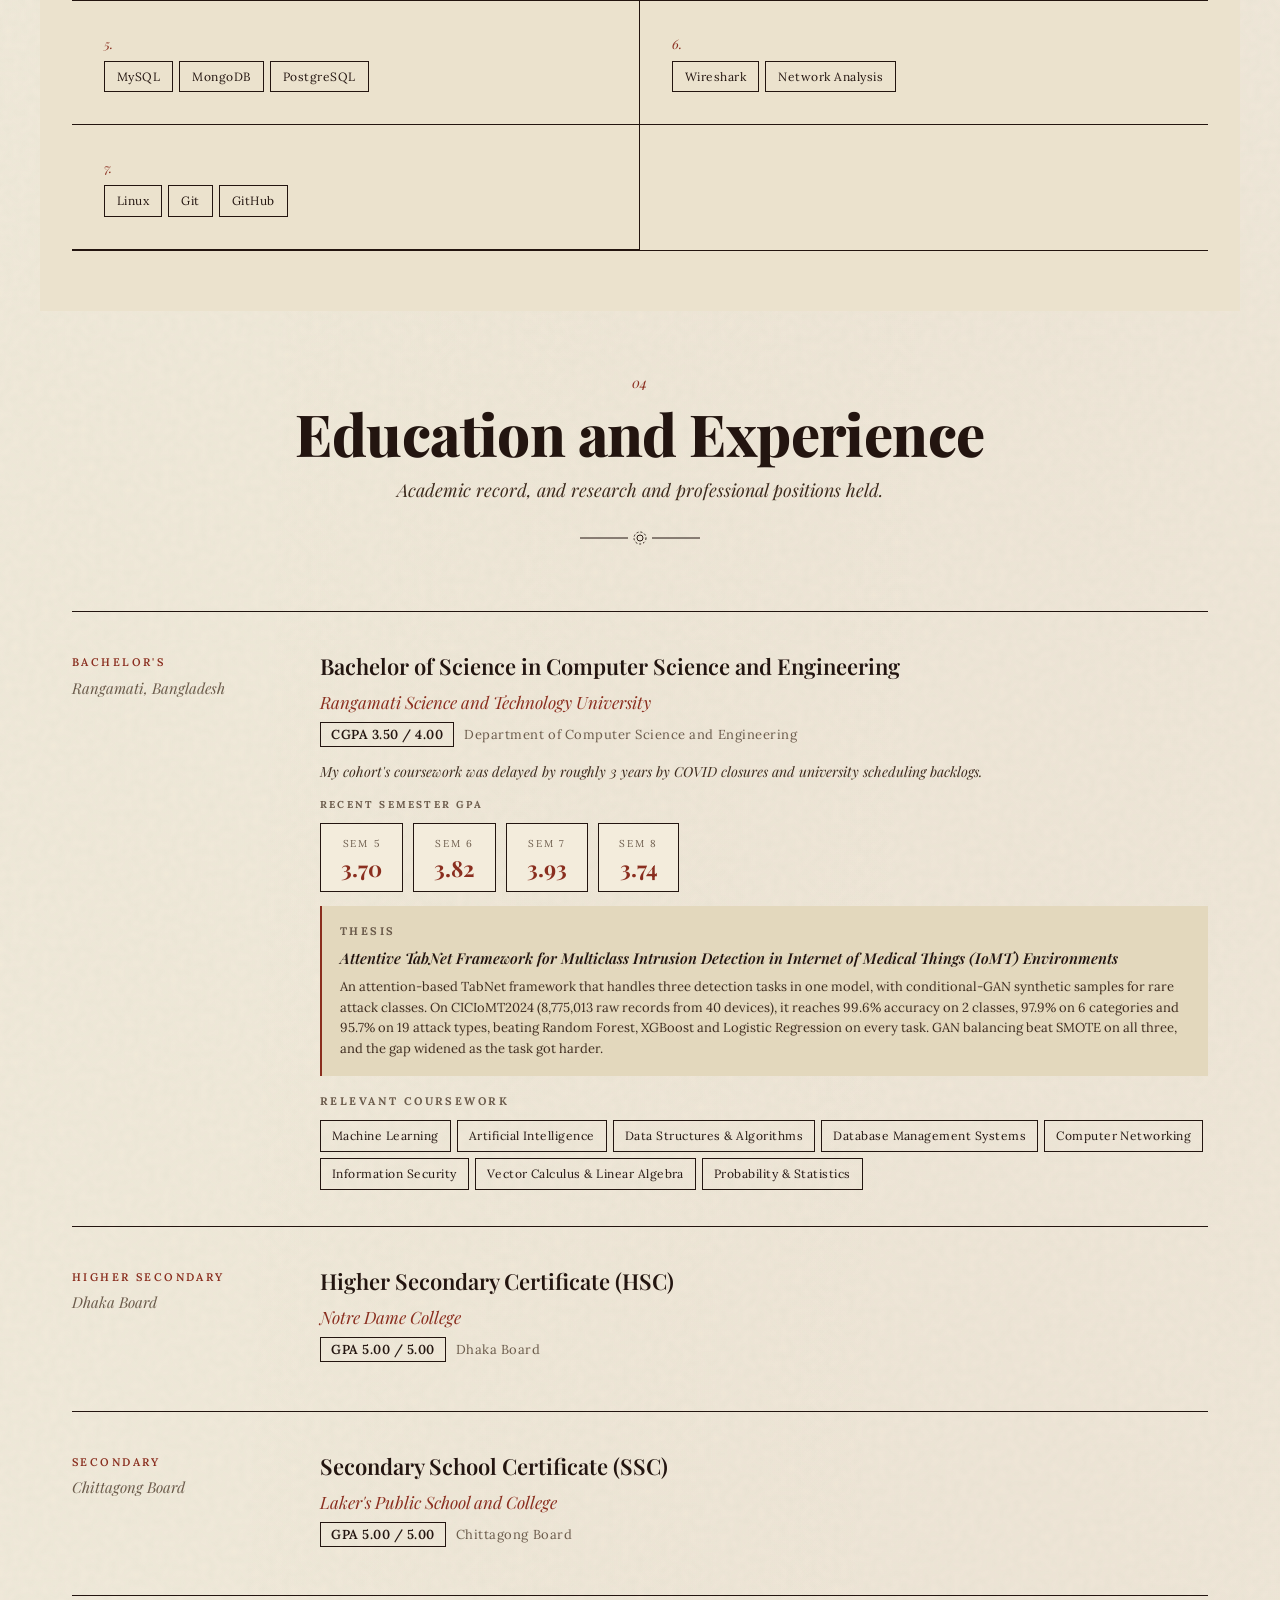
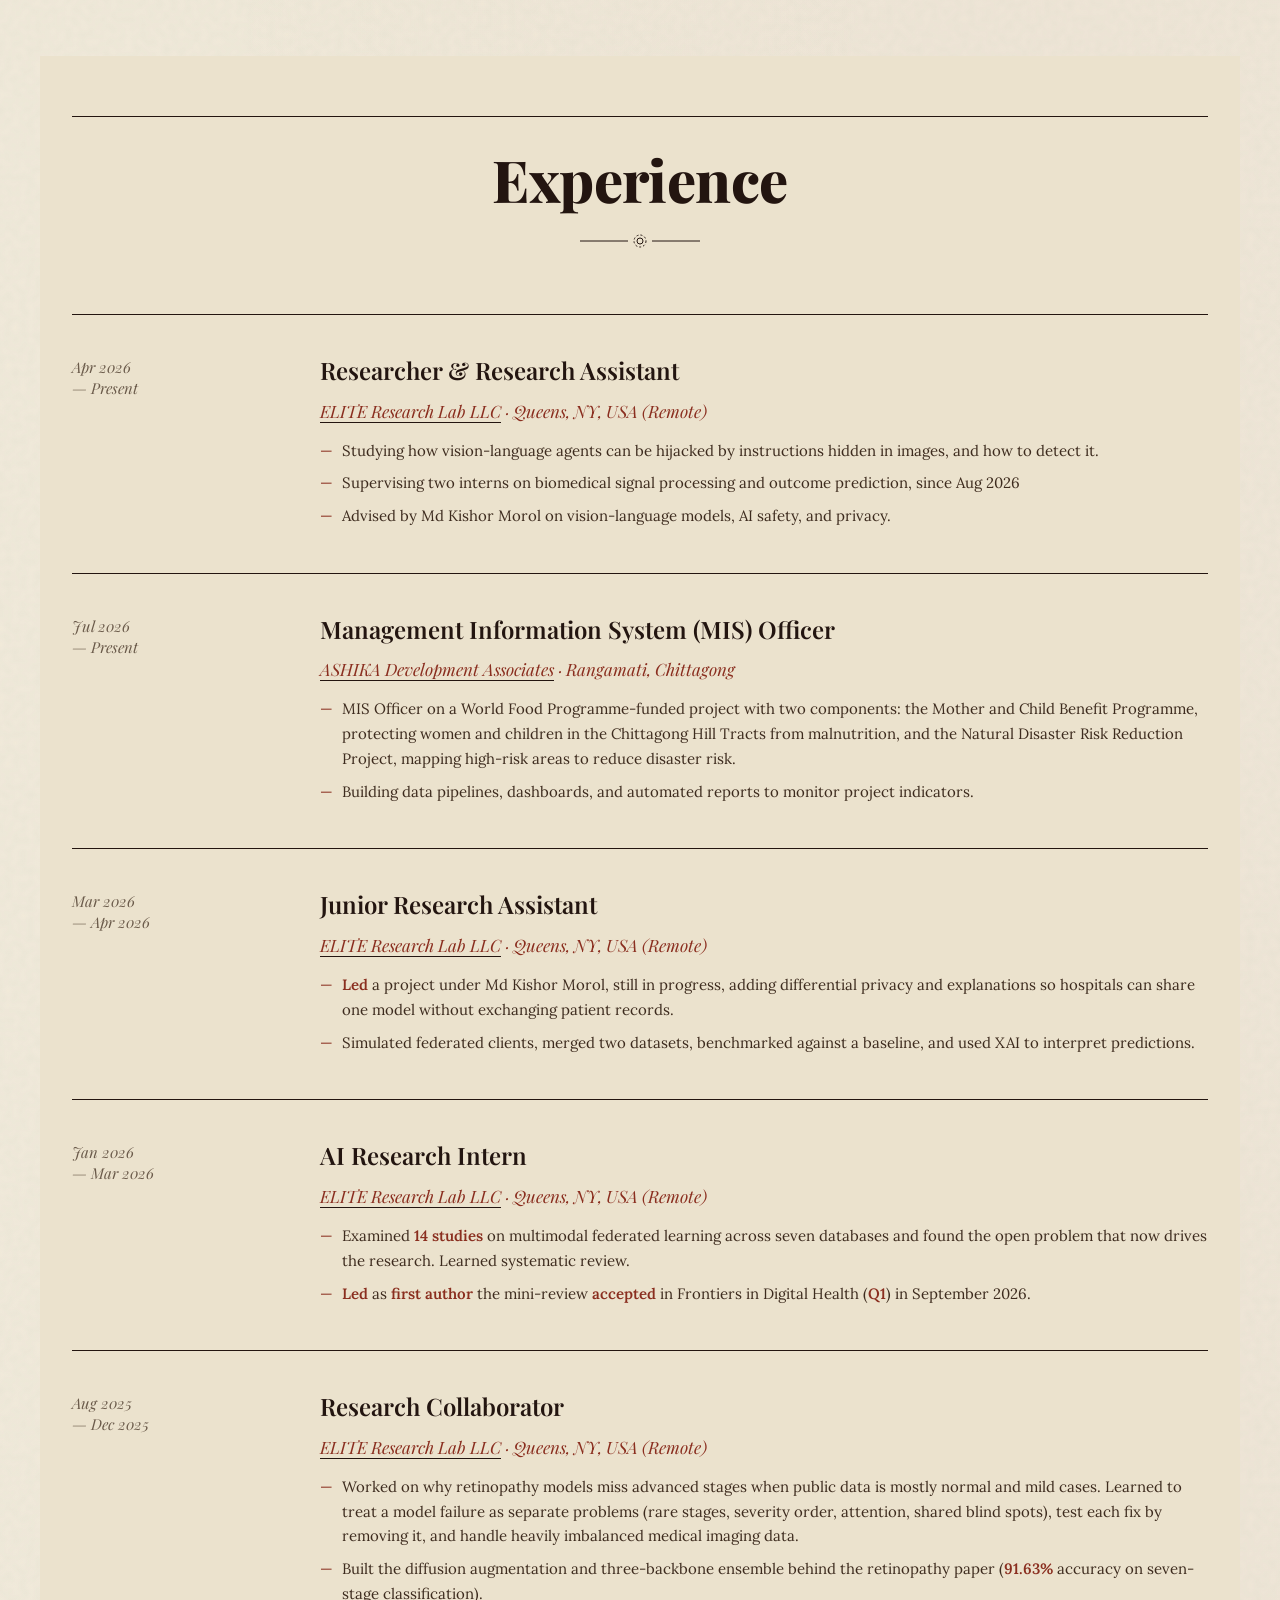
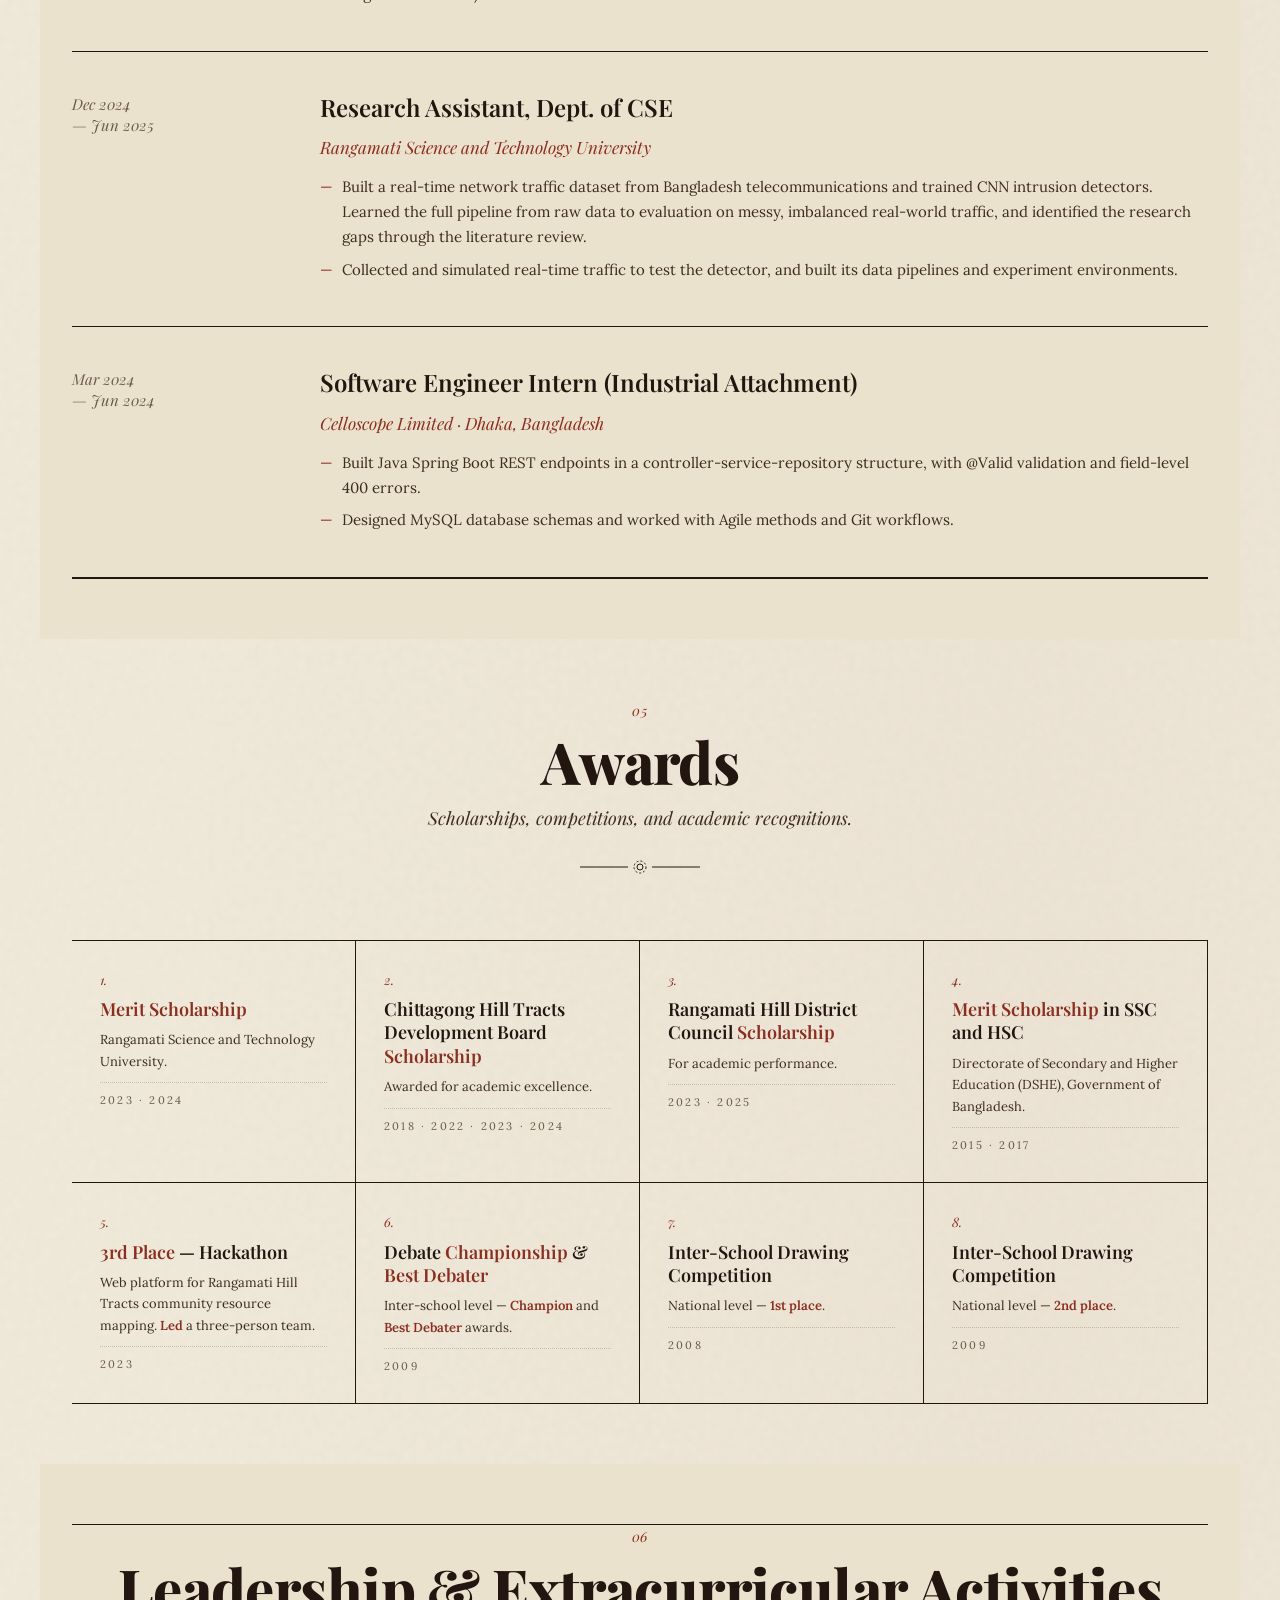
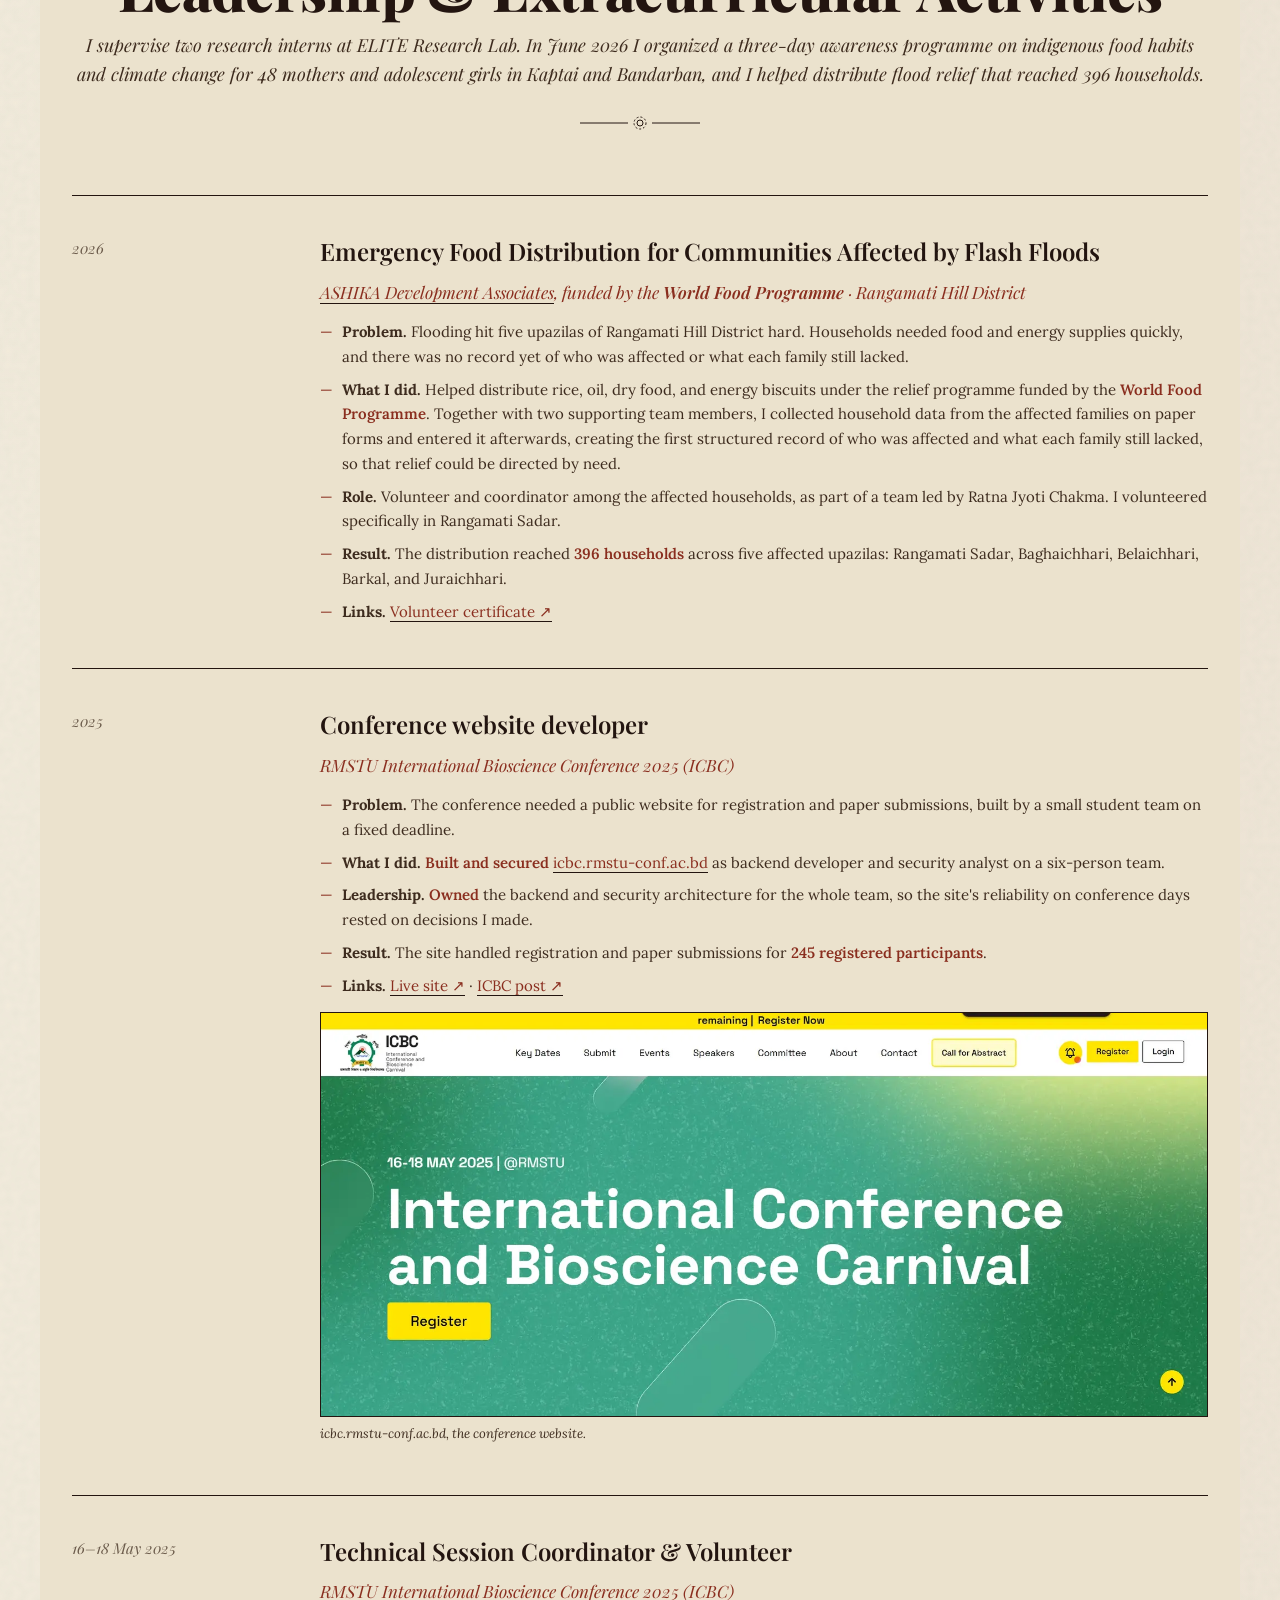
==== commit 08417ed6: "Redesign graphical abstracts, simplify research interests, tighten type - Replace the three graphica" ====
--- a/index.html
+++ b/index.html
@@ -7,7 +7,7 @@
 <link href="https://fonts.googleapis.com" rel="preconnect"/>
 <link crossorigin="" href="https://fonts.gstatic.com" rel="preconnect"/>
 <link href="https://fonts.googleapis.com/css2?family=Lora:ital,wght@0,400;0,500;0,600;0,700;1,400;1,500;1,600&amp;family=Playfair+Display:ital,wght@0,400;0,500;0,600;0,700;0,800;0,900;1,400;1,700&amp;display=swap" rel="stylesheet"/>
-<link href="assets/css/main.css?v=3" rel="stylesheet"/>
+<link href="assets/css/main.css?v=4" rel="stylesheet"/>
 </head>
 <body>
 <!-- Cursor -->
@@ -154,17 +154,7 @@
 </div>
 </div>
 <div class="interest-block reveal">
-<p>I study multimodal and vision-language models, mainly in healthcare and AI agents, for interpretability, trustworthiness, AI safety, and privacy.</p>
-</div>
-<div class="interest-block reveal reveal-delay-1">
-<h3><span class="sn">3.</span> Real-world applications</h3>
-<div class="exp-content"><ul>
-<li>A health worker with no specialist nearby could record a patient's breathing and get a classification with an explanation.</li>
-<li>Public fundus datasets are mostly normal and mild cases, so models miss advanced diabetic retinopathy. Our paper generates rare-stage images and trains the model to attend to lesions, beating standard augmentation by 4.65%.</li>
-<li>Hospitals can train one model without sharing patient records, but updates can still leak information. Only one of the eight empirical studies in our review used a formal privacy mechanism.</li>
-<li>An AI agent that reads the screen can be hijacked by text hidden in an image. Flagging such text before agents act would make them safer to rely on.</li>
-<li>My thesis model detected attacks on Internet of Medical Things devices with 99.6% accuracy on 2 classes, 97.9% on 6 categories, and 95.7% on 19 attack types.</li>
-</ul></div>
+<p>I study multimodal and vision-language models, mainly in healthcare and AI agents, for interpretability, trustworthiness, AI safety, and privacy. In graduate study, I want to make these models explainable and safe enough to rely on in clinical settings and when agents act on a user's behalf.</p>
 </div>
 </div>
 </section><section class="chapter alt-bg" id="publications">
@@ -379,35 +369,27 @@
 </div>
 <div class="skill-cat reveal">
 <span class="sn">2.</span>
-<div class="row"><span>Federated Learning</span><span>Differential Privacy</span><span>Explainable AI</span><span>Vision-Language Models</span><span>Ordinal Regression</span><span>Diffusion-Based Augmentation</span></div>
+<div class="row"><span>PyTorch</span><span>TensorFlow</span><span>Scikit-learn</span><span>Keras</span><span>OpenCV</span><span>Hugging Face Transformers</span><span>LangChain</span><span>LangGraph</span><span>RAG</span></div>
 </div>
 <div class="skill-cat reveal">
 <span class="sn">3.</span>
-<div class="row"><span>PyTorch</span><span>TensorFlow</span><span>Scikit-learn</span><span>Keras</span><span>OpenCV</span><span>Hugging Face Transformers</span><span>LangChain</span><span>LangGraph</span><span>RAG</span></div>
+<div class="row"><span>NumPy</span><span>Pandas</span><span>Matplotlib</span><span>Seaborn</span><span>Data Preprocessing</span><span>Feature Engineering</span></div>
 </div>
 <div class="skill-cat reveal">
 <span class="sn">4.</span>
-<div class="row"><span>NumPy</span><span>Pandas</span><span>Matplotlib</span><span>Seaborn</span><span>Data Preprocessing</span><span>Feature Engineering</span></div>
+<div class="row"><span>Django</span><span>FastAPI</span><span>Spring Boot</span><span>RESTful APIs</span></div>
 </div>
 <div class="skill-cat reveal">
 <span class="sn">5.</span>
-<div class="row"><span>Django</span><span>FastAPI</span><span>Spring Boot</span><span>RESTful APIs</span></div>
+<div class="row"><span>MySQL</span><span>MongoDB</span><span>PostgreSQL</span></div>
 </div>
 <div class="skill-cat reveal">
 <span class="sn">6.</span>
-<div class="row"><span>MySQL</span><span>MongoDB</span><span>PostgreSQL</span></div>
+<div class="row"><span>Wireshark</span><span>Network Analysis</span></div>
 </div>
 <div class="skill-cat reveal">
 <span class="sn">7.</span>
-<div class="row"><span>Wireshark</span><span>Network Analysis</span></div>
-</div>
-<div class="skill-cat reveal">
-<span class="sn">8.</span>
 <div class="row"><span>Linux</span><span>Git</span><span>GitHub</span></div>
-</div>
-<div class="skill-cat reveal">
-<span class="sn">9.</span>
-<div class="row"><span>LaTeX</span><span>Microsoft Office</span><span>Technical Writing</span></div>
 </div>
 </div>
 </section><section class="chapter" id="education">
--- a/assets/css/main.css
+++ b/assets/css/main.css
@@ -17,7 +17,7 @@
     background:var(--paper);
     color:var(--ink);
     line-height:1.65;
-    font-size:17px;
+    font-size:15.5px;
     overflow-x:hidden;
     cursor:none;
     background-image:
@@ -146,7 +146,7 @@
   .nameplate h1{
     font-family:'Playfair Display', serif;
     font-weight:900;
-    font-size:clamp(64px, 11vw, 156px);
+    font-size:clamp(49px, 8.5vw, 119px);
     line-height:.92;letter-spacing:-.02em;
     color:var(--ink);
   }
@@ -156,7 +156,7 @@
   }
   .subhead{
     font-family:'Playfair Display', serif;
-    font-size:clamp(18px, 2.2vw, 24px);font-style:italic;
+    font-size:clamp(16px, 2vw, 22px);font-style:italic;
     color:var(--ink-soft);margin-top:18px;
     letter-spacing:.01em;
   }
@@ -184,11 +184,11 @@
     font-size:11px;letter-spacing:.22em;color:var(--ink-mute);
     margin-bottom:14px;
   }
-  .lede p{font-size:16px;line-height:1.7;color:var(--ink-soft);}
+  .lede p{font-size:14.5px;line-height:1.65;color:var(--ink-soft);}
   .lede p + p{margin-top:14px;}
   .lede p:first-of-type::first-letter{
     font-family:'Playfair Display', serif;
-    font-weight:900;font-size:64px;line-height:.85;
+    font-weight:900;font-size:58px;line-height:.85;
     float:left;padding:6px 12px 0 0;color:var(--ink);
   }
 
@@ -271,7 +271,7 @@
   /* ============ SECTION COMMONS ============ */
   section.chapter{
     max-width:1200px;margin:0 auto;
-    padding:88px 32px;
+    padding:60px 32px;
     position:relative;
   }
   .chapter-header{
@@ -285,7 +285,7 @@
   }
   .chapter-title{
     font-family:'Playfair Display', serif;font-weight:800;
-    font-size:clamp(40px, 6vw, 64px);
+    font-size:clamp(36px, 5.4vw, 58px);
     letter-spacing:-.01em;line-height:1;
   }
   .chapter-sub{
@@ -306,14 +306,14 @@
     align-items:start;
   }
   @media (max-width: 880px){.about-grid{grid-template-columns:1fr;gap:32px;}}
-  .bio-prose p{font-size:17px;line-height:1.8;margin-bottom:18px;color:var(--ink-soft);}
+  .bio-prose p{font-size:15.5px;line-height:1.7;margin-bottom:16px;color:var(--ink-soft);}
   .bio-prose p:first-child::first-letter{
     font-family:'Playfair Display', serif;font-weight:900;
-    font-size:74px;line-height:.85;float:left;padding:8px 14px 0 0;color:var(--ink);
+    font-size:66px;line-height:.85;float:left;padding:8px 14px 0 0;color:var(--ink);
   }
   .pullquote{
     font-family:'Playfair Display', serif;font-style:italic;
-    font-size:22px;line-height:1.4;color:var(--ink);
+    font-size:20px;line-height:1.4;color:var(--ink);
     padding:24px 0;border-top:1px solid var(--rule);border-bottom:1px solid var(--rule);
     margin:30px 0;
     position:relative;
@@ -364,7 +364,7 @@
     font-family:'Playfair Display', serif;font-weight:600;font-size:17px;
     margin-bottom:4px;
   }
-  .timeline-item p{font-size:14px;color:var(--ink-mute);line-height:1.55;}
+  .timeline-item p{font-size:13px;color:var(--ink-mute);line-height:1.55;}
 
   /* ============ INTERESTS ============ */
   .interests{
@@ -423,7 +423,7 @@
   .pub-card > *{position:relative;z-index:1;}
   .pub-year{
     font-family:'Playfair Display', serif;font-weight:800;
-    font-size:42px;line-height:1;color:var(--ink);
+    font-size:38px;line-height:1;color:var(--ink);
   }
   .pub-year small{
     display:block;font-family:'Lora', serif;font-size:11px;font-weight:400;
@@ -446,12 +446,12 @@
   }
   .pub-card h3{
     font-family:'Playfair Display', serif;font-weight:600;
-    font-size:22px;line-height:1.3;margin-bottom:10px;
+    font-size:20px;line-height:1.3;margin-bottom:10px;
     color:var(--ink);
     transition: color .3s;
   }
   .pub-card:hover h3{color:var(--accent);}
-  .pub-authors{font-size:14px;color:var(--ink-soft);margin-bottom:6px;line-height:1.55;}
+  .pub-authors{font-size:13px;color:var(--ink-soft);margin-bottom:6px;line-height:1.55;}
   .pub-authors strong{color:var(--ink);}
   .pub-venue{
     font-family:'Playfair Display',serif;font-style:italic;
@@ -469,7 +469,7 @@
   .pub-link:hover .arrow{transform:translateX(4px);}
   @media (max-width: 720px){
     .pub-card{grid-template-columns:1fr;gap:12px;}
-    .pub-year{font-size:28px;}
+    .pub-year{font-size:26px;}
   }
 
   /* ============ PROJECTS ============ */
@@ -478,7 +478,7 @@
     gap:0;border-top:1px solid var(--rule);
   }
   .project{
-    padding:32px;border-right:1px solid var(--rule);border-bottom:1px solid var(--rule);
+    padding:28px;border-right:1px solid var(--rule);border-bottom:1px solid var(--rule);
     position:relative;cursor:none;transition: background .35s;
     overflow:hidden;
     display:block;text-decoration:none;color:inherit;
@@ -501,9 +501,9 @@
   }
   .project h3{
     font-family:'Playfair Display', serif;font-weight:600;
-    font-size:22px;line-height:1.25;margin-bottom:12px;color:var(--ink);
-  }
-  .project p{font-size:14px;line-height:1.65;color:var(--ink-soft);margin-bottom:20px;}
+    font-size:20px;line-height:1.25;margin-bottom:12px;color:var(--ink);
+  }
+  .project p{font-size:13px;line-height:1.6;color:var(--ink-soft);margin-bottom:20px;}
   .p-stack{display:flex;flex-wrap:wrap;gap:6px;margin-bottom:20px;}
   .p-stack span{
     font-family:'Lora', serif;font-size:11px;letter-spacing:.1em;
@@ -676,7 +676,7 @@
     font-family:'Lora',serif;font-size:11px;letter-spacing:.22em;
     text-transform:uppercase;color:var(--ink-mute);margin-bottom:6px;
   }
-  .edu-body .thesis p{font-size:14px;line-height:1.6;color:var(--ink-soft);}
+  .edu-body .thesis p{font-size:13px;line-height:1.6;color:var(--ink-soft);}
 
   /* semester grades */
   .sem-grades{margin:14px 0 0;}
@@ -802,7 +802,7 @@
 
   /* ============ STAT CARDS ============ */
   .stats{grid-template-columns:repeat(3,1fr);margin-bottom:56px;}
-  .stats .ref-card h4{font-size:46px;line-height:1;margin-bottom:10px;}
+  .stats .ref-card h4{font-size:42px;line-height:1;margin-bottom:10px;}
   @media (max-width:920px){
     .stats .ref-card{border-right:1px solid var(--rule);}
     .stats .ref-card:last-child{border-right:none;}
@@ -810,7 +810,7 @@
   @media (max-width:600px){
     .stats{margin-bottom:36px;}
     .stats .ref-card{padding:16px 10px;}
-    .stats .ref-card h4{font-size:32px;margin-bottom:6px;}
+    .stats .ref-card h4{font-size:29px;margin-bottom:6px;}
     .stats .ref-card .ttl{font-size:12.5px;line-height:1.35;margin-bottom:0;}
   }
 
@@ -819,18 +819,18 @@
 
   /* ============ PROSE (Mentors) ============ */
   .prose{max-width:760px;margin:0 auto;}
-  .prose p{font-size:17px;line-height:1.8;margin-bottom:18px;color:var(--ink-soft);}
+  .prose p{font-size:15.5px;line-height:1.7;margin-bottom:16px;color:var(--ink-soft);}
   .prose a{color:var(--accent);border-bottom:1px solid var(--accent);text-decoration:none;}
 
   /* ============ FIGURES & DETAILS (added) ============ */
   .fig{margin:14px 0;}
-  .fig img{display:block;max-width:min(100%,640px);height:auto;border:1px solid var(--rule);}
+  .fig img{display:block;max-width:min(100%,900px);height:auto;border:1px solid var(--rule);}
   .fig figcaption{font-size:13px;font-style:italic;color:var(--ink-soft);margin-top:6px;}
   details.writeup{margin-top:14px;}
-  details.writeup summary{cursor:pointer;color:var(--accent);font-size:15px;}
-  details.writeup p{font-size:15px;line-height:1.7;margin:10px 0;}
-  details.writeup .sources{color:var(--ink-soft);font-size:14px;}
-  .edu-body .note{font-size:15px;line-height:1.7;margin:10px 0;color:var(--ink-soft);}
+  details.writeup summary{cursor:pointer;color:var(--accent);font-size:14px;}
+  details.writeup p{font-size:14px;line-height:1.65;margin:10px 0;}
+  details.writeup .sources{color:var(--ink-soft);font-size:13px;}
+  .edu-body .note{font-size:14px;line-height:1.65;margin:10px 0;color:var(--ink-soft);}
   .exp-content a,details.writeup a{color:var(--accent);border-bottom:1px solid var(--rule);text-decoration:none;}
 
   /* ============ MOBILE AND CONTINUOUS SCROLL POLISH (added) ============ */
@@ -838,6 +838,8 @@
   .to-top{position:fixed;right:16px;bottom:16px;z-index:90;width:46px;height:46px;border:1px solid var(--rule);background:var(--paper);color:var(--ink);font-size:20px;line-height:1;cursor:pointer;opacity:0;pointer-events:none;transition:opacity .25s;}
   .to-top.show{opacity:.92;pointer-events:auto;}
   @media (max-width:760px){
+    body{font-size:16px;}
+    .bio-prose p,.prose p{font-size:16px;}
     .row span,.tag,.tag-list span{font-size:13px;}
     .filter-btn{min-height:42px;font-size:13px;}
     details.writeup summary{padding:12px 0;font-size:16px;}
